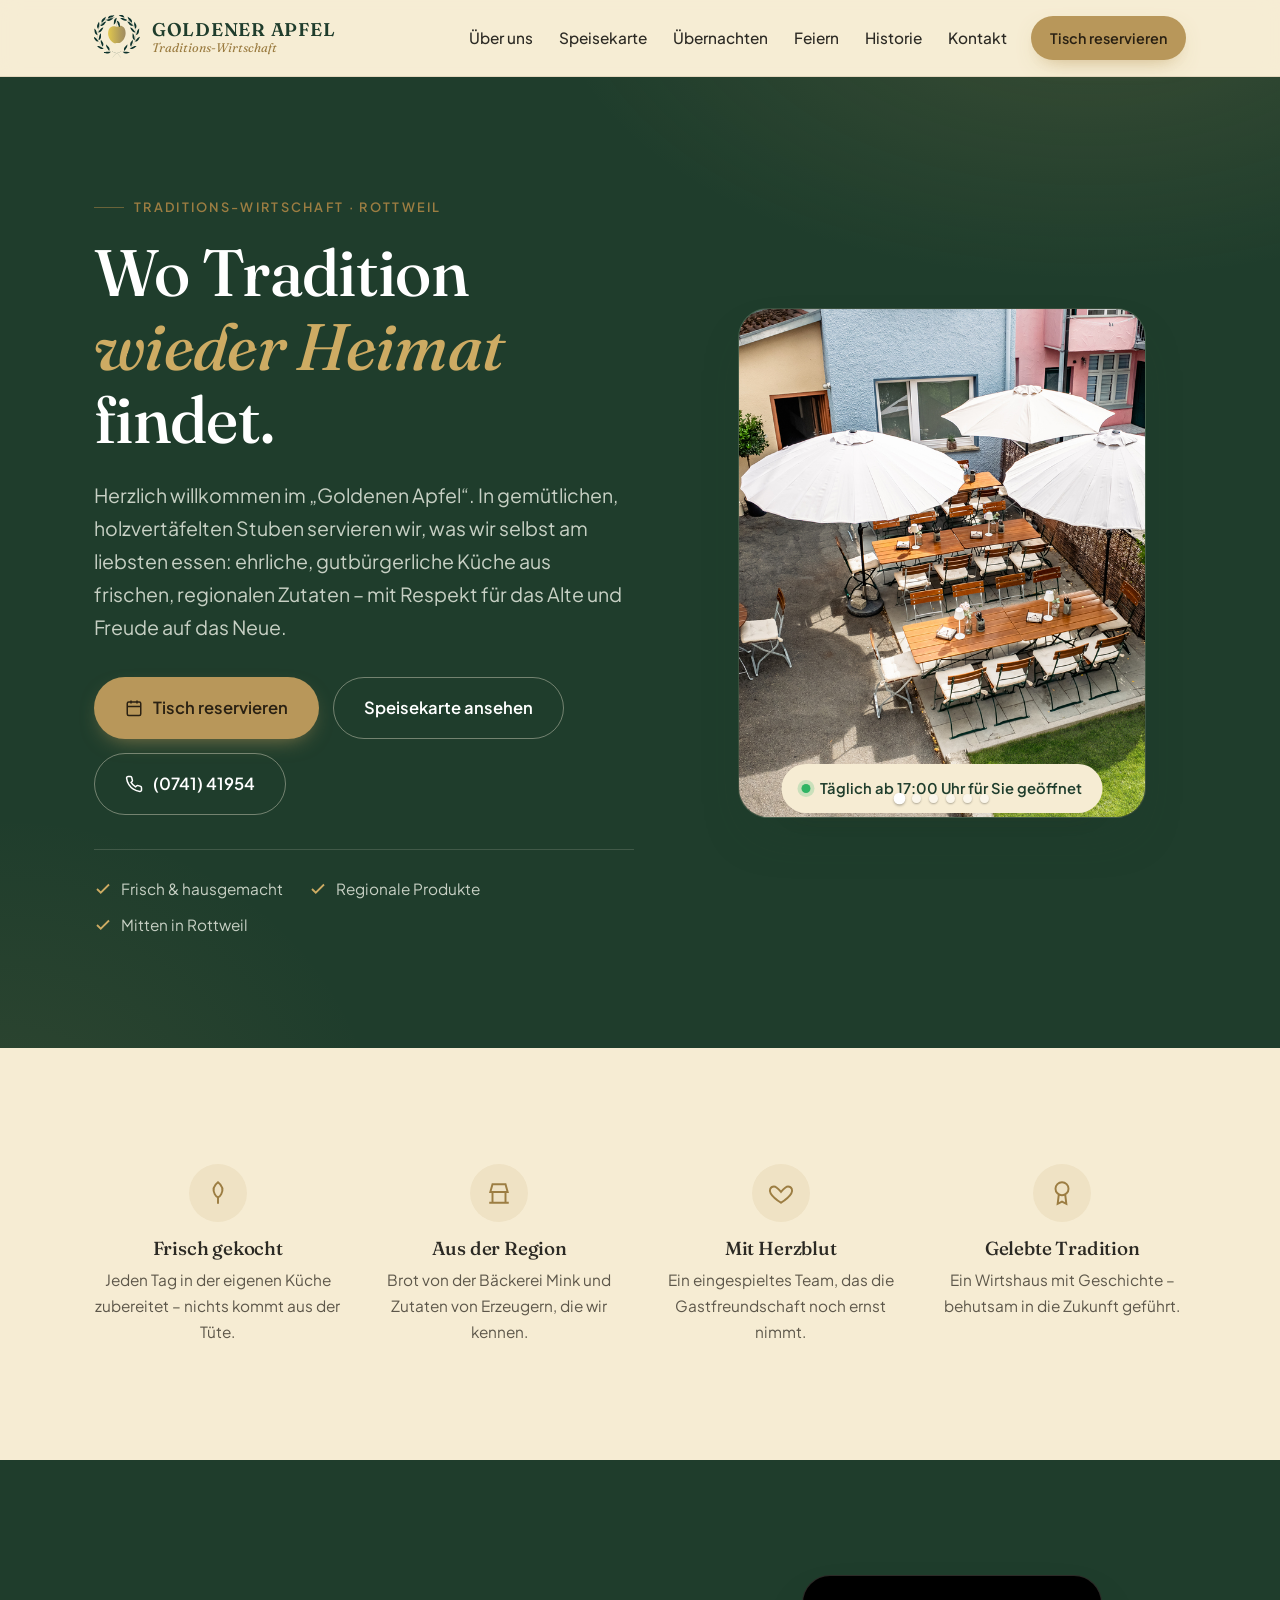
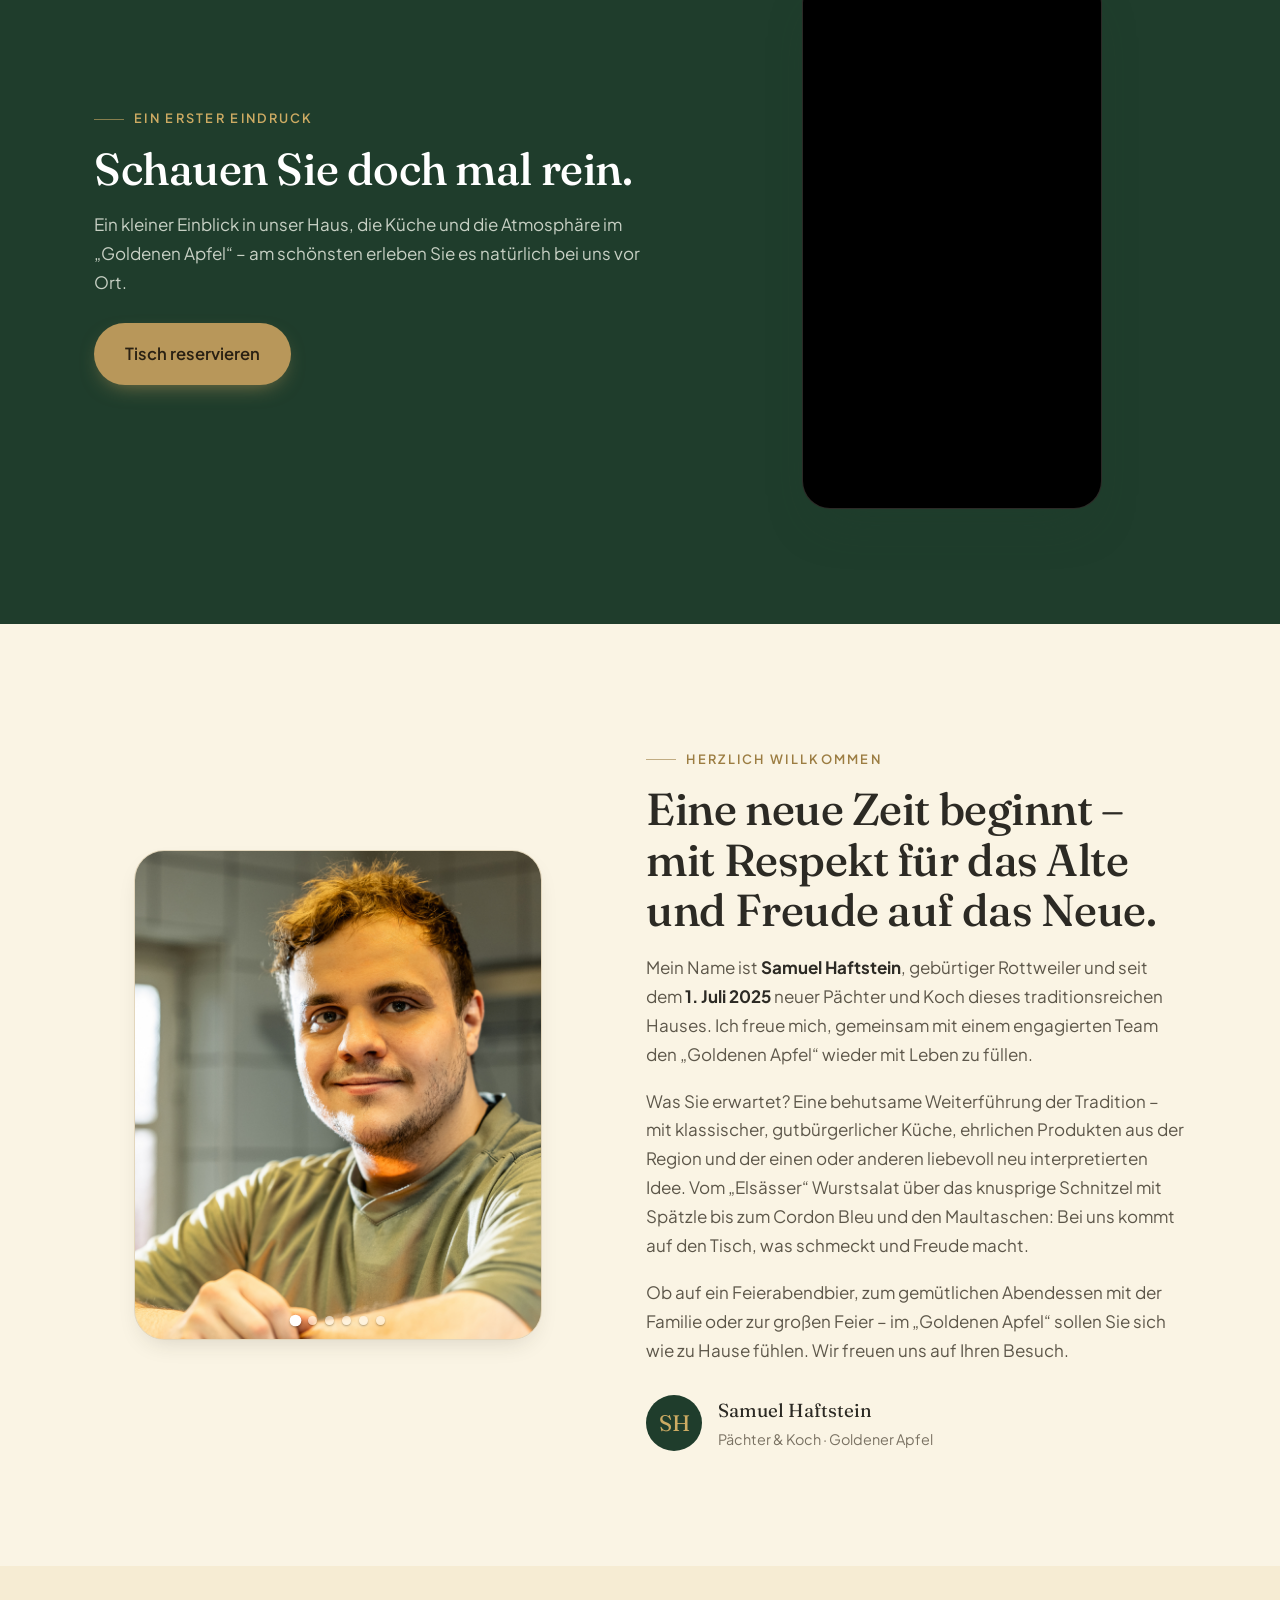
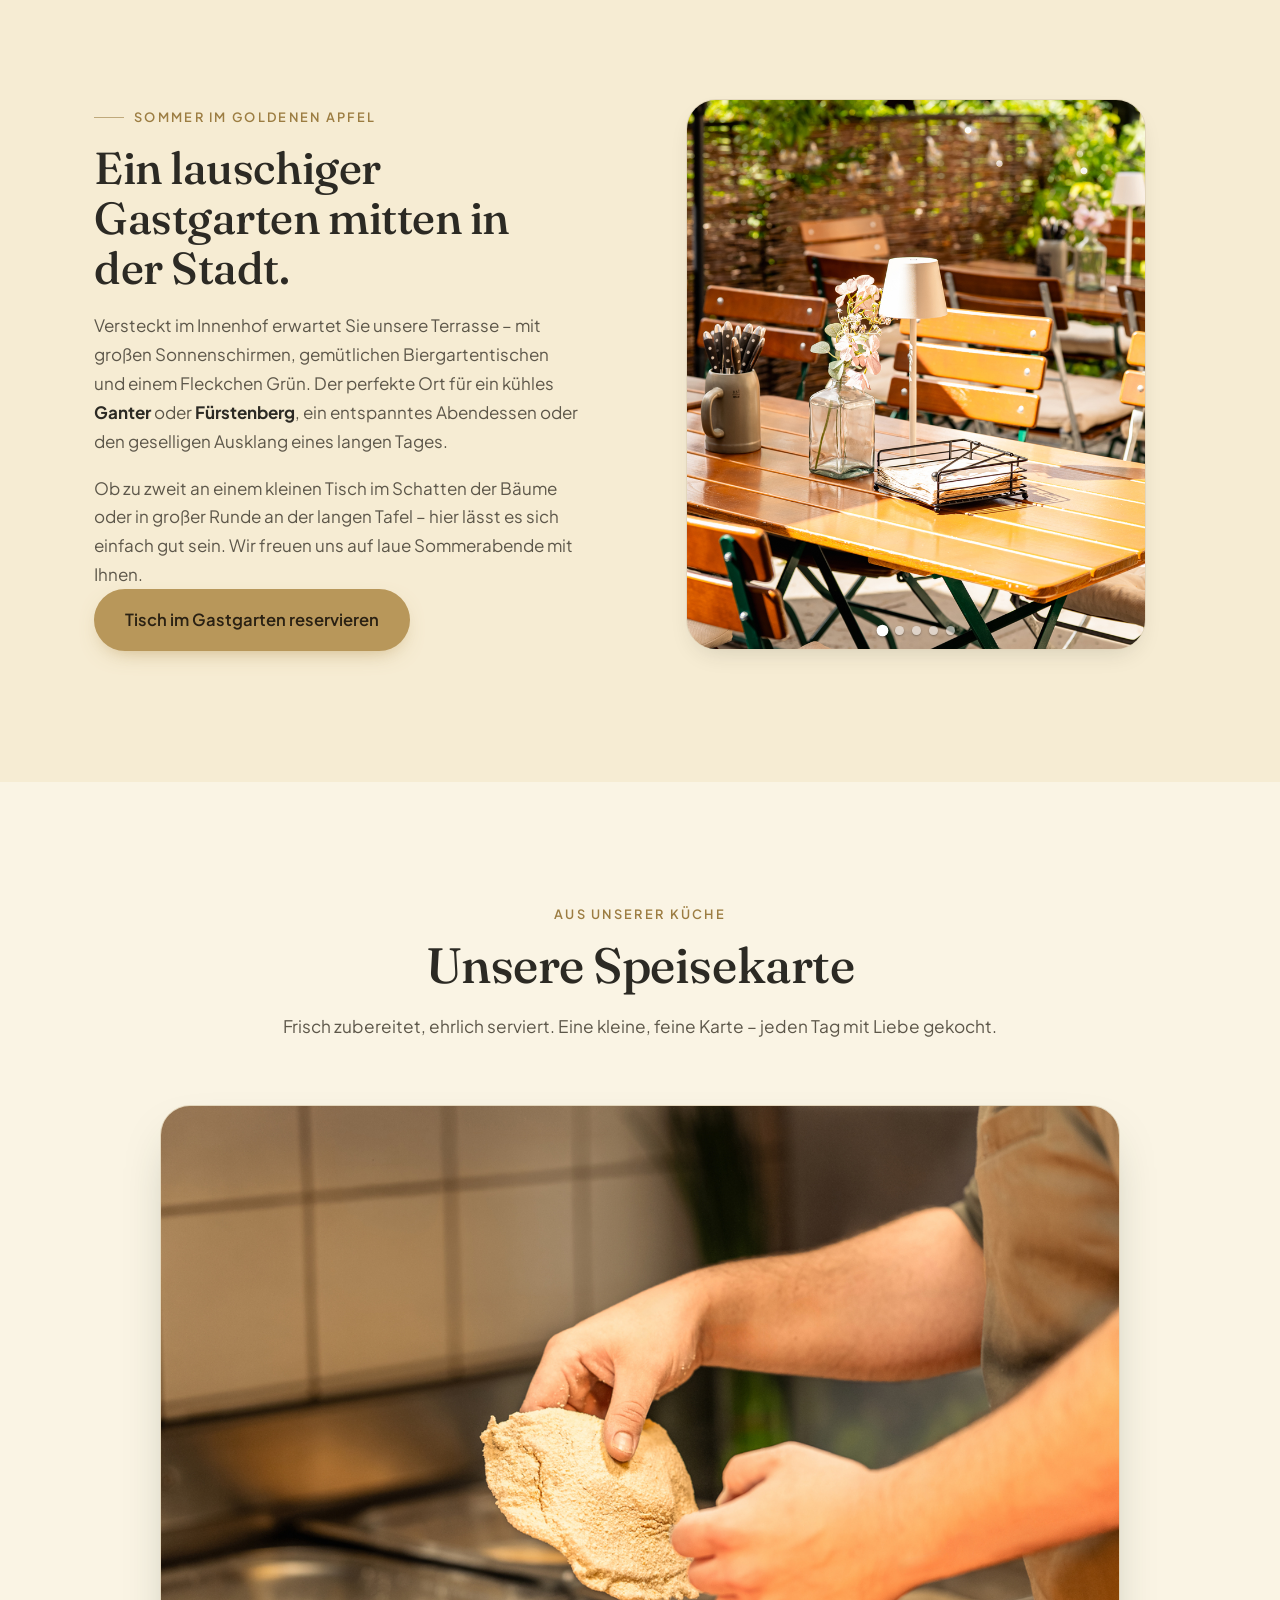
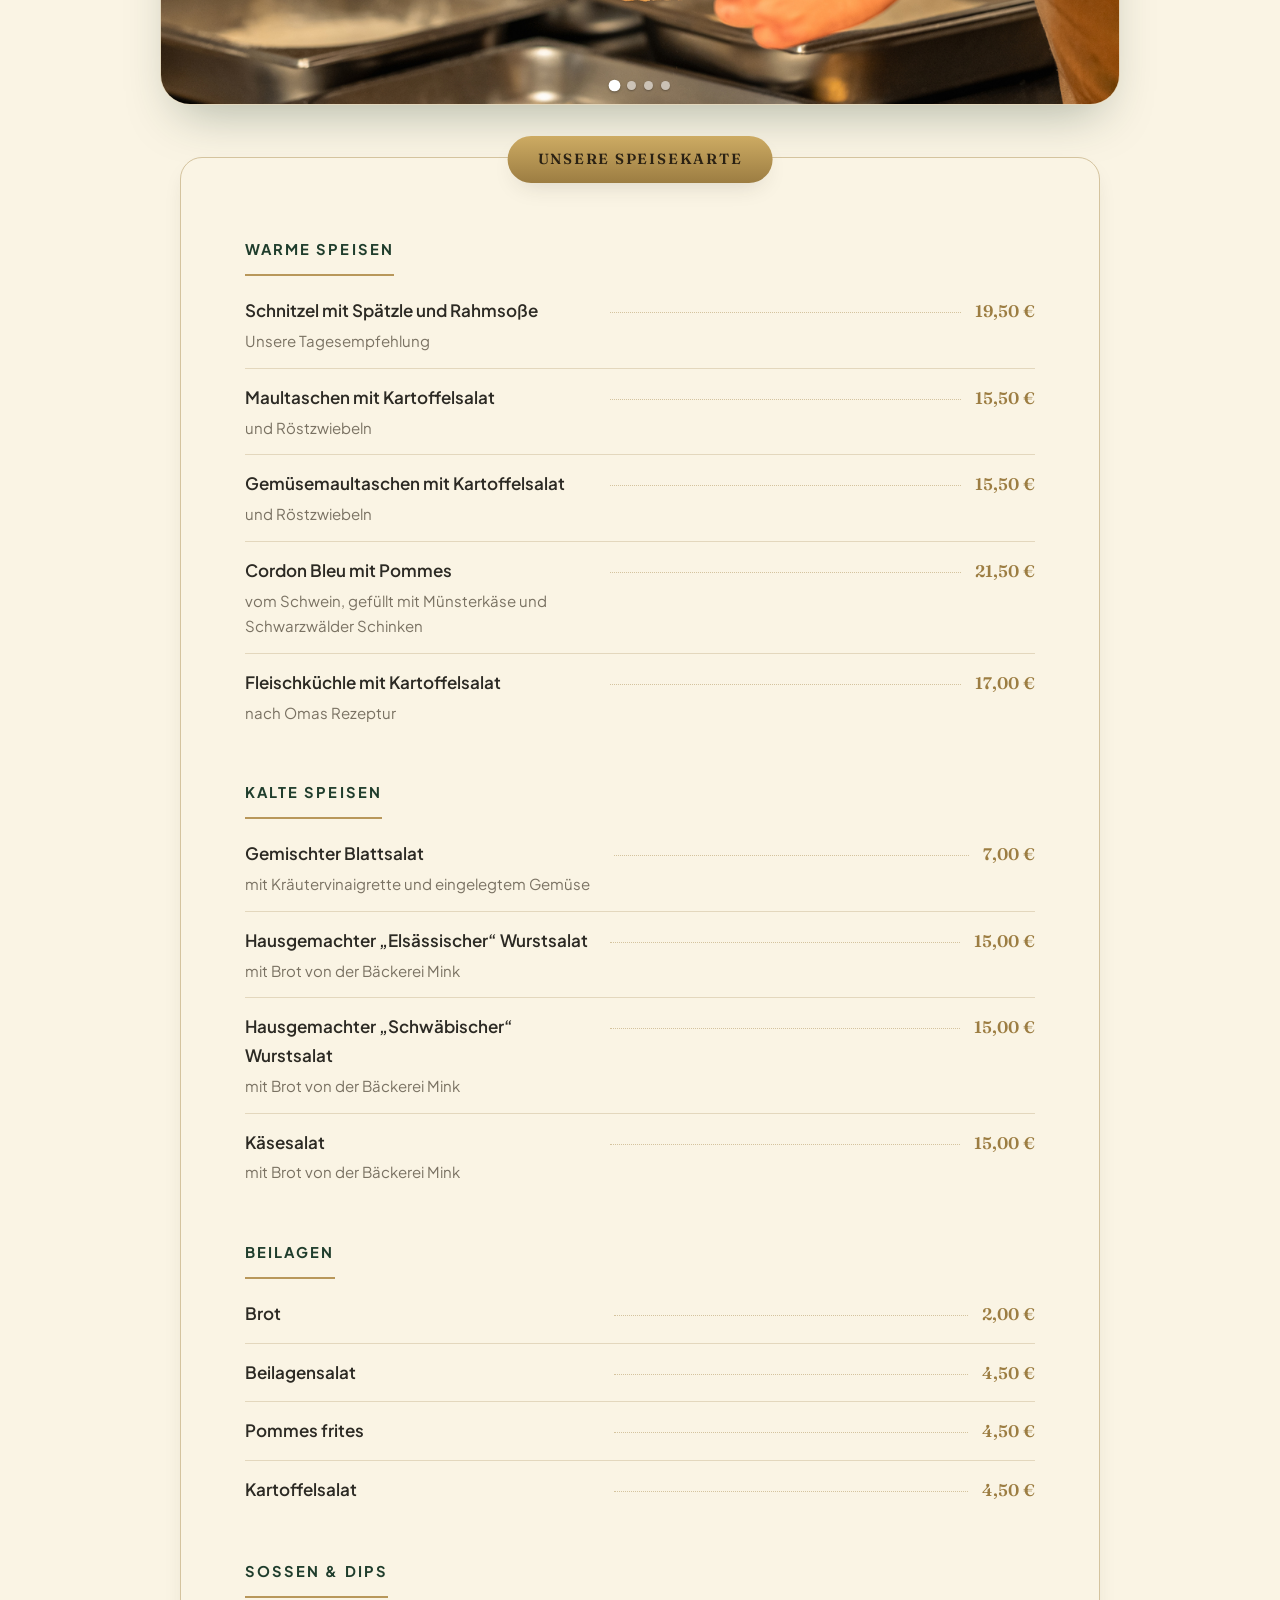
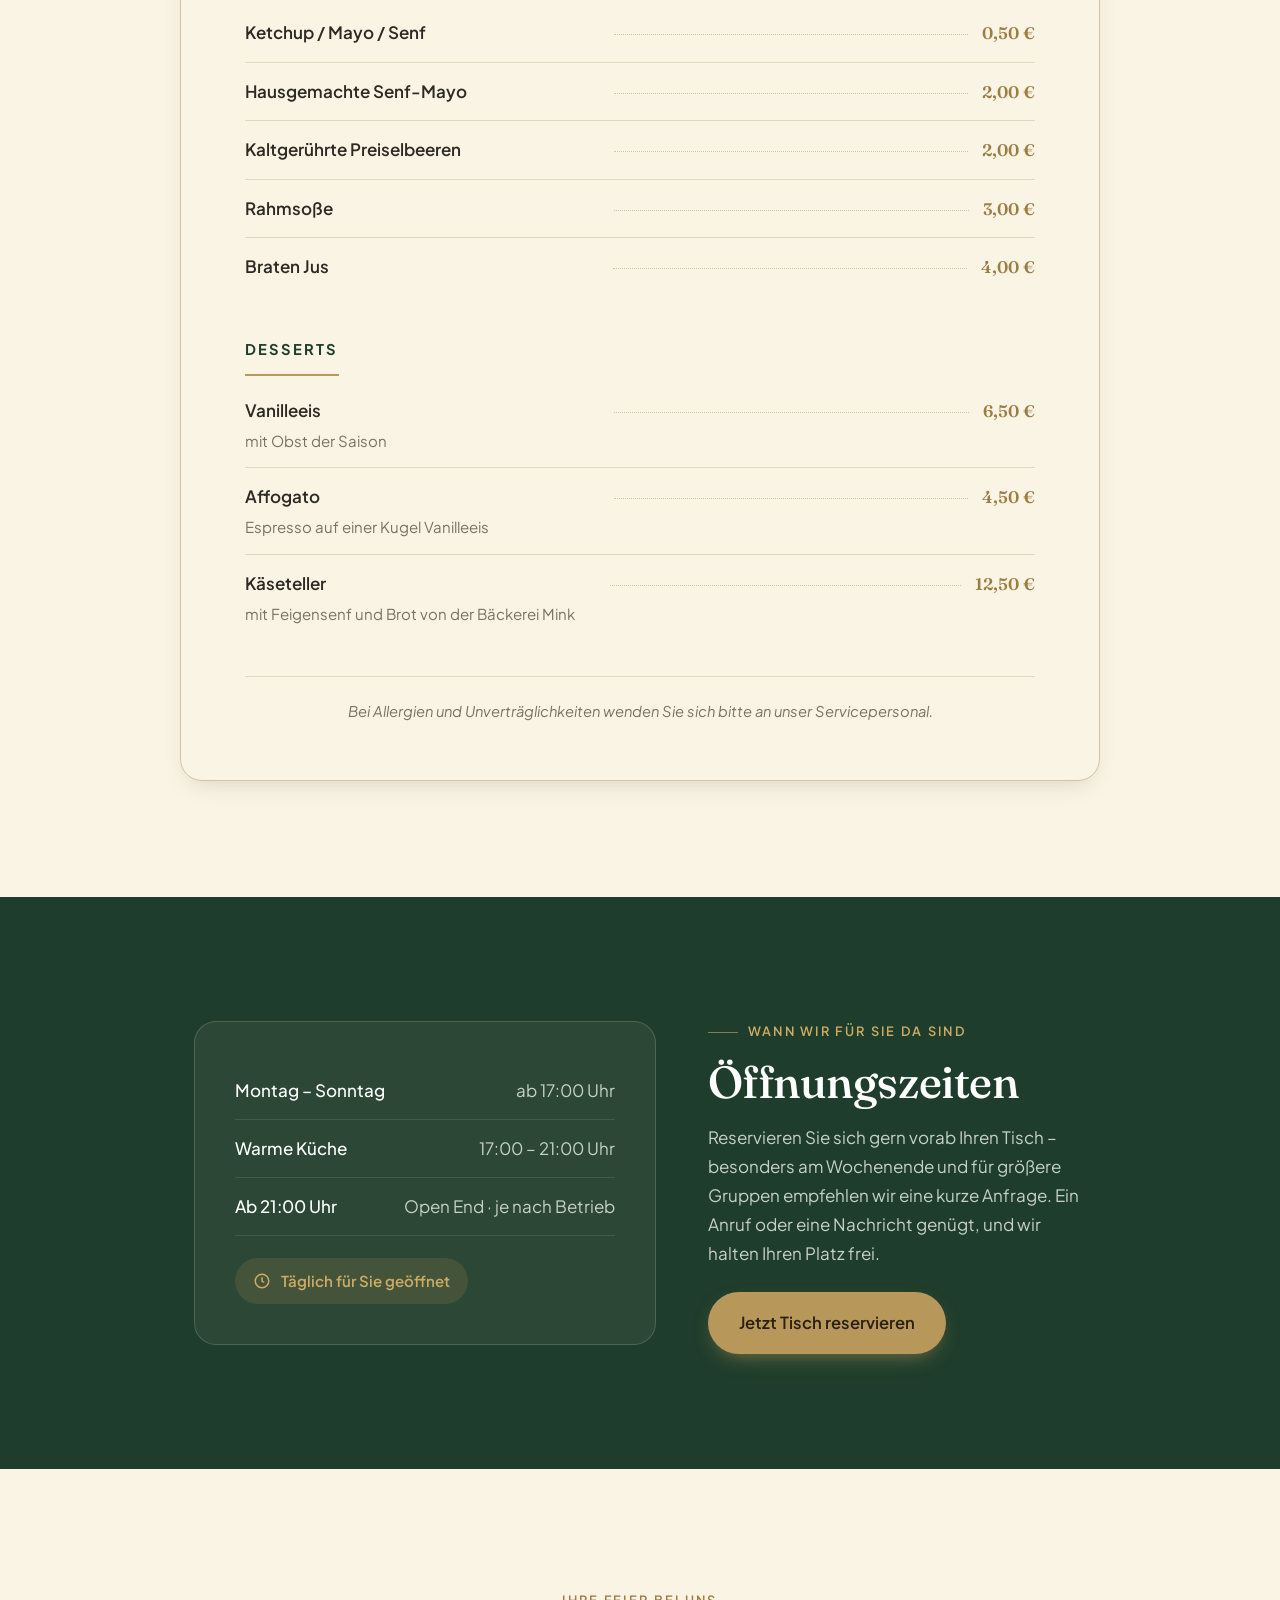
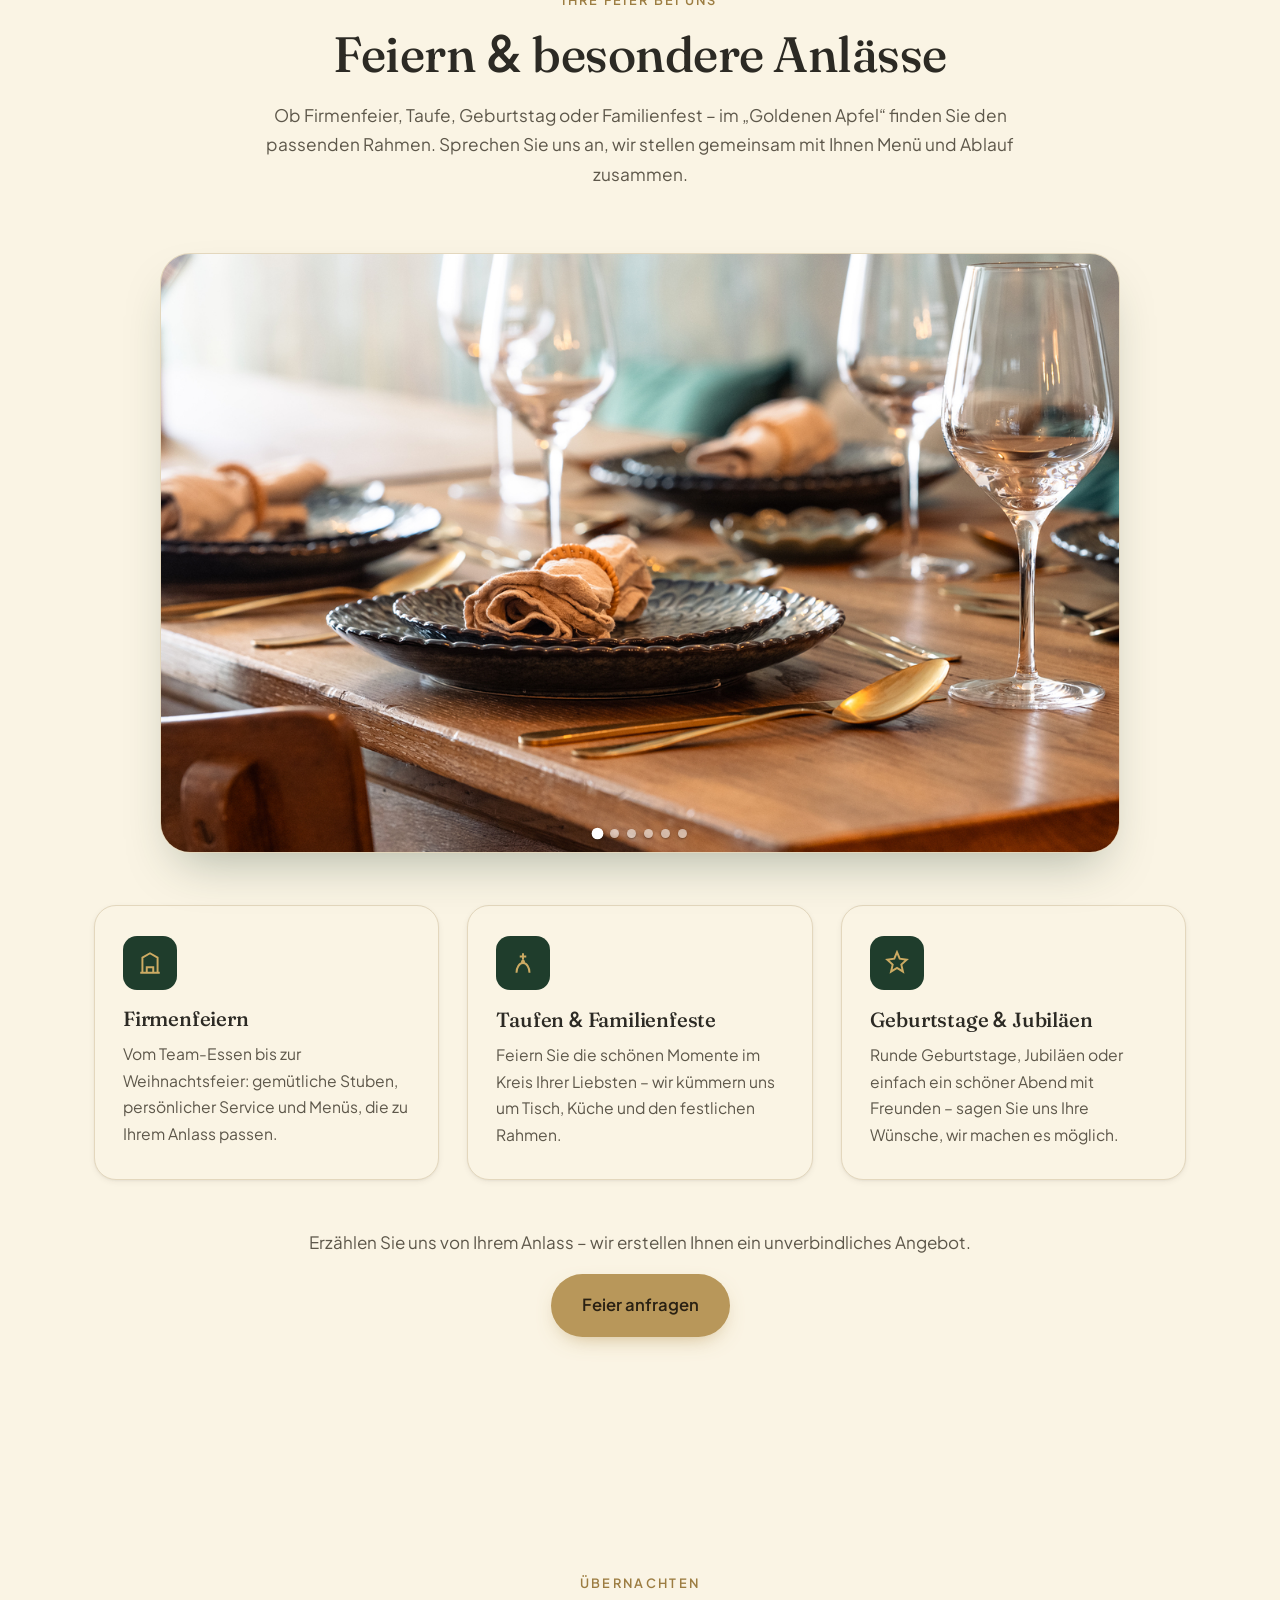
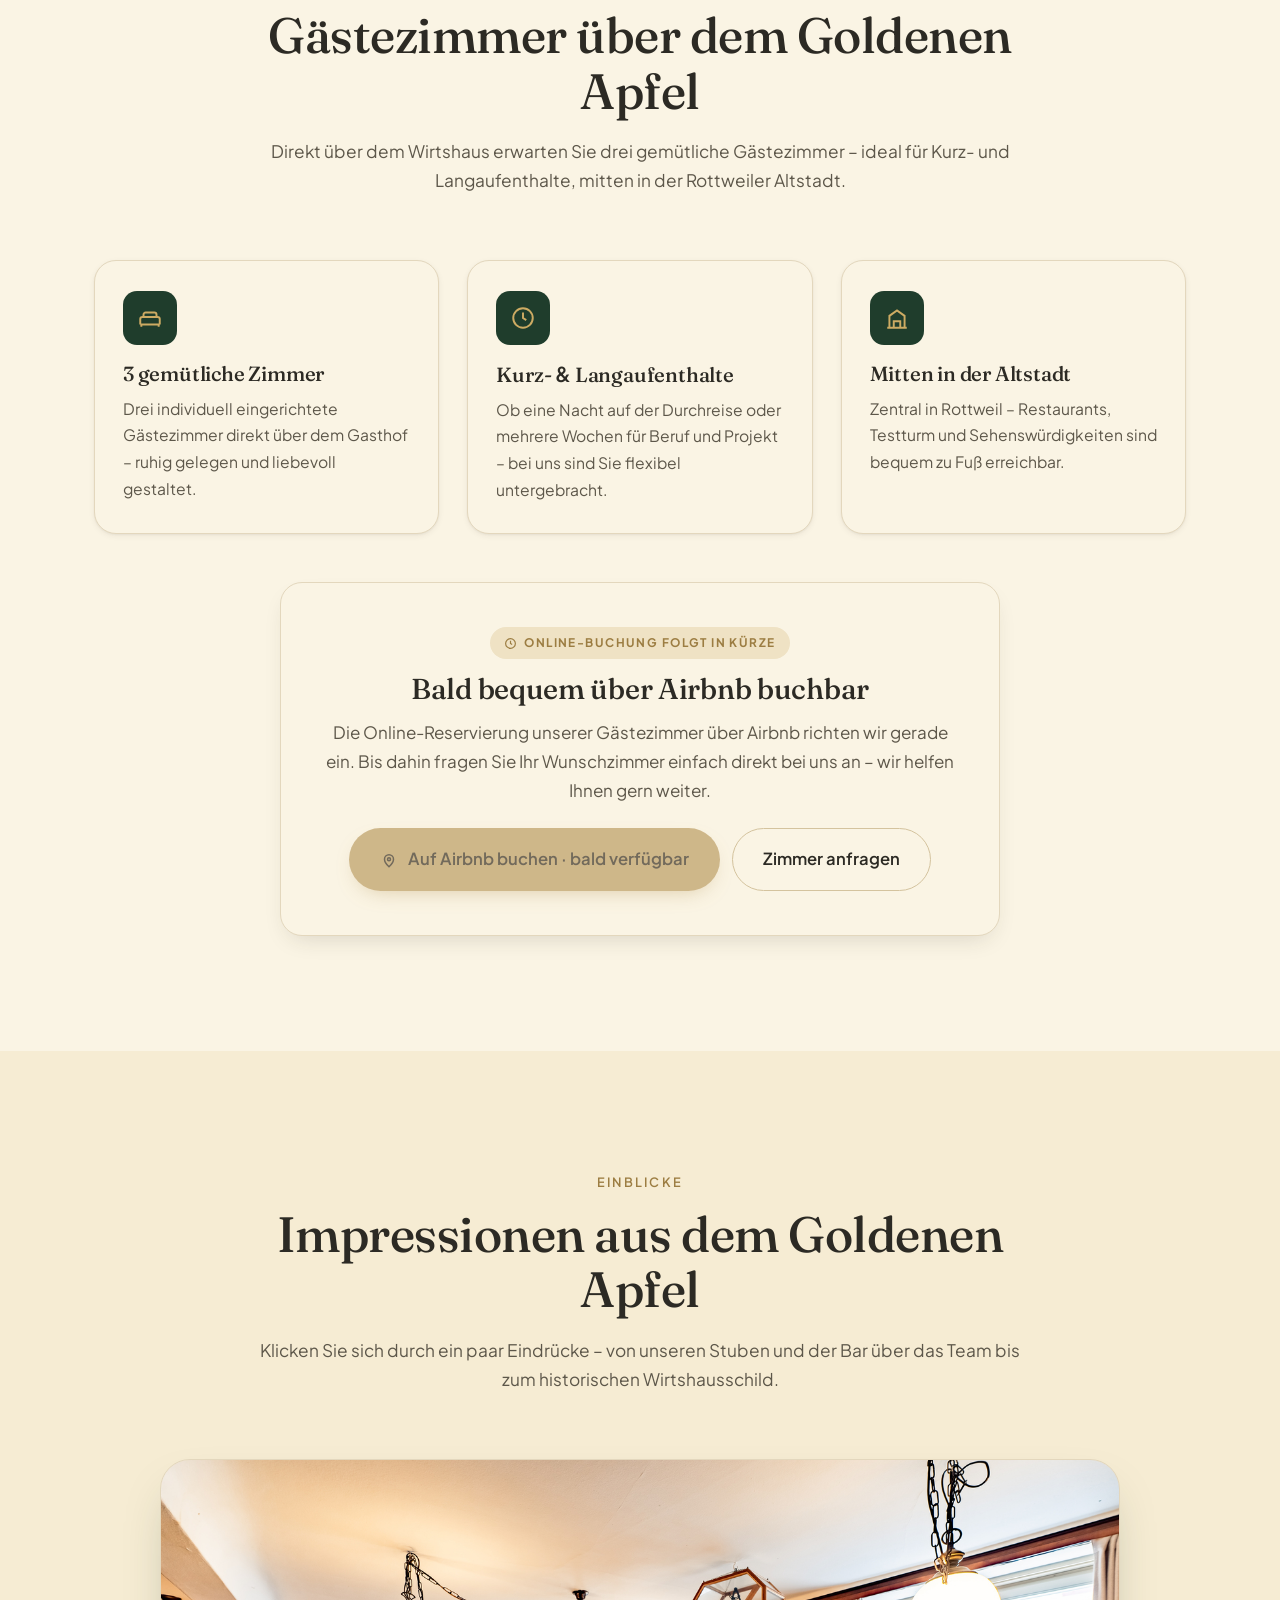
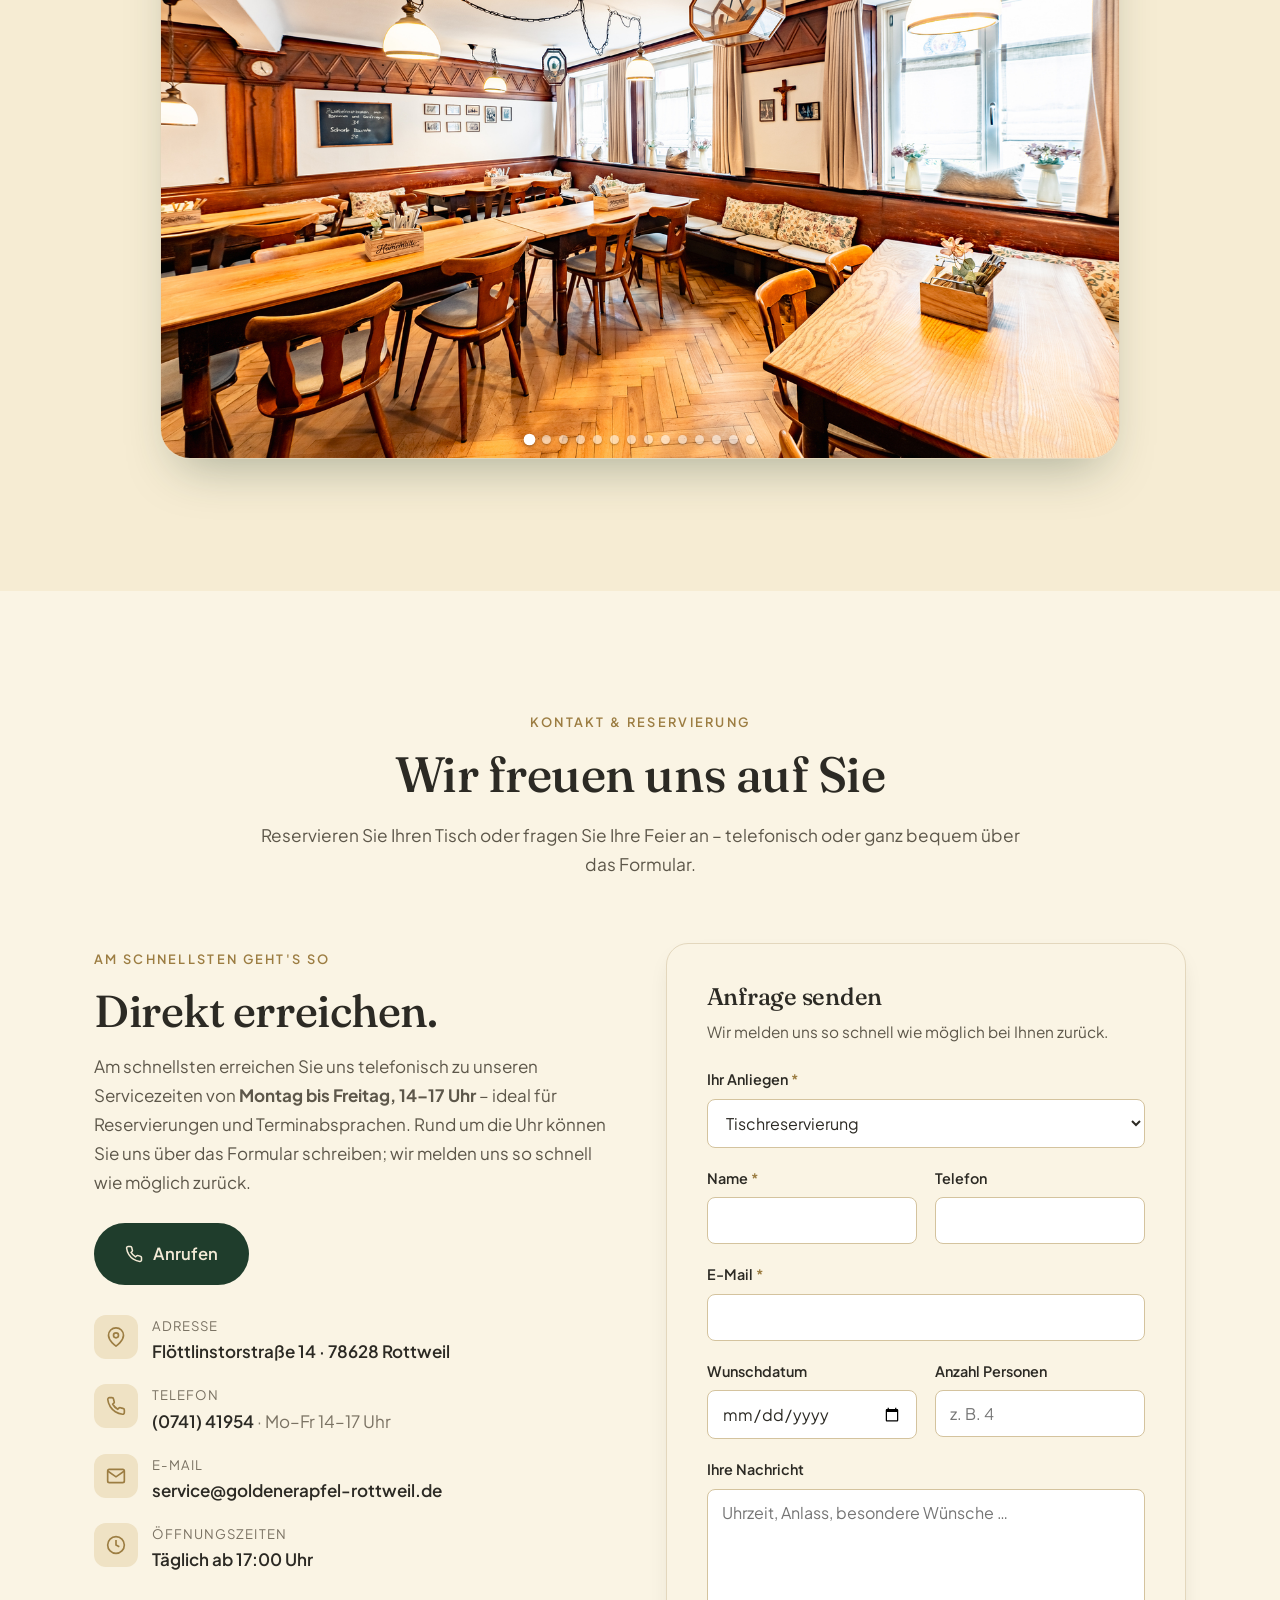
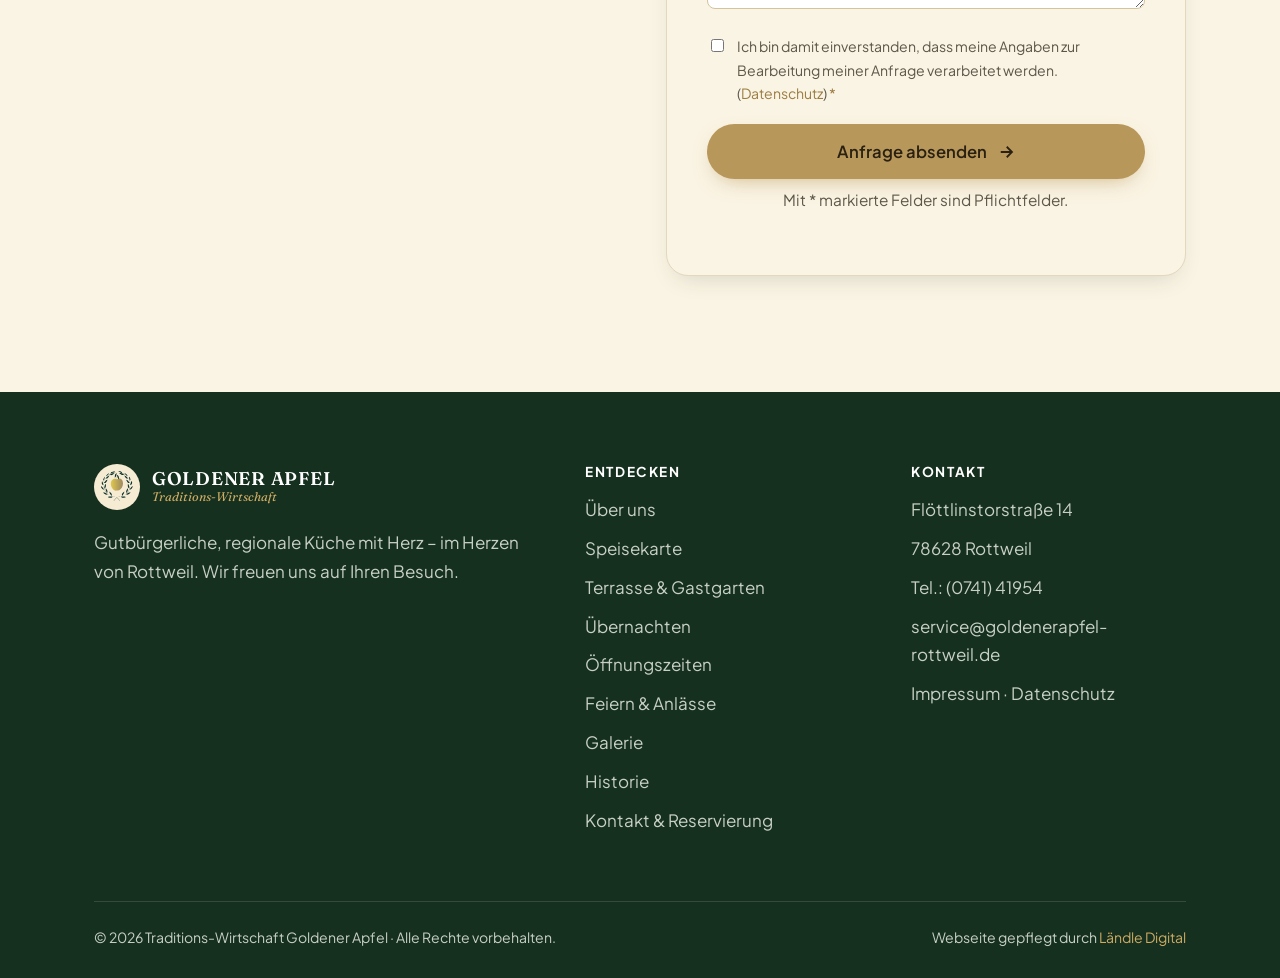
==== index.html @ 76809032 "Kontaktformular auf Web3Forms umgestellt + Video-Embed angepasst - Formular sendet jetzt über Web3Fo" ====
<!DOCTYPE html>
<html lang="de-DE">
<head>
<meta charset="UTF-8" />
<meta name="viewport" content="width=device-width, initial-scale=1.0" />
<meta http-equiv="X-UA-Compatible" content="IE=edge" />

<!-- ============================================================
     HINWEIS FÜR DIE PFLEGE
     Betreiberdaten sind eingetragen (Stand gemäß Impressum):
       • Gasthof zum Goldenen Apfel · Samuel Haftstein
       • Flöttlinstorstraße 14, 78628 Rottweil
       • Telefon (0741) 41954 (Mo–Fr 14–17 Uhr) · service@goldenerapfel-rottweil.de
     Hinweis: aktuell keine WhatsApp-Nummer hinterlegt.

     FOTOS: Die Seite bindet Bilder aus dem Ordner  assets/  ein.
     Solange eine Datei fehlt, wird automatisch ein dezenter Platzhalter
     gezeigt (nichts „bricht“). Einfach die Fotos mit exakt diesen
     Dateinamen nach  kunden/goldener-apfel/assets/  hochladen:
       terrasse-1.jpg          (Hero – Gastgarten von oben)
       terrasse-2.jpg          (Terrasse-Sektion – Garten mit Rasen)
       terrasse-schild.jpg     (Galerie – Gastgarten mit „Goldener Apfel“-Schild)
       samuel-portrait.jpg     (Über uns – Porträt Samuel Haftstein)
       samuel-kueche.jpg       (Galerie – Samuel in der Küche)
       kueche-panieren.jpg     (Speisekarte – Schnitzel panieren)
       kueche-braten.jpg       (Speisekarte – Schnitzel in der Pfanne)
       kueche-pass.jpg         (Speisekarte – fertige Schnitzel am Pass)
       feier-gedeck.jpg        (Feiern – festliches Gedeck, Goldbesteck)
       feier-planung.jpg       (Feiern – Team bei der Planung am Tisch)
       feier-tafel.jpg         (Feiern – gedeckte Tafel / Gedeck)
       bar.jpg                 (Galerie – Bar mit regionalen Bieren)
       stube-bar-detail.jpg    (Galerie – Lampe & alte Rottweil-Postkarten)
       stube-detail-glueck.jpg (Galerie – Glücksbringer-Deko unter der Decke)
       team.jpg                (Galerie – Team am Tisch)
       deko-fenster.jpg        (Galerie – Blumenvase am Fenster)
     Details siehe  BILDER-README.txt
============================================================= -->

<title>Goldener Apfel Rottweil · Traditions-Wirtschaft – gutbürgerliche Küche</title>
<meta name="description" content="Traditions-Wirtschaft „Goldener Apfel“ im Herzen von Rottweil. Gutbürgerliche, regionale Küche von Pächter & Koch Samuel Haftstein – frisch, hausgemacht, mit Herz. Tisch reservieren, Speisekarte ansehen & Feiern anfragen." />
<meta name="keywords" content="Goldener Apfel Rottweil, Restaurant Rottweil, gutbürgerliche Küche Rottweil, Gasthof Rottweil, Schnitzel Rottweil, Wurstsalat Rottweil, Feiern Rottweil, Firmenfeier Rottweil, Taufe feiern Rottweil, Tisch reservieren Rottweil" />
<meta name="author" content="Traditions-Wirtschaft Goldener Apfel" />
<meta name="robots" content="index, follow, max-image-preview:large, max-snippet:-1" />
<meta name="theme-color" content="#1f3d2c" />
<meta name="format-detection" content="telephone=yes" />
<meta name="geo.region" content="DE-BW" />
<meta name="geo.placename" content="Rottweil" />

<link rel="canonical" href="https://www.goldenerapfel-rottweil.de/" />
<link rel="alternate" hreflang="de-DE" href="https://www.goldenerapfel-rottweil.de/" />

<!-- Open Graph -->
<meta property="og:type" content="restaurant" />
<meta property="og:locale" content="de_DE" />
<meta property="og:site_name" content="Goldener Apfel Rottweil" />
<meta property="og:title" content="Goldener Apfel Rottweil · Traditions-Wirtschaft" />
<meta property="og:description" content="Gutbürgerliche, regionale Küche mit Herz – im Herzen von Rottweil. Tisch reservieren & Speisekarte ansehen." />
<meta property="og:url" content="https://www.goldenerapfel-rottweil.de/" />

<!-- Icons -->
<link rel="icon" type="image/svg+xml" href="logo.svg" />
<link rel="apple-touch-icon" href="logo.svg" />

<!-- Fonts & CSS -->
<link rel="preconnect" href="https://fonts.googleapis.com" />
<link rel="preconnect" href="https://fonts.gstatic.com" crossorigin />
<link rel="dns-prefetch" href="https://formsubmit.co" />
<link href="https://fonts.googleapis.com/css2?family=Fraunces:ital,opsz,wght@0,9..144,400;0,9..144,500;0,9..144,600;1,9..144,400;1,9..144,500&family=Plus+Jakarta+Sans:wght@400;500;600;700&display=swap" rel="stylesheet" />
<link rel="stylesheet" href="style.css" />

<!-- Structured Data: Restaurant / LocalBusiness -->
<script type="application/ld+json">
{
  "@context": "https://schema.org",
  "@type": "Restaurant",
  "@id": "https://www.goldenerapfel-rottweil.de/#restaurant",
  "name": "Traditions-Wirtschaft Goldener Apfel",
  "url": "https://www.goldenerapfel-rottweil.de/",
  "logo": "https://www.goldenerapfel-rottweil.de/logo.svg",
  "description": "Traditions-Wirtschaft Goldener Apfel in Rottweil – gutbürgerliche, regionale Küche von Pächter und Koch Samuel Haftstein. Frisch, hausgemacht und mit Herz.",
  "servesCuisine": ["Gutbürgerlich", "Regional", "Schwäbisch", "Deutsch"],
  "priceRange": "€€",
  "currenciesAccepted": "EUR",
  "paymentAccepted": "Bar, EC",
  "telephone": "+49 741 41954",
  "email": "service@goldenerapfel-rottweil.de",
  "founder": { "@type": "Person", "name": "Samuel Haftstein", "jobTitle": "Pächter & Koch" },
  "address": {
    "@type": "PostalAddress",
    "streetAddress": "Flöttlinstorstraße 14",
    "postalCode": "78628",
    "addressLocality": "Rottweil",
    "addressRegion": "BW",
    "addressCountry": "DE"
  },
  "areaServed": [
    { "@type": "City", "name": "Rottweil" },
    { "@type": "AdministrativeArea", "name": "Landkreis Rottweil" }
  ],
  "openingHoursSpecification": [
    { "@type": "OpeningHoursSpecification", "dayOfWeek": ["Monday","Tuesday","Wednesday","Thursday","Friday","Saturday","Sunday"], "opens": "17:00", "closes": "23:00" }
  ],
  "acceptsReservations": "True"
}
</script>

<!-- Structured Data: Speisekarte (Auszug) -->
<script type="application/ld+json">
{
  "@context": "https://schema.org",
  "@type": "Menu",
  "name": "Speisekarte Goldener Apfel",
  "inLanguage": "de-DE",
  "hasMenuSection": [
    { "@type": "MenuSection", "name": "Warme Speisen", "hasMenuItem": [
      { "@type": "MenuItem", "name": "Schnitzel mit Spätzle und Rahmsoße", "offers": { "@type": "Offer", "price": "19.50", "priceCurrency": "EUR" } },
      { "@type": "MenuItem", "name": "Maultaschen mit Kartoffelsalat und Röstzwiebeln", "offers": { "@type": "Offer", "price": "15.50", "priceCurrency": "EUR" } },
      { "@type": "MenuItem", "name": "Gemüsemaultaschen mit Kartoffelsalat und Röstzwiebeln", "offers": { "@type": "Offer", "price": "15.50", "priceCurrency": "EUR" } },
      { "@type": "MenuItem", "name": "Cordon Bleu mit Pommes", "offers": { "@type": "Offer", "price": "21.50", "priceCurrency": "EUR" } },
      { "@type": "MenuItem", "name": "Fleischküchle mit Kartoffelsalat", "offers": { "@type": "Offer", "price": "17.00", "priceCurrency": "EUR" } }
    ]},
    { "@type": "MenuSection", "name": "Kalte Speisen", "hasMenuItem": [
      { "@type": "MenuItem", "name": "Gemischter Blattsalat", "offers": { "@type": "Offer", "price": "7.00", "priceCurrency": "EUR" } },
      { "@type": "MenuItem", "name": "Hausgemachter \"Elsässischer\" Wurstsalat", "offers": { "@type": "Offer", "price": "15.00", "priceCurrency": "EUR" } },
      { "@type": "MenuItem", "name": "Hausgemachter \"Schwäbischer\" Wurstsalat", "offers": { "@type": "Offer", "price": "15.00", "priceCurrency": "EUR" } },
      { "@type": "MenuItem", "name": "Käsesalat", "offers": { "@type": "Offer", "price": "15.00", "priceCurrency": "EUR" } }
    ]},
    { "@type": "MenuSection", "name": "Desserts", "hasMenuItem": [
      { "@type": "MenuItem", "name": "Vanilleeis mit Obst der Saison", "offers": { "@type": "Offer", "price": "6.50", "priceCurrency": "EUR" } },
      { "@type": "MenuItem", "name": "Affogato", "offers": { "@type": "Offer", "price": "4.50", "priceCurrency": "EUR" } },
      { "@type": "MenuItem", "name": "Käseteller", "offers": { "@type": "Offer", "price": "12.50", "priceCurrency": "EUR" } }
    ]}
  ]
}
</script>
</head>
<body>

<!-- ============================================================
     TOPBAR
============================================================= -->
<header class="topbar">
  <div class="shell topbar__inner">
    <a href="index.html" class="topbar__logo" aria-label="Goldener Apfel – Startseite">
      <img src="logo.svg" alt="Goldener Apfel" />
      <span class="topbar__wordmark">
        <b>GOLDENER APFEL</b>
        <small>Traditions-Wirtschaft</small>
      </span>
    </a>
    <nav class="topbar__nav" aria-label="Hauptnavigation">
      <a href="#ueber-uns">Über uns</a>
      <a href="#speisekarte">Speisekarte</a>
      <a href="#zimmer">Übernachten</a>
      <a href="#feiern">Feiern</a>
      <a href="historie.html">Historie</a>
      <a href="#kontakt">Kontakt</a>
    </nav>
    <a href="#kontakt" class="btn btn--primary btn--sm topbar__cta">
      Tisch reservieren
    </a>
    <button class="burger" id="burger" aria-label="Menü öffnen" aria-expanded="false">
      <span></span><span></span><span></span>
    </button>
  </div>
  <div class="topbar__mobile" id="topbarMobile">
    <a href="#ueber-uns">Über uns</a>
    <a href="#speisekarte">Speisekarte</a>
    <a href="#terrasse">Terrasse</a>
    <a href="#zimmer">Übernachten</a>
    <a href="#oeffnungszeiten">Öffnungszeiten</a>
    <a href="#feiern">Feiern</a>
    <a href="#impressionen">Galerie</a>
    <a href="historie.html">Historie</a>
    <a href="#kontakt">Kontakt</a>
    <a href="#kontakt" class="btn btn--primary btn--block">Tisch reservieren</a>
  </div>
</header>

<main>

<!-- ============================================================
     HERO
============================================================= -->
<section class="hero">
  <div class="shell hero__inner">
    <div class="hero__content">
      <span class="eyebrow">Traditions-Wirtschaft · Rottweil</span>
      <h1>Wo Tradition<br/><em>wieder Heimat</em> findet.</h1>
      <p class="hero__sub">
        Herzlich willkommen im „Goldenen Apfel“. In gemütlichen, holzvertäfelten
        Stuben servieren wir, was wir selbst am liebsten essen: ehrliche,
        gutbürgerliche Küche aus frischen, regionalen Zutaten – mit Respekt für
        das Alte und Freude auf das Neue.
      </p>
      <div class="hero__cta">
        <a href="#kontakt" class="btn btn--primary btn--lg">
          <svg class="icon" viewBox="0 0 24 24" fill="none" stroke="currentColor" stroke-width="2"><rect x="3" y="4" width="18" height="18" rx="2"/><path d="M16 2v4M8 2v4M3 10h18"/></svg>
          Tisch reservieren
        </a>
        <a href="#speisekarte" class="btn btn--on-green btn--lg">
          Speisekarte ansehen
        </a>
        <!-- TODO: echte Telefonnummer eintragen -->
        <a href="tel:+4974141954" class="btn btn--on-green btn--lg">
          <svg class="icon" viewBox="0 0 24 24" fill="none" stroke="currentColor" stroke-width="2"><path d="M22 16.92v3a2 2 0 0 1-2.18 2 19.79 19.79 0 0 1-8.63-3.07 19.5 19.5 0 0 1-6-6 19.79 19.79 0 0 1-3.07-8.67A2 2 0 0 1 4.11 2h3a2 2 0 0 1 2 1.72 12.84 12.84 0 0 0 .7 2.81 2 2 0 0 1-.45 2.11L8.09 9.91a16 16 0 0 0 6 6l1.27-1.27a2 2 0 0 1 2.11-.45 12.84 12.84 0 0 0 2.81.7A2 2 0 0 1 22 16.92z"/></svg>
          (0741) 41954
        </a>
      </div>
      <ul class="hero__meta">
        <li><svg class="icon" viewBox="0 0 24 24" fill="none" stroke="currentColor" stroke-width="2.4"><path d="M20 6 9 17l-5-5"/></svg> Frisch & hausgemacht</li>
        <li><svg class="icon" viewBox="0 0 24 24" fill="none" stroke="currentColor" stroke-width="2.4"><path d="M20 6 9 17l-5-5"/></svg> Regionale Produkte</li>
        <li><svg class="icon" viewBox="0 0 24 24" fill="none" stroke="currentColor" stroke-width="2.4"><path d="M20 6 9 17l-5-5"/></svg> Mitten in Rottweil</li>
      </ul>
    </div>

    <div class="hero__visual">
<figure class="media slider" data-slider data-autoplay="5000">
      <div class="slider__slides">
        <img class="slider__slide is-active" src="DJI_20260708162626_0021_D.jpg" alt="Gastgarten des Goldenen Apfel von oben mit Sonnenschirmen" loading="eager" />
        <img class="slider__slide" src="DJI_20260708162741_0024_D.jpg" alt="Gastgarten mit Rasenfläche von oben" loading="lazy" />
        <img class="slider__slide" src="_RG67095-HDR.jpg" alt="Sonnige Terrasse mit Biergartentischen" loading="lazy" />
        <img class="slider__slide" src="_RG67096-HDR.jpg" alt="Terrasse im Innenhof" loading="lazy" />
        <img class="slider__slide" src="_RG67185.jpg" alt="Außenansicht mit Wirtshausschild und Rottweiler Testturm" loading="lazy" />
        <img class="slider__slide" src="DJI_20260708162816_0025_D.jpg" alt="Gastgarten mit Wirtshausschild von oben" loading="lazy" />
      </div>
      <button type="button" class="slider__nav slider__nav--prev" aria-label="Vorheriges Bild"><svg viewBox="0 0 24 24" width="22" height="22" fill="none" stroke="currentColor" stroke-width="2.5"><path d="M15 18l-6-6 6-6"/></svg></button>
      <button type="button" class="slider__nav slider__nav--next" aria-label="Nächstes Bild"><svg viewBox="0 0 24 24" width="22" height="22" fill="none" stroke="currentColor" stroke-width="2.5"><path d="M9 6l6 6-6 6"/></svg></button>
      <div class="slider__dots" aria-label="Bildauswahl"></div>
    </figure>
      <span class="hero__badge"><span class="dot"></span> Täglich ab 17:00 Uhr für Sie geöffnet</span>
    </div>
  </div>
</section>

<!-- ============================================================
     WERTE
============================================================= -->
<section class="section section--cream">
  <div class="shell">
    <div class="values">
      <div class="value">
        <div class="value__icon"><svg viewBox="0 0 24 24" fill="none" stroke="currentColor" stroke-width="1.8"><path d="M12 2C8 5 7 9 9 13c1 2 3 3 3 3s2-1 3-3c2-4 1-8-3-11z"/><path d="M12 16v6"/></svg></div>
        <h3>Frisch gekocht</h3>
        <p>Jeden Tag in der eigenen Küche zubereitet – nichts kommt aus der Tüte.</p>
      </div>
      <div class="value">
        <div class="value__icon"><svg viewBox="0 0 24 24" fill="none" stroke="currentColor" stroke-width="1.8"><path d="M3 21h18M6 21V11M18 21V11M4 11h16l-2-7H6z"/></svg></div>
        <h3>Aus der Region</h3>
        <p>Brot von der Bäckerei Mink und Zutaten von Erzeugern, die wir kennen.</p>
      </div>
      <div class="value">
        <div class="value__icon"><svg viewBox="0 0 24 24" fill="none" stroke="currentColor" stroke-width="1.8"><path d="M12 21s-7-4.35-9.5-8.5C.8 9.6 2 6 5.5 6 7.5 6 9 7.5 12 11c3-3.5 4.5-5 6.5-5 3.5 0 4.7 3.6 3 6.5C19 16.65 12 21 12 21z"/></svg></div>
        <h3>Mit Herzblut</h3>
        <p>Ein eingespieltes Team, das die Gastfreundschaft noch ernst nimmt.</p>
      </div>
      <div class="value">
        <div class="value__icon"><svg viewBox="0 0 24 24" fill="none" stroke="currentColor" stroke-width="1.8"><circle cx="12" cy="8" r="6"/><path d="M9 13.8 8 22l4-2 4 2-1-8.2"/></svg></div>
        <h3>Gelebte Tradition</h3>
        <p>Ein Wirtshaus mit Geschichte – behutsam in die Zukunft geführt.</p>
      </div>
    </div>
  </div>
</section>

<!-- ============================================================
     INTRO-VIDEO
============================================================= -->
<section class="section section--green" id="intro">
  <div class="shell intro-wrap">
    <div class="intro-text">
      <span class="eyebrow">Ein erster Eindruck</span>
      <h2>Schauen Sie doch mal rein.</h2>
      <p>Ein kleiner Einblick in unser Haus, die Küche und die Atmosphäre im „Goldenen Apfel“ – am schönsten erleben Sie es natürlich bei uns vor Ort.</p>
      <a href="#kontakt" class="btn btn--primary btn--lg">Tisch reservieren</a>
    </div>
    <div class="intro-video">
      <div class="phone-frame">
        <iframe
          src="https://www.youtube.com/embed/q_JDxN8BaOk?autoplay=1&mute=1&loop=1&playlist=q_JDxN8BaOk&controls=1&playsinline=1&rel=0"
          title="Intro-Video – Goldener Apfel Rottweil"
          loading="lazy"
          allow="autoplay; encrypted-media; picture-in-picture; fullscreen"
          referrerpolicy="strict-origin-when-cross-origin"
          allowfullscreen></iframe>
      </div>
    </div>
  </div>
</section>

<!-- ============================================================
     ÜBER UNS / STORY
============================================================= -->
<section class="section" id="ueber-uns">
  <div class="shell split">
    <div class="split__media">
<figure class="media slider" data-slider data-autoplay="6000">
      <div class="slider__slides">
        <img class="slider__slide is-active" src="_RG69570.jpg" alt="Samuel Haftstein, Pächter und Koch" loading="lazy" />
        <img class="slider__slide" src="_RG69302.jpg" alt="Samuel Haftstein an der Durchreiche" loading="lazy" />
        <img class="slider__slide" src="_RG69520.jpg" alt="Samuel Haftstein konzentriert in der Küche" loading="lazy" />
        <img class="slider__slide" src="_RG69297.jpg" alt="Samuel Haftstein am Küchenfenster" loading="lazy" />
        <img class="slider__slide" src="_RG69760.jpg" alt="Herzlicher Moment im Team" loading="lazy" />
        <img class="slider__slide" src="_RG69626.jpg" alt="Persönliche Planung im Team" loading="lazy" />
      </div>
      <button type="button" class="slider__nav slider__nav--prev" aria-label="Vorheriges Bild"><svg viewBox="0 0 24 24" width="22" height="22" fill="none" stroke="currentColor" stroke-width="2.5"><path d="M15 18l-6-6 6-6"/></svg></button>
      <button type="button" class="slider__nav slider__nav--next" aria-label="Nächstes Bild"><svg viewBox="0 0 24 24" width="22" height="22" fill="none" stroke="currentColor" stroke-width="2.5"><path d="M9 6l6 6-6 6"/></svg></button>
      <div class="slider__dots" aria-label="Bildauswahl"></div>
    </figure>
    </div>
    <div class="split__content">
      <span class="eyebrow">Herzlich willkommen</span>
      <h2>Eine neue Zeit beginnt – mit Respekt für das Alte und Freude auf das Neue.</h2>
      <p>
        Mein Name ist <strong>Samuel Haftstein</strong>, gebürtiger Rottweiler und seit dem
        <strong>1. Juli 2025</strong> neuer Pächter und Koch dieses traditionsreichen Hauses.
        Ich freue mich, gemeinsam mit einem engagierten Team den „Goldenen Apfel“
        wieder mit Leben zu füllen.
      </p>
      <p>
        Was Sie erwartet? Eine behutsame Weiterführung der Tradition – mit klassischer,
        gutbürgerlicher Küche, ehrlichen Produkten aus der Region und der einen oder
        anderen liebevoll neu interpretierten Idee. Vom „Elsässer“ Wurstsalat über das
        knusprige Schnitzel mit Spätzle bis zum Cordon Bleu und den Maultaschen: Bei uns
        kommt auf den Tisch, was schmeckt und Freude macht.
      </p>
      <p>
        Ob auf ein Feierabendbier, zum gemütlichen Abendessen mit der Familie oder zur
        großen Feier – im „Goldenen Apfel“ sollen Sie sich wie zu Hause fühlen.
        Wir freuen uns auf Ihren Besuch.
      </p>
      <div class="signature">
        <div class="signature__avatar">SH</div>
        <div>
          <div class="signature__name">Samuel Haftstein</div>
          <div class="signature__role">Pächter & Koch · Goldener Apfel</div>
        </div>
      </div>
    </div>
  </div>
</section>

<!-- ============================================================
     TERRASSE & BIERGARTEN
============================================================= -->
<section class="section section--cream" id="terrasse">
  <div class="shell split split--reverse">
    <div class="split__media">
<figure class="media slider" data-slider data-autoplay="6000">
      <div class="slider__slides">
        <img class="slider__slide is-active" src="_RG67119.jpg" alt="Biergartentische auf der Terrasse" loading="lazy" />
        <img class="slider__slide" src="_RG67148.jpg" alt="Biergartentische mit Lampen" loading="lazy" />
        <img class="slider__slide" src="_RG67115.jpg" alt="Lauschiges Plätzchen im Gastgarten" loading="lazy" />
        <img class="slider__slide" src="_RG67157.jpg" alt="Deko-Detail mit Bierkrug und Blumen" loading="lazy" />
        <img class="slider__slide" src="_RG67160.jpg" alt="Gemütliche Ecke im Gastgarten" loading="lazy" />
      </div>
      <button type="button" class="slider__nav slider__nav--prev" aria-label="Vorheriges Bild"><svg viewBox="0 0 24 24" width="22" height="22" fill="none" stroke="currentColor" stroke-width="2.5"><path d="M15 18l-6-6 6-6"/></svg></button>
      <button type="button" class="slider__nav slider__nav--next" aria-label="Nächstes Bild"><svg viewBox="0 0 24 24" width="22" height="22" fill="none" stroke="currentColor" stroke-width="2.5"><path d="M9 6l6 6-6 6"/></svg></button>
      <div class="slider__dots" aria-label="Bildauswahl"></div>
    </figure>
    </div>
    <div class="split__content">
      <span class="eyebrow">Sommer im Goldenen Apfel</span>
      <h2>Ein lauschiger Gastgarten mitten in der Stadt.</h2>
      <p>
        Versteckt im Innenhof erwartet Sie unsere Terrasse – mit großen Sonnen­schirmen,
        gemütlichen Biergarten­tischen und einem Fleckchen Grün. Der perfekte Ort für ein
        kühles <strong>Ganter</strong> oder <strong>Fürstenberg</strong>, ein entspanntes
        Abendessen oder den geselligen Ausklang eines langen Tages.
      </p>
      <p>
        Ob zu zweit an einem kleinen Tisch im Schatten der Bäume oder in großer Runde an der
        langen Tafel – hier lässt es sich einfach gut sein. Wir freuen uns auf laue Sommer­abende
        mit Ihnen.
      </p>
      <a href="#kontakt" class="btn btn--primary btn--lg">Tisch im Gastgarten reservieren</a>
    </div>
  </div>
</section>

<!-- ============================================================
     SPEISEKARTE
============================================================= -->
<section class="section" id="speisekarte">
  <div class="shell">
    <div class="section-head">
      <span class="eyebrow eyebrow--solo" style="justify-content:center;">Aus unserer Küche</span>
      <h2>Unsere Speisekarte</h2>
      <p>Frisch zubereitet, ehrlich serviert. Eine kleine, feine Karte – jeden Tag mit Liebe gekocht.</p>
    </div>

    <figure class="slider slider--wide slider--onmenu" data-slider data-autoplay="4500">
      <div class="slider__slides">
        <img class="slider__slide is-active" src="_RG69474.jpg" alt="Frisch paniertes Schnitzel" loading="lazy" />
        <img class="slider__slide" src="_RG69499.jpg" alt="Schnitzel wird goldbraun gebraten" loading="lazy" />
        <img class="slider__slide" src="_RG69503.jpg" alt="Goldbraunes Schnitzel aus der Pfanne" loading="lazy" />
        <img class="slider__slide" src="_RG69523.jpg" alt="Fertige Schnitzel am Pass, mit Salz" loading="lazy" />
      </div>
      <button type="button" class="slider__nav slider__nav--prev" aria-label="Vorheriges Bild"><svg viewBox="0 0 24 24" width="22" height="22" fill="none" stroke="currentColor" stroke-width="2.5"><path d="M15 18l-6-6 6-6"/></svg></button>
      <button type="button" class="slider__nav slider__nav--next" aria-label="Nächstes Bild"><svg viewBox="0 0 24 24" width="22" height="22" fill="none" stroke="currentColor" stroke-width="2.5"><path d="M9 6l6 6-6 6"/></svg></button>
      <div class="slider__dots" aria-label="Bildauswahl"></div>
    </figure>

    <div class="menu-card">
      <span class="menu-card__ribbon">Unsere Speisekarte</span>

      <div class="menu-group">
        <div class="menu-group__title">Warme Speisen</div>
        <div class="dish">
          <div class="dish__main"><div class="dish__name">Schnitzel mit Spätzle und Rahmsoße</div><div class="dish__desc">Unsere Tagesempfehlung</div></div>
          <span class="dish__dots"></span><span class="dish__price">19,50 €</span>
        </div>
        <div class="dish">
          <div class="dish__main"><div class="dish__name">Maultaschen mit Kartoffelsalat</div><div class="dish__desc">und Röstzwiebeln</div></div>
          <span class="dish__dots"></span><span class="dish__price">15,50 €</span>
        </div>
        <div class="dish">
          <div class="dish__main"><div class="dish__name">Gemüsemaultaschen mit Kartoffelsalat</div><div class="dish__desc">und Röstzwiebeln</div></div>
          <span class="dish__dots"></span><span class="dish__price">15,50 €</span>
        </div>
        <div class="dish">
          <div class="dish__main"><div class="dish__name">Cordon Bleu mit Pommes</div><div class="dish__desc">vom Schwein, gefüllt mit Münsterkäse und Schwarzwälder Schinken</div></div>
          <span class="dish__dots"></span><span class="dish__price">21,50 €</span>
        </div>
        <div class="dish">
          <div class="dish__main"><div class="dish__name">Fleischküchle mit Kartoffelsalat</div><div class="dish__desc">nach Omas Rezeptur</div></div>
          <span class="dish__dots"></span><span class="dish__price">17,00 €</span>
        </div>
      </div>

      <div class="menu-group">
        <div class="menu-group__title">Kalte Speisen</div>
        <div class="dish">
          <div class="dish__main"><div class="dish__name">Gemischter Blattsalat</div><div class="dish__desc">mit Kräutervinaigrette und eingelegtem Gemüse</div></div>
          <span class="dish__dots"></span><span class="dish__price">7,00 €</span>
        </div>
        <div class="dish">
          <div class="dish__main"><div class="dish__name">Hausgemachter „Elsässischer“ Wurstsalat</div><div class="dish__desc">mit Brot von der Bäckerei Mink</div></div>
          <span class="dish__dots"></span><span class="dish__price">15,00 €</span>
        </div>
        <div class="dish">
          <div class="dish__main"><div class="dish__name">Hausgemachter „Schwäbischer“ Wurstsalat</div><div class="dish__desc">mit Brot von der Bäckerei Mink</div></div>
          <span class="dish__dots"></span><span class="dish__price">15,00 €</span>
        </div>
        <div class="dish">
          <div class="dish__main"><div class="dish__name">Käsesalat</div><div class="dish__desc">mit Brot von der Bäckerei Mink</div></div>
          <span class="dish__dots"></span><span class="dish__price">15,00 €</span>
        </div>
      </div>

      <div class="menu-group">
        <div class="menu-group__title">Beilagen</div>
        <div class="dish"><div class="dish__main"><div class="dish__name">Brot</div></div><span class="dish__dots"></span><span class="dish__price">2,00 €</span></div>
        <div class="dish"><div class="dish__main"><div class="dish__name">Beilagensalat</div></div><span class="dish__dots"></span><span class="dish__price">4,50 €</span></div>
        <div class="dish"><div class="dish__main"><div class="dish__name">Pommes frites</div></div><span class="dish__dots"></span><span class="dish__price">4,50 €</span></div>
        <div class="dish"><div class="dish__main"><div class="dish__name">Kartoffelsalat</div></div><span class="dish__dots"></span><span class="dish__price">4,50 €</span></div>
      </div>

      <div class="menu-group">
        <div class="menu-group__title">Soßen & Dips</div>
        <div class="dish"><div class="dish__main"><div class="dish__name">Ketchup / Mayo / Senf</div></div><span class="dish__dots"></span><span class="dish__price">0,50 €</span></div>
        <div class="dish"><div class="dish__main"><div class="dish__name">Hausgemachte Senf-Mayo</div></div><span class="dish__dots"></span><span class="dish__price">2,00 €</span></div>
        <div class="dish"><div class="dish__main"><div class="dish__name">Kaltgerührte Preiselbeeren</div></div><span class="dish__dots"></span><span class="dish__price">2,00 €</span></div>
        <div class="dish"><div class="dish__main"><div class="dish__name">Rahmsoße</div></div><span class="dish__dots"></span><span class="dish__price">3,00 €</span></div>
        <div class="dish"><div class="dish__main"><div class="dish__name">Braten Jus</div></div><span class="dish__dots"></span><span class="dish__price">4,00 €</span></div>
      </div>

      <div class="menu-group">
        <div class="menu-group__title">Desserts</div>
        <div class="dish"><div class="dish__main"><div class="dish__name">Vanilleeis</div><div class="dish__desc">mit Obst der Saison</div></div><span class="dish__dots"></span><span class="dish__price">6,50 €</span></div>
        <div class="dish"><div class="dish__main"><div class="dish__name">Affogato</div><div class="dish__desc">Espresso auf einer Kugel Vanilleeis</div></div><span class="dish__dots"></span><span class="dish__price">4,50 €</span></div>
        <div class="dish"><div class="dish__main"><div class="dish__name">Käseteller</div><div class="dish__desc">mit Feigensenf und Brot von der Bäckerei Mink</div></div><span class="dish__dots"></span><span class="dish__price">12,50 €</span></div>
      </div>

      <p class="menu-note">Bei Allergien und Unverträglichkeiten wenden Sie sich bitte an unser Servicepersonal.</p>
    </div>
  </div>
</section>

<!-- ============================================================
     ÖFFNUNGSZEITEN
============================================================= -->
<section class="section section--green" id="oeffnungszeiten">
  <div class="shell hours-wrap">
    <div class="hours-card">
      <div class="hours-row"><span>Montag – Sonntag</span><span>ab 17:00 Uhr</span></div>
      <div class="hours-row"><span>Warme Küche</span><span>17:00 – 21:00 Uhr</span></div>
      <div class="hours-row"><span>Ab 21:00 Uhr</span><span>Open End · je nach Betrieb</span></div>
      <div class="hours-kitchen">
        <svg class="icon" viewBox="0 0 24 24" fill="none" stroke="currentColor" stroke-width="2"><circle cx="12" cy="12" r="9"/><path d="M12 7v5l3 2"/></svg>
        Täglich für Sie geöffnet
      </div>
    </div>
    <div class="hours-aside">
      <span class="eyebrow">Wann wir für Sie da sind</span>
      <h2>Öffnungszeiten</h2>
      <p>
        Reservieren Sie sich gern vorab Ihren Tisch – besonders am Wochenende und für
        größere Gruppen empfehlen wir eine kurze Anfrage. Ein Anruf oder eine Nachricht
        genügt, und wir halten Ihren Platz frei.
      </p>
      <a href="#kontakt" class="btn btn--primary btn--lg">Jetzt Tisch reservieren</a>
    </div>
  </div>
</section>

<!-- ============================================================
     FEIERN & ANLÄSSE
============================================================= -->
<section class="section" id="feiern">
  <div class="shell">
    <div class="section-head">
      <span class="eyebrow eyebrow--solo" style="justify-content:center;">Ihre Feier bei uns</span>
      <h2>Feiern <span class="amp">&amp;</span> besondere Anlässe</h2>
      <p>
        Ob Firmenfeier, Taufe, Geburtstag oder Familienfest – im „Goldenen Apfel“ finden
        Sie den passenden Rahmen. Sprechen Sie uns an, wir stellen gemeinsam mit Ihnen
        Menü und Ablauf zusammen.
      </p>
    </div>

    <figure class="slider slider--wide slider--onmenu" data-slider data-autoplay="5000">
      <div class="slider__slides">
        <img class="slider__slide is-active" src="_RG69273.jpg" alt="Festlich gedeckter Tisch mit Goldbesteck" loading="lazy" />
        <img class="slider__slide" src="_RG69207.jpg" alt="Gedeckte Tafel für eine Feier" loading="lazy" />
        <img class="slider__slide" src="_RG69325.jpg" alt="Festlich gedeckte Tafel" loading="lazy" />
        <img class="slider__slide" src="_RG69329.jpg" alt="Gedeckte Tafel mit Weingläsern" loading="lazy" />
        <img class="slider__slide" src="_RG69344.jpg" alt="Gedeck mit Goldbesteck" loading="lazy" />
        <img class="slider__slide" src="_RG69244.jpg" alt="Festlich eingedeckt mit Weißwein" loading="lazy" />
      </div>
      <button type="button" class="slider__nav slider__nav--prev" aria-label="Vorheriges Bild"><svg viewBox="0 0 24 24" width="22" height="22" fill="none" stroke="currentColor" stroke-width="2.5"><path d="M15 18l-6-6 6-6"/></svg></button>
      <button type="button" class="slider__nav slider__nav--next" aria-label="Nächstes Bild"><svg viewBox="0 0 24 24" width="22" height="22" fill="none" stroke="currentColor" stroke-width="2.5"><path d="M9 6l6 6-6 6"/></svg></button>
      <div class="slider__dots" aria-label="Bildauswahl"></div>
    </figure>

    <div class="events">
      <article class="event-card">
        <div class="event-card__icon"><svg viewBox="0 0 24 24" fill="none" stroke="currentColor" stroke-width="1.8"><path d="M3 21h18M5 21V7l7-4 7 4v14M9 21v-5h6v5M9 11h.01M15 11h.01"/></svg></div>
        <h3>Firmenfeiern</h3>
        <p>Vom Team-Essen bis zur Weihnachtsfeier: gemütliche Stuben, persönlicher Service und Menüs, die zu Ihrem Anlass passen.</p>
      </article>
      <article class="event-card">
        <div class="event-card__icon"><svg viewBox="0 0 24 24" fill="none" stroke="currentColor" stroke-width="1.8"><path d="M12 3v6M9 6h6M6 21c0-5 2.7-9 6-9s6 4 6 9"/><circle cx="12" cy="11" r="1"/></svg></div>
        <h3>Taufen <span class="amp">&amp;</span> Familienfeste</h3>
        <p>Feiern Sie die schönen Momente im Kreis Ihrer Liebsten – wir kümmern uns um Tisch, Küche und den festlichen Rahmen.</p>
      </article>
      <article class="event-card">
        <div class="event-card__icon"><svg viewBox="0 0 24 24" fill="none" stroke="currentColor" stroke-width="1.8"><path d="M12 2 9.5 8 3 9l5 4.5L6.5 20 12 16.5 17.5 20 16 13.5 21 9l-6.5-1z"/></svg></div>
        <h3>Geburtstage <span class="amp">&amp;</span> Jubiläen</h3>
        <p>Runde Geburtstage, Jubiläen oder einfach ein schöner Abend mit Freunden – sagen Sie uns Ihre Wünsche, wir machen es möglich.</p>
      </article>
    </div>

    <div class="event-cta">
      <p>Erzählen Sie uns von Ihrem Anlass – wir erstellen Ihnen ein unverbindliches Angebot.</p>
      <a href="#kontakt" class="btn btn--primary btn--lg">Feier anfragen</a>
    </div>
  </div>
</section>

<!-- ============================================================
     ÜBERNACHTEN / GÄSTEZIMMER
============================================================= -->
<section class="section" id="zimmer">
  <div class="shell">
    <div class="section-head">
      <span class="eyebrow eyebrow--solo" style="justify-content:center;">Übernachten</span>
      <h2>Gästezimmer über dem Goldenen Apfel</h2>
      <p>Direkt über dem Wirtshaus erwarten Sie drei gemütliche Gästezimmer – ideal für Kurz- und Langaufenthalte, mitten in der Rottweiler Altstadt.</p>
    </div>

    <div class="events">
      <article class="event-card">
        <div class="event-card__icon"><svg viewBox="0 0 24 24" fill="none" stroke="currentColor" stroke-width="1.8"><path d="M3 18v-5a2 2 0 0 1 2-2h14a2 2 0 0 1 2 2v5M3 18h18M4 18v2M20 18v2M6 11V9a2 2 0 0 1 2-2h8a2 2 0 0 1 2 2v2"/></svg></div>
        <h3>3 gem&uuml;tliche Zimmer</h3>
        <p>Drei individuell eingerichtete G&auml;stezimmer direkt &uuml;ber dem Gasthof &ndash; ruhig gelegen und liebevoll gestaltet.</p>
      </article>
      <article class="event-card">
        <div class="event-card__icon"><svg viewBox="0 0 24 24" fill="none" stroke="currentColor" stroke-width="1.8"><circle cx="12" cy="12" r="9"/><path d="M12 7v5l3 2"/></svg></div>
        <h3>Kurz- <span class="amp">&amp;</span> Langaufenthalte</h3>
        <p>Ob eine Nacht auf der Durchreise oder mehrere Wochen f&uuml;r Beruf und Projekt &ndash; bei uns sind Sie flexibel untergebracht.</p>
      </article>
      <article class="event-card">
        <div class="event-card__icon"><svg viewBox="0 0 24 24" fill="none" stroke="currentColor" stroke-width="1.8"><path d="M3 21h18M5 21V10l7-5 7 5v11M9 21v-6h6v6"/></svg></div>
        <h3>Mitten in der Altstadt</h3>
        <p>Zentral in Rottweil &ndash; Restaurants, Testturm und Sehensw&uuml;rdigkeiten sind bequem zu Fu&szlig; erreichbar.</p>
      </article>
    </div>

    <div class="stay-cta">
      <span class="badge-soon">
        <svg viewBox="0 0 24 24" width="13" height="13" fill="none" stroke="currentColor" stroke-width="2.2"><circle cx="12" cy="12" r="9"/><path d="M12 7v5l3 2"/></svg>
        Online-Buchung folgt in K&uuml;rze
      </span>
      <h3>Bald bequem &uuml;ber Airbnb buchbar</h3>
      <p>Die Online-Reservierung unserer G&auml;stezimmer &uuml;ber Airbnb richten wir gerade ein. Bis dahin fragen Sie Ihr Wunschzimmer einfach direkt bei uns an &ndash; wir helfen Ihnen gern weiter.</p>
      <div class="stay-cta__actions">
        <!-- TODO: sobald der Airbnb-Link vorliegt, dieses <span> ersetzen durch:
             <a href="AIRBNB-LINK" class="btn btn--primary btn--lg" target="_blank" rel="noopener"> ... Auf Airbnb buchen</a> -->
        <span class="btn btn--primary btn--lg is-soon">
          <svg class="icon" viewBox="0 0 24 24" fill="none" stroke="currentColor" stroke-width="2"><path d="M12 21s-6-5.2-6-10a6 6 0 0 1 12 0c0 4.8-6 10-6 10z"/><circle cx="12" cy="11" r="2"/></svg>
          Auf Airbnb buchen &middot; bald verf&uuml;gbar
        </span>
        <a href="#kontakt" class="btn btn--ghost btn--lg">Zimmer anfragen</a>
      </div>
    </div>
  </div>
</section>

<!-- ============================================================
     IMPRESSIONEN / GALERIE
============================================================= -->
<section class="section section--cream" id="impressionen">
  <div class="shell">
    <div class="section-head">
      <span class="eyebrow eyebrow--solo" style="justify-content:center;">Einblicke</span>
      <h2>Impressionen aus dem Goldenen Apfel</h2>
      <p>Klicken Sie sich durch ein paar Eindrücke – von unseren Stuben und der Bar über das Team bis zum historischen Wirtshausschild.</p>
    </div>

    <figure class="slider slider--wide" data-slider data-autoplay="5000">
      <div class="slider__slides">
        <img class="slider__slide is-active" src="_RG67203-HDR.jpg" alt="Historische Gaststube mit Holzvertäfelung" loading="lazy" />
        <img class="slider__slide" src="_RG67206-HDR.jpg" alt="Gemütliche Gaststube" loading="lazy" />
        <img class="slider__slide" src="_RG67224-HDR.jpg" alt="Modernes Nebenzimmer" loading="lazy" />
        <img class="slider__slide" src="_RG69277.jpg" alt="Festlich eingedecktes Nebenzimmer" loading="lazy" />
        <img class="slider__slide" src="_RG69281.jpg" alt="Detail: Kachelofen" loading="lazy" />
        <img class="slider__slide" src="_RG69426.jpg" alt="Wand mit historischen Rottweil-Aufnahmen" loading="lazy" />
        <img class="slider__slide" src="_RG69427.jpg" alt="Traditionelle Glücksbringer-Deko" loading="lazy" />
        <img class="slider__slide" src="_RG69268.jpg" alt="„Happiness is Homemade“" loading="lazy" />
        <img class="slider__slide" src="_RG69424.jpg" alt="Blumenvase am Fenster" loading="lazy" />
        <img class="slider__slide" src="_RG69804.jpg" alt="An der Bar mit regionalen Bieren" loading="lazy" />
        <img class="slider__slide" src="_RG69817.jpg" alt="Frisch gezapft an der Theke" loading="lazy" />
        <img class="slider__slide" src="_RG69730.jpg" alt="Persönliche Planung im Team" loading="lazy" />
        <img class="slider__slide" src="_RG69306.jpg" alt="Das historische Wirtshausschild" loading="lazy" />
        <img class="slider__slide" src="_RG69321.jpg" alt="Wirtshausschild in der Altstadt" loading="lazy" />
      </div>
      <button type="button" class="slider__nav slider__nav--prev" aria-label="Vorheriges Bild"><svg viewBox="0 0 24 24" width="22" height="22" fill="none" stroke="currentColor" stroke-width="2.5"><path d="M15 18l-6-6 6-6"/></svg></button>
      <button type="button" class="slider__nav slider__nav--next" aria-label="Nächstes Bild"><svg viewBox="0 0 24 24" width="22" height="22" fill="none" stroke="currentColor" stroke-width="2.5"><path d="M9 6l6 6-6 6"/></svg></button>
      <div class="slider__dots" aria-label="Bildauswahl"></div>
    </figure>
  </div>
</section>

<!-- ============================================================
     KONTAKT
============================================================= -->
<section class="section" id="kontakt">
  <div class="shell">
    <div class="section-head">
      <span class="eyebrow eyebrow--solo" style="justify-content:center;">Kontakt & Reservierung</span>
      <h2>Wir freuen uns auf Sie</h2>
      <p>Reservieren Sie Ihren Tisch oder fragen Sie Ihre Feier an – telefonisch oder ganz bequem über das Formular.</p>
    </div>

    <div class="contact-grid">
      <div class="contact-info">
        <span class="eyebrow eyebrow--solo">Am schnellsten geht's so</span>
        <h2>Direkt erreichen.</h2>
        <p>Am schnellsten erreichen Sie uns telefonisch zu unseren Servicezeiten von <strong>Montag bis Freitag, 14–17 Uhr</strong> – ideal für Reservierungen und Terminabsprachen. Rund um die Uhr können Sie uns über das Formular schreiben; wir melden uns so schnell wie möglich zurück.</p>

        <div class="contact-actions">
          <a href="tel:+4974141954" class="btn btn--green btn--lg">
            <svg class="icon" viewBox="0 0 24 24" fill="none" stroke="currentColor" stroke-width="2"><path d="M22 16.92v3a2 2 0 0 1-2.18 2 19.79 19.79 0 0 1-8.63-3.07 19.5 19.5 0 0 1-6-6 19.79 19.79 0 0 1-3.07-8.67A2 2 0 0 1 4.11 2h3a2 2 0 0 1 2 1.72 12.84 12.84 0 0 0 .7 2.81 2 2 0 0 1-.45 2.11L8.09 9.91a16 16 0 0 0 6 6l1.27-1.27a2 2 0 0 1 2.11-.45 12.84 12.84 0 0 0 2.81.7A2 2 0 0 1 22 16.92z"/></svg>
            Anrufen
          </a>
        </div>

        <div class="contact-list">
          <div class="contact-item">
            <span class="contact-item__icon"><svg viewBox="0 0 24 24" fill="none" stroke="currentColor" stroke-width="2"><path d="M21 10c0 7-9 13-9 13s-9-6-9-13a9 9 0 0 1 18 0z"/><circle cx="12" cy="10" r="3"/></svg></span>
            <div>
              <div class="contact-item__label">Adresse</div>
              <div class="contact-item__value">Flöttlinstorstraße 14 · 78628 Rottweil</div>
            </div>
          </div>
          <div class="contact-item">
            <span class="contact-item__icon"><svg viewBox="0 0 24 24" fill="none" stroke="currentColor" stroke-width="2"><path d="M22 16.92v3a2 2 0 0 1-2.18 2 19.79 19.79 0 0 1-8.63-3.07 19.5 19.5 0 0 1-6-6 19.79 19.79 0 0 1-3.07-8.67A2 2 0 0 1 4.11 2h3a2 2 0 0 1 2 1.72 12.84 12.84 0 0 0 .7 2.81 2 2 0 0 1-.45 2.11L8.09 9.91a16 16 0 0 0 6 6l1.27-1.27a2 2 0 0 1 2.11-.45 12.84 12.84 0 0 0 2.81.7A2 2 0 0 1 22 16.92z"/></svg></span>
            <div>
              <div class="contact-item__label">Telefon</div>
              <div class="contact-item__value"><a href="tel:+4974141954">(0741) 41954</a> <span style="color:var(--ink-soft);font-weight:400;">· Mo–Fr 14–17 Uhr</span></div>
            </div>
          </div>
          <div class="contact-item">
            <span class="contact-item__icon"><svg viewBox="0 0 24 24" fill="none" stroke="currentColor" stroke-width="2"><path d="M4 4h16c1.1 0 2 .9 2 2v12c0 1.1-.9 2-2 2H4c-1.1 0-2-.9-2-2V6c0-1.1.9-2 2-2z"/><polyline points="22,6 12,13 2,6"/></svg></span>
            <div>
              <div class="contact-item__label">E-Mail</div>
              <div class="contact-item__value"><a href="mailto:service@goldenerapfel-rottweil.de">service@goldenerapfel-rottweil.de</a></div>
            </div>
          </div>
          <div class="contact-item">
            <span class="contact-item__icon"><svg viewBox="0 0 24 24" fill="none" stroke="currentColor" stroke-width="2"><circle cx="12" cy="12" r="10"/><path d="M12 6v6l4 2"/></svg></span>
            <div>
              <div class="contact-item__label">Öffnungszeiten</div>
              <div class="contact-item__value">Täglich ab 17:00 Uhr</div>
            </div>
          </div>
        </div>
      </div>

      <!-- ===================================================================
           Kontakt-/Reservierungsformular
           Versand über FormSubmit (formsubmit.co) an die Restaurant-Mail.
           Beim ersten Absenden bestätigt FormSubmit die Adresse einmalig.
           Eigenes Backend? Einfach action= auf den eigenen Endpoint setzen.
      ==================================================================== -->
      <form class="contact-form" id="contactForm"
            action="https://api.web3forms.com/submit"
            method="POST" novalidate>
        <input type="hidden" name="access_key" value="9dcb1f3d-d1bd-4048-874e-727486fde3ff" />
        <input type="hidden" name="subject" value="Neue Anfrage – Goldener Apfel" />
        <input type="hidden" name="from_name" value="Goldener Apfel · Website" />
        <input type="hidden" name="redirect" value="https://SavioLD.github.io/Goldener-Apfel/?anfrage=ok" />
        <!-- Honeypot gegen Spam (Web3Forms) -->
        <input type="checkbox" name="botcheck" style="display:none !important" tabindex="-1" autocomplete="off" aria-hidden="true" />

        <h3>Anfrage senden</h3>
        <p>Wir melden uns so schnell wie möglich bei Ihnen zurück.</p>

        <div class="field">
          <label for="cf-anliegen">Ihr Anliegen <span class="req">*</span></label>
          <select id="cf-anliegen" name="Anliegen" required>
            <option value="Tischreservierung">Tischreservierung</option>
            <option value="Firmenfeier">Firmenfeier</option>
            <option value="Taufe / Familienfest">Taufe / Familienfest</option>
            <option value="Geburtstag / Jubiläum">Geburtstag / Jubiläum</option>
            <option value="Zimmeranfrage / Übernachtung">Zimmeranfrage / Übernachtung</option>
            <option value="Weihnachtsmenü (25./26. Dezember)">Weihnachtsmenü (25./26. Dezember)</option>
            <option value="Allgemeine Frage">Allgemeine Frage</option>
          </select>
        </div>

        <div class="field field--row">
          <div>
            <label for="cf-name">Name <span class="req">*</span></label>
            <input type="text" id="cf-name" name="name" required autocomplete="name" />
          </div>
          <div>
            <label for="cf-tel">Telefon</label>
            <input type="tel" id="cf-tel" name="Telefon" autocomplete="tel" />
          </div>
        </div>

        <div class="field">
          <label for="cf-mail">E-Mail <span class="req">*</span></label>
          <input type="email" id="cf-mail" name="email" required autocomplete="email" />
        </div>

        <div class="field field--row">
          <div>
            <label for="cf-datum">Wunschdatum</label>
            <input type="date" id="cf-datum" name="Wunschdatum" />
          </div>
          <div>
            <label for="cf-personen">Anzahl Personen</label>
            <input type="number" id="cf-personen" name="Personen" min="1" inputmode="numeric" placeholder="z. B. 4" />
          </div>
        </div>

        <div class="field">
          <label for="cf-nachricht">Ihre Nachricht</label>
          <textarea id="cf-nachricht" name="Nachricht" placeholder="Uhrzeit, Anlass, besondere Wünsche …"></textarea>
        </div>

        <div class="field field--check">
          <input type="checkbox" id="cf-dsgvo" name="Datenschutz akzeptiert" value="Ja" required />
          <label for="cf-dsgvo">Ich bin damit einverstanden, dass meine Angaben zur Bearbeitung meiner Anfrage verarbeitet werden. (<a href="datenschutz.html">Datenschutz</a>) <span class="req">*</span></label>
        </div>

        <button type="submit" class="btn btn--primary btn--lg btn--block">
          Anfrage absenden
          <svg class="icon" viewBox="0 0 24 24" fill="none" stroke="currentColor" stroke-width="2.4"><path d="M5 12h14M13 5l7 7-7 7"/></svg>
        </button>
        <p class="form-note">Mit * markierte Felder sind Pflichtfelder.</p>
      </form>
    </div>
  </div>
</section>

</main>

<!-- ============================================================
     FOOTER
============================================================= -->
<footer class="footer">
  <div class="shell">
    <div class="footer__grid">
      <div class="footer__brand">
        <a href="index.html" class="topbar__logo" aria-label="Goldener Apfel – Startseite">
          <img src="logo.svg" alt="" />
          <span class="topbar__wordmark">
            <b>GOLDENER APFEL</b>
            <small>Traditions-Wirtschaft</small>
          </span>
        </a>
        <p>Gutbürgerliche, regionale Küche mit Herz – im Herzen von Rottweil. Wir freuen uns auf Ihren Besuch.</p>
      </div>
      <div>
        <h4>Entdecken</h4>
        <ul>
          <li><a href="#ueber-uns">Über uns</a></li>
          <li><a href="#speisekarte">Speisekarte</a></li>
          <li><a href="#terrasse">Terrasse & Gastgarten</a></li>
          <li><a href="#zimmer">Übernachten</a></li>
          <li><a href="#oeffnungszeiten">Öffnungszeiten</a></li>
          <li><a href="#feiern">Feiern & Anlässe</a></li>
          <li><a href="#impressionen">Galerie</a></li>
          <li><a href="historie.html">Historie</a></li>
          <li><a href="#kontakt">Kontakt & Reservierung</a></li>
        </ul>
      </div>
      <div>
        <h4>Kontakt</h4>
        <ul>
          <li>Flöttlinstorstraße 14</li>
          <li>78628 Rottweil</li>
          <li>Tel.: <a href="tel:+4974141954">(0741) 41954</a></li>
          <li><a href="mailto:service@goldenerapfel-rottweil.de">service@goldenerapfel-rottweil.de</a></li>
          <li><a href="impressum.html">Impressum</a> · <a href="datenschutz.html">Datenschutz</a></li>
        </ul>
      </div>
    </div>
    <div class="footer__bottom">
      <span>© <span id="year">2026</span> Traditions-Wirtschaft Goldener Apfel · Alle Rechte vorbehalten.</span>
      <span>Webseite gepflegt durch <a href="https://www.laendle-digital.com/" target="_blank" rel="noopener">Ländle Digital</a></span>
    </div>
  </div>
</footer>

<!-- ============================================================
     WEIHNACHTS-POPUP
============================================================= -->
<aside class="xmas-pop" id="xmasPop" role="dialog" aria-label="Weihnachten im Goldenen Apfel" aria-hidden="true">
  <div class="xmas-pop__top"></div>
  <button type="button" class="xmas-pop__close" id="xmasClose" aria-label="Schließen"><svg viewBox="0 0 24 24" width="15" height="15" fill="none" stroke="currentColor" stroke-width="2.4"><path d="M18 6 6 18M6 6l12 12"/></svg></button>
  <div class="xmas-pop__body">
    <span class="xmas-pop__eyebrow"><svg viewBox="0 0 24 24" width="14" height="14" fill="none" stroke="currentColor" stroke-width="1.8"><path d="M12 2 9 8l-6 1 5 4-1 7 5-3 5 3-1-7 5-4-6-1z"/></svg> Festtage im Goldenen Apfel</span>
    <h4>Weihnachtsmenü auf Vorbestellung</h4>
    <p>An den Feiertagen – <strong>25. &amp; 26. Dezember</strong> – verwöhnen wir Sie mit einem festlichen Weihnachtsmenü auf Reservierung. Sichern Sie sich rechtzeitig Ihren Tisch.</p>
    <div class="xmas-pop__actions">
      <a href="#kontakt" class="btn btn--primary btn--sm" id="xmasCta">Menü reservieren</a>
      <button type="button" class="btn btn--on-green btn--sm" id="xmasLater">Später</button>
    </div>
  </div>
</aside>

<script>
  // Mobile-Navigation
  const burger = document.getElementById('burger');
  const mobile = document.getElementById('topbarMobile');
  burger?.addEventListener('click', () => {
    const open = mobile.classList.toggle('is-open');
    burger.classList.toggle('is-open', open);
    burger.setAttribute('aria-expanded', open ? 'true' : 'false');
  });
  mobile?.querySelectorAll('a').forEach(a => a.addEventListener('click', () => {
    mobile.classList.remove('is-open');
    burger.classList.remove('is-open');
    burger.setAttribute('aria-expanded', 'false');
  }));

  // Jahr im Footer
  document.getElementById('year').textContent = new Date().getFullYear();

  // Anliegen im Formular je nach geklicktem Button vorbelegen
  function presetAnliegen(v){ var s = document.getElementById('cf-anliegen'); if (s) s.value = v; }
  document.querySelectorAll('a[href="#kontakt"]').forEach(function (link) {
    var t = (link.textContent || '').toLowerCase();
    var v = /feier anfragen/.test(t) ? 'Firmenfeier'
          : /zimmer/.test(t)        ? 'Zimmeranfrage / Übernachtung'
          : null;
    if (v) link.addEventListener('click', function () { presetAnliegen(v); });
  });

  // Slideshows / Slider
  document.querySelectorAll('[data-slider]').forEach(function (sl) {
    var slides = Array.prototype.slice.call(sl.querySelectorAll('.slider__slide'));
    var dotsWrap = sl.querySelector('.slider__dots');
    var prev = sl.querySelector('.slider__nav--prev');
    var next = sl.querySelector('.slider__nav--next');
    if (slides.length <= 1) {
      if (dotsWrap) dotsWrap.remove();
      if (prev) prev.remove();
      if (next) next.remove();
      return;
    }
    var i = slides.findIndex(function (x) { return x.classList.contains('is-active'); });
    if (i < 0) { i = 0; slides[0].classList.add('is-active'); }
    var dots = [];
    if (dotsWrap) {
      slides.forEach(function (_, k) {
        var d = document.createElement('button');
        d.type = 'button'; d.className = 'slider__dot' + (k === i ? ' is-active' : '');
        d.setAttribute('aria-label', 'Bild ' + (k + 1));
        d.addEventListener('click', function () { go(k); restart(); });
        dotsWrap.appendChild(d); dots.push(d);
      });
    }
    function go(k) {
      slides[i].classList.remove('is-active'); if (dots[i]) dots[i].classList.remove('is-active');
      i = (k + slides.length) % slides.length;
      slides[i].classList.add('is-active'); if (dots[i]) dots[i].classList.add('is-active');
      slides[i].loading = 'eager';
    }
    if (prev) prev.addEventListener('click', function () { go(i - 1); restart(); });
    if (next) next.addEventListener('click', function () { go(i + 1); restart(); });
    var delay = parseInt(sl.getAttribute('data-autoplay') || '0', 10), timer = null;
    function start() { if (delay > 0) timer = setInterval(function () { go(i + 1); }, delay); }
    function stop() { if (timer) { clearInterval(timer); timer = null; } }
    function restart() { stop(); start(); }
    sl.addEventListener('mouseenter', stop); sl.addEventListener('mouseleave', start);
    var x0 = null;
    sl.addEventListener('touchstart', function (e) { x0 = e.touches[0].clientX; stop(); }, { passive: true });
    sl.addEventListener('touchend', function (e) {
      if (x0 === null) return;
      var dx = e.changedTouches[0].clientX - x0;
      if (Math.abs(dx) > 40) { go(dx < 0 ? i + 1 : i - 1); }
      x0 = null; start();
    }, { passive: true });
    start();
  });

  // Weihnachts-Popup (einmal pro Browser-Sitzung)
  (function () {
    var pop = document.getElementById('xmasPop'); if (!pop) return;
    try { if (sessionStorage.getItem('ga_xmas_dismissed') === '1') return; } catch (e) {}
    function dismiss() {
      pop.classList.remove('is-open'); pop.setAttribute('aria-hidden', 'true');
      try { sessionStorage.setItem('ga_xmas_dismissed', '1'); } catch (e) {}
    }
    var c = document.getElementById('xmasClose'); if (c) c.addEventListener('click', dismiss);
    var l = document.getElementById('xmasLater'); if (l) l.addEventListener('click', dismiss);
    var cta = document.getElementById('xmasCta');
    if (cta) cta.addEventListener('click', function () { presetAnliegen('Weihnachtsmenü (25./26. Dezember)'); dismiss(); });
    setTimeout(function () { pop.classList.add('is-open'); pop.setAttribute('aria-hidden', 'false'); }, 6000);
  })();
</script>

</body>
</html>
---- style.css ----
/* ==========================================================================
   Traditions-Wirtschaft "Goldener Apfel" · Rottweil
   Warmes, traditionsreiches Stylesheet — Creme · Tannengrün · Gold
   ========================================================================== */

:root {
  /* Markenfarben (aus dem bestehenden Auftritt übernommen) */
  --cream:        #f6ecd3;   /* heller Creme-Hintergrund (Header) */
  --cream-soft:   #faf4e4;   /* sehr helles Creme */
  --cream-deep:   #efe2c4;   /* abgesetzte Creme-Fläche */
  --green:        #1f3d2c;   /* Tannengrün (Hero / dunkle Flächen) */
  --green-deep:   #16301f;   /* tiefes Grün */
  --green-soft:   #2a4d39;   /* aufgehelltes Grün */
  --gold:         #b8975a;   /* Gold (Logo, Akzente) */
  --gold-light:   #cdab63;
  --gold-deep:    #9c7d42;

  --ink:          #2c2a24;   /* Haupttext auf Creme */
  --ink-muted:    #5d574a;
  --ink-soft:     #7a7263;
  --line:         #e3d7bd;   /* Linien auf Creme */
  --line-strong:  #d4c39e;
  --on-green:     #f3ead6;   /* Text auf Grün */
  --on-green-mut: #c7d0c4;

  /* Typografie */
  --font-display: "Fraunces", "Playfair Display", Georgia, serif;
  --font-body: "Plus Jakarta Sans", -apple-system, BlinkMacSystemFont, "Segoe UI", sans-serif;

  /* Form */
  --radius-sm: 8px;
  --radius: 14px;
  --radius-lg: 22px;
  --radius-xl: 30px;
  --radius-pill: 999px;

  /* Schatten */
  --shadow-sm: 0 1px 2px rgba(44, 42, 36, .05), 0 2px 6px rgba(44, 42, 36, .06);
  --shadow-md: 0 10px 24px -10px rgba(44, 42, 36, .18);
  --shadow-lg: 0 24px 50px -18px rgba(31, 61, 44, .35);

  /* Layout */
  --maxw: 1180px;
  --gutter: clamp(20px, 4vw, 44px);
}

/* Reset ---------------------------------------------------------------- */
*, *::before, *::after { box-sizing: border-box; }
html { scroll-behavior: smooth; -webkit-text-size-adjust: 100%; scroll-padding-top: 92px; }
body {
  margin: 0;
  font-family: var(--font-body);
  font-size: 17px;
  line-height: 1.7;
  color: var(--ink);
  background: var(--cream-soft);
  -webkit-font-smoothing: antialiased;
  -moz-osx-font-smoothing: grayscale;
}
img, svg, video { display: block; max-width: 100%; height: auto; }
a { color: var(--gold-deep); text-decoration: none; transition: color .15s ease; }
a:hover { color: var(--gold); }
button { font-family: inherit; cursor: pointer; }
h1, h2, h3, h4 {
  font-family: var(--font-display);
  font-weight: 500;
  letter-spacing: -0.01em;
  line-height: 1.12;
  color: var(--ink);
  margin: 0;
}
p { margin: 0; }
ul, ol { margin: 0; padding: 0; list-style: none; }

/* Normales &-Zeichen statt der verschnörkelten Fraunces-Ligatur in Überschriften */
.amp { font-family: var(--font-body); font-weight: 600; font-style: normal; letter-spacing: 0; }

/* Layout-Helfer -------------------------------------------------------- */
.shell { width: 100%; max-width: var(--maxw); margin-inline: auto; padding-inline: var(--gutter); }
.section { padding-block: clamp(64px, 9vw, 120px); }
.section--cream { background: var(--cream); }
.section--green { background: var(--green); color: var(--on-green); }
.section--green h1, .section--green h2, .section--green h3, .section--green h4 { color: #fff; }

.section-head { max-width: 760px; margin: 0 auto clamp(40px, 6vw, 64px); text-align: center; }
.section-head h2 { font-size: clamp(2rem, 4.4vw, 3.1rem); margin-top: 12px; }
.section-head p { margin-top: 18px; color: var(--ink-muted); font-size: 1.08rem; }
.section--green .section-head p { color: var(--on-green-mut); }

/* Eyebrow -------------------------------------------------------------- */
.eyebrow {
  display: inline-flex; align-items: center; gap: 10px;
  font-family: var(--font-body);
  font-size: .8rem; font-weight: 600; letter-spacing: .18em; text-transform: uppercase;
  color: var(--gold-deep);
}
.section--green .eyebrow { color: var(--gold-light); }
.eyebrow::before, .eyebrow--line::after {
  content: ""; width: 30px; height: 1px; background: currentColor; opacity: .6;
}
.eyebrow--solo::before { display: none; }

/* Buttons -------------------------------------------------------------- */
.btn {
  display: inline-flex; align-items: center; justify-content: center; gap: 10px;
  font-family: var(--font-body); font-weight: 600; font-size: .98rem;
  padding: 13px 24px; border-radius: var(--radius-pill);
  border: 1.5px solid transparent; cursor: pointer; white-space: nowrap;
  transition: transform .12s ease, background .2s ease, color .2s ease, border-color .2s ease, box-shadow .2s ease;
}
.btn:active { transform: translateY(1px); }
.btn--lg { padding: 16px 30px; font-size: 1.04rem; }
.btn--sm { padding: 9px 18px; font-size: .9rem; }
.btn--block { width: 100%; }

.btn--primary { background: var(--gold); color: #2a2113; box-shadow: 0 8px 22px -10px rgba(184,151,90,.8); }
.btn--primary:hover { background: var(--gold-light); color: #2a2113; transform: translateY(-2px); }

.btn--green { background: var(--green); color: var(--on-green); }
.btn--green:hover { background: var(--green-soft); color: #fff; transform: translateY(-2px); }

.btn--whatsapp { background: #25d366; color: #08331b; }
.btn--whatsapp:hover { background: #2ee676; color: #08331b; transform: translateY(-2px); }

.btn--ghost { background: transparent; border-color: var(--line-strong); color: var(--ink); }
.btn--ghost:hover { border-color: var(--gold); color: var(--gold-deep); }

.btn--on-green { background: transparent; border-color: rgba(243,234,214,.4); color: #fff; }
.btn--on-green:hover { border-color: var(--gold-light); color: var(--gold-light); }

.icon { width: 18px; height: 18px; flex: none; }

/* ======================================================================
   TOPBAR
====================================================================== */
.topbar {
  position: sticky; top: 0; z-index: 60;
  background: rgba(246,236,211,.92);
  backdrop-filter: saturate(140%) blur(10px);
  border-bottom: 1px solid var(--line);
}
.topbar__inner { display: flex; align-items: center; gap: 20px; min-height: 76px; }
.topbar__logo { display: flex; align-items: center; gap: 12px; color: var(--green); }
.topbar__logo:hover { color: var(--green); }
.topbar__logo img { width: 46px; height: 46px; }
.topbar__wordmark { display: flex; flex-direction: column; line-height: 1; }
.topbar__wordmark b { font-family: var(--font-display); font-weight: 600; font-size: 1.15rem; letter-spacing: .04em; color: var(--green); }
.topbar__wordmark small { font-family: var(--font-display); font-style: italic; font-size: .78rem; color: var(--gold-deep); margin-top: 3px; }
.topbar__nav { display: flex; align-items: center; gap: 26px; margin-left: auto; }
.topbar__nav a { color: var(--ink); font-weight: 500; font-size: .96rem; position: relative; }
.topbar__nav a::after { content: ""; position: absolute; left: 0; bottom: -6px; width: 0; height: 2px; background: var(--gold); transition: width .2s ease; }
.topbar__nav a:hover { color: var(--green); }
.topbar__nav a:hover::after { width: 100%; }
.topbar__cta { margin-left: 4px; }

.burger { display: none; width: 44px; height: 44px; border: 1px solid var(--line-strong); border-radius: 10px; background: transparent; margin-left: auto; flex-direction: column; gap: 5px; align-items: center; justify-content: center; }
.burger span { width: 20px; height: 2px; background: var(--green); border-radius: 2px; transition: transform .2s ease, opacity .2s ease; }
.burger.is-open span:nth-child(1) { transform: translateY(7px) rotate(45deg); }
.burger.is-open span:nth-child(2) { opacity: 0; }
.burger.is-open span:nth-child(3) { transform: translateY(-7px) rotate(-45deg); }

.topbar__mobile { display: none; flex-direction: column; gap: 4px; padding: 12px var(--gutter) 22px; background: var(--cream); border-bottom: 1px solid var(--line); }
.topbar__mobile.is-open { display: flex; }
.topbar__mobile a { padding: 12px 6px; border-radius: 10px; color: var(--ink); font-weight: 500; }
.topbar__mobile a:hover { background: var(--cream-deep); }
.topbar__mobile .btn { margin-top: 8px; }

/* ======================================================================
   HERO
====================================================================== */
.hero { position: relative; background: var(--green); color: var(--on-green); overflow: hidden; }
.hero::before {
  content: ""; position: absolute; inset: 0;
  background:
    radial-gradient(900px 500px at 85% -10%, rgba(184,151,90,.18), transparent 60%),
    radial-gradient(700px 600px at 0% 110%, rgba(184,151,90,.10), transparent 55%);
  pointer-events: none;
}
.hero__inner { position: relative; display: grid; grid-template-columns: 1.05fr .95fr; gap: clamp(36px, 5vw, 72px); align-items: center; padding-block: clamp(64px, 9vw, 110px); }
.hero h1 { font-size: clamp(2.5rem, 5.6vw, 4.1rem); color: #fff; margin-top: 18px; }
.hero h1 em { font-style: italic; color: var(--gold-light); }
.hero__sub { margin-top: 22px; font-size: clamp(1.05rem, 1.6vw, 1.22rem); color: var(--on-green-mut); max-width: 56ch; }
.hero__cta { display: flex; flex-wrap: wrap; gap: 14px; margin-top: 32px; }
.hero__meta { display: flex; flex-wrap: wrap; gap: 10px 26px; margin-top: 34px; padding-top: 26px; border-top: 1px solid rgba(243,234,214,.16); }
.hero__meta li { display: flex; align-items: center; gap: 9px; color: var(--on-green-mut); font-size: .96rem; }
.hero__meta svg { color: var(--gold-light); }

/* Hero-Bildkachel (Platzhalter, durch Foto ersetzbar) */
.hero__visual { position: relative; }
.media {
  position: relative; border-radius: var(--radius-xl); overflow: hidden;
  background: linear-gradient(150deg, #2a4d39, #16301f);
  border: 1px solid rgba(243,234,214,.14);
  box-shadow: var(--shadow-lg);
  aspect-ratio: 4 / 5;
  display: grid; place-items: center; text-align: center;
}
.media__inner { color: rgba(243,234,214,.7); padding: 30px; }
.media__inner svg { width: 64px; height: 64px; margin: 0 auto 16px; color: var(--gold-light); }
.media__inner span { font-family: var(--font-display); font-style: italic; font-size: 1.1rem; }
/* Wenn ein Foto hinterlegt ist: style="background-image:url(...)" am .media setzen */
.media[style*="background-image"] { background-size: cover; background-position: center; }
.media[style*="background-image"] .media__inner { display: none; }

.hero__badge {
  position: absolute; bottom: 22px; left: 50%; transform: translateX(-50%);
  display: inline-flex; align-items: center; gap: 10px;
  background: var(--cream); color: var(--green); font-weight: 600; font-size: .92rem;
  padding: 12px 20px; border-radius: var(--radius-pill); box-shadow: var(--shadow-md); white-space: nowrap;
}
.hero__badge .dot { width: 9px; height: 9px; border-radius: 50%; background: #2fb463; box-shadow: 0 0 0 4px rgba(47,180,99,.22); }

/* ======================================================================
   WERTE-STREIFEN
====================================================================== */
.values { display: grid; grid-template-columns: repeat(4, 1fr); gap: clamp(18px, 3vw, 34px); }
.value { text-align: center; }
.value__icon { width: 58px; height: 58px; margin: 0 auto 16px; display: grid; place-items: center; border-radius: 50%; background: var(--cream-deep); color: var(--gold-deep); }
.value__icon svg { width: 26px; height: 26px; }
.value h3 { font-size: 1.18rem; }
.value p { margin-top: 8px; color: var(--ink-muted); font-size: .96rem; }

/* ======================================================================
   ÜBER UNS / STORY (Split)
====================================================================== */
.split { display: grid; grid-template-columns: .95fr 1.05fr; gap: clamp(36px, 5vw, 72px); align-items: center; }
.split--reverse .split__media { order: 2; }
.split__media .media { aspect-ratio: 5 / 6; background: linear-gradient(150deg, #efe2c4, #e3d7bd); border-color: var(--line); box-shadow: var(--shadow-md); }
.split__media .media__inner { color: var(--gold-deep); }
.split__media .media__inner svg { color: var(--gold); }
.split__content h2 { font-size: clamp(1.9rem, 4vw, 2.8rem); margin-top: 14px; }
.split__content p { margin-top: 18px; color: var(--ink-muted); }
.split__content p strong { color: var(--ink); }
.signature { display: flex; align-items: center; gap: 16px; margin-top: 30px; }
.signature__avatar { width: 56px; height: 56px; border-radius: 50%; background: var(--green); color: var(--gold-light); display: grid; place-items: center; font-family: var(--font-display); font-size: 1.4rem; }
.signature__name { font-family: var(--font-display); font-size: 1.18rem; color: var(--ink); }
.signature__role { font-size: .9rem; color: var(--ink-soft); }

/* ======================================================================
   SPEISEKARTE
====================================================================== */
.menu-card {
  max-width: 920px; margin: 0 auto;
  background: var(--cream-soft);
  border: 1px solid var(--line-strong);
  border-radius: var(--radius-lg);
  box-shadow: var(--shadow-md);
  padding: clamp(28px, 5vw, 56px) clamp(22px, 5vw, 64px) clamp(34px, 5vw, 56px);
  position: relative;
}
.menu-card__ribbon {
  position: absolute; top: -22px; left: 50%; transform: translateX(-50%);
  background: linear-gradient(180deg, var(--gold-light), var(--gold-deep));
  color: #2a2113; font-family: var(--font-display); font-weight: 600; letter-spacing: .12em;
  font-size: .92rem; text-transform: uppercase;
  padding: 11px 30px; border-radius: var(--radius-pill); box-shadow: var(--shadow-md); white-space: nowrap;
}
.menu-group { margin-top: 38px; }
.menu-group:first-of-type { margin-top: 20px; }
.menu-group__title {
  font-family: var(--font-body); font-weight: 700; letter-spacing: .14em; text-transform: uppercase;
  font-size: .92rem; color: var(--green); padding-bottom: 12px; margin-bottom: 6px;
  border-bottom: 2px solid var(--gold); display: inline-block;
}
.dish { display: flex; align-items: baseline; gap: 14px; padding: 14px 0; border-bottom: 1px solid var(--line); }
.dish:last-child { border-bottom: none; }
.dish__main { flex: 1; min-width: 0; }
.dish__name { font-weight: 600; color: var(--ink); }
.dish__desc { color: var(--ink-soft); font-size: .94rem; margin-top: 3px; }
.dish__dots { flex: 1; border-bottom: 1px dotted var(--line-strong); transform: translateY(-4px); min-width: 18px; }
.dish__price { font-family: var(--font-display); font-weight: 600; color: var(--gold-deep); white-space: nowrap; font-size: 1.05rem; }
.menu-note { margin-top: 36px; padding-top: 22px; border-top: 1px solid var(--line); text-align: center; color: var(--ink-soft); font-size: .92rem; font-style: italic; }

/* ======================================================================
   ÖFFNUNGSZEITEN
====================================================================== */
.hours-wrap { display: grid; grid-template-columns: 1.1fr .9fr; gap: clamp(28px, 4vw, 56px); align-items: center; max-width: 980px; margin: 0 auto; }
.hours-card { background: rgba(243,234,214,.06); border: 1px solid rgba(243,234,214,.18); border-radius: var(--radius-lg); padding: clamp(24px, 4vw, 40px); }
.hours-row { display: flex; justify-content: space-between; gap: 16px; padding: 14px 0; border-bottom: 1px solid rgba(243,234,214,.12); }
.hours-row:last-child { border-bottom: none; }
.hours-row span:first-child { color: #fff; font-weight: 500; }
.hours-row span:last-child { color: var(--on-green-mut); }
.hours-row.is-closed span:last-child { color: var(--gold-light); }
.hours-kitchen { margin-top: 22px; display: inline-flex; align-items: center; gap: 10px; padding: 10px 18px; border-radius: var(--radius-pill); background: rgba(184,151,90,.16); color: var(--gold-light); font-size: .94rem; font-weight: 600; }
.hours-aside h2 { color: #fff; font-size: clamp(1.9rem, 4vw, 2.8rem); margin-top: 14px; }
.hours-aside p { margin-top: 16px; color: var(--on-green-mut); }
.hours-aside .btn { margin-top: 24px; }

/* ======================================================================
   FEIERN & ANLÄSSE
====================================================================== */
.events { display: grid; grid-template-columns: repeat(3, 1fr); gap: clamp(18px, 3vw, 28px); }
.event-card {
  background: var(--cream-soft); border: 1px solid var(--line); border-radius: var(--radius-lg);
  padding: 30px 28px; box-shadow: var(--shadow-sm); transition: transform .18s ease, box-shadow .18s ease, border-color .18s ease;
}
.event-card:hover { transform: translateY(-4px); box-shadow: var(--shadow-md); border-color: var(--line-strong); }
.event-card__icon { width: 54px; height: 54px; border-radius: 14px; background: var(--green); color: var(--gold-light); display: grid; place-items: center; margin-bottom: 18px; }
.event-card__icon svg { width: 26px; height: 26px; }
.event-card h3 { font-size: 1.28rem; }
.event-card p { margin-top: 10px; color: var(--ink-muted); font-size: .98rem; }
.event-cta { margin-top: clamp(34px, 5vw, 48px); text-align: center; }
.event-cta p { color: var(--ink-muted); margin-bottom: 18px; }

/* ======================================================================
   KONTAKT
====================================================================== */
.contact-grid { display: grid; grid-template-columns: 1fr 1fr; gap: clamp(28px, 4vw, 56px); align-items: start; }
.contact-info h2 { font-size: clamp(1.9rem, 4vw, 2.8rem); margin-top: 14px; }
.contact-info > p { margin-top: 16px; color: var(--ink-muted); }
.contact-actions { display: flex; flex-wrap: wrap; gap: 12px; margin-top: 26px; }
.contact-list { margin-top: 30px; display: grid; gap: 18px; }
.contact-item { display: flex; gap: 14px; align-items: flex-start; }
.contact-item__icon { width: 44px; height: 44px; flex: none; border-radius: 12px; background: var(--cream-deep); color: var(--gold-deep); display: grid; place-items: center; }
.contact-item__icon svg { width: 20px; height: 20px; }
.contact-item__label { font-size: .82rem; letter-spacing: .08em; text-transform: uppercase; color: var(--ink-soft); }
.contact-item__value { font-weight: 600; color: var(--ink); }
.contact-item__value a { color: var(--ink); }
.contact-item__value a:hover { color: var(--gold-deep); }

/* Formular */
.contact-form {
  background: var(--cream-soft); border: 1px solid var(--line); border-radius: var(--radius-lg);
  padding: clamp(24px, 4vw, 40px); box-shadow: var(--shadow-md);
}
.contact-form h3 { font-size: 1.5rem; }
.contact-form > p { margin-top: 8px; margin-bottom: 22px; color: var(--ink-muted); font-size: .96rem; }
.field { margin-bottom: 18px; }
.field--row { display: grid; grid-template-columns: 1fr 1fr; gap: 18px; }
.field label { display: block; font-size: .9rem; font-weight: 600; color: var(--ink); margin-bottom: 7px; }
.field label .req { color: var(--gold-deep); }
.field input, .field select, .field textarea {
  width: 100%; font-family: inherit; font-size: 1rem; color: var(--ink);
  background: #fff; border: 1.5px solid var(--line-strong); border-radius: var(--radius-sm);
  padding: 12px 14px; transition: border-color .15s ease, box-shadow .15s ease;
}
.field textarea { resize: vertical; min-height: 120px; }
.field input:focus, .field select:focus, .field textarea:focus {
  outline: none; border-color: var(--gold); box-shadow: 0 0 0 3px rgba(184,151,90,.18);
}
.field--check { display: flex; gap: 10px; align-items: flex-start; }
.field--check input { width: auto; margin-top: 4px; }
.field--check label { font-weight: 400; font-size: .88rem; color: var(--ink-muted); margin-bottom: 0; }
.form-note { font-size: .82rem; color: var(--ink-soft); margin-top: 14px; text-align: center; }

/* ======================================================================
   FOOTER
====================================================================== */
.footer { background: var(--green-deep); color: var(--on-green-mut); padding-block: clamp(48px, 6vw, 72px) 28px; }
.footer__grid { display: grid; grid-template-columns: 1.6fr 1fr 1fr; gap: clamp(28px, 4vw, 56px); }
.footer__brand .topbar__logo { color: #fff; }
.footer__brand .topbar__wordmark b { color: #fff; }
.footer__brand .topbar__wordmark small { color: var(--gold-light); }
.footer__brand p { margin-top: 18px; max-width: 38ch; color: var(--on-green-mut); }
.footer h4 { color: #fff; font-family: var(--font-body); font-weight: 700; font-size: .85rem; letter-spacing: .12em; text-transform: uppercase; margin-bottom: 16px; }
.footer li { margin-bottom: 10px; }
.footer li a, .footer li { color: var(--on-green-mut); }
.footer li a:hover { color: var(--gold-light); }
.footer__bottom { display: flex; flex-wrap: wrap; justify-content: space-between; gap: 12px; margin-top: clamp(36px, 5vw, 56px); padding-top: 24px; border-top: 1px solid rgba(243,234,214,.14); font-size: .88rem; }
.footer__bottom a { color: var(--gold-light); }

/* ======================================================================
   RESPONSIVE
====================================================================== */
@media (max-width: 960px) {
  .topbar__nav, .topbar__cta { display: none; }
  .burger { display: flex; }
  .hero__inner { grid-template-columns: 1fr; }
  .hero__visual { max-width: 460px; margin-inline: auto; width: 100%; }
  .split { grid-template-columns: 1fr; }
  .split--reverse .split__media { order: 0; }
  .split__media { max-width: 460px; margin-inline: auto; width: 100%; }
  .hours-wrap { grid-template-columns: 1fr; }
  .contact-grid { grid-template-columns: 1fr; }
  .values { grid-template-columns: repeat(2, 1fr); }
  .events { grid-template-columns: 1fr; }
}
@media (max-width: 560px) {
  body { font-size: 16px; }
  .values { grid-template-columns: 1fr; }
  .field--row { grid-template-columns: 1fr; }
  .footer__grid { grid-template-columns: 1fr; }
  .hero__cta .btn, .contact-actions .btn { width: 100%; }
}

/* ======================================================================
   FOTOS – echte Bilder mit weichem Fallback
====================================================================== */
/* Foto füllt die .media-Kachel; fällt es aus (onerror entfernt das <img>),
   erscheint automatisch der Platzhalter (figcaption) darunter. */
.media__photo {
  position: absolute; inset: 0; z-index: 1;
  width: 100%; height: 100%; object-fit: cover; display: block;
}

/* Einzelne Foto-Kachel (Trio & Galerie) mit Creme-Fallback dahinter */
.photo {
  position: relative; overflow: hidden; border-radius: var(--radius-lg);
  background: linear-gradient(150deg, #efe2c4, #e3d7bd);
  box-shadow: var(--shadow-sm);
}
.photo img { width: 100%; height: 100%; object-fit: cover; display: block; }

/* Küchen-/Feier-Fotoband: 3 Bilder nebeneinander */
.photo-trio { display: grid; grid-template-columns: repeat(3, 1fr); gap: clamp(14px, 2vw, 22px); margin-bottom: clamp(34px, 5vw, 52px); }
.photo-trio .photo { aspect-ratio: 4 / 3; }
.photo-trio--feier { margin-top: clamp(8px, 2vw, 20px); margin-bottom: clamp(34px, 5vw, 48px); }

/* Impressionen-Galerie */
.gallery { display: grid; grid-template-columns: repeat(4, 1fr); grid-auto-rows: 1fr; gap: clamp(12px, 1.6vw, 18px); }
.gallery .photo { aspect-ratio: 1 / 1; }
.gallery .photo--wide { grid-column: span 2; aspect-ratio: 2 / 1; }

@media (max-width: 860px) {
  .photo-trio { grid-template-columns: 1fr 1fr; }
  .photo-trio .photo:nth-child(3) { grid-column: span 2; aspect-ratio: 16 / 9; }
  .gallery { grid-template-columns: repeat(2, 1fr); }
  .gallery .photo--wide { grid-column: span 2; aspect-ratio: 2 / 1; }
}
@media (max-width: 540px) {
  .photo-trio { grid-template-columns: 1fr; }
  .photo-trio .photo, .photo-trio .photo:nth-child(3) { grid-column: auto; aspect-ratio: 3 / 2; }
  .gallery { grid-template-columns: 1fr; }
  .gallery .photo, .gallery .photo--wide { grid-column: auto; aspect-ratio: 3 / 2; }
}

/* Reduced motion */
@media (prefers-reduced-motion: reduce) {
  * { scroll-behavior: auto !important; transition: none !important; }
}

/* ======================================================================
   SLIDESHOW / SLIDER  (durchklickbare Bilder, mehrere Instanzen)
====================================================================== */
.slider { position: relative; overflow: hidden; }
.slider .slider__slides { position: absolute; inset: 0; z-index: 0; }
.slider__slide {
  position: absolute; inset: 0; width: 100%; height: 100%;
  object-fit: cover; display: block; opacity: 0; transition: opacity .7s ease; z-index: 1;
}
.slider__slide.is-active { opacity: 1; z-index: 2; }
.slider__nav {
  position: absolute; top: 50%; transform: translateY(-50%); z-index: 4;
  width: 44px; height: 44px; border-radius: 50%; border: none; cursor: pointer;
  background: rgba(246,236,211,.9); color: var(--green);
  display: grid; place-items: center; box-shadow: var(--shadow-sm);
  opacity: 0; transition: opacity .2s ease, background .2s ease;
}
.slider:hover .slider__nav, .slider:focus-within .slider__nav { opacity: 1; }
.slider__nav:hover { background: #fff; }
.slider__nav--prev { left: 12px; } .slider__nav--next { right: 12px; }
.slider__dots { position: absolute; left: 0; right: 0; bottom: 14px; z-index: 4; display: flex; gap: 8px; justify-content: center; }
.slider__dot { width: 9px; height: 9px; padding: 0; border: none; border-radius: 50%; cursor: pointer; background: rgba(255,255,255,.55); box-shadow: 0 1px 2px rgba(0,0,0,.3); transition: background .2s ease, transform .2s ease; }
.slider__dot.is-active { background: #fff; transform: scale(1.3); }
@media (max-width: 640px) { .slider__nav { opacity: 1; width: 40px; height: 40px; } }

/* Breiter Slider (Querformat – Speisekarte, Feiern, Galerie) */
.slider--wide {
  aspect-ratio: 16 / 10; max-width: 960px; margin-inline: auto;
  border-radius: var(--radius-xl); overflow: hidden; border: 1px solid var(--line);
  box-shadow: var(--shadow-lg); background: linear-gradient(150deg, #efe2c4, #e3d7bd);
}
.slider--onmenu { margin-bottom: clamp(34px, 5vw, 52px); }
@media (max-width: 640px) { .slider--wide { aspect-ratio: 3 / 2; } }

/* ======================================================================
   ÜBERNACHTEN / GÄSTEZIMMER
====================================================================== */
.badge-soon {
  display: inline-flex; align-items: center; gap: 7px;
  font-family: var(--font-body); font-size: .74rem; font-weight: 700; letter-spacing: .12em; text-transform: uppercase;
  color: var(--gold-deep); background: var(--cream-deep); padding: 6px 14px; border-radius: var(--radius-pill);
}
.stay-cta {
  max-width: 720px; margin: clamp(34px, 5vw, 48px) auto 0; text-align: center;
  background: var(--cream-soft); border: 1px solid var(--line); border-radius: var(--radius-lg);
  padding: clamp(28px, 4vw, 44px); box-shadow: var(--shadow-md);
}
.stay-cta h3 { font-size: clamp(1.4rem, 2.4vw, 1.8rem); margin-top: 14px; }
.stay-cta p { color: var(--ink-muted); margin-top: 12px; max-width: 54ch; margin-inline: auto; }
.stay-cta__actions { display: flex; flex-wrap: wrap; gap: 12px; justify-content: center; margin-top: 24px; }
.btn.is-soon { opacity: .65; pointer-events: none; cursor: default; }
@media (max-width: 560px) { .stay-cta__actions .btn { width: 100%; } }

/* ======================================================================
   WEIHNACHTS-POPUP
====================================================================== */
.xmas-pop {
  position: fixed; right: 20px; bottom: 20px; z-index: 200;
  width: min(360px, calc(100vw - 40px));
  background: var(--green); color: var(--on-green);
  border-radius: var(--radius-lg); border: 1px solid rgba(243,234,214,.18);
  box-shadow: var(--shadow-lg); overflow: hidden;
  transform: translateY(24px); opacity: 0; pointer-events: none;
  transition: transform .4s ease, opacity .4s ease;
}
.xmas-pop.is-open { transform: none; opacity: 1; pointer-events: auto; }
.xmas-pop__top { height: 4px; background: linear-gradient(90deg, var(--gold-light), var(--gold-deep)); }
.xmas-pop__body { padding: 20px 22px 22px; position: relative; }
.xmas-pop__eyebrow { display: inline-flex; align-items: center; gap: 8px; font-size: .72rem; font-weight: 700; letter-spacing: .14em; text-transform: uppercase; color: var(--gold-light); }
.xmas-pop h4 { color: #fff; font-size: 1.3rem; margin-top: 10px; }
.xmas-pop p { color: var(--on-green-mut); font-size: .95rem; margin-top: 10px; }
.xmas-pop p strong { color: #fff; }
.xmas-pop__actions { margin-top: 18px; display: flex; gap: 10px; flex-wrap: wrap; }
.xmas-pop__close { position: absolute; top: 12px; right: 12px; width: 30px; height: 30px; border: none; border-radius: 50%; background: rgba(243,234,214,.14); color: var(--on-green); display: grid; place-items: center; cursor: pointer; transition: background .2s ease; }
.xmas-pop__close:hover { background: rgba(243,234,214,.3); }

/* ======================================================================
   INTRO-VIDEO (YouTube Short, hochkant)
====================================================================== */
.intro-wrap { display: grid; grid-template-columns: 1fr .82fr; gap: clamp(28px, 4vw, 60px); align-items: center; }
.intro-text h2 { color: #fff; font-size: clamp(1.9rem, 4vw, 2.8rem); margin-top: 14px; }
.intro-text p { color: var(--on-green-mut); margin-top: 16px; max-width: 48ch; }
.intro-text .btn { margin-top: 26px; }
.intro-video { display: flex; justify-content: center; }
.phone-frame {
  position: relative; width: min(300px, 78vw); aspect-ratio: 9 / 16;
  border-radius: 28px; overflow: hidden; background: #000;
  box-shadow: var(--shadow-lg); border: 1px solid rgba(243,234,214,.18);
}
.phone-frame iframe { position: absolute; inset: 0; width: 100%; height: 100%; border: 0; }
@media (max-width: 860px) {
  .intro-wrap { grid-template-columns: 1fr; }
  .intro-text { text-align: center; }
  .intro-text p { margin-inline: auto; }
}

/* Original-Logo-Emblem: im Footer (dunkelgrün) auf cremefarbenem Medaillon sichtbar machen */
.footer__brand .topbar__logo img { background: var(--cream); border-radius: 50%; padding: 7px; }
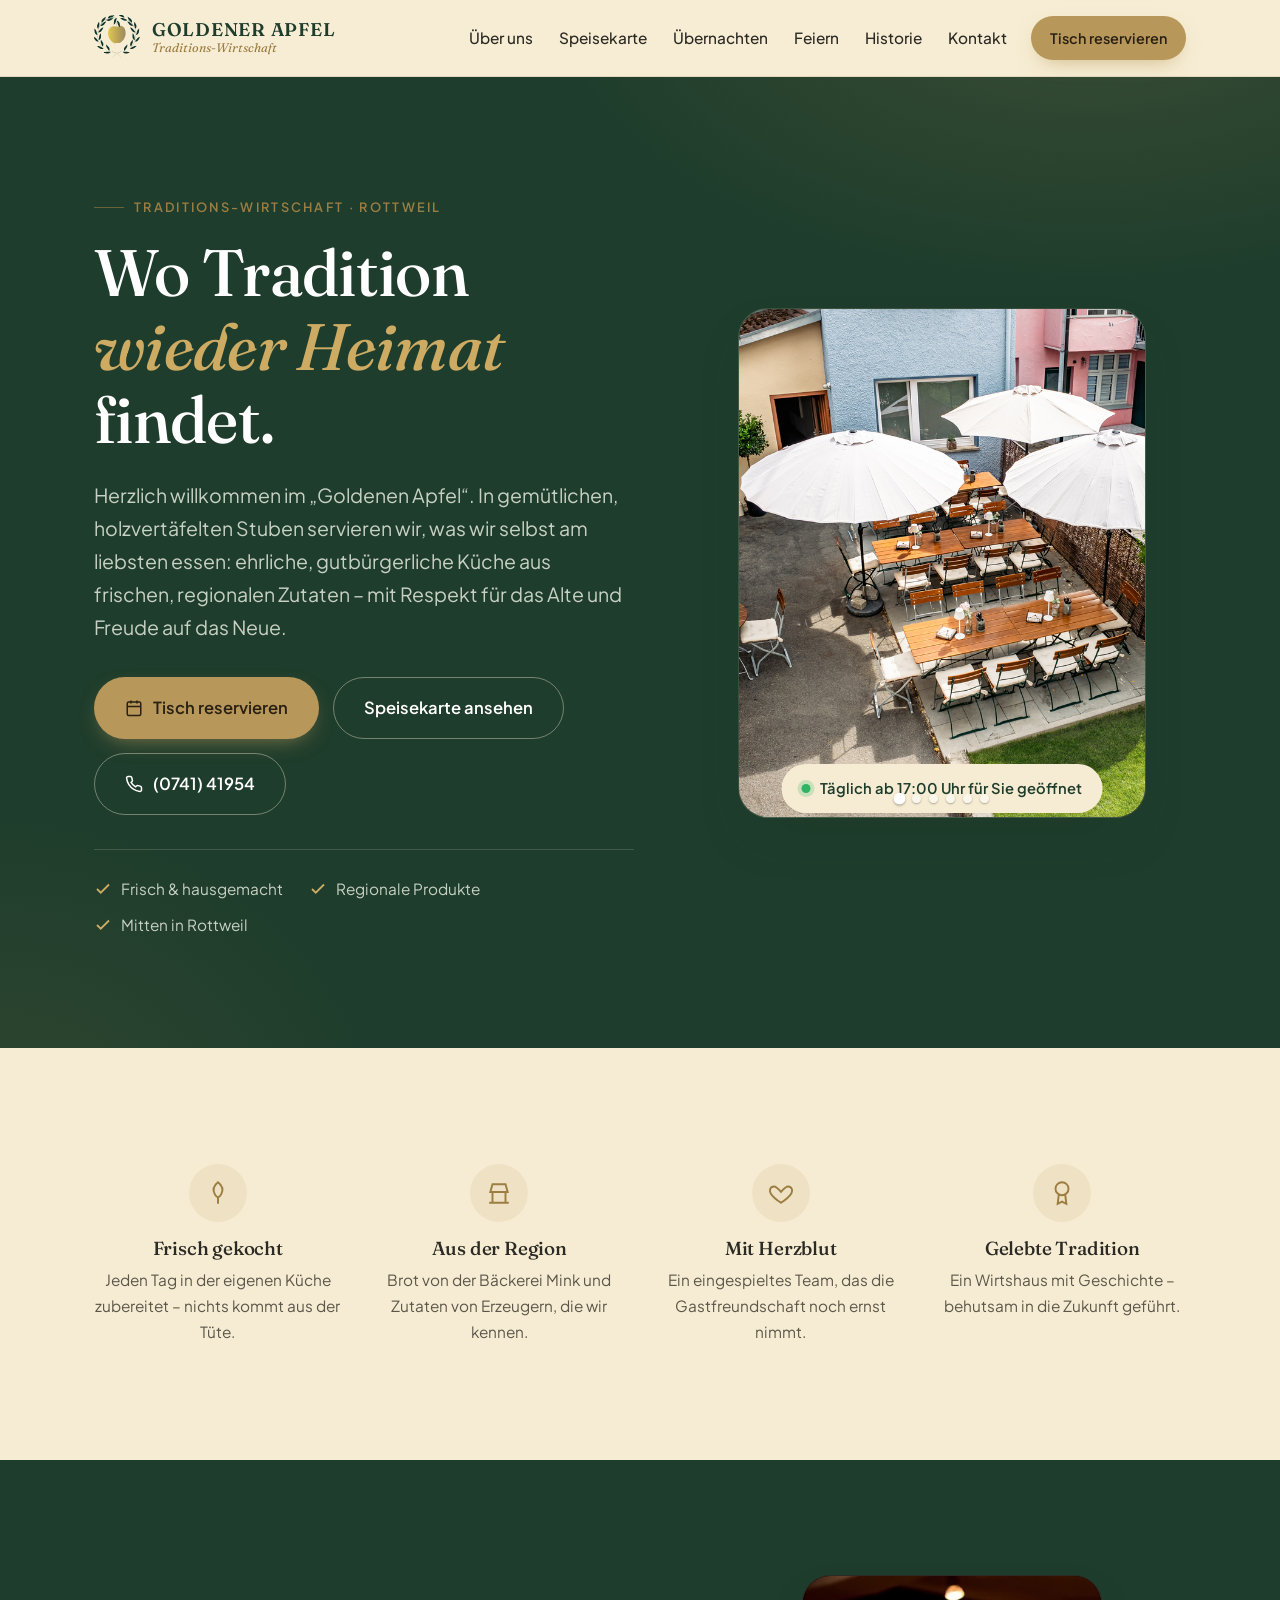
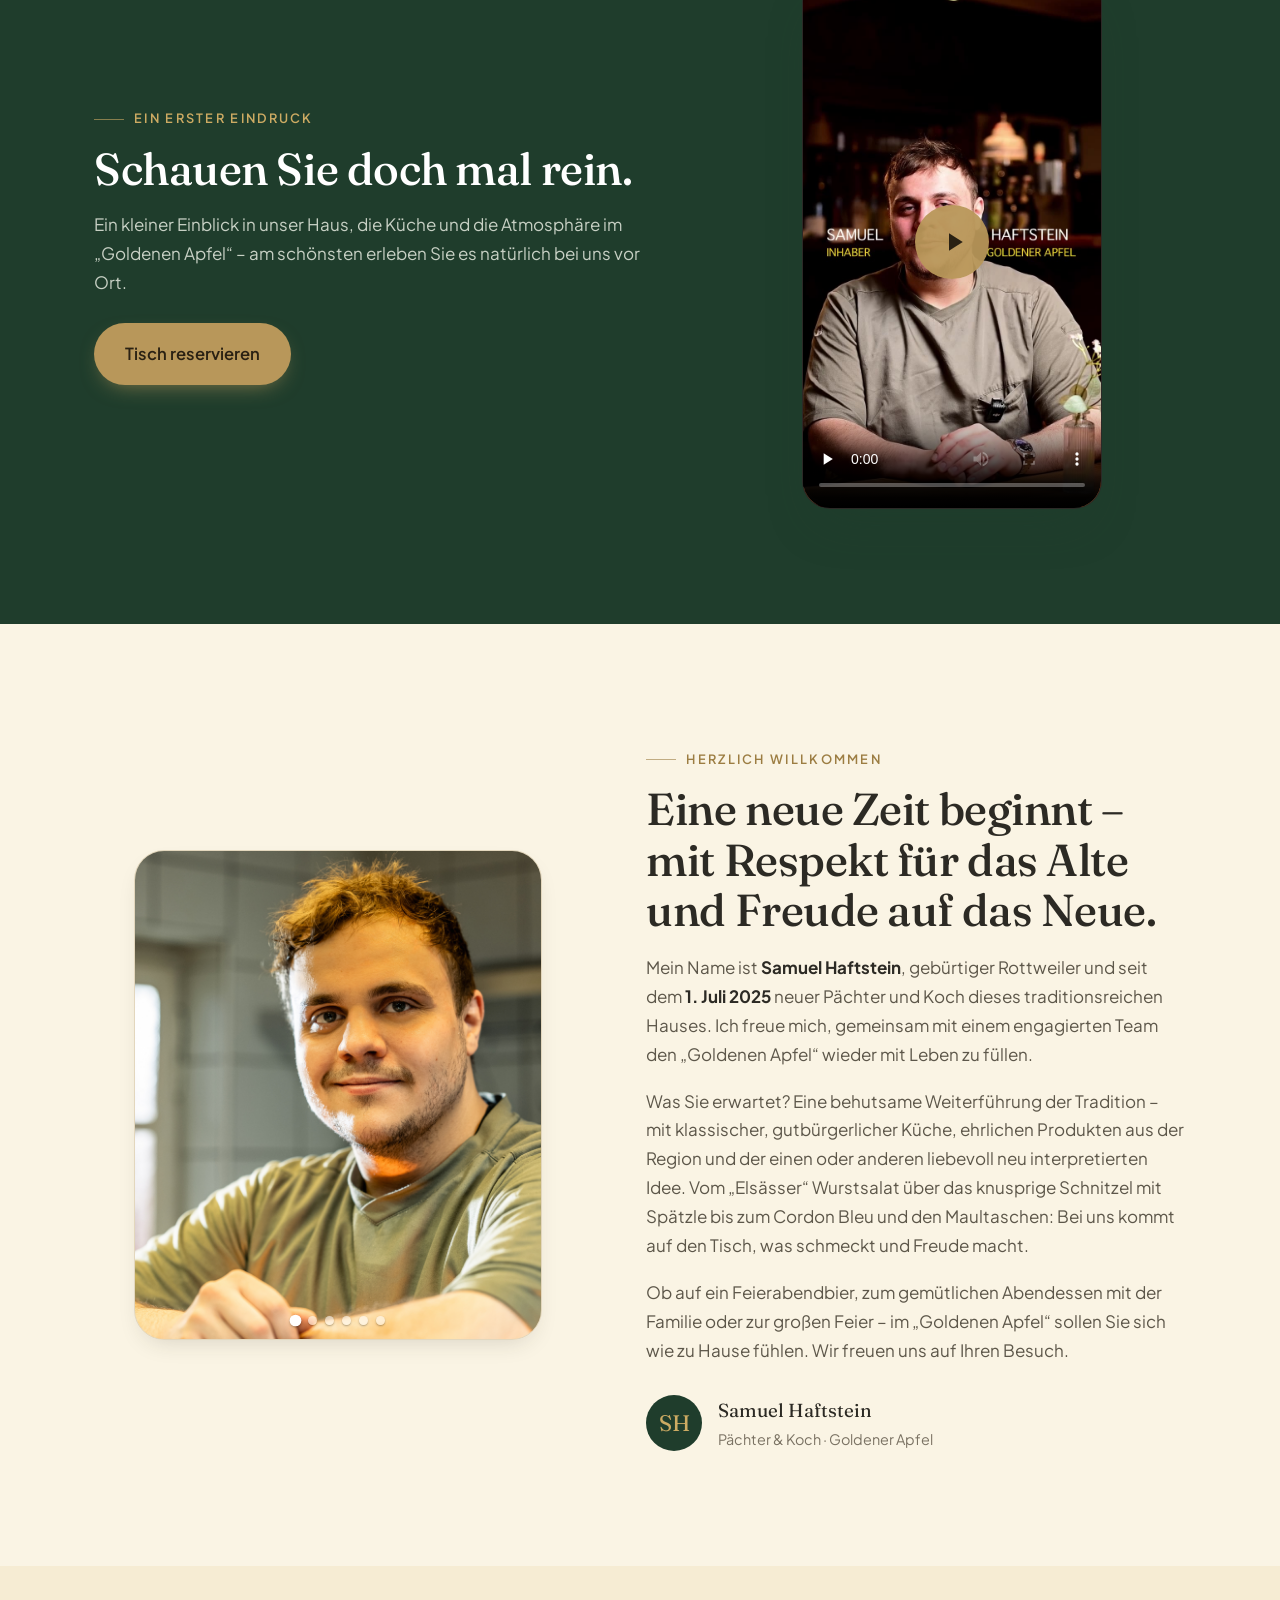
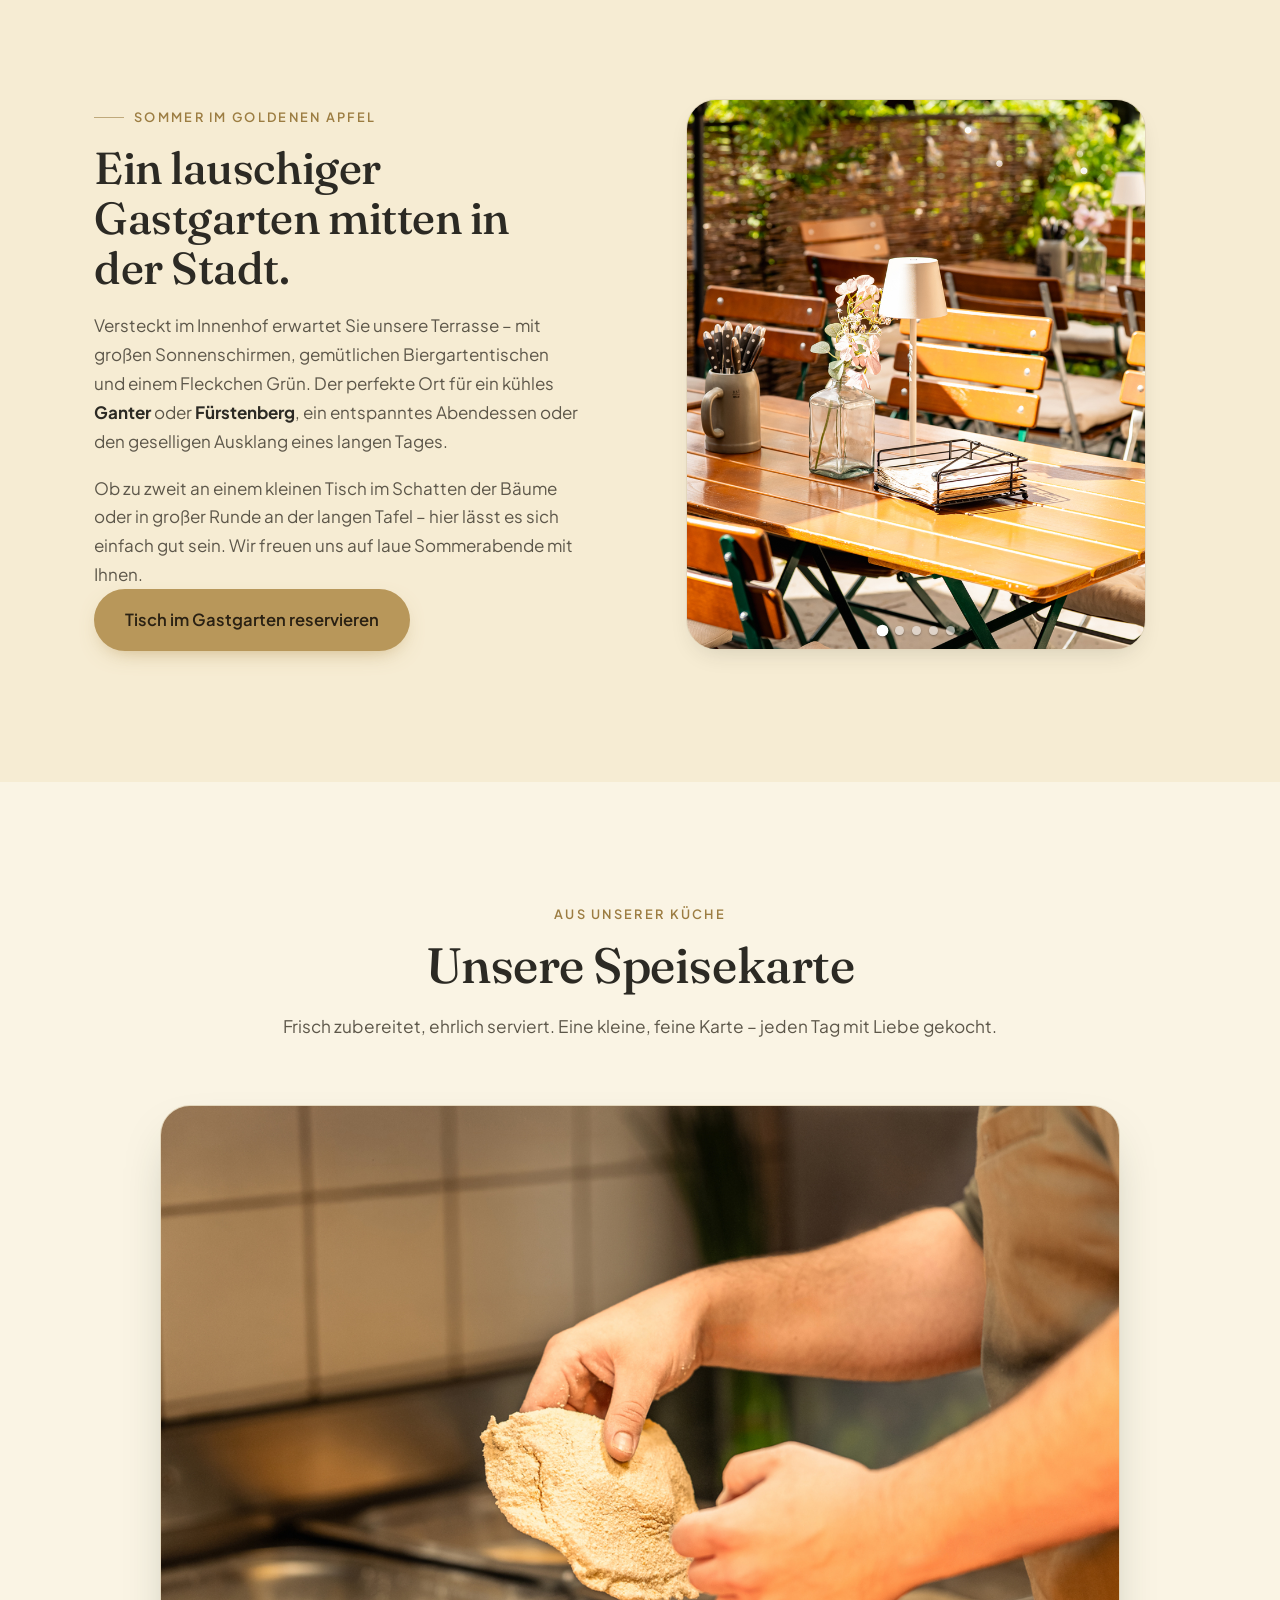
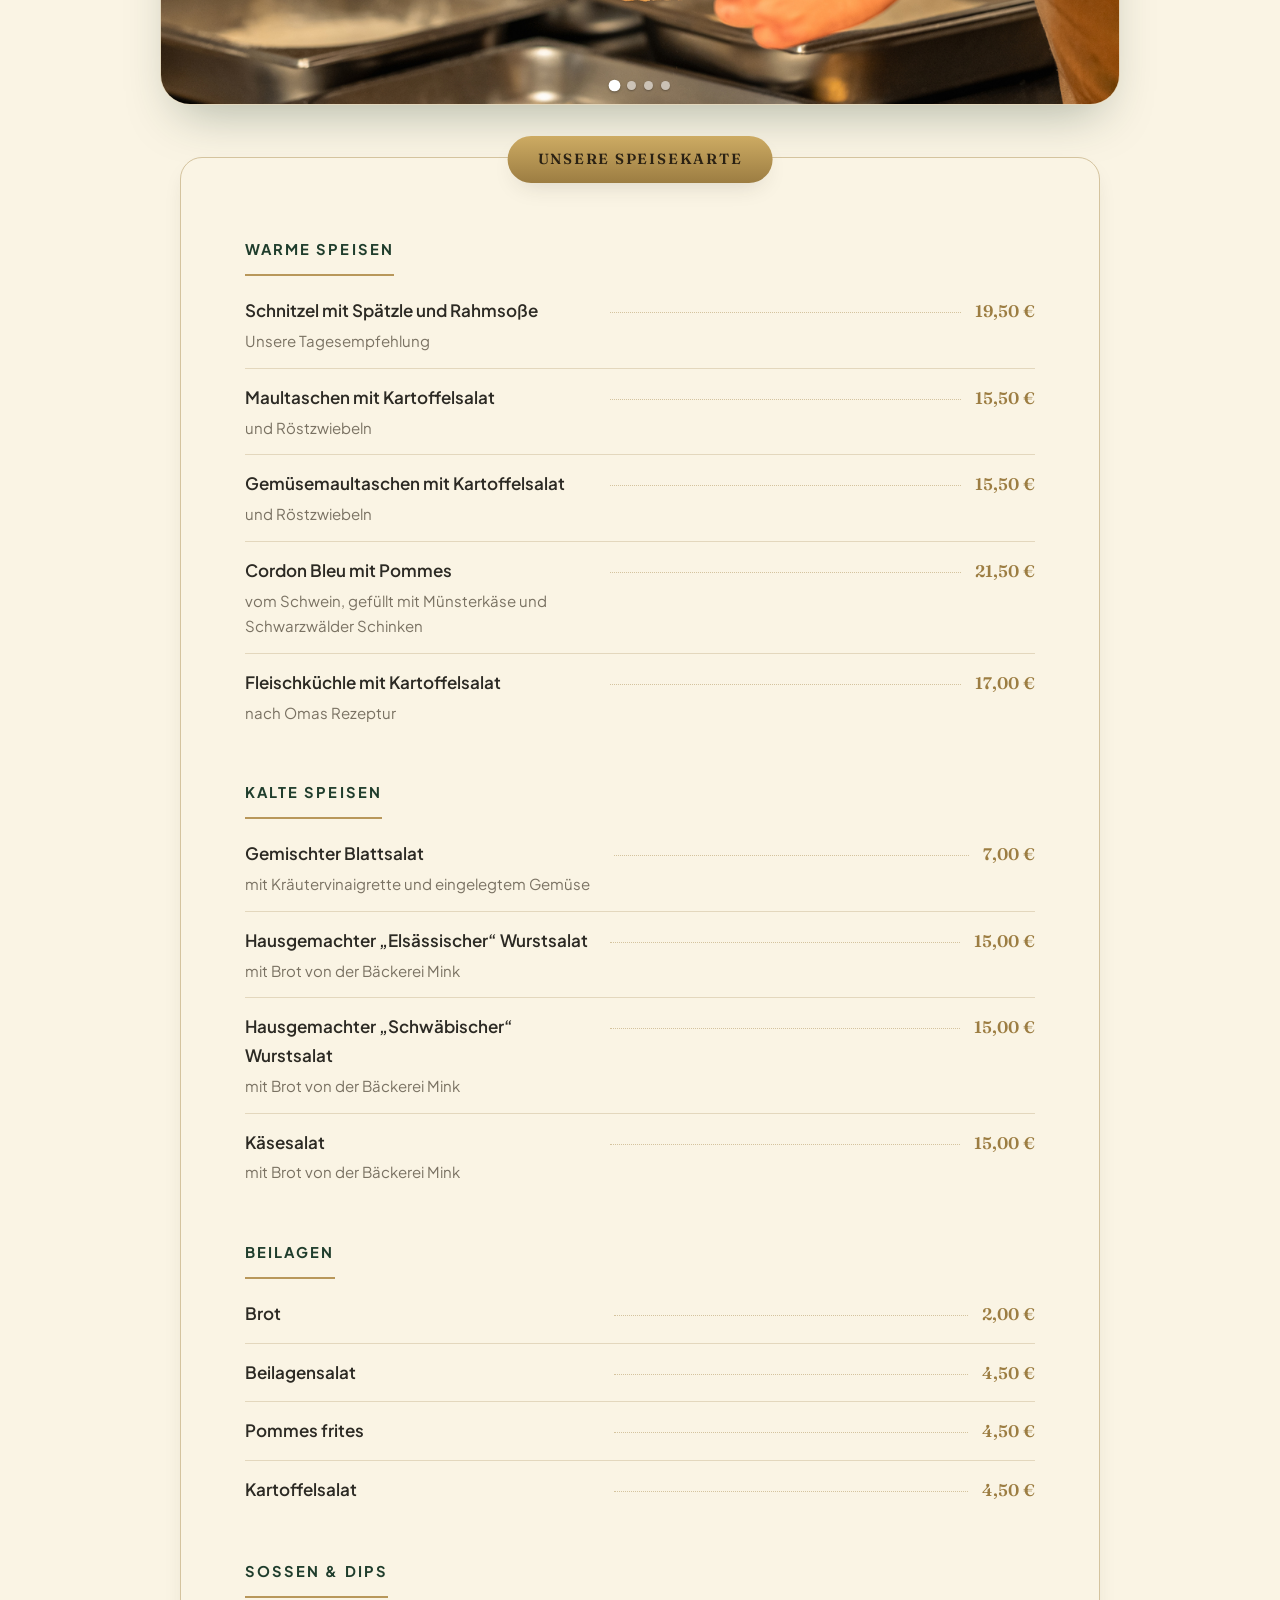
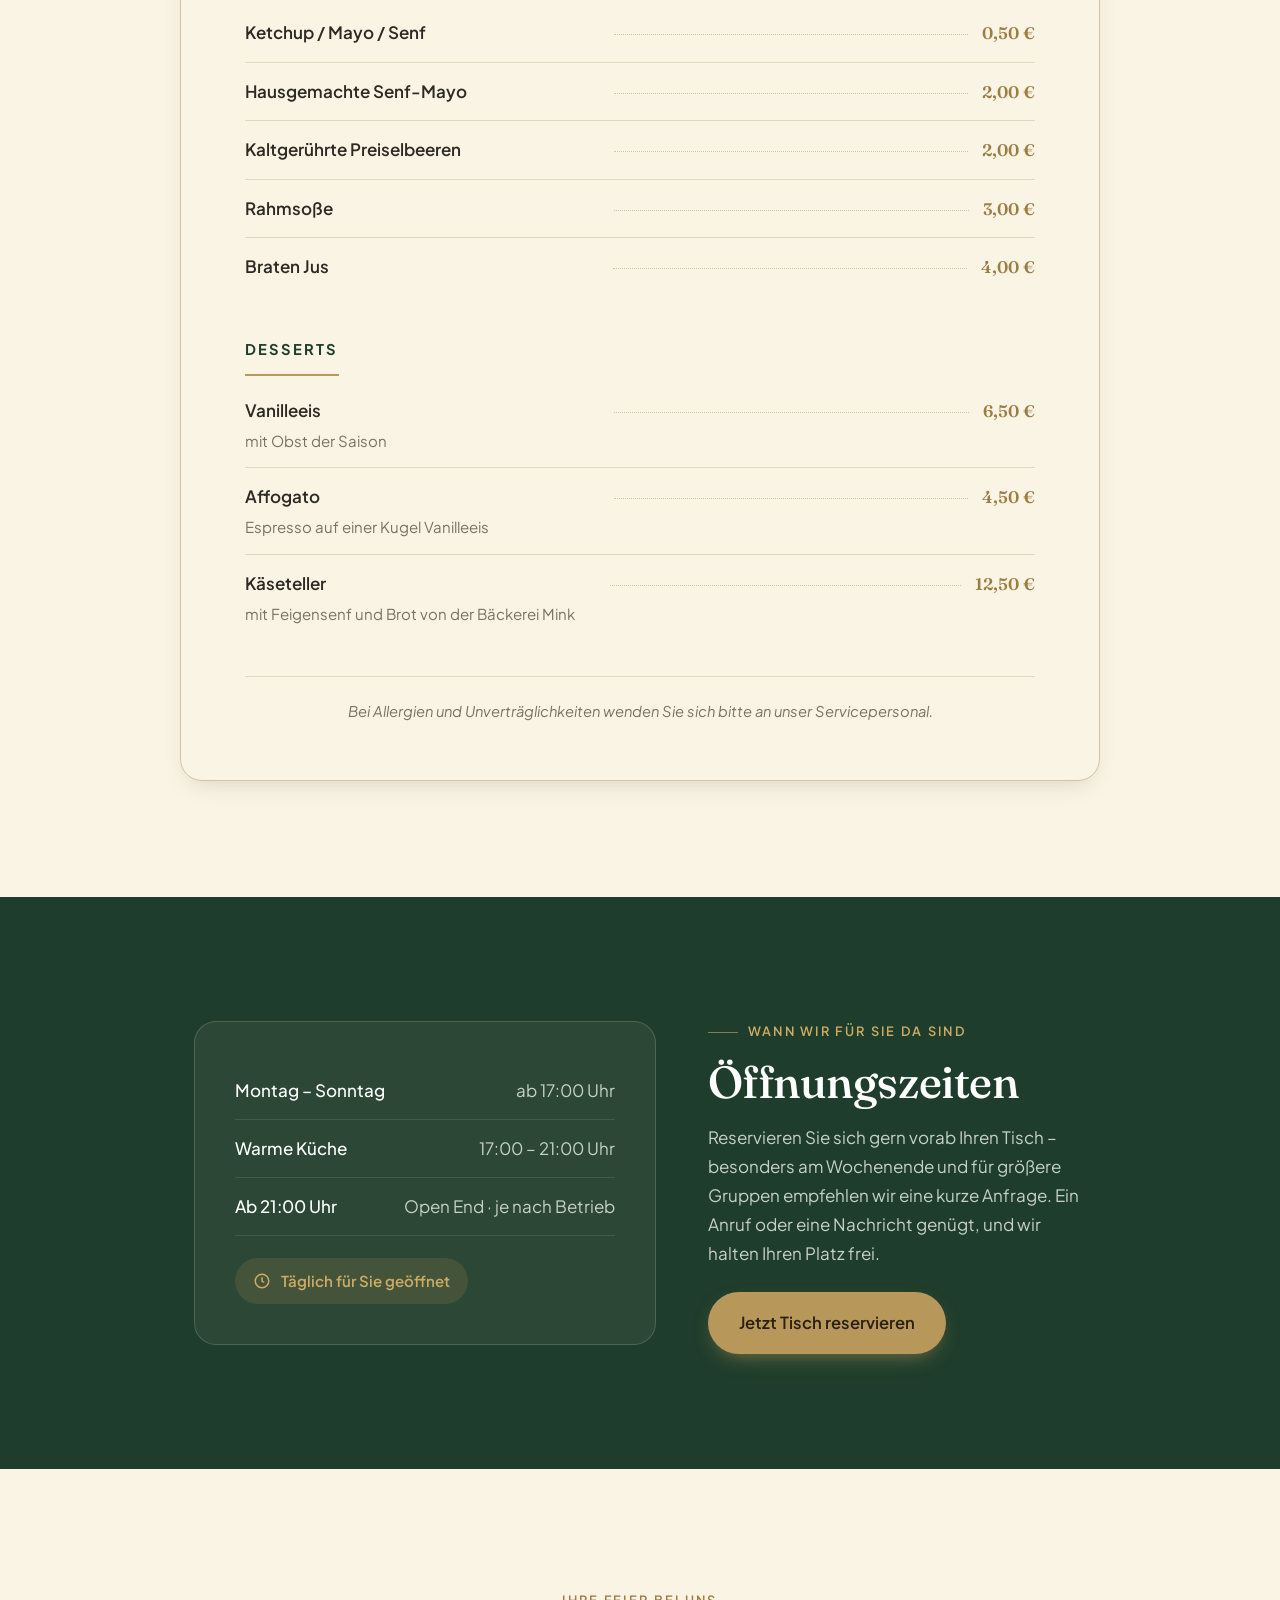
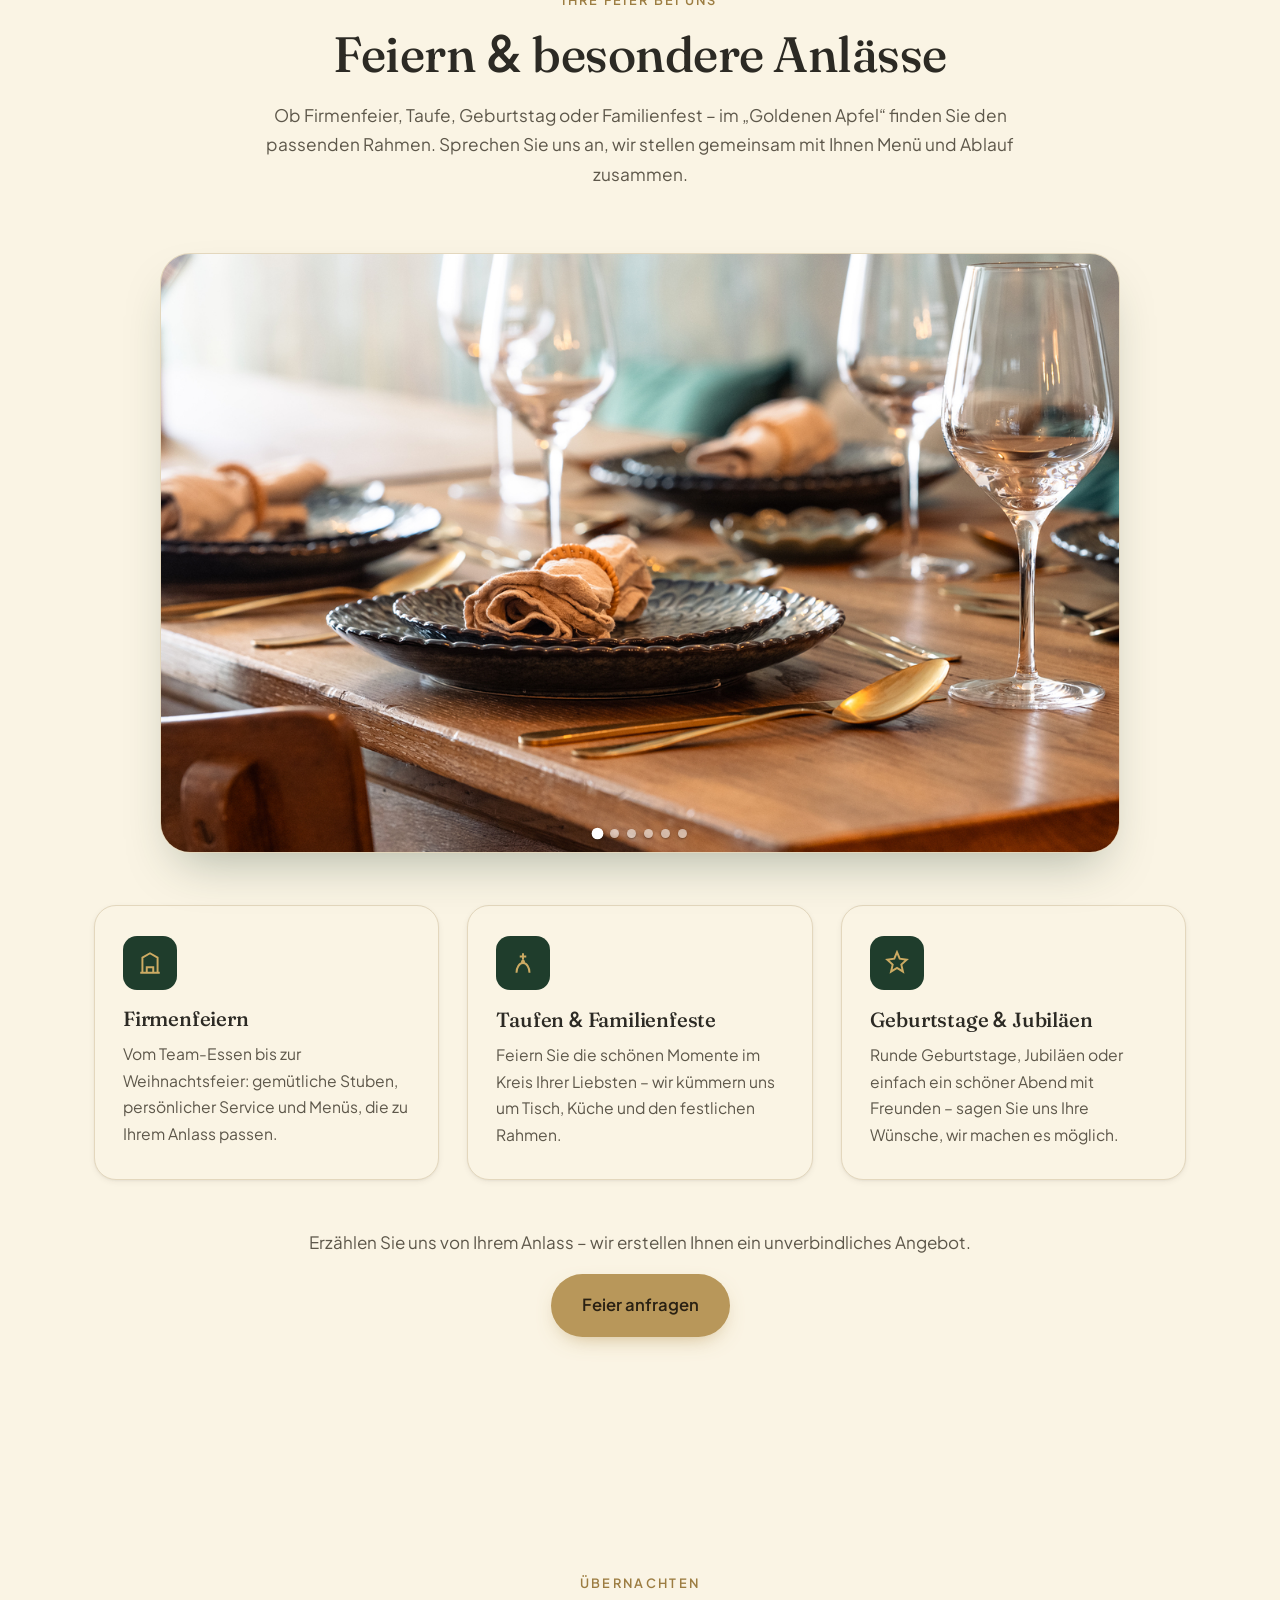
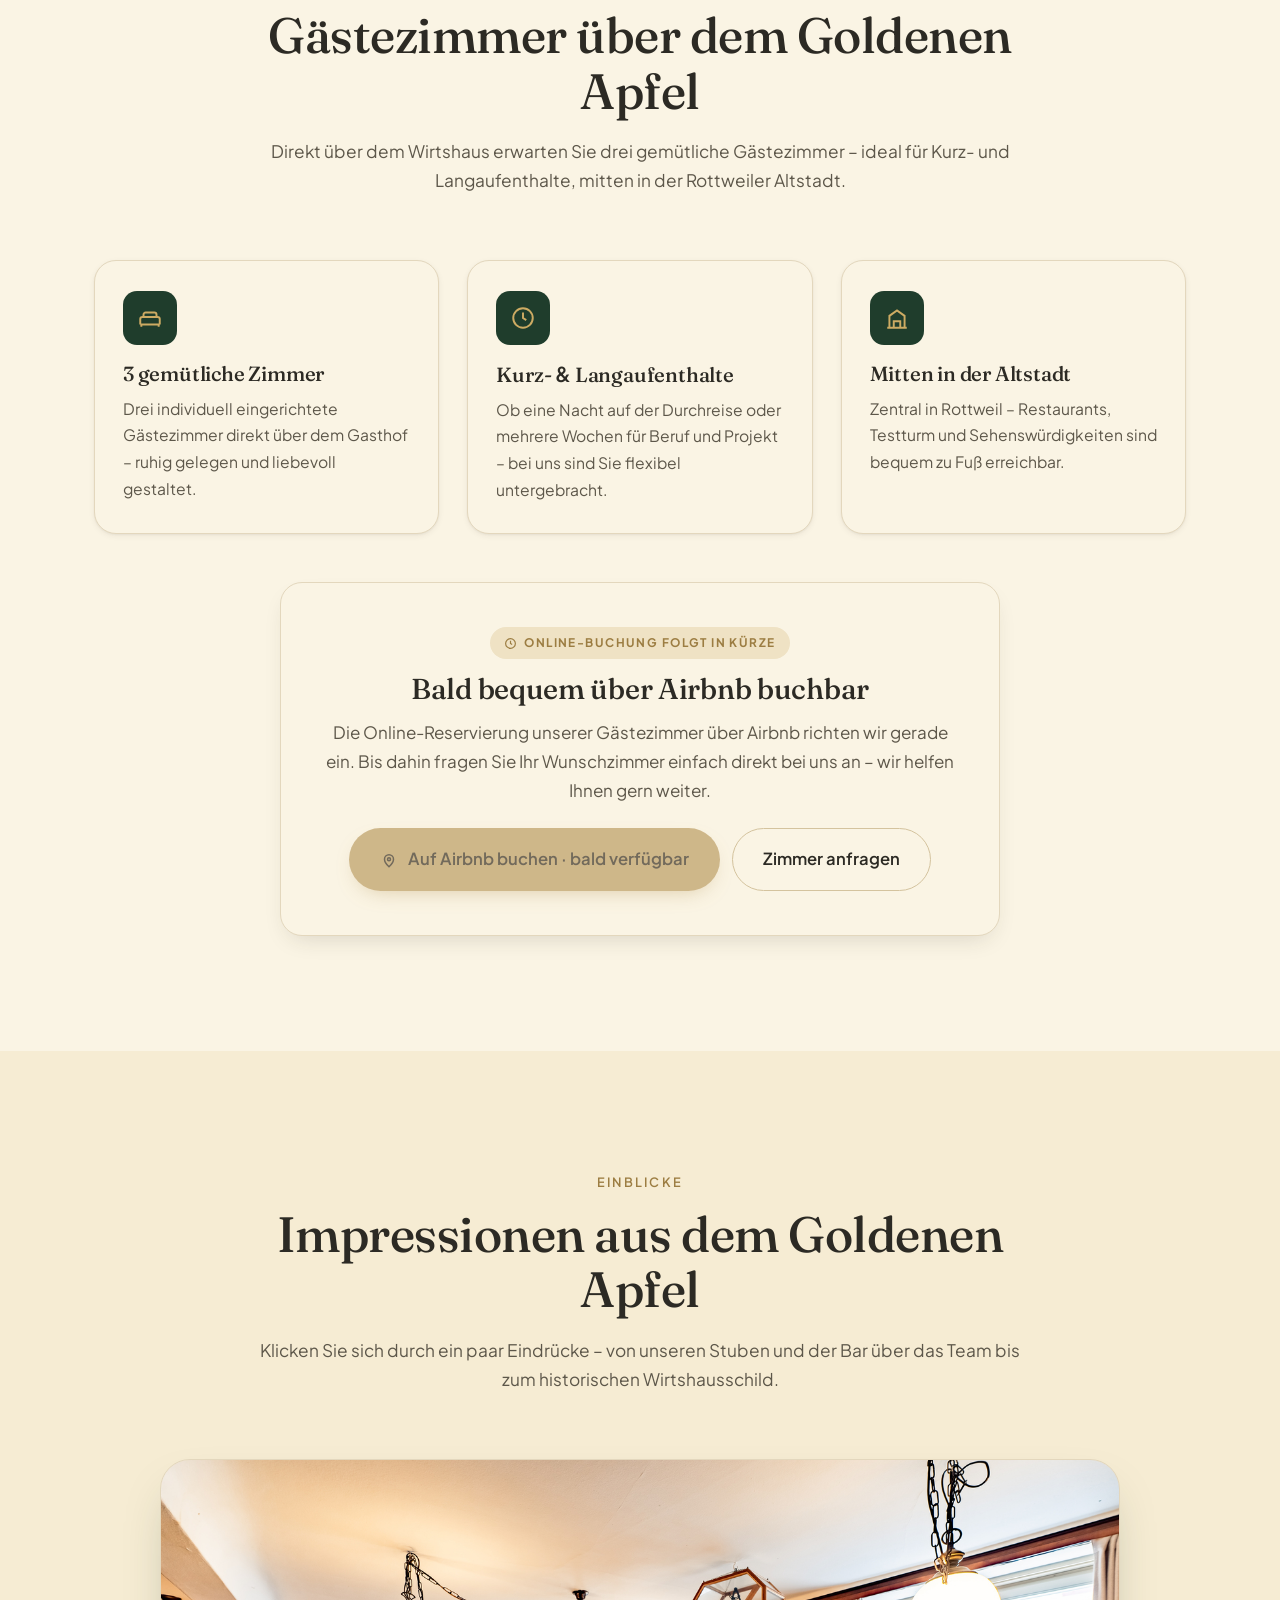
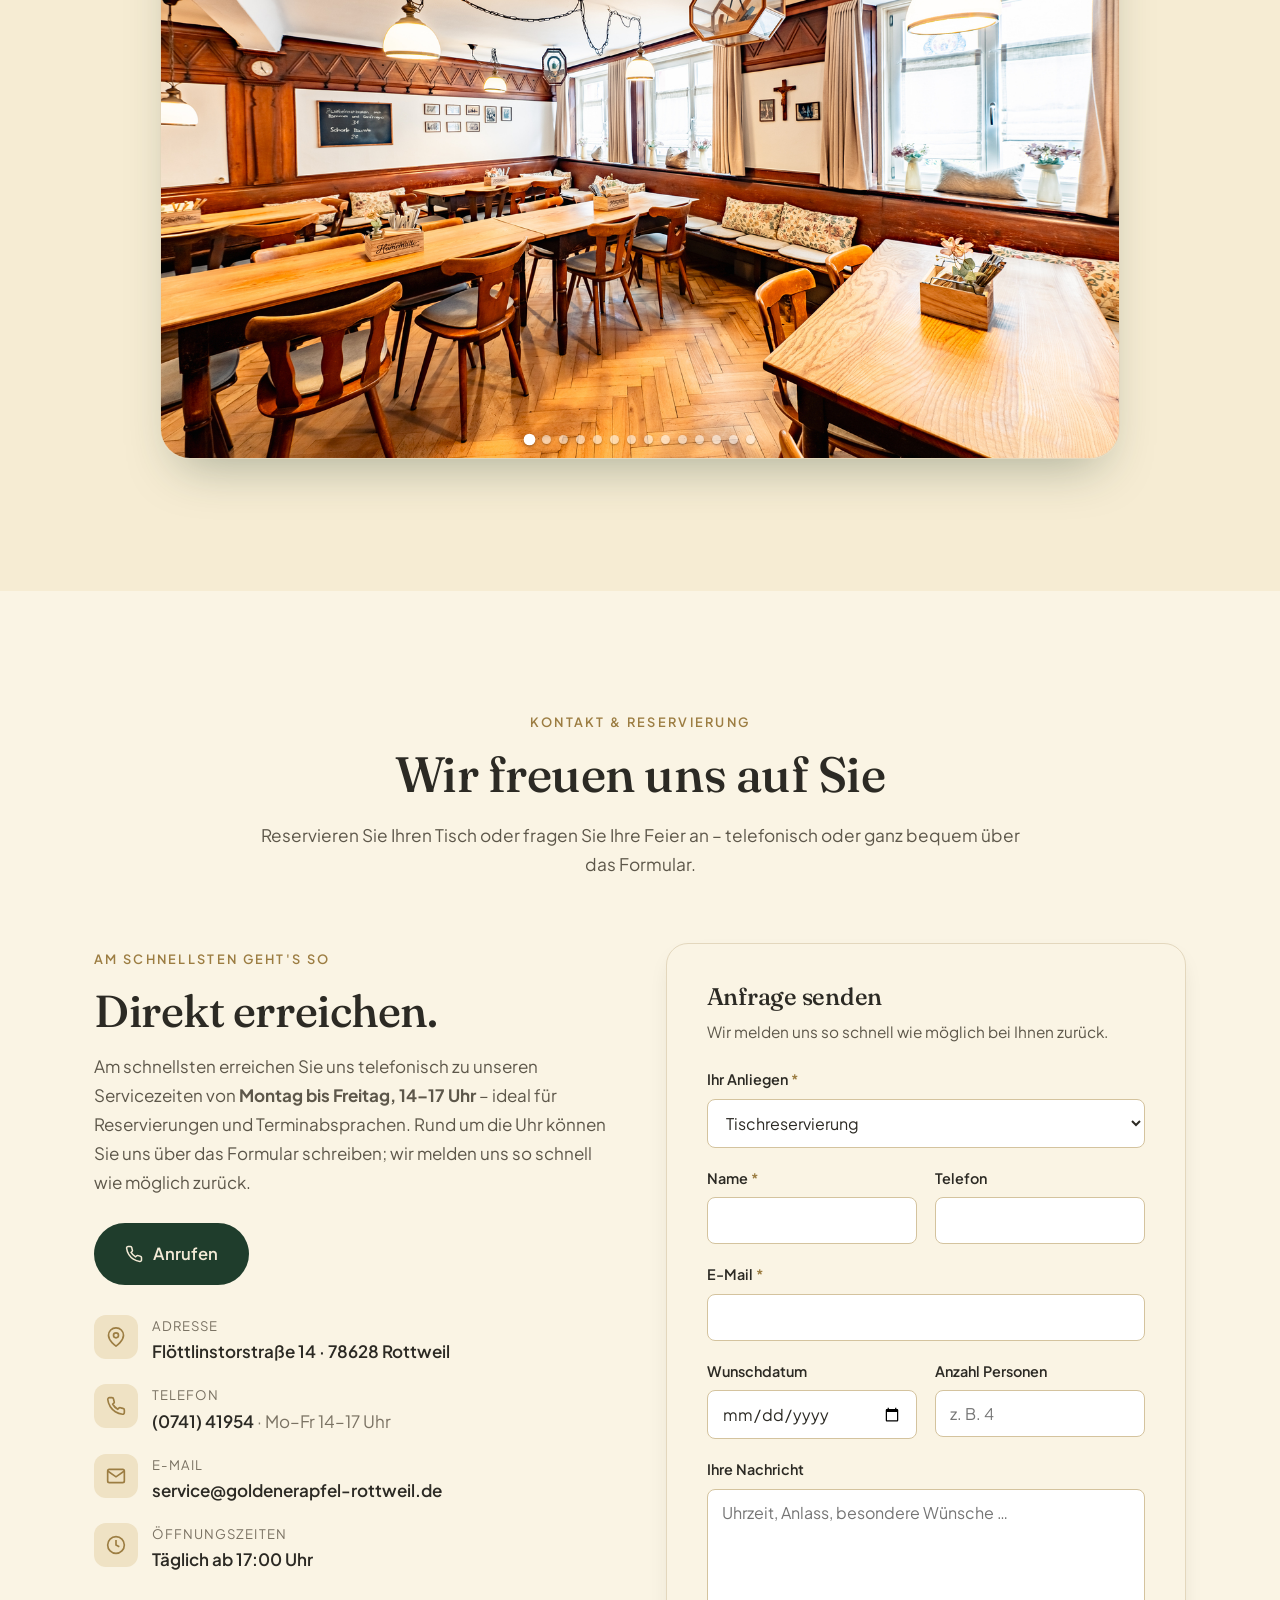
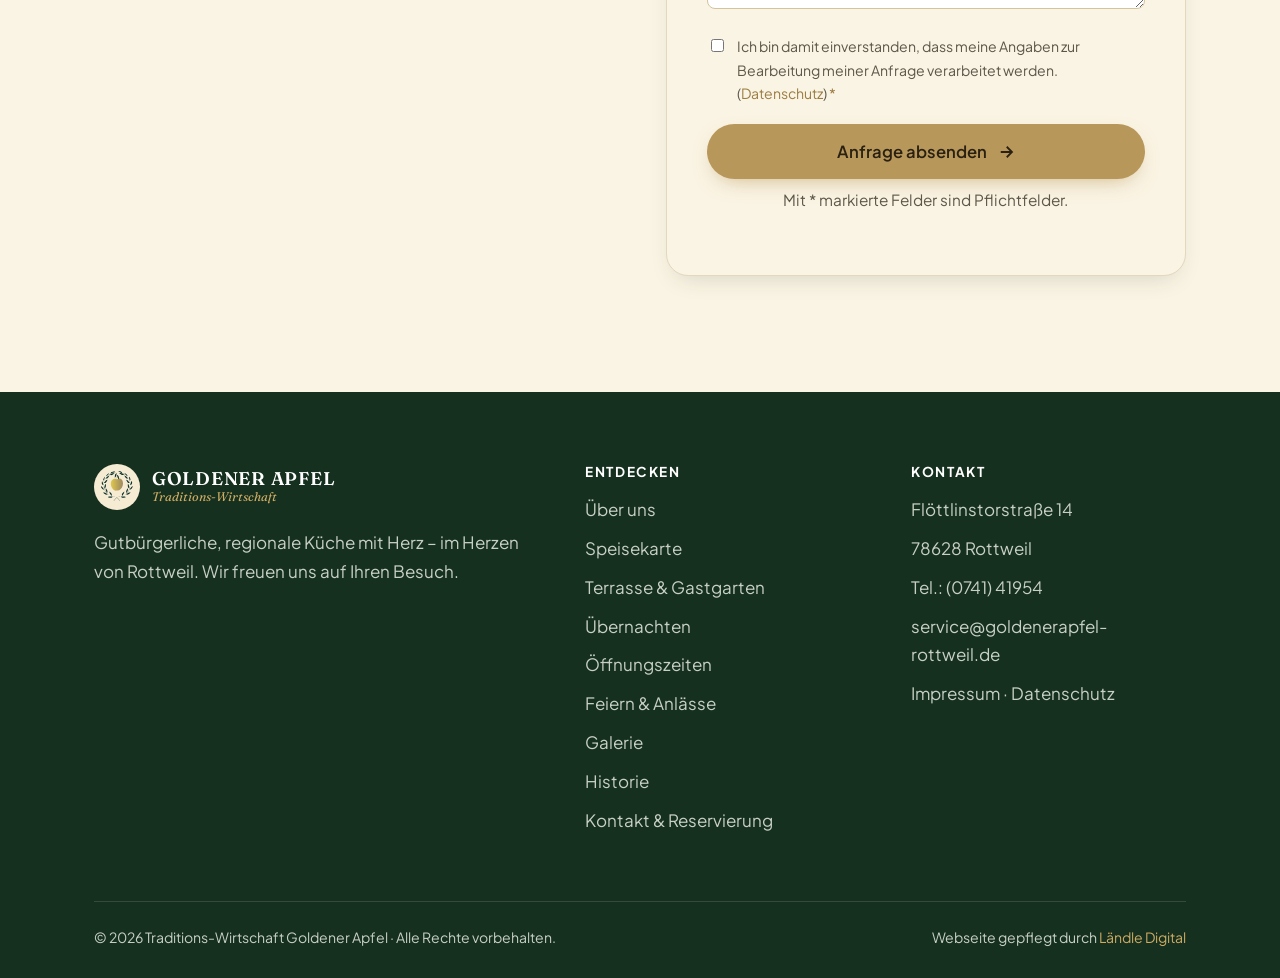
==== commit 8ada8a98: "Intro-Film selbst hosten statt YouTube - intro.mp4 (H.264, 720x1280, faststart) + Poster direkt im R" ====
--- a/index.html
+++ b/index.html
@@ -276,13 +276,13 @@
     </div>
     <div class="intro-video">
       <div class="phone-frame">
-        <iframe
-          src="https://www.youtube.com/embed/q_JDxN8BaOk?autoplay=1&mute=1&loop=1&playlist=q_JDxN8BaOk&controls=1&playsinline=1&rel=0"
-          title="Intro-Video – Goldener Apfel Rottweil"
-          loading="lazy"
-          allow="autoplay; encrypted-media; picture-in-picture; fullscreen"
-          referrerpolicy="strict-origin-when-cross-origin"
-          allowfullscreen></iframe>
+        <video id="introVideo" class="intro-player" controls playsinline preload="none" poster="poster-intro.jpg">
+          <source src="intro.mp4" type="video/mp4" />
+          Ihr Browser kann dieses Video leider nicht abspielen. <a href="intro.mp4">Video herunterladen</a>.
+        </video>
+        <button type="button" class="intro-play" id="introPlay" aria-label="Imagefilm abspielen">
+          <svg viewBox="0 0 24 24" width="30" height="30" fill="currentColor"><path d="M8 5v14l11-7z"/></svg>
+        </button>
       </div>
     </div>
   </div>
@@ -920,6 +920,15 @@
     start();
   });
 
+  // Intro-Video: Play-Button
+  (function () {
+    var v = document.getElementById('introVideo'), b = document.getElementById('introPlay');
+    if (!v || !b) return;
+    b.addEventListener('click', function () { v.play(); });
+    v.addEventListener('play', function () { b.classList.add('is-hidden'); });
+    v.addEventListener('ended', function () { b.classList.remove('is-hidden'); });
+  })();
+
   // Weihnachts-Popup (einmal pro Browser-Sitzung)
   (function () {
     var pop = document.getElementById('xmasPop'); if (!pop) return;
--- a/style.css
+++ b/style.css
@@ -527,3 +527,15 @@
 
 /* Original-Logo-Emblem: im Footer (dunkelgrün) auf cremefarbenem Medaillon sichtbar machen */
 .footer__brand .topbar__logo img { background: var(--cream); border-radius: 50%; padding: 7px; }
+
+/* Intro-Video-Player (selbst gehostet) */
+.phone-frame video { position: absolute; inset: 0; width: 100%; height: 100%; object-fit: cover; border: 0; background: #000; z-index: 1; }
+.intro-play {
+  position: absolute; inset: 0; margin: auto; z-index: 3;
+  width: 74px; height: 74px; border: none; border-radius: 50%; cursor: pointer;
+  background: rgba(184,151,90,.94); color: #2a2113; display: grid; place-items: center;
+  box-shadow: var(--shadow-lg); transition: transform .15s ease, background .2s ease;
+}
+.intro-play svg { margin-left: 4px; }
+.intro-play:hover { transform: scale(1.06); background: var(--gold-light); }
+.intro-play.is-hidden { display: none; }
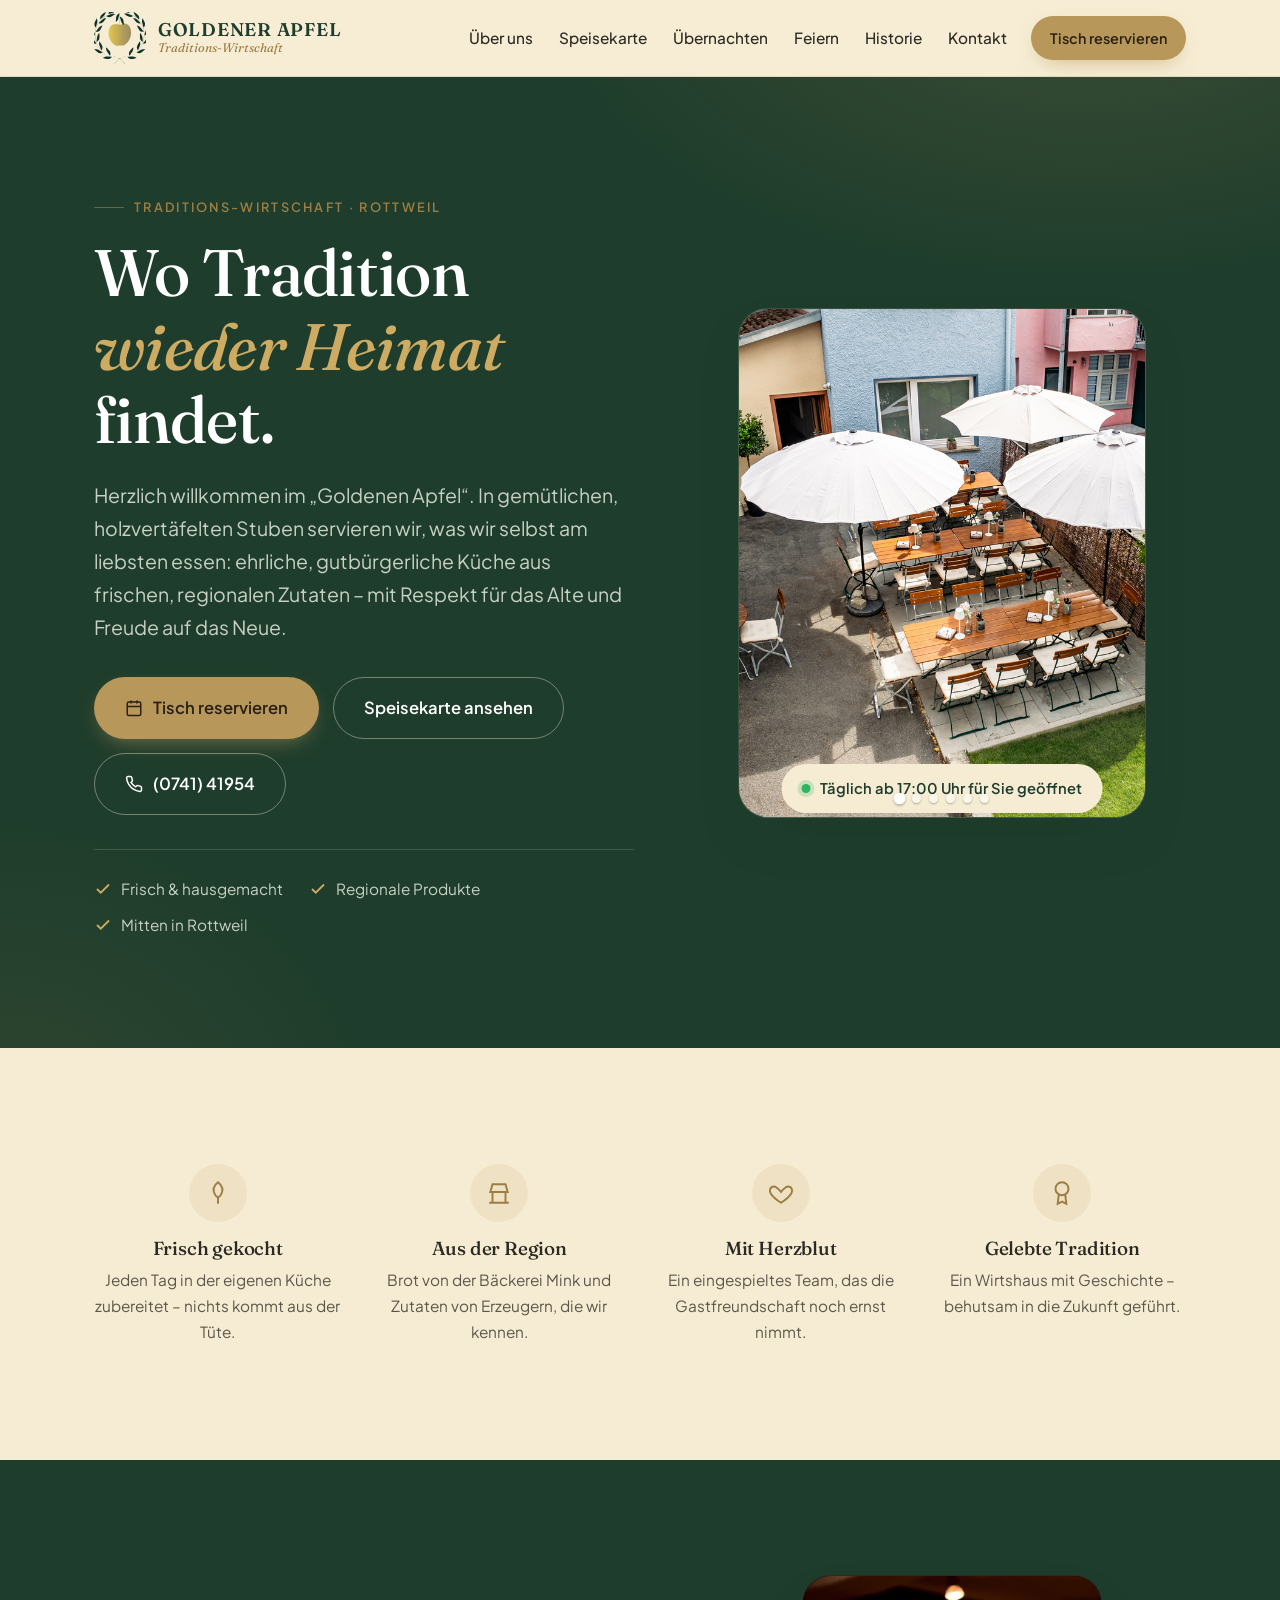
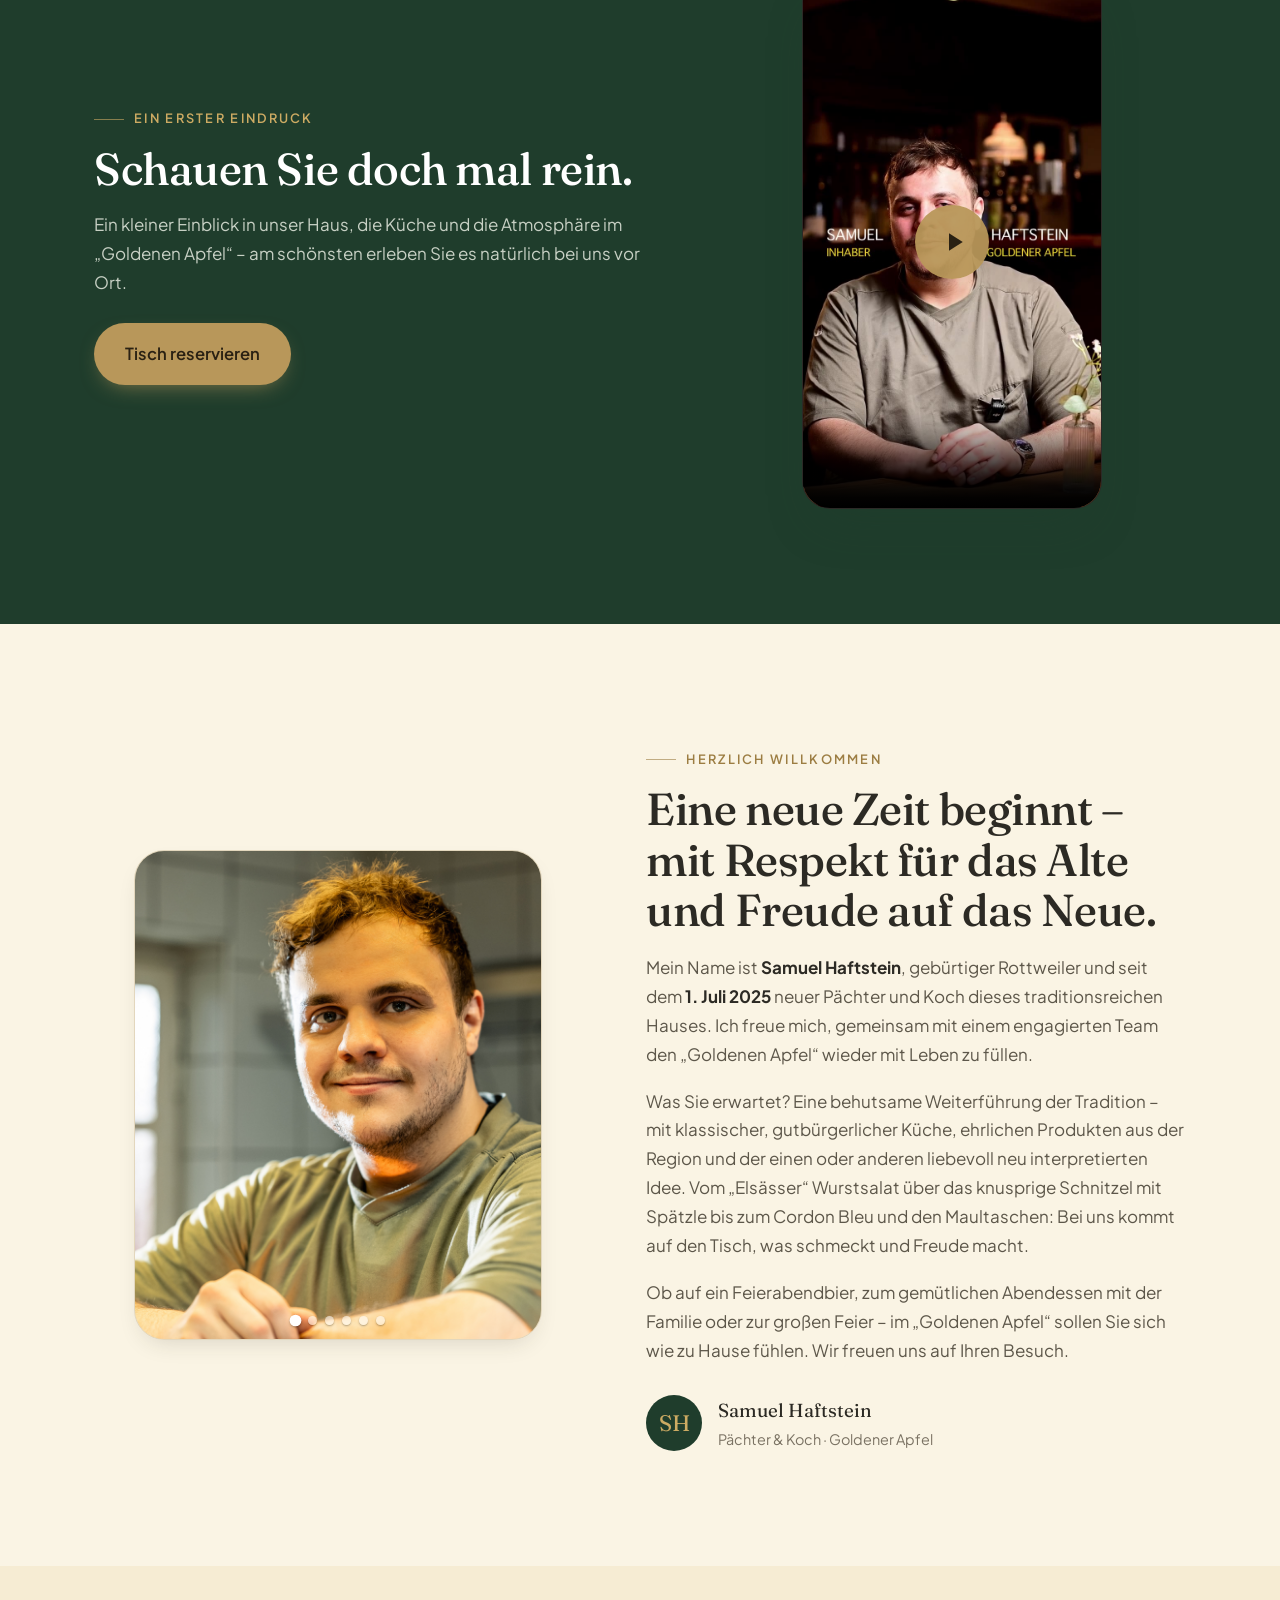
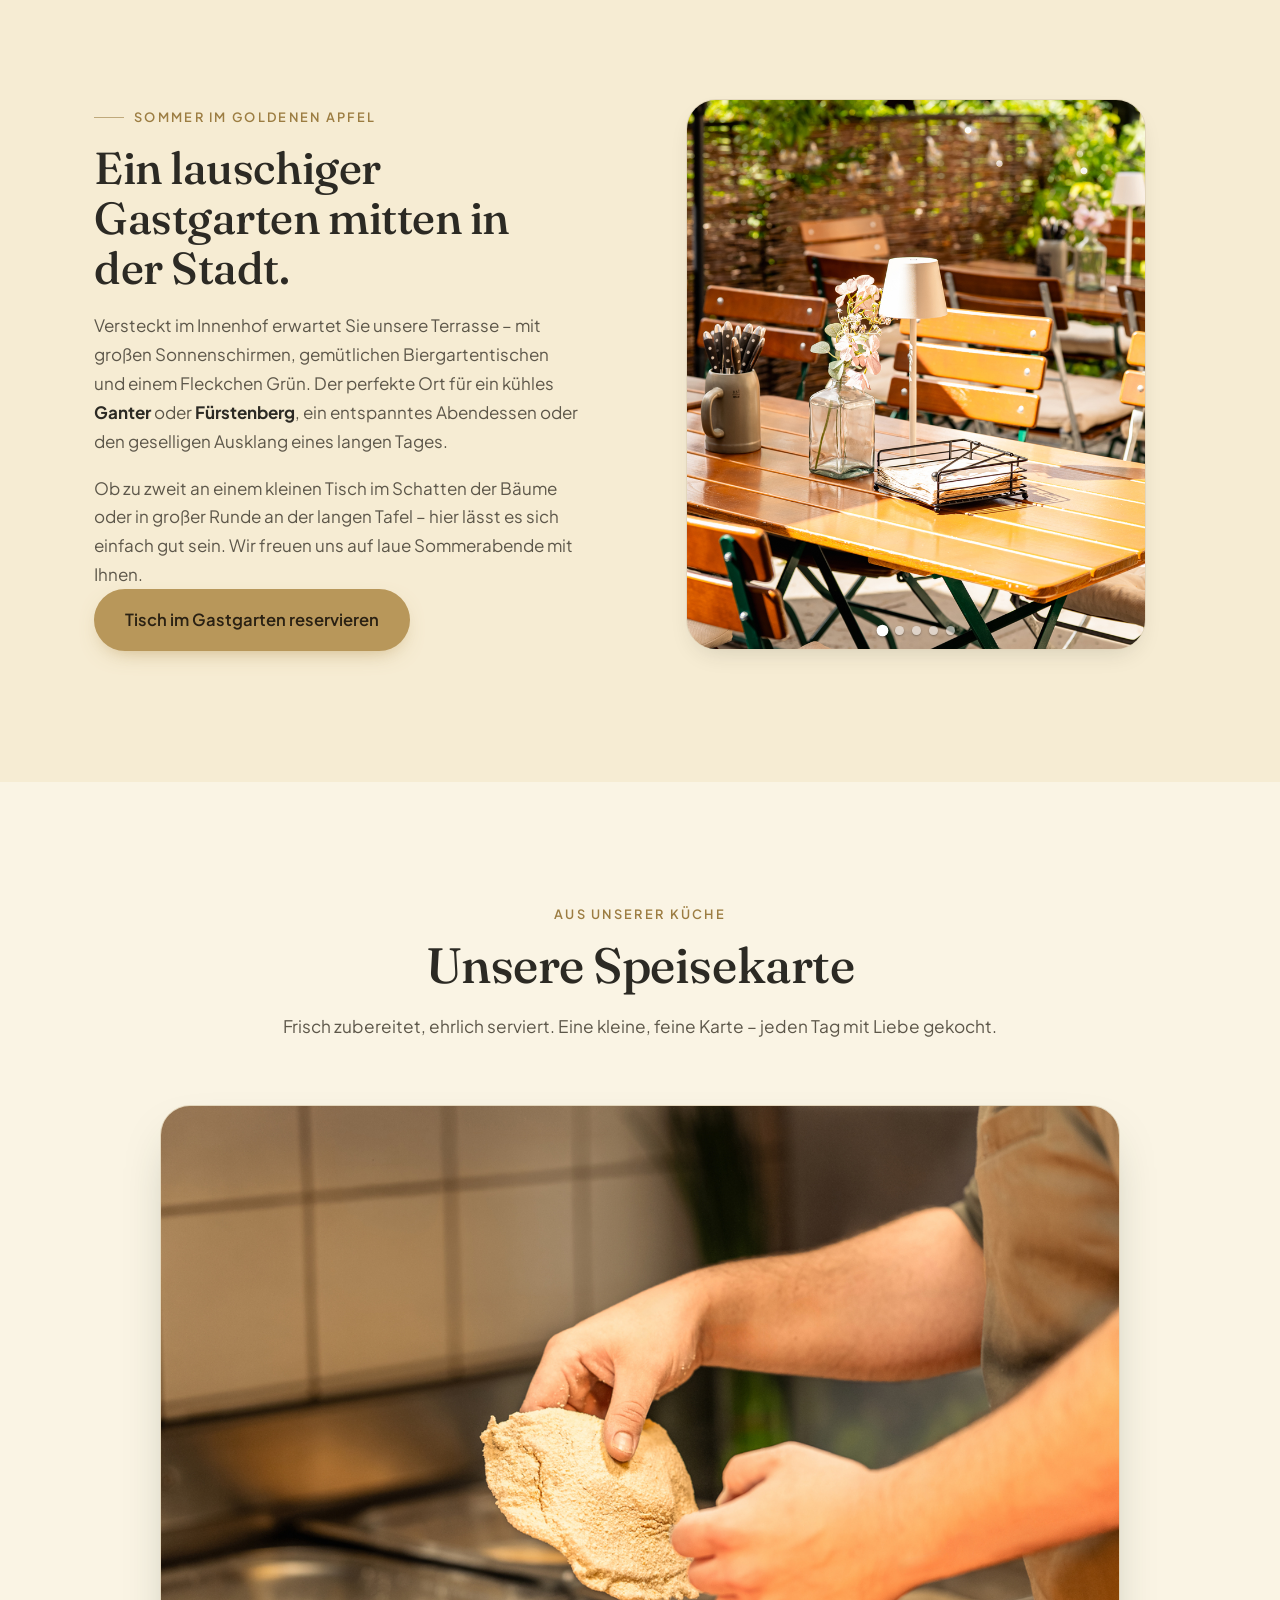
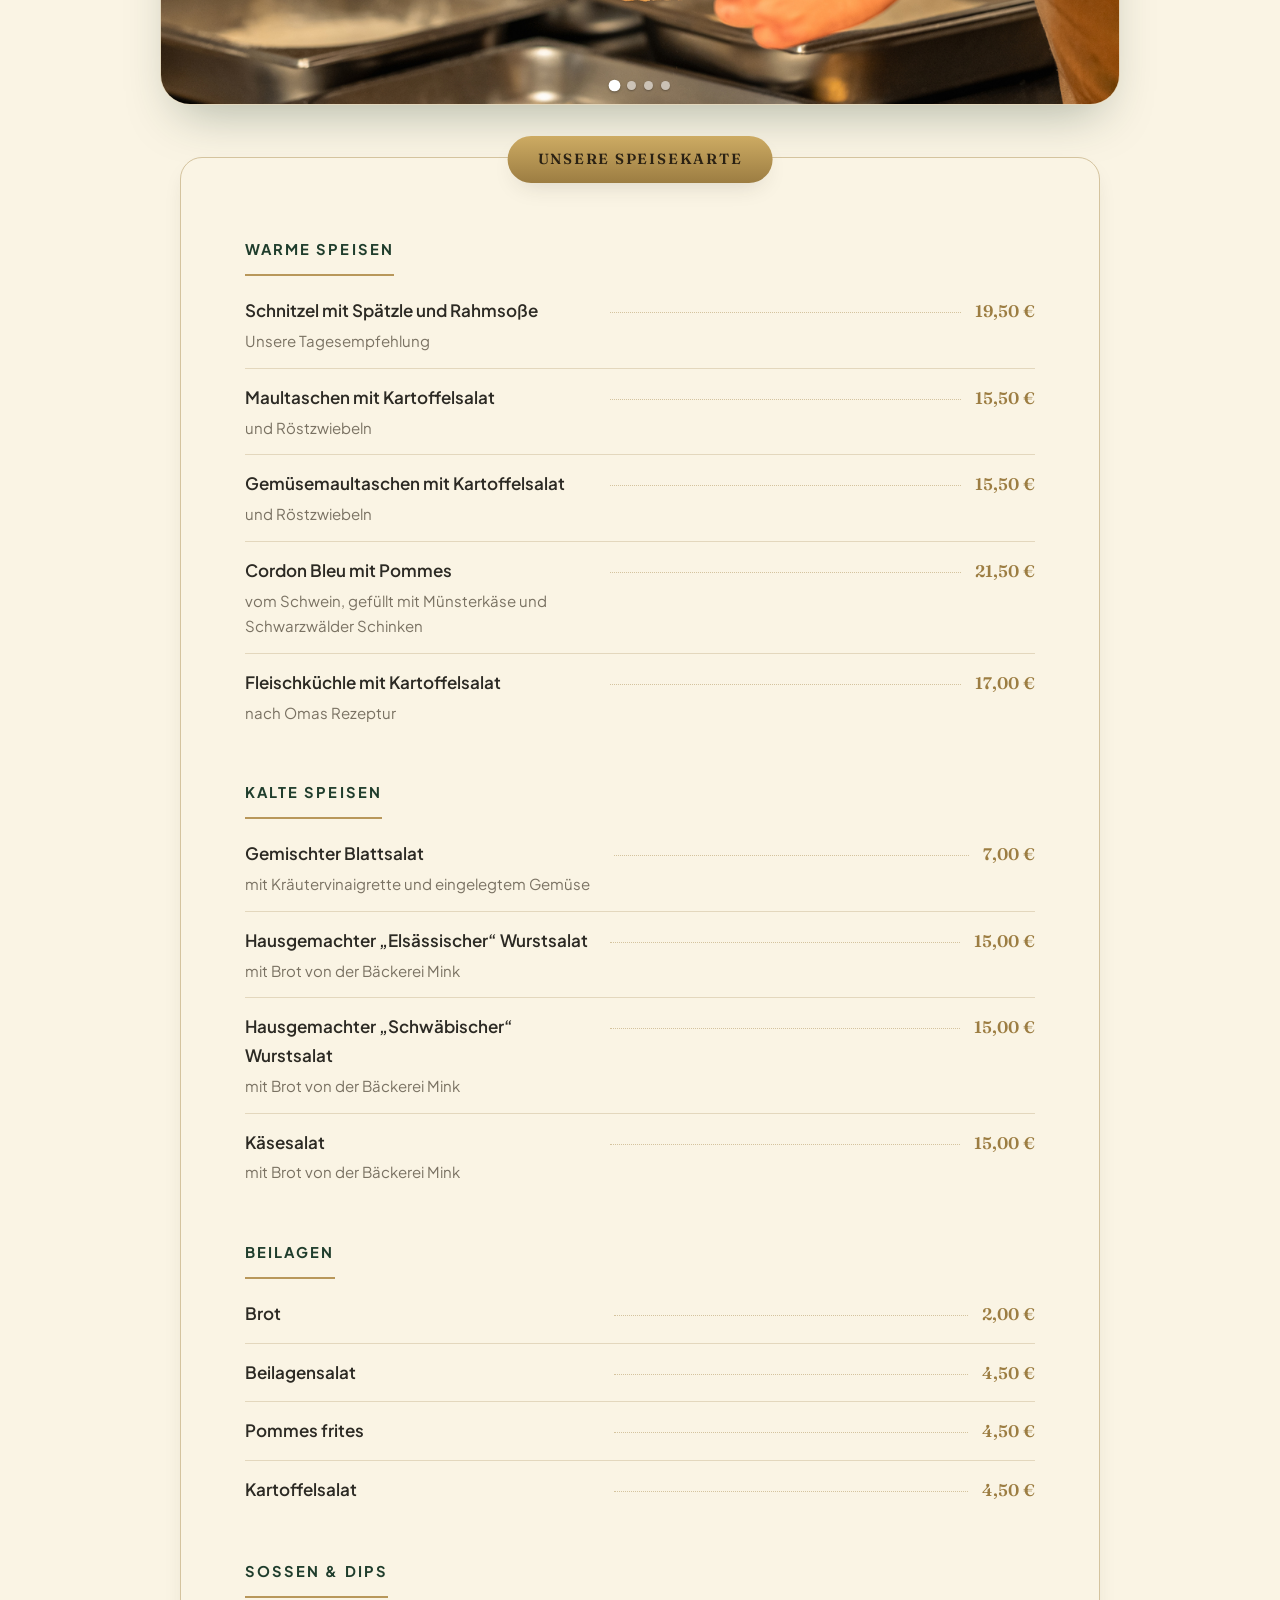
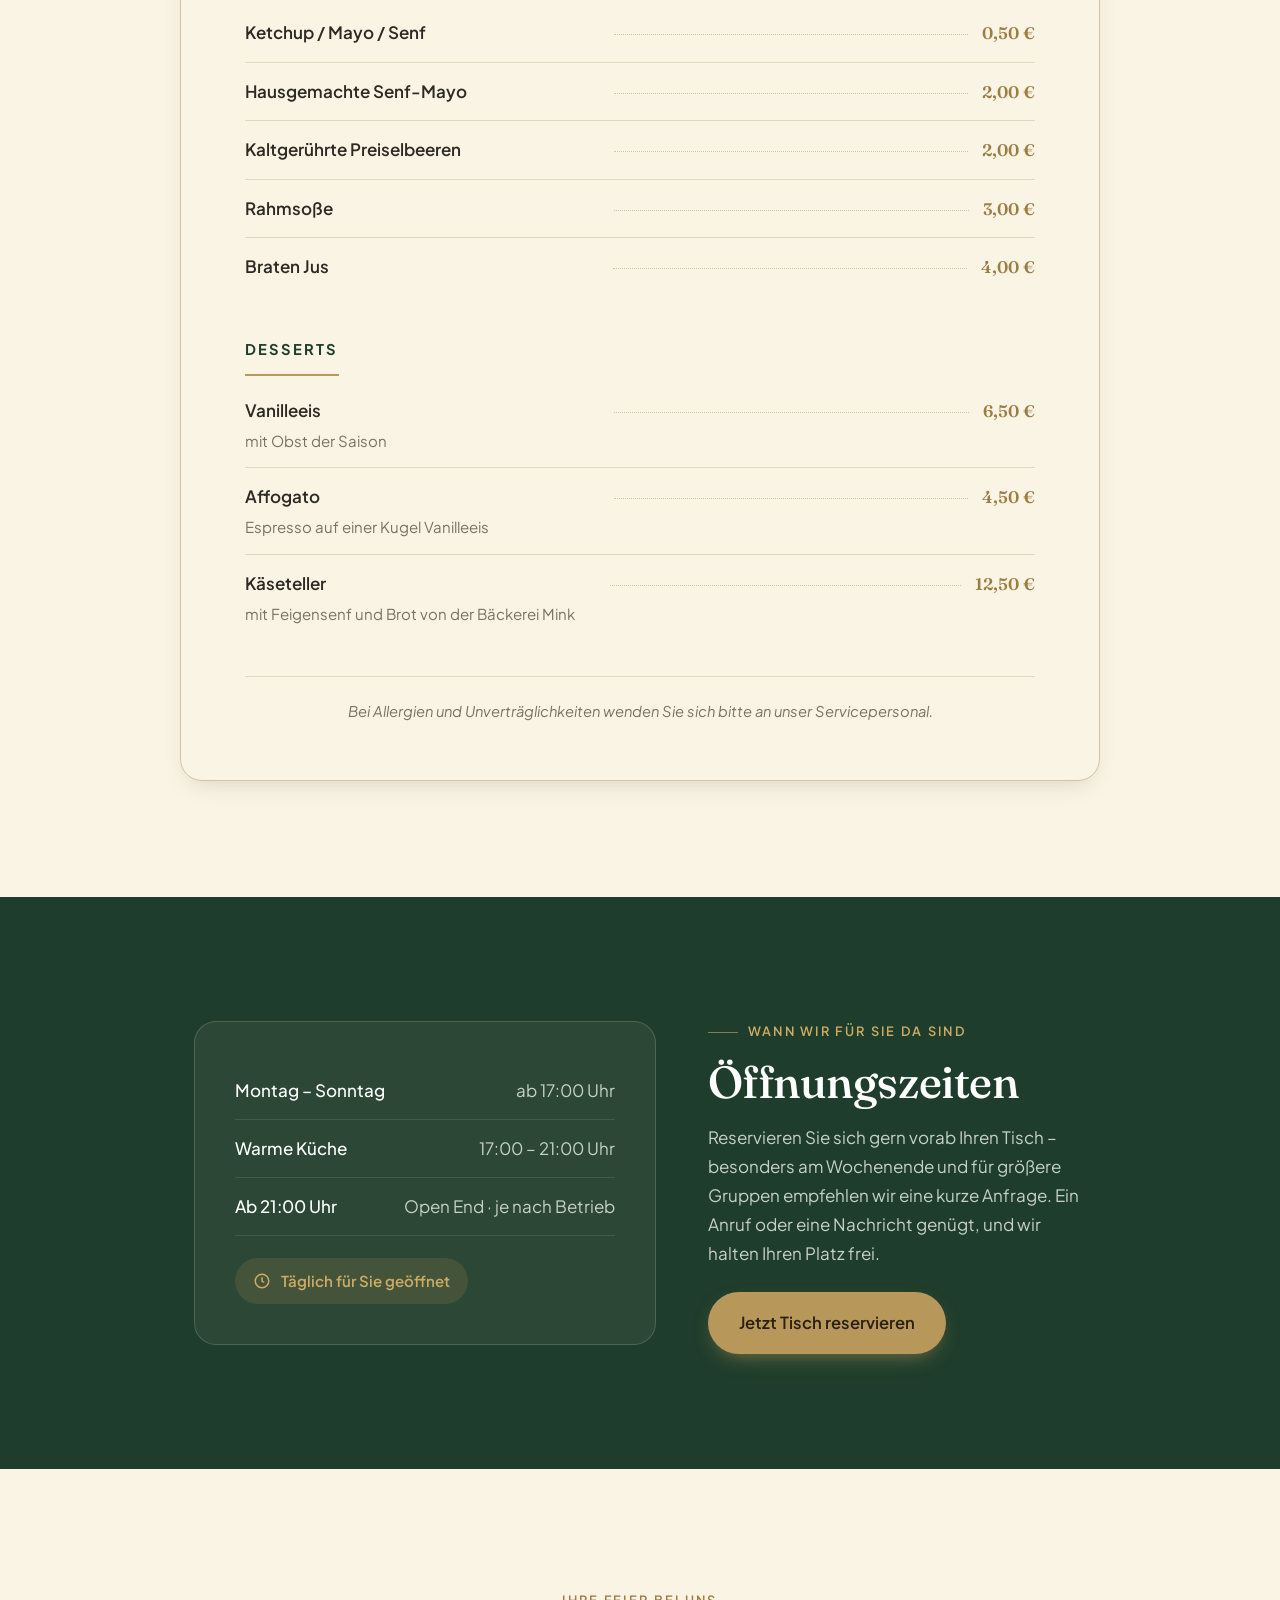
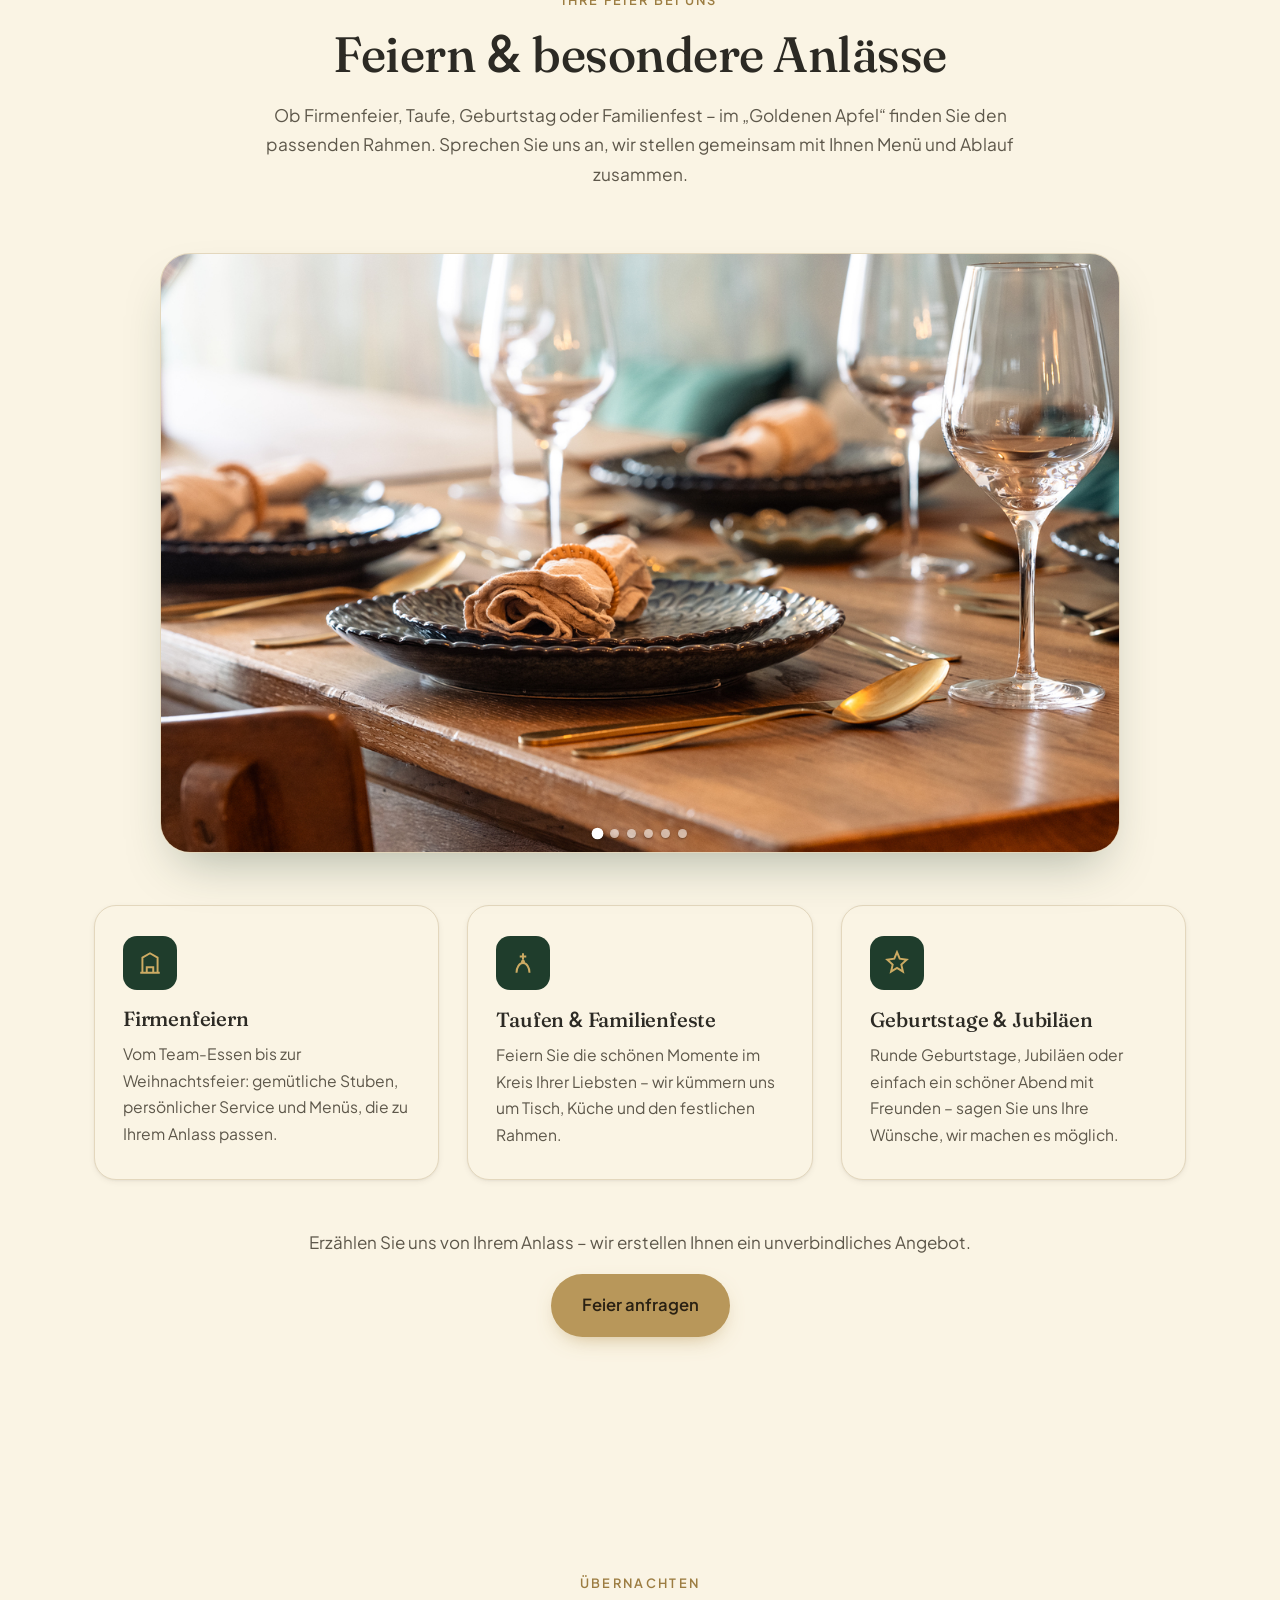
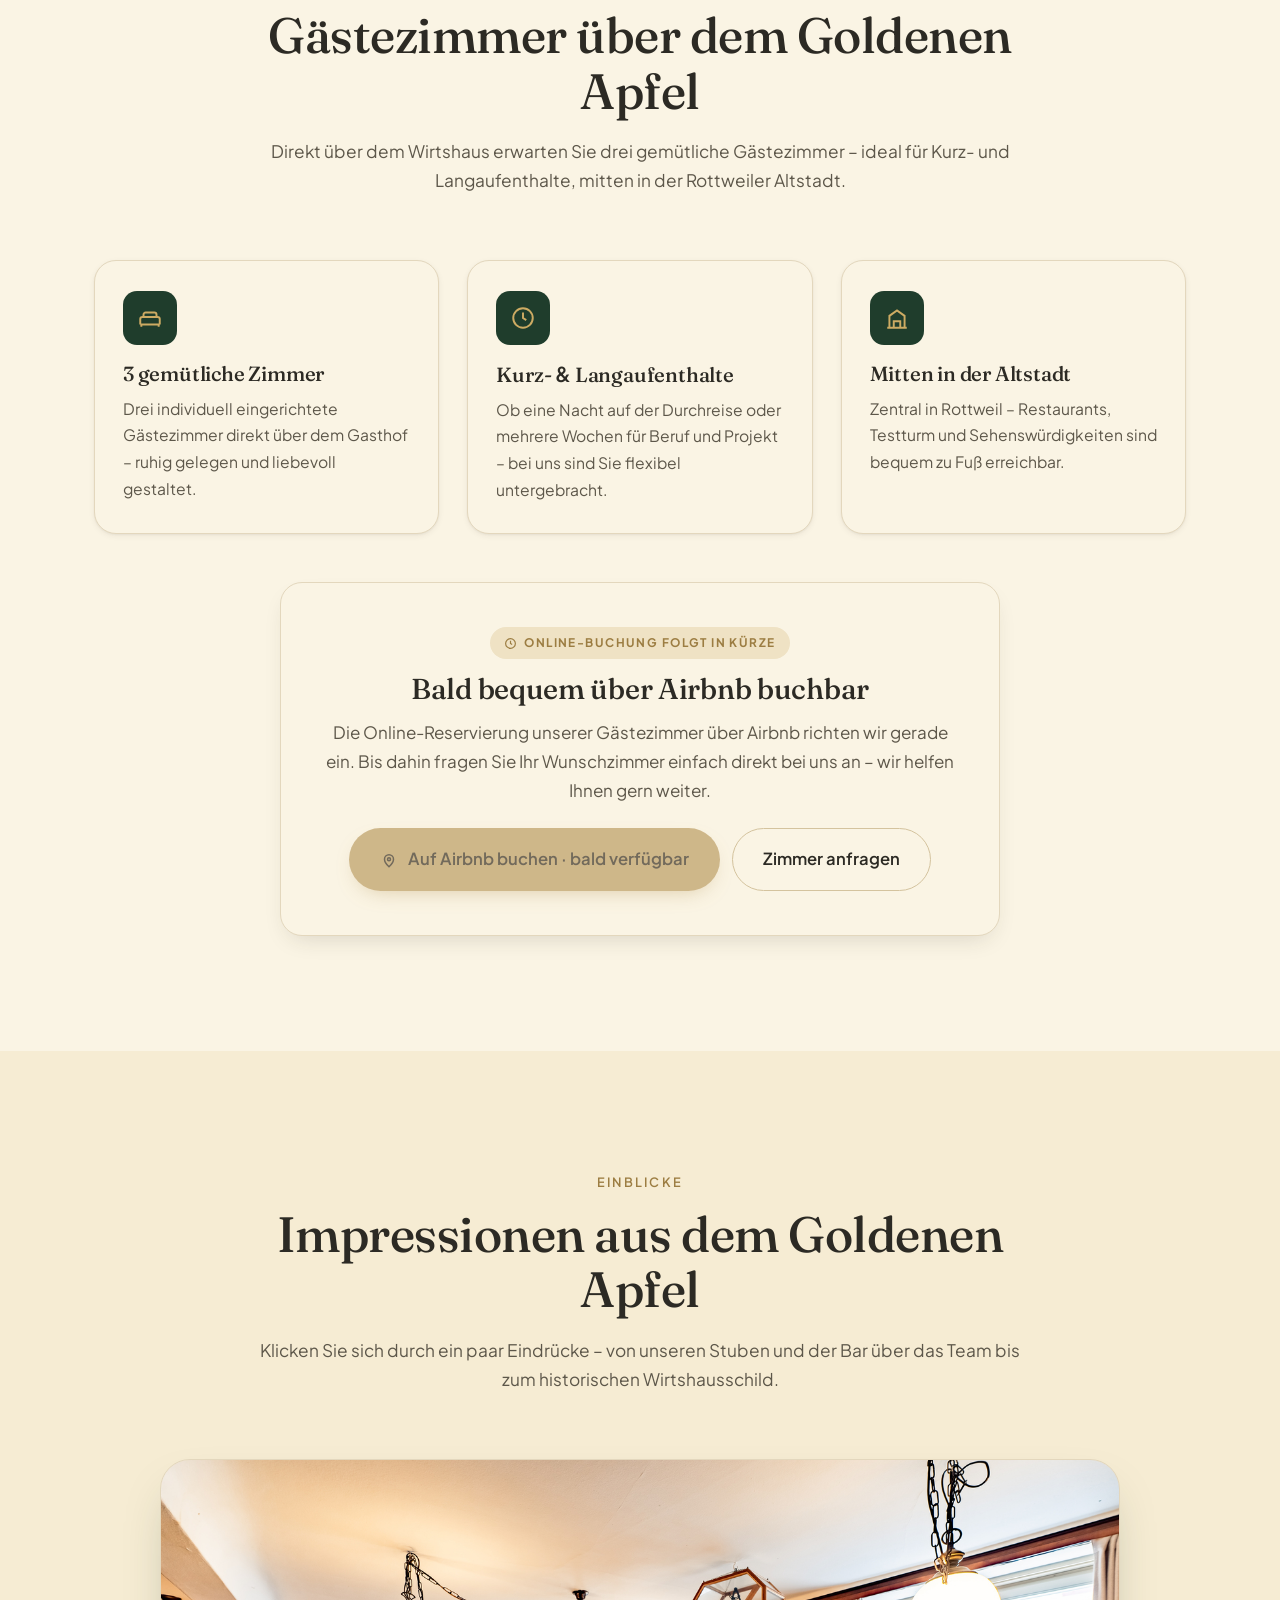
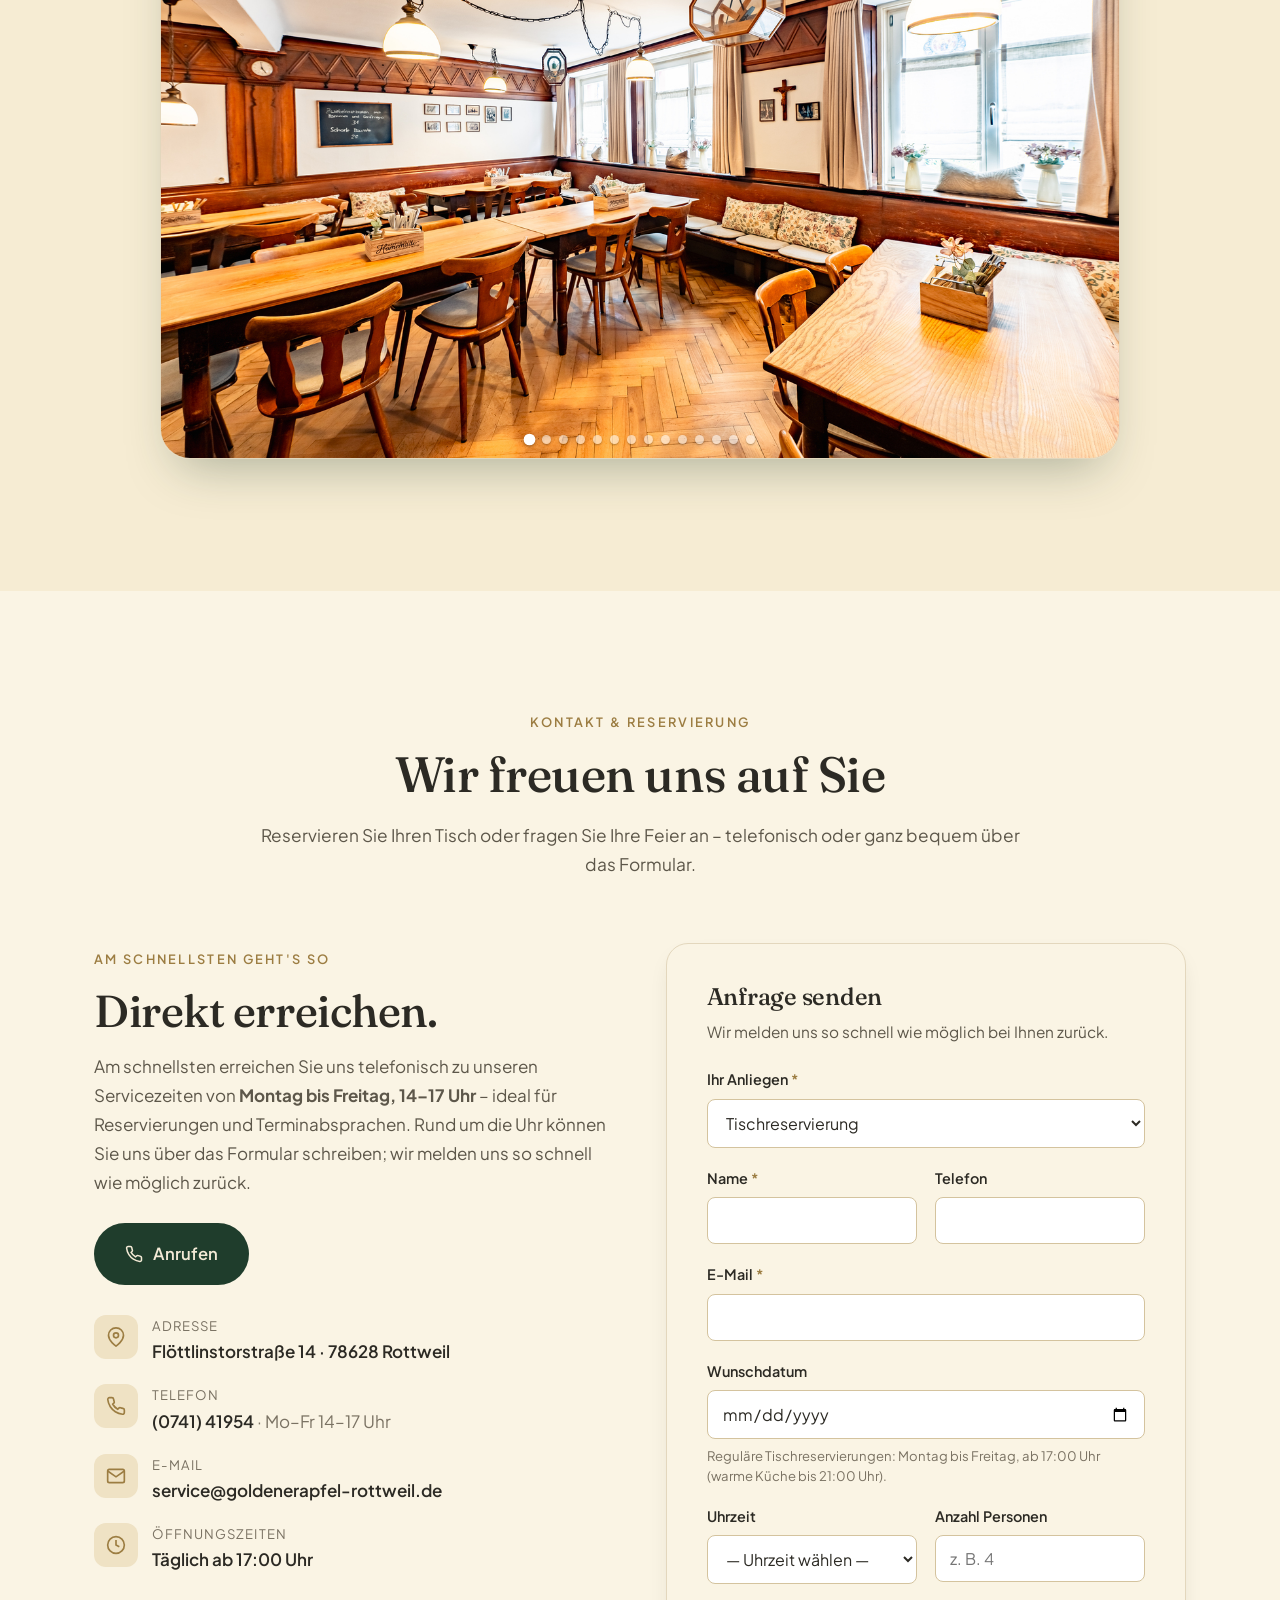
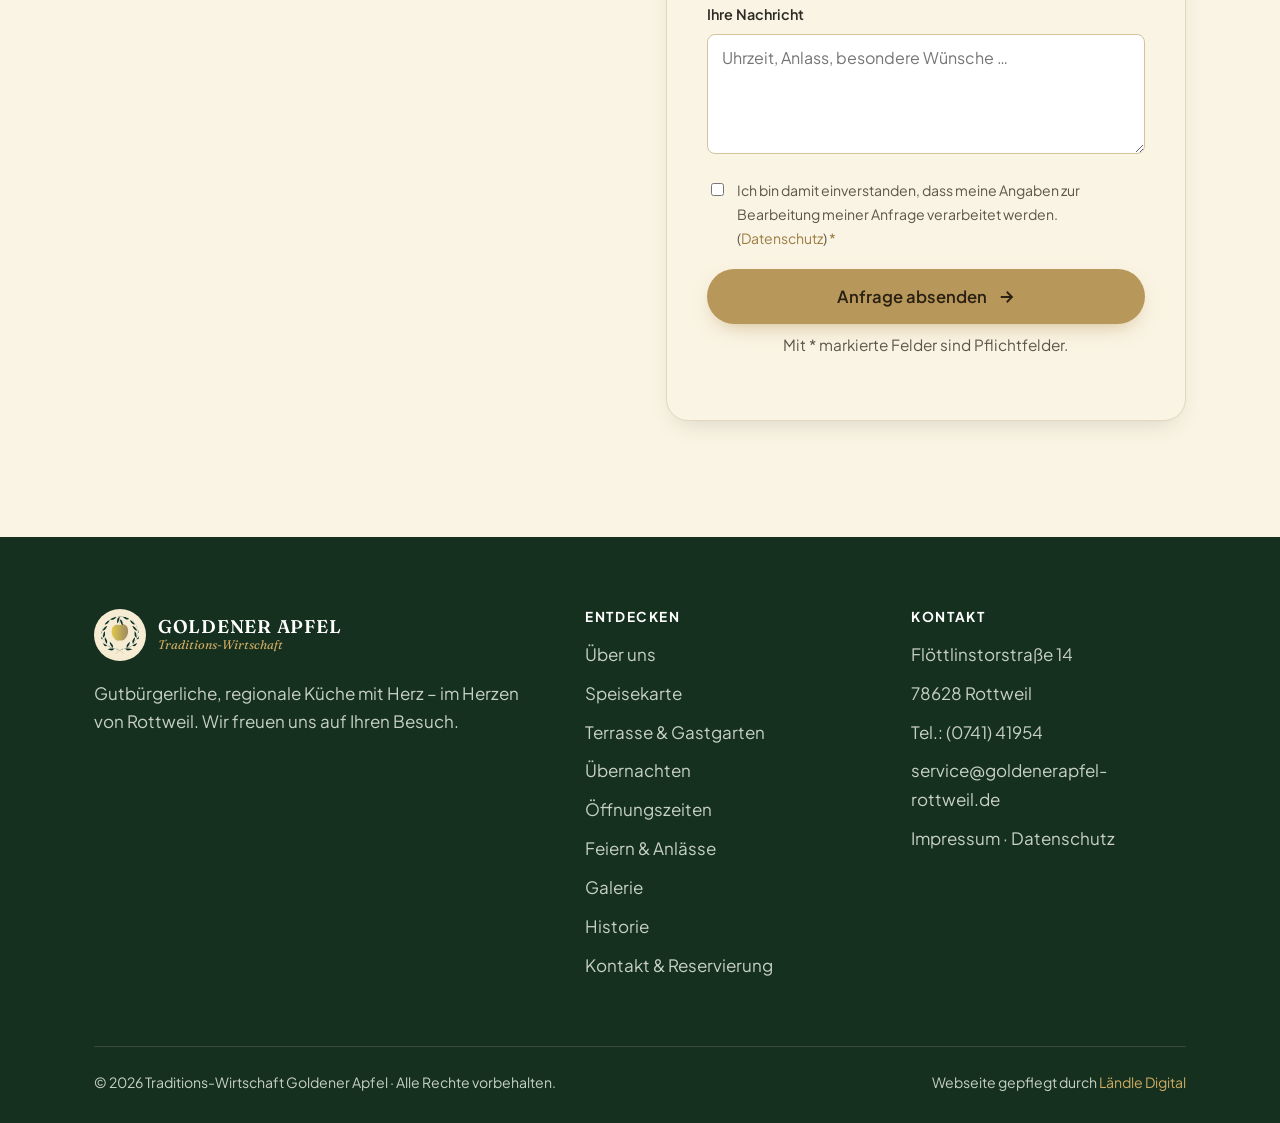
==== commit 91307ffb: "Reservierungsformular: Uhrzeit-Auswahl + Mo–Fr-Regel - Neues Feld 'Uhrzeit' mit Slots innerhalb der " ====
--- a/index.html
+++ b/index.html
@@ -746,10 +746,28 @@
           <input type="email" id="cf-mail" name="email" required autocomplete="email" />
         </div>
 
+        <div class="field">
+          <label for="cf-datum">Wunschdatum</label>
+          <input type="date" id="cf-datum" name="Wunschdatum" />
+          <small class="field-hint" id="datumHint"></small>
+        </div>
+
         <div class="field field--row">
           <div>
-            <label for="cf-datum">Wunschdatum</label>
-            <input type="date" id="cf-datum" name="Wunschdatum" />
+            <label for="cf-zeit">Uhrzeit</label>
+            <select id="cf-zeit" name="Uhrzeit">
+              <option value="">— Uhrzeit wählen —</option>
+              <option>17:00</option>
+              <option>17:30</option>
+              <option>18:00</option>
+              <option>18:30</option>
+              <option>19:00</option>
+              <option>19:30</option>
+              <option>20:00</option>
+              <option>20:30</option>
+              <option>21:00</option>
+              <option value="Nach Absprache">Andere Uhrzeit (nach Absprache)</option>
+            </select>
           </div>
           <div>
             <label for="cf-personen">Anzahl Personen</label>
@@ -871,6 +889,37 @@
           : null;
     if (v) link.addEventListener('click', function () { presetAnliegen(v); });
   });
+
+  // Reservierungs-Regeln: reguläre Tischreservierung nur Mo–Fr; Hinweis zu Öffnungszeiten.
+  // (Feiern/Taufen usw. bleiben an Wochenenden & zu freien Zeiten möglich.)
+  (function () {
+    var anliegen = document.getElementById('cf-anliegen');
+    var datum = document.getElementById('cf-datum');
+    var hint = document.getElementById('datumHint');
+    if (!datum) return;
+    try { datum.min = new Date().toISOString().slice(0, 10); } catch (e) {}
+    function normal() { return !anliegen || anliegen.value === 'Tischreservierung'; }
+    function setHint(msg, warn) { if (!hint) return; hint.textContent = msg; hint.classList.toggle('is-warn', !!warn); }
+    function baseHint() {
+      if (normal()) setHint('Reguläre Tischreservierungen: Montag bis Freitag, ab 17:00 Uhr (warme Küche bis 21:00 Uhr).', false);
+      else setHint('Für Feiern & besondere Anlässe sind auch Wochenenden und individuelle Zeiten möglich – geben Sie Ihren Wunsch einfach an.', false);
+    }
+    function check() {
+      if (normal() && datum.value) {
+        var day = new Date(datum.value + 'T00:00:00').getDay(); // 0 = So, 6 = Sa
+        if (day === 0 || day === 6) {
+          datum.value = '';
+          setHint('An Wochenenden nehmen wir keine regulären Tischreservierungen an – bitte ein Datum von Montag bis Freitag wählen. Für eine Feier am Wochenende oben bei „Ihr Anliegen" z. B. „Firmenfeier" oder „Taufe / Familienfest" auswählen.', true);
+          return;
+        }
+      }
+      baseHint();
+    }
+    if (anliegen) anliegen.addEventListener('change', check);
+    datum.addEventListener('change', check);
+    datum.addEventListener('input', check);
+    baseHint();
+  })();
 
   // Slideshows / Slider
   document.querySelectorAll('[data-slider]').forEach(function (sl) {
--- a/style.css
+++ b/style.css
@@ -142,7 +142,7 @@
 .topbar__inner { display: flex; align-items: center; gap: 20px; min-height: 76px; }
 .topbar__logo { display: flex; align-items: center; gap: 12px; color: var(--green); }
 .topbar__logo:hover { color: var(--green); }
-.topbar__logo img { width: 46px; height: 46px; }
+.topbar__logo img { width: 52px; height: 52px; }
 .topbar__wordmark { display: flex; flex-direction: column; line-height: 1; }
 .topbar__wordmark b { font-family: var(--font-display); font-weight: 600; font-size: 1.15rem; letter-spacing: .04em; color: var(--green); }
 .topbar__wordmark small { font-family: var(--font-display); font-style: italic; font-size: .78rem; color: var(--gold-deep); margin-top: 3px; }
@@ -539,3 +539,16 @@
 .intro-play svg { margin-left: 4px; }
 .intro-play:hover { transform: scale(1.06); background: var(--gold-light); }
 .intro-play.is-hidden { display: none; }
+
+
+/* Logo-Feinschliff mobil: Emblem gut erkennbar, Schriftzug kompakt */
+@media (max-width: 560px) {
+  .topbar__logo img { width: 50px; height: 50px; }
+  .topbar__logo { gap: 10px; }
+  .topbar__wordmark b { font-size: 1.02rem; }
+  .topbar__wordmark small { font-size: .66rem; }
+}
+
+/* Hinweis unter Formularfeldern (z. B. Reservierungs-Regeln) */
+.field-hint { display: block; margin-top: 7px; font-size: .82rem; line-height: 1.5; color: var(--ink-soft); }
+.field-hint.is-warn { color: #b23b2e; font-weight: 500; }
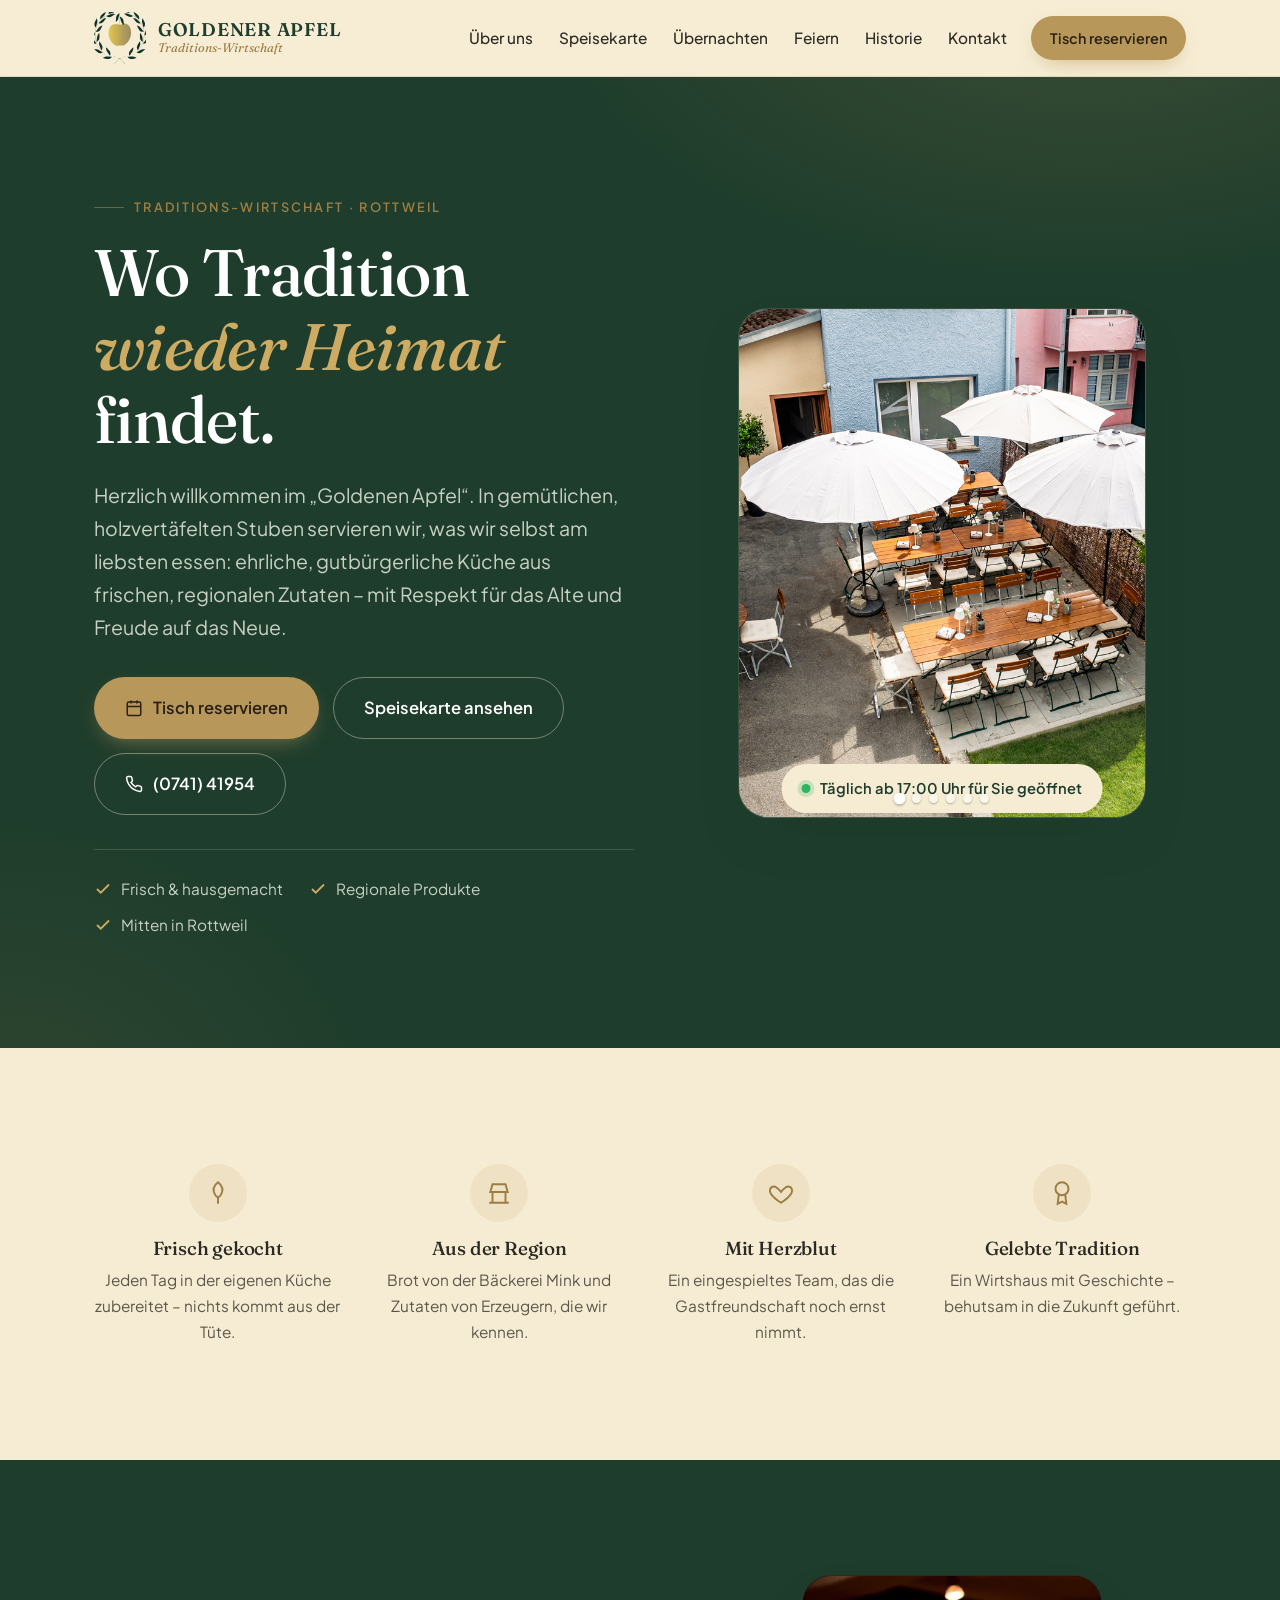
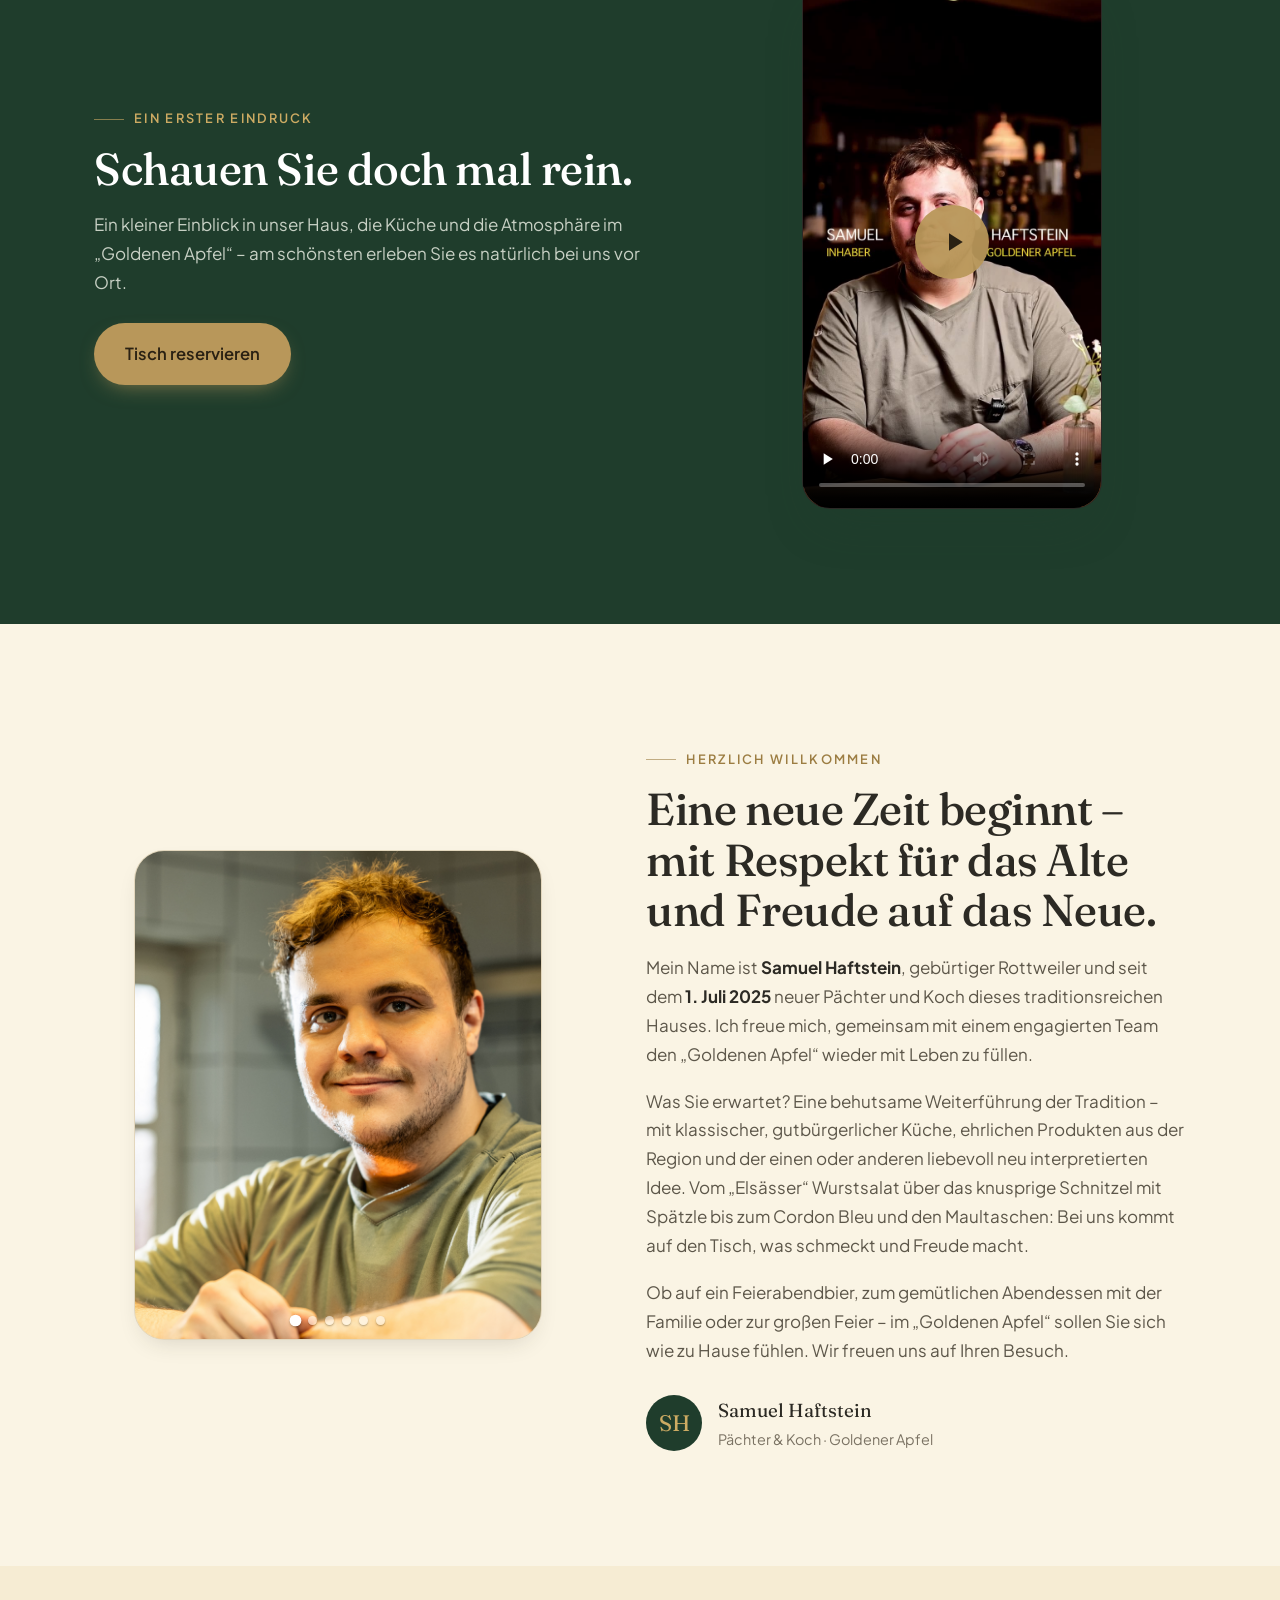
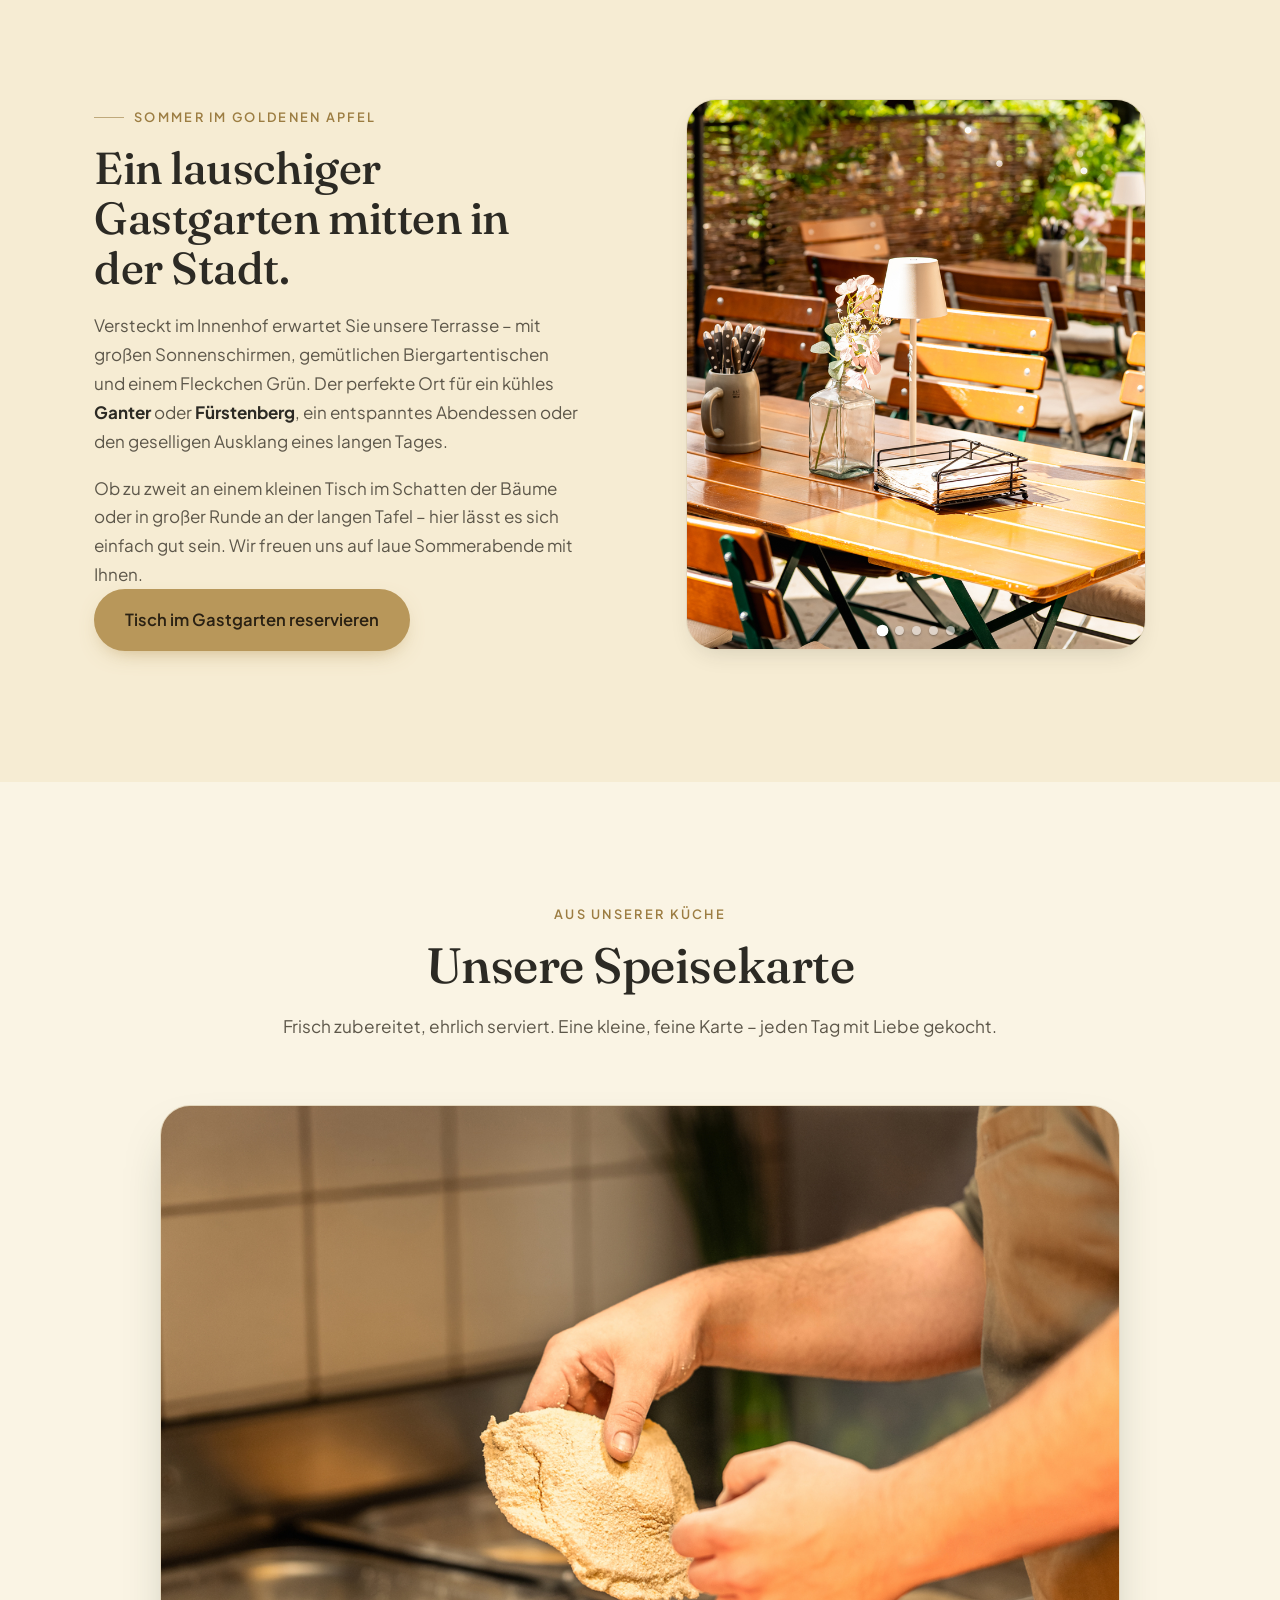
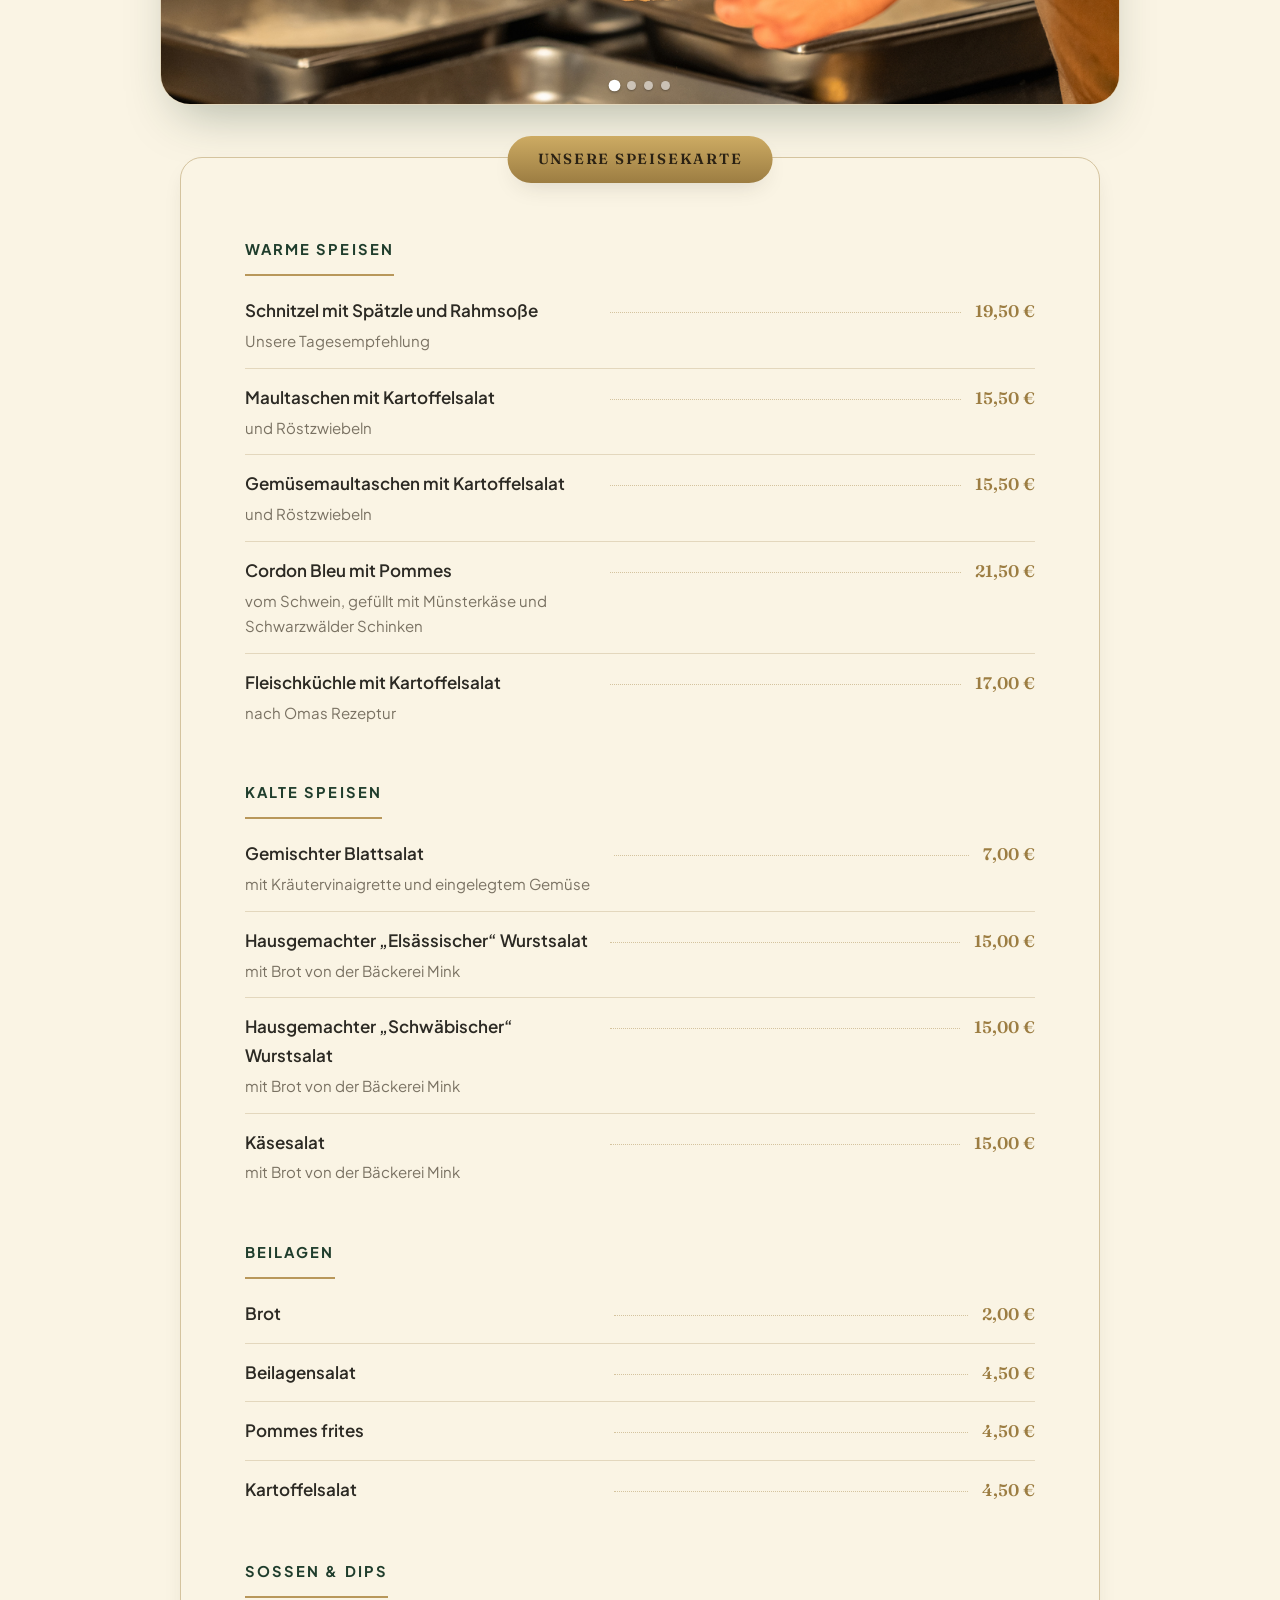
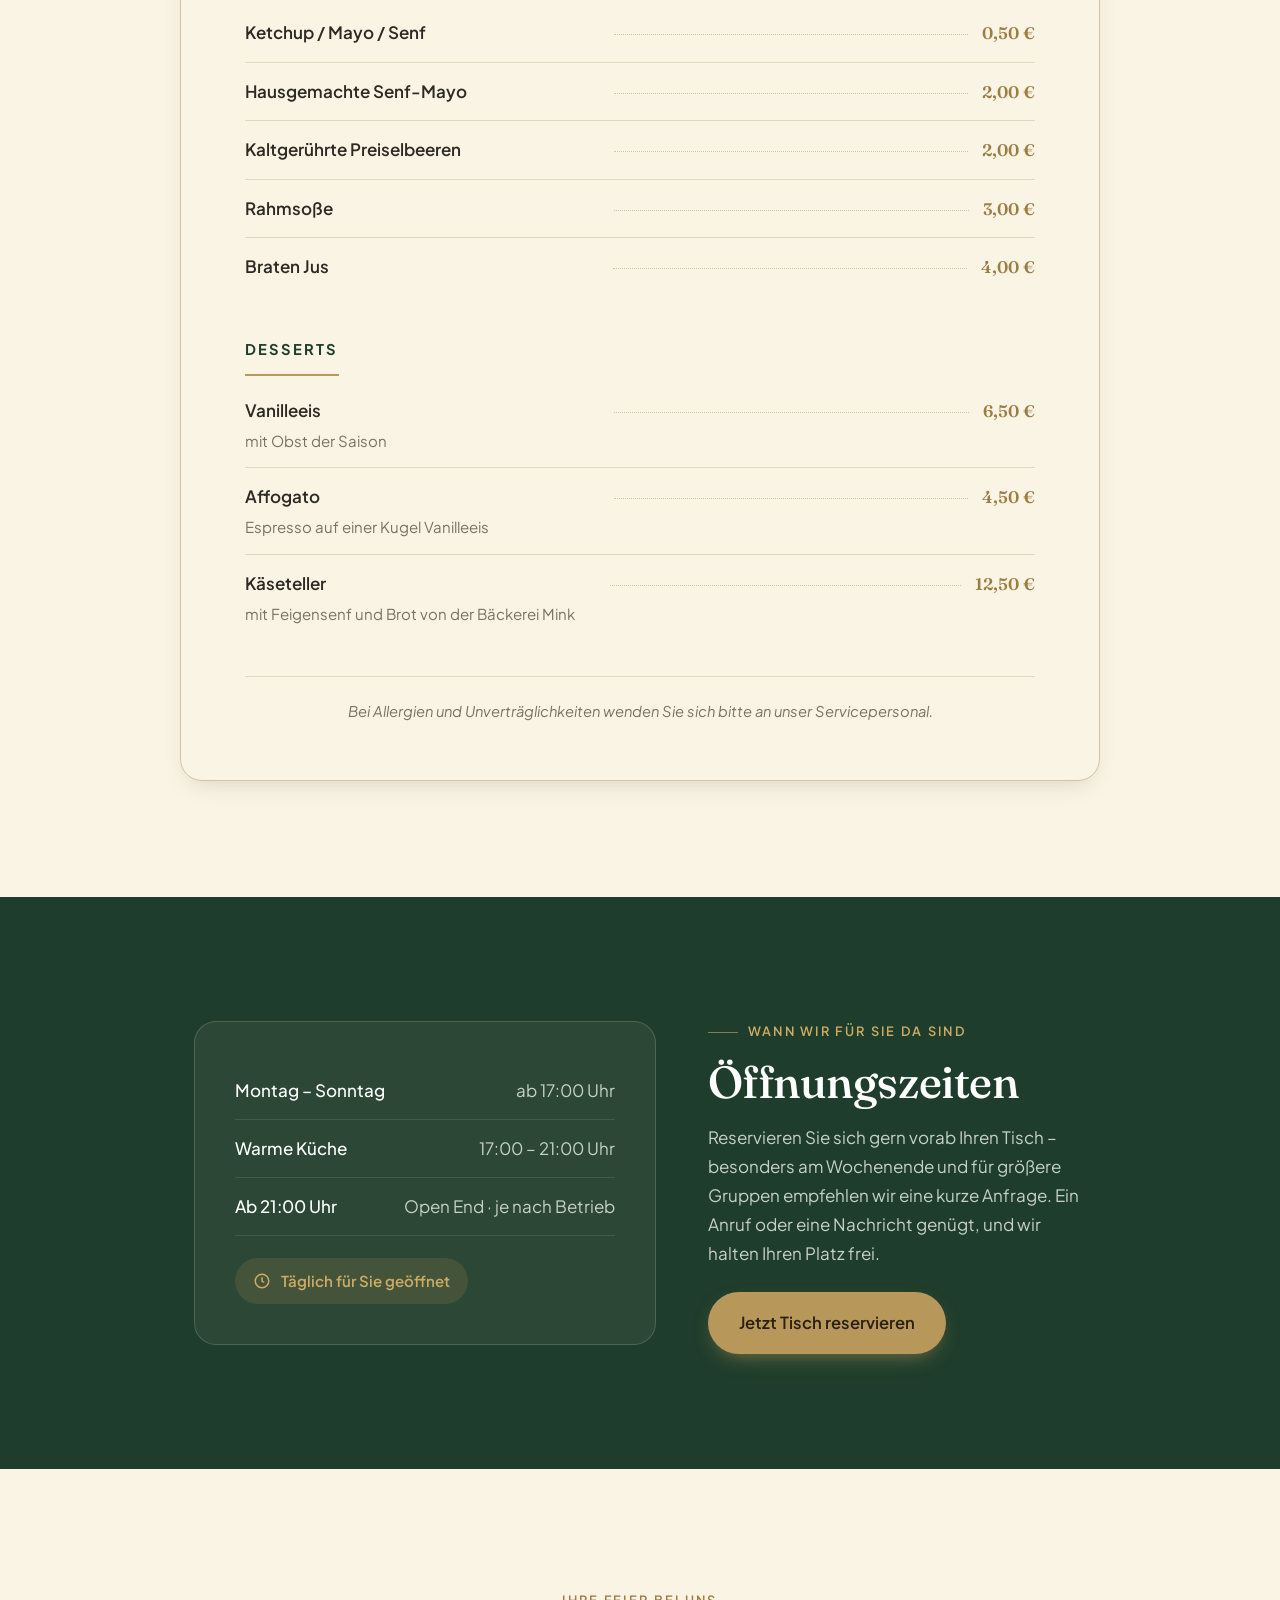
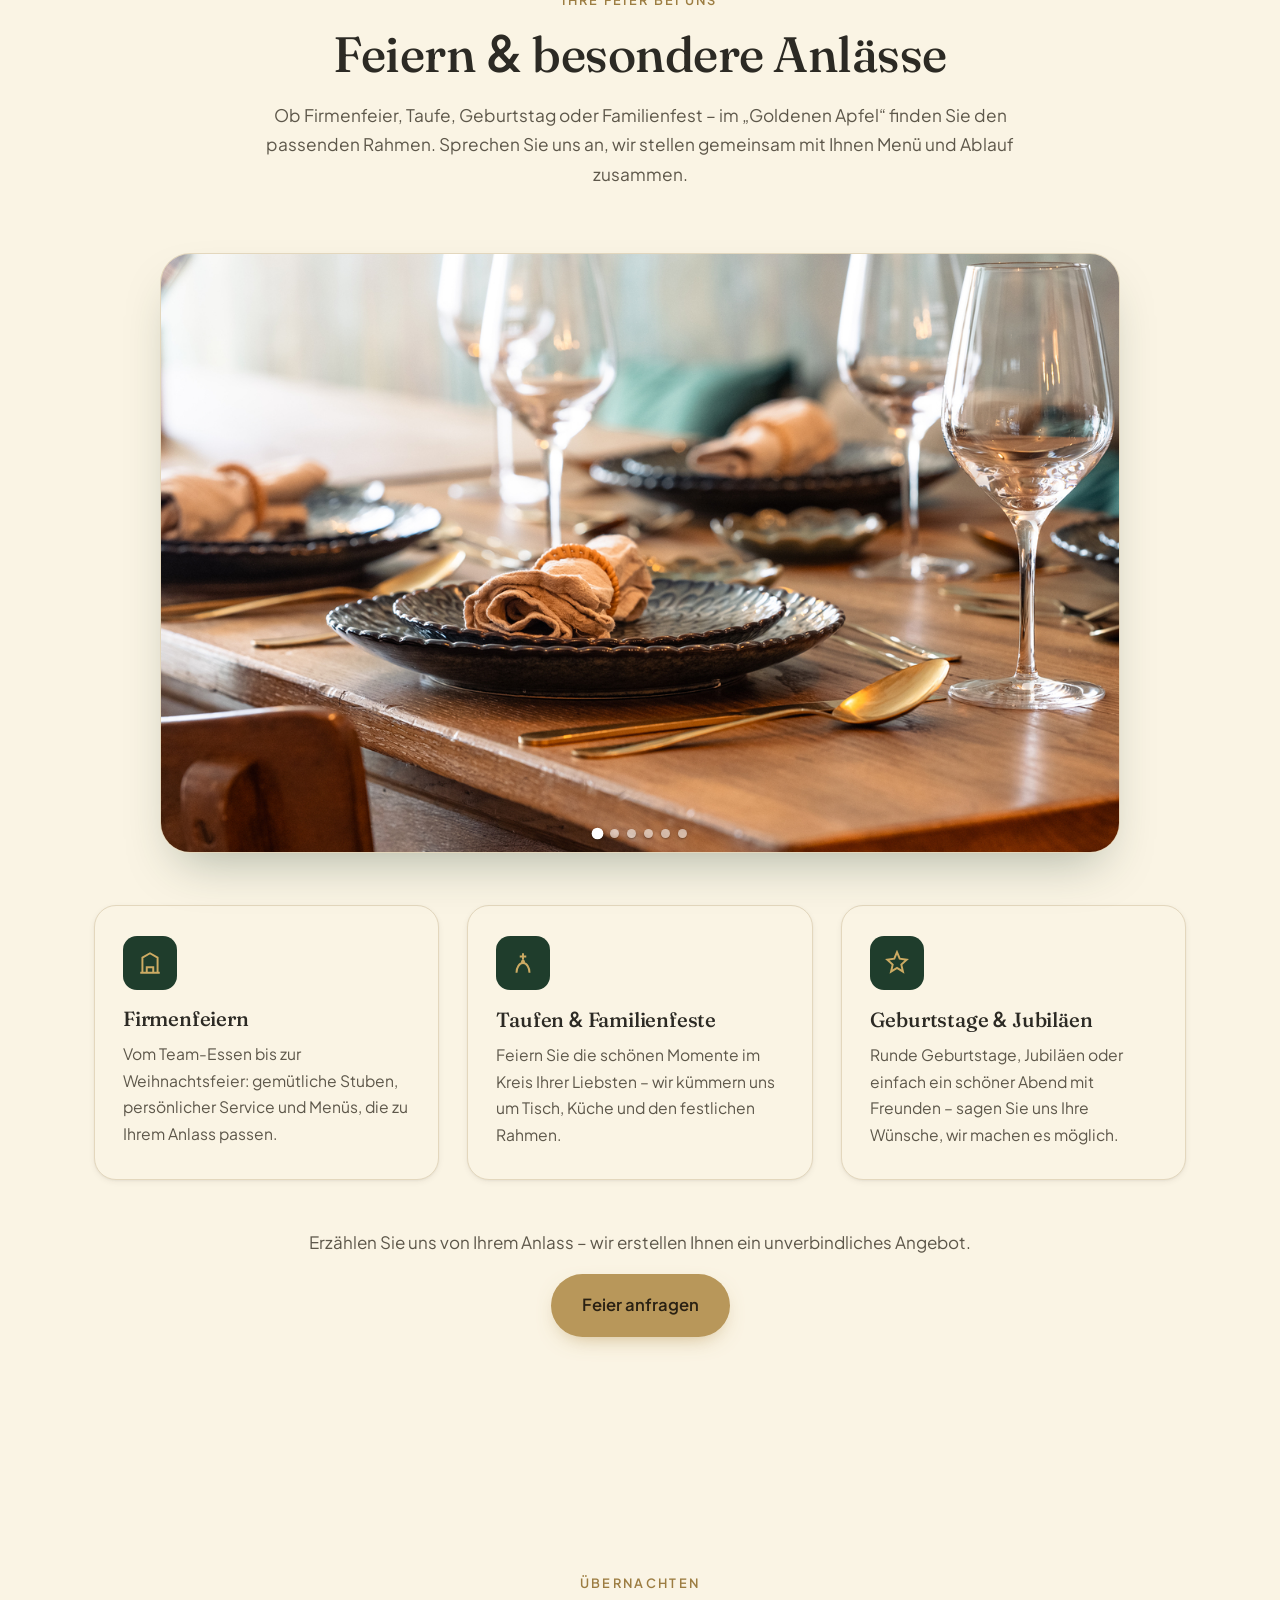
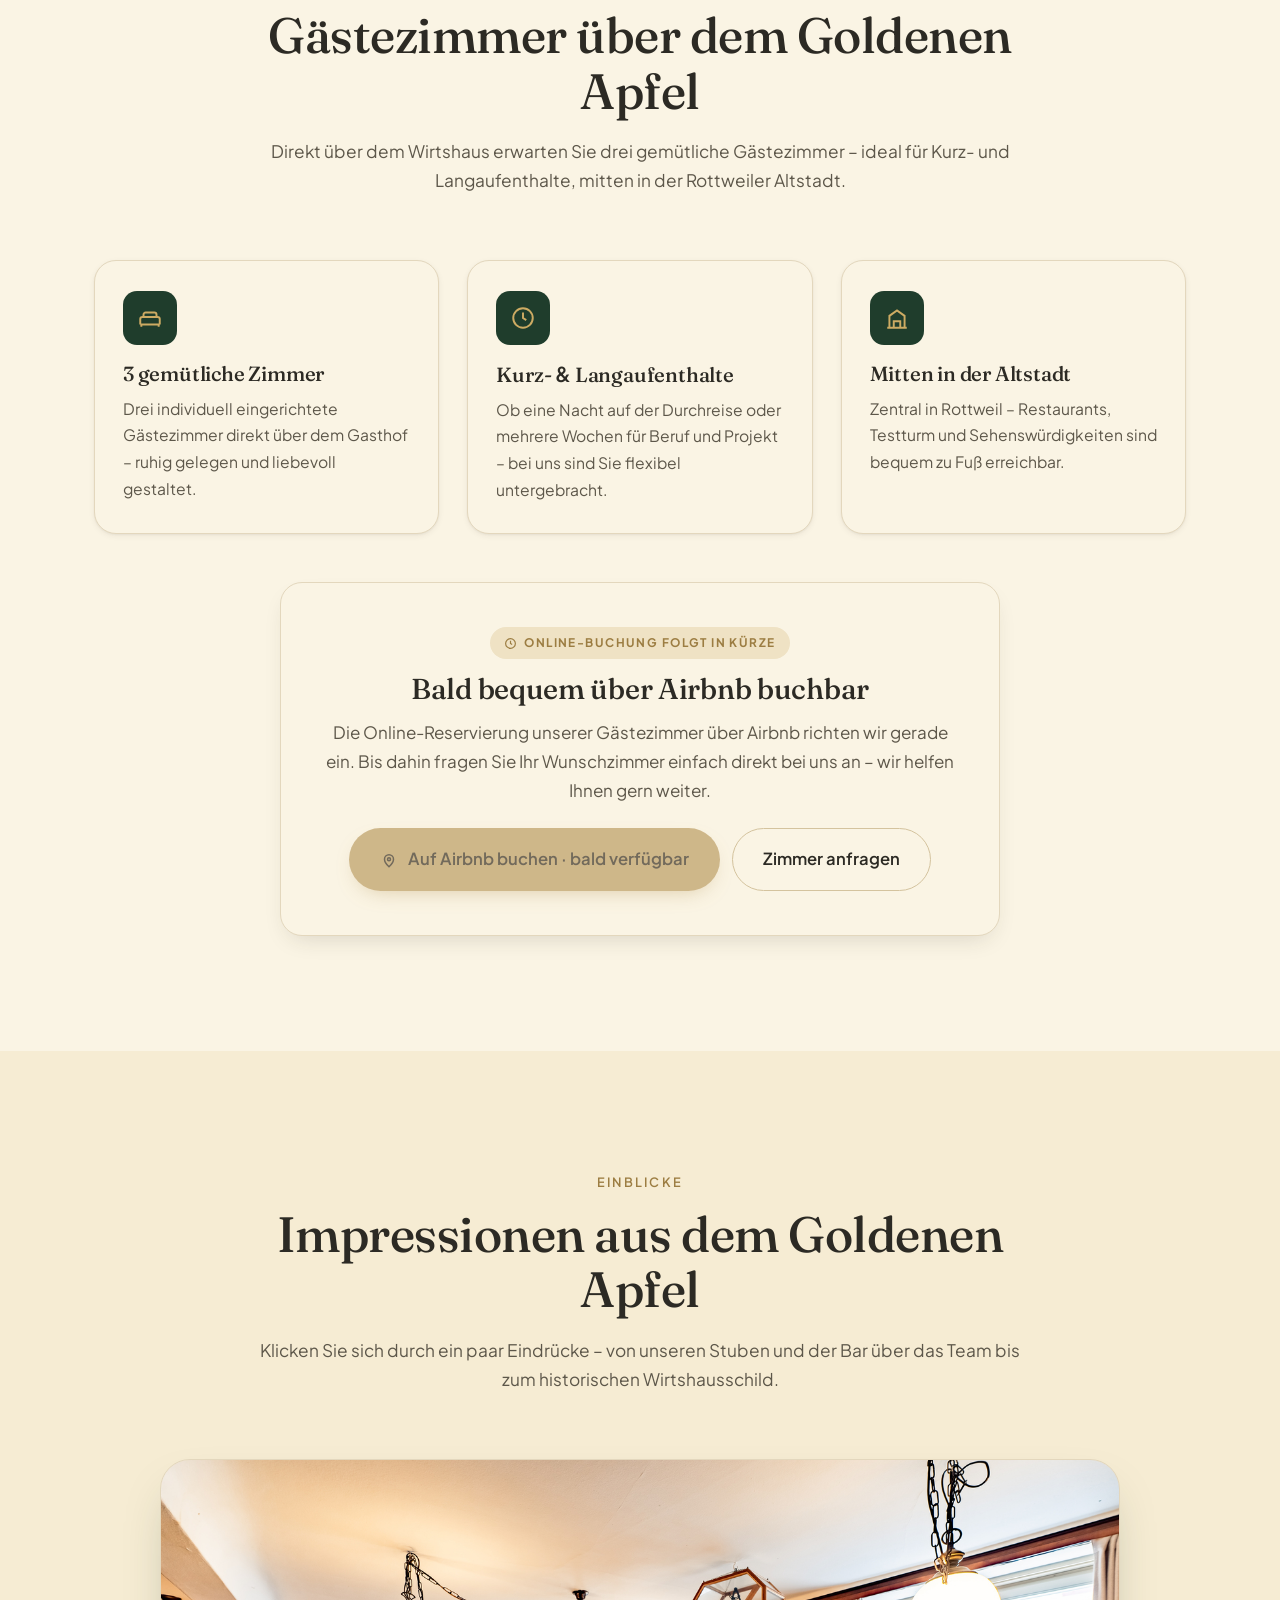
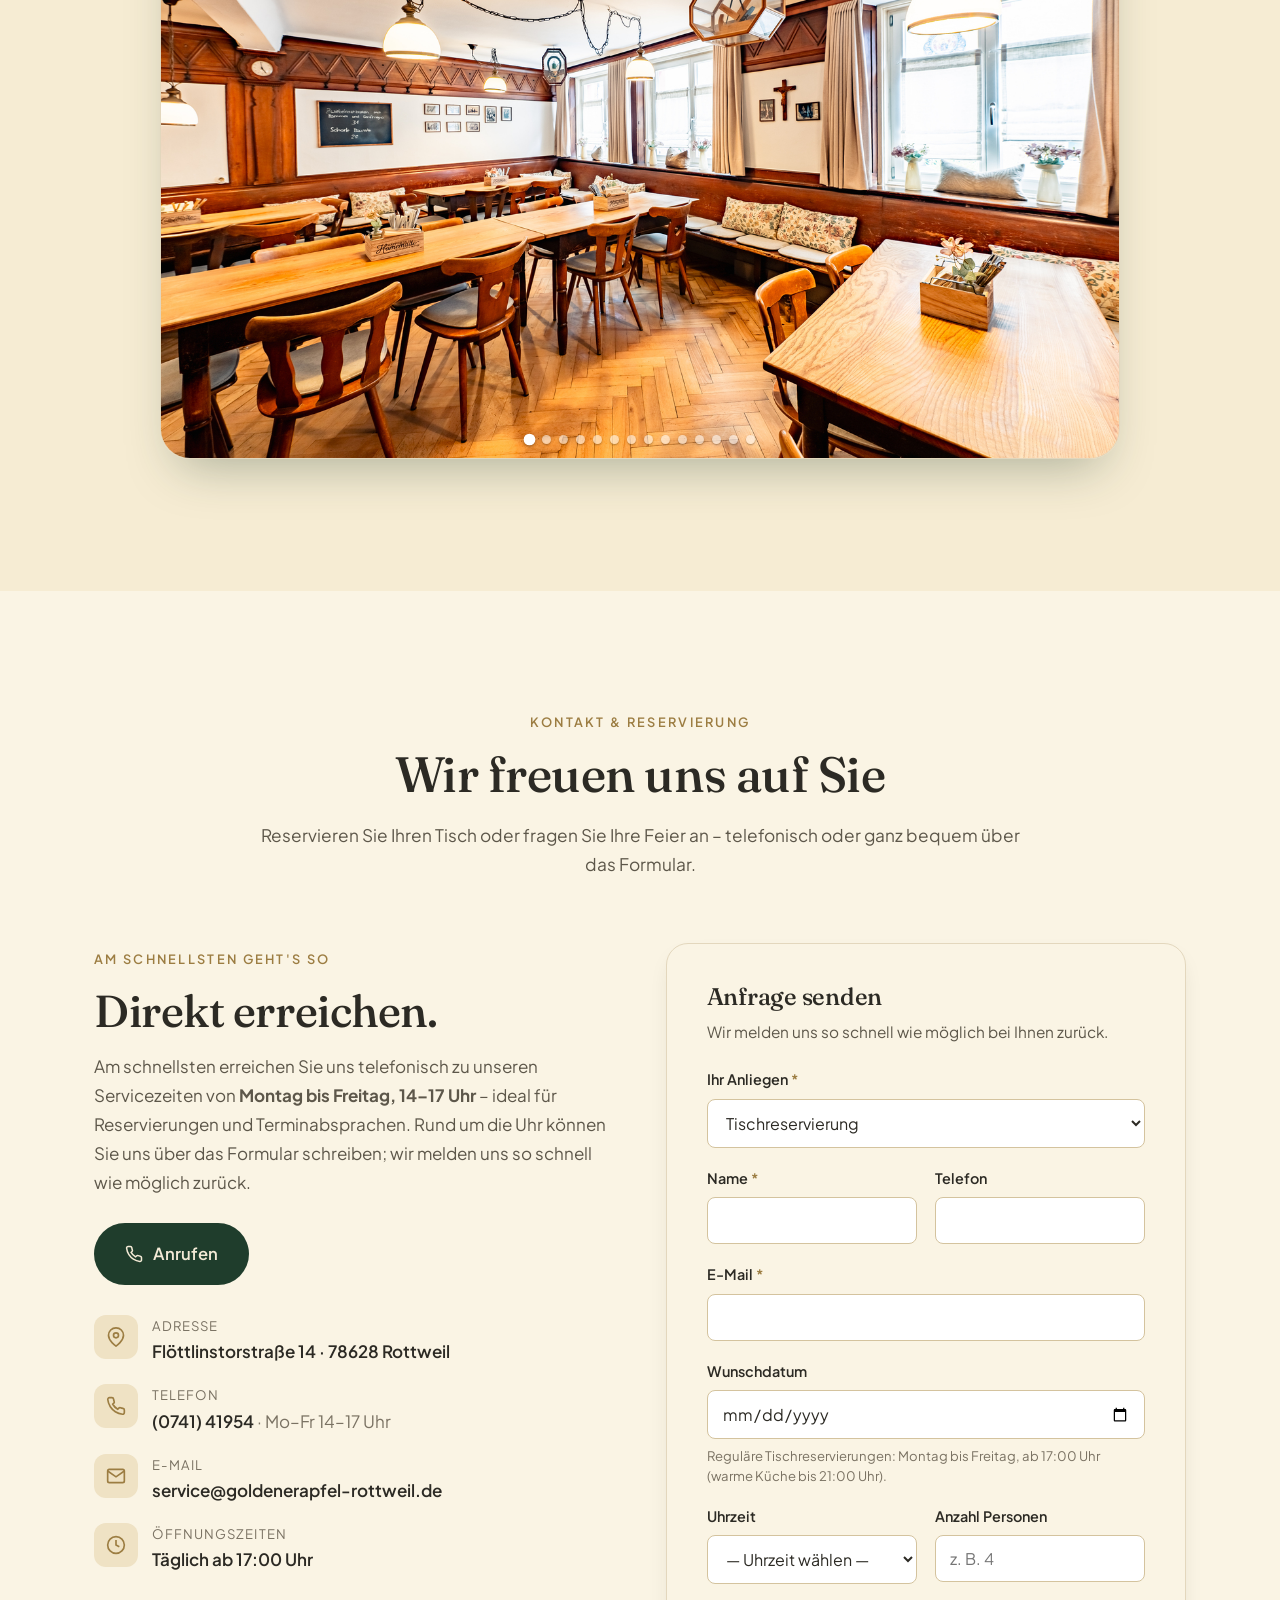
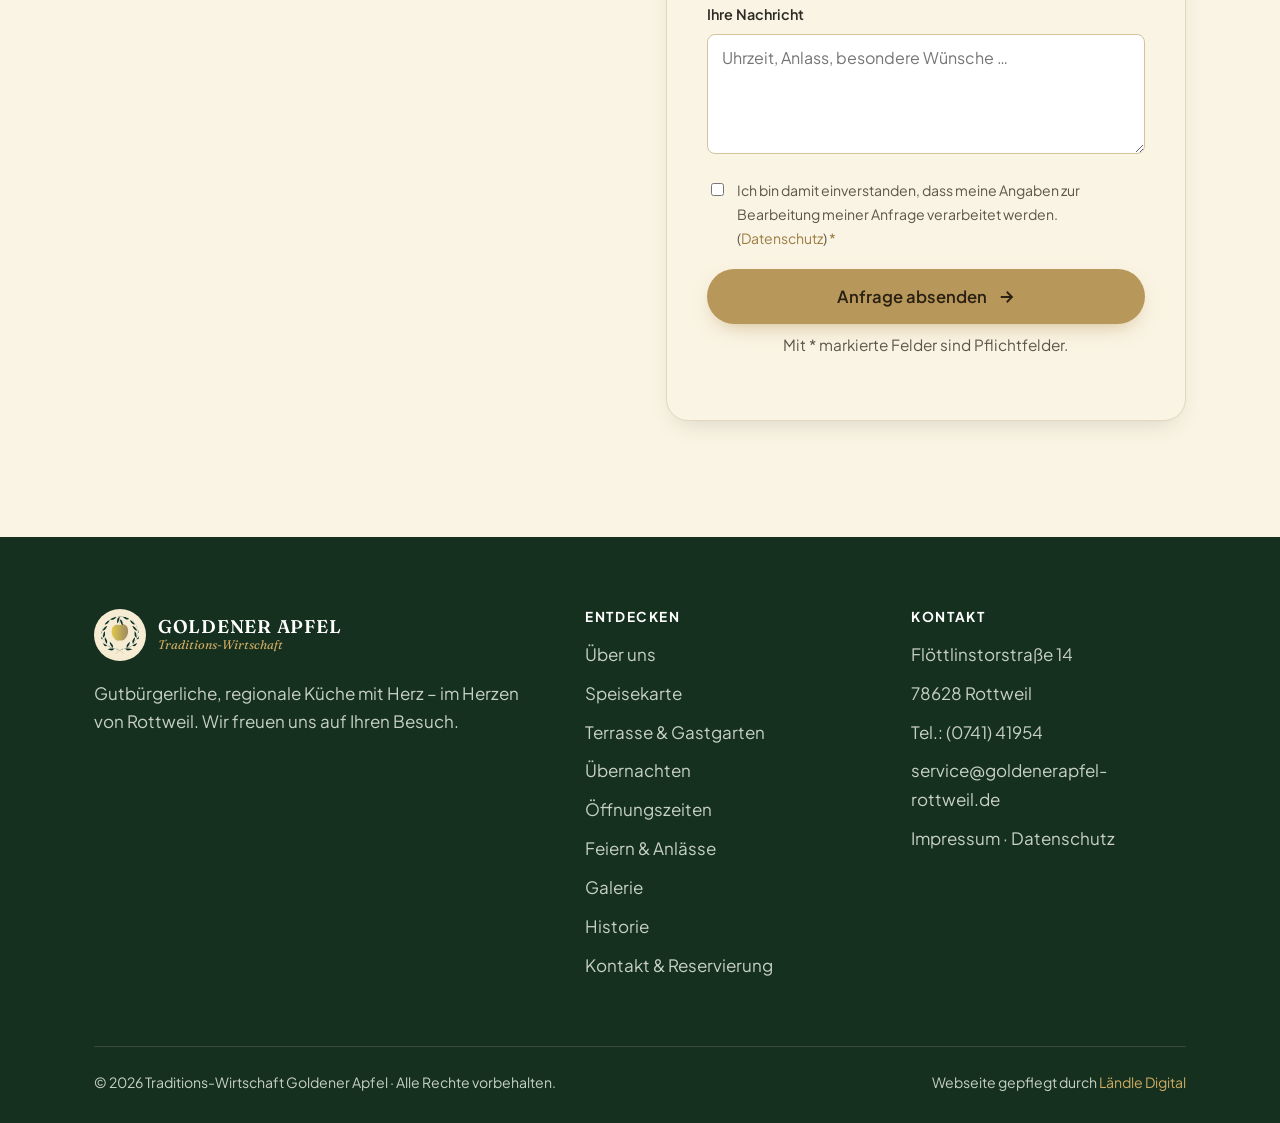
==== commit b86f7744: "Weihnachtsmenü komplett entfernt (Popup, JS, Formular-Option, CSS) Co-Authored-By: Claude Opus 4.8 <" ====
--- a/index.html
+++ b/index.html
@@ -725,7 +725,6 @@
             <option value="Taufe / Familienfest">Taufe / Familienfest</option>
             <option value="Geburtstag / Jubiläum">Geburtstag / Jubiläum</option>
             <option value="Zimmeranfrage / Übernachtung">Zimmeranfrage / Übernachtung</option>
-            <option value="Weihnachtsmenü (25./26. Dezember)">Weihnachtsmenü (25./26. Dezember)</option>
             <option value="Allgemeine Frage">Allgemeine Frage</option>
           </select>
         </div>
@@ -844,23 +843,6 @@
     </div>
   </div>
 </footer>
-
-<!-- ============================================================
-     WEIHNACHTS-POPUP
-============================================================= -->
-<aside class="xmas-pop" id="xmasPop" role="dialog" aria-label="Weihnachten im Goldenen Apfel" aria-hidden="true">
-  <div class="xmas-pop__top"></div>
-  <button type="button" class="xmas-pop__close" id="xmasClose" aria-label="Schließen"><svg viewBox="0 0 24 24" width="15" height="15" fill="none" stroke="currentColor" stroke-width="2.4"><path d="M18 6 6 18M6 6l12 12"/></svg></button>
-  <div class="xmas-pop__body">
-    <span class="xmas-pop__eyebrow"><svg viewBox="0 0 24 24" width="14" height="14" fill="none" stroke="currentColor" stroke-width="1.8"><path d="M12 2 9 8l-6 1 5 4-1 7 5-3 5 3-1-7 5-4-6-1z"/></svg> Festtage im Goldenen Apfel</span>
-    <h4>Weihnachtsmenü auf Vorbestellung</h4>
-    <p>An den Feiertagen – <strong>25. &amp; 26. Dezember</strong> – verwöhnen wir Sie mit einem festlichen Weihnachtsmenü auf Reservierung. Sichern Sie sich rechtzeitig Ihren Tisch.</p>
-    <div class="xmas-pop__actions">
-      <a href="#kontakt" class="btn btn--primary btn--sm" id="xmasCta">Menü reservieren</a>
-      <button type="button" class="btn btn--on-green btn--sm" id="xmasLater">Später</button>
-    </div>
-  </div>
-</aside>
 
 <script>
   // Mobile-Navigation
@@ -977,21 +959,6 @@
     v.addEventListener('play', function () { b.classList.add('is-hidden'); });
     v.addEventListener('ended', function () { b.classList.remove('is-hidden'); });
   })();
-
-  // Weihnachts-Popup (einmal pro Browser-Sitzung)
-  (function () {
-    var pop = document.getElementById('xmasPop'); if (!pop) return;
-    try { if (sessionStorage.getItem('ga_xmas_dismissed') === '1') return; } catch (e) {}
-    function dismiss() {
-      pop.classList.remove('is-open'); pop.setAttribute('aria-hidden', 'true');
-      try { sessionStorage.setItem('ga_xmas_dismissed', '1'); } catch (e) {}
-    }
-    var c = document.getElementById('xmasClose'); if (c) c.addEventListener('click', dismiss);
-    var l = document.getElementById('xmasLater'); if (l) l.addEventListener('click', dismiss);
-    var cta = document.getElementById('xmasCta');
-    if (cta) cta.addEventListener('click', function () { presetAnliegen('Weihnachtsmenü (25./26. Dezember)'); dismiss(); });
-    setTimeout(function () { pop.classList.add('is-open'); pop.setAttribute('aria-hidden', 'false'); }, 6000);
-  })();
 </script>
 
 </body>
--- a/style.css
+++ b/style.css
@@ -482,28 +482,6 @@
 .btn.is-soon { opacity: .65; pointer-events: none; cursor: default; }
 @media (max-width: 560px) { .stay-cta__actions .btn { width: 100%; } }
 
-/* ======================================================================
-   WEIHNACHTS-POPUP
-====================================================================== */
-.xmas-pop {
-  position: fixed; right: 20px; bottom: 20px; z-index: 200;
-  width: min(360px, calc(100vw - 40px));
-  background: var(--green); color: var(--on-green);
-  border-radius: var(--radius-lg); border: 1px solid rgba(243,234,214,.18);
-  box-shadow: var(--shadow-lg); overflow: hidden;
-  transform: translateY(24px); opacity: 0; pointer-events: none;
-  transition: transform .4s ease, opacity .4s ease;
-}
-.xmas-pop.is-open { transform: none; opacity: 1; pointer-events: auto; }
-.xmas-pop__top { height: 4px; background: linear-gradient(90deg, var(--gold-light), var(--gold-deep)); }
-.xmas-pop__body { padding: 20px 22px 22px; position: relative; }
-.xmas-pop__eyebrow { display: inline-flex; align-items: center; gap: 8px; font-size: .72rem; font-weight: 700; letter-spacing: .14em; text-transform: uppercase; color: var(--gold-light); }
-.xmas-pop h4 { color: #fff; font-size: 1.3rem; margin-top: 10px; }
-.xmas-pop p { color: var(--on-green-mut); font-size: .95rem; margin-top: 10px; }
-.xmas-pop p strong { color: #fff; }
-.xmas-pop__actions { margin-top: 18px; display: flex; gap: 10px; flex-wrap: wrap; }
-.xmas-pop__close { position: absolute; top: 12px; right: 12px; width: 30px; height: 30px; border: none; border-radius: 50%; background: rgba(243,234,214,.14); color: var(--on-green); display: grid; place-items: center; cursor: pointer; transition: background .2s ease; }
-.xmas-pop__close:hover { background: rgba(243,234,214,.3); }
 
 /* ======================================================================
    INTRO-VIDEO (YouTube Short, hochkant)
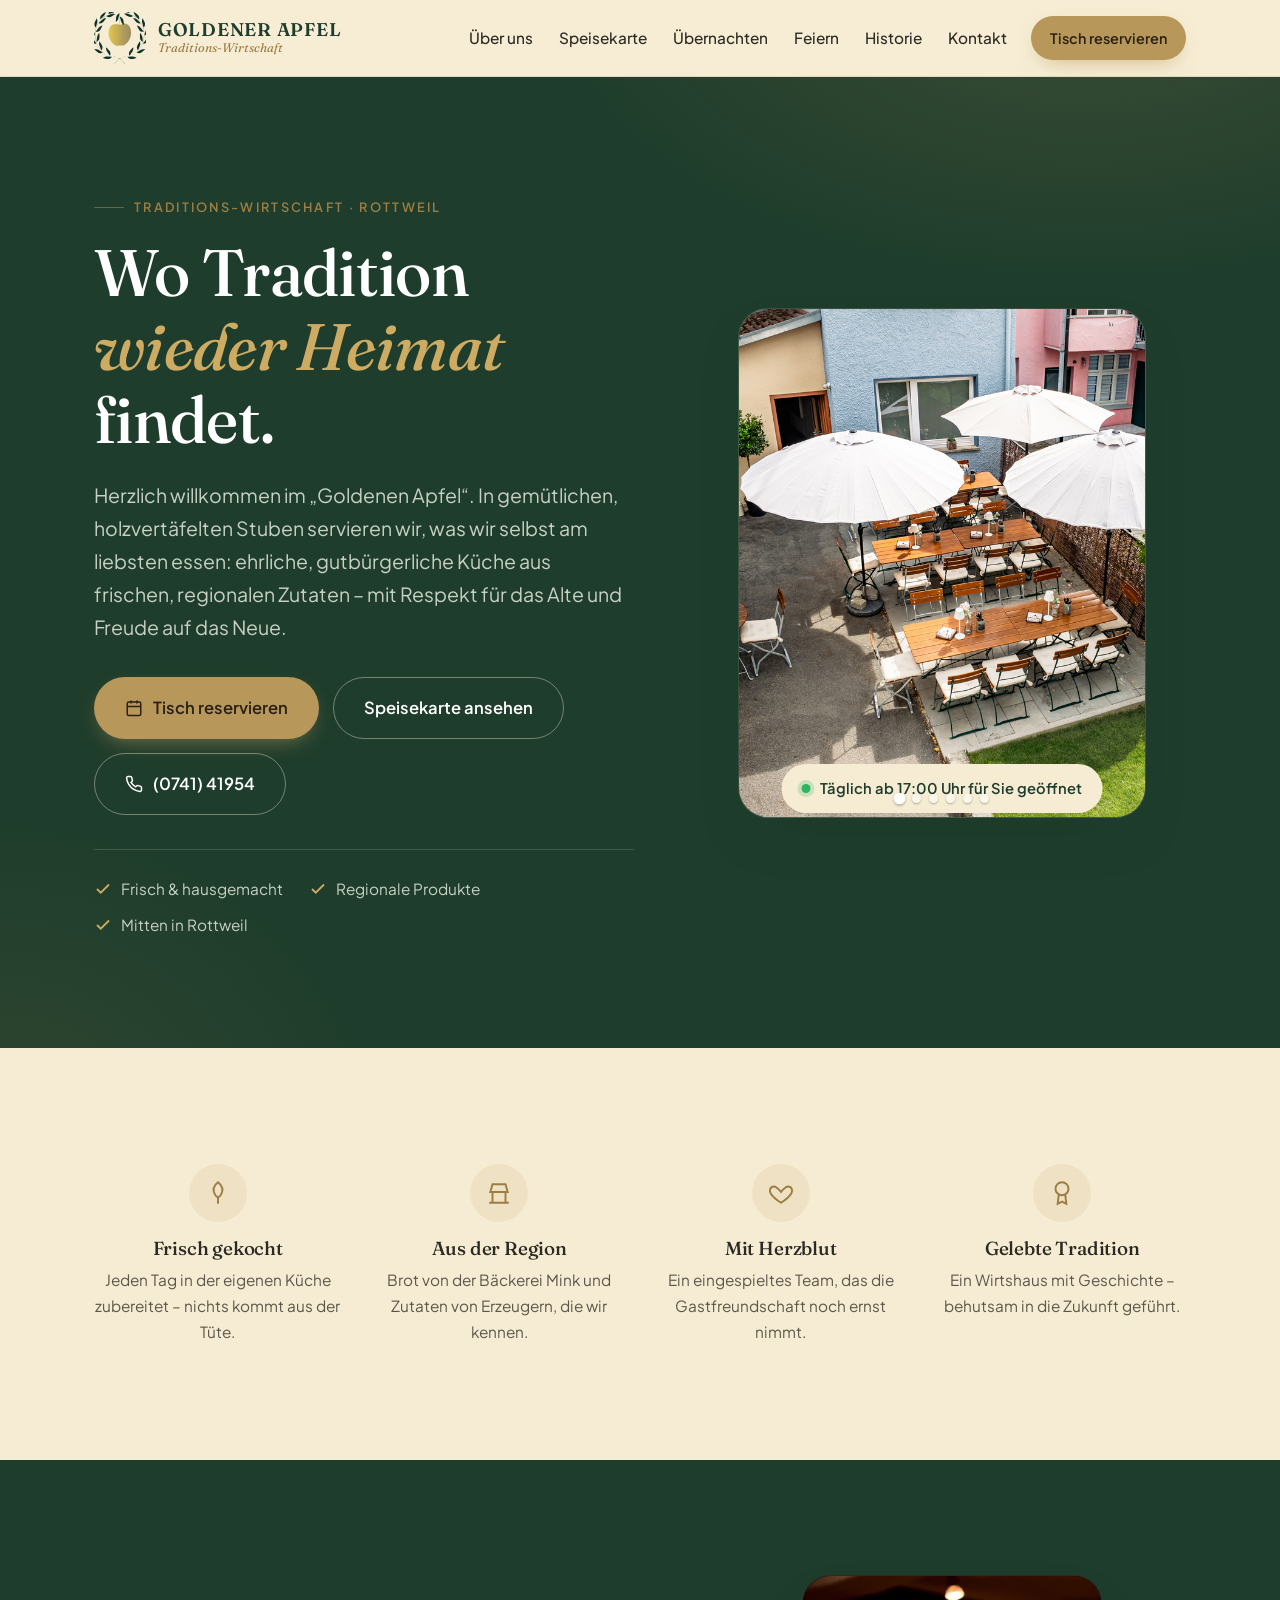
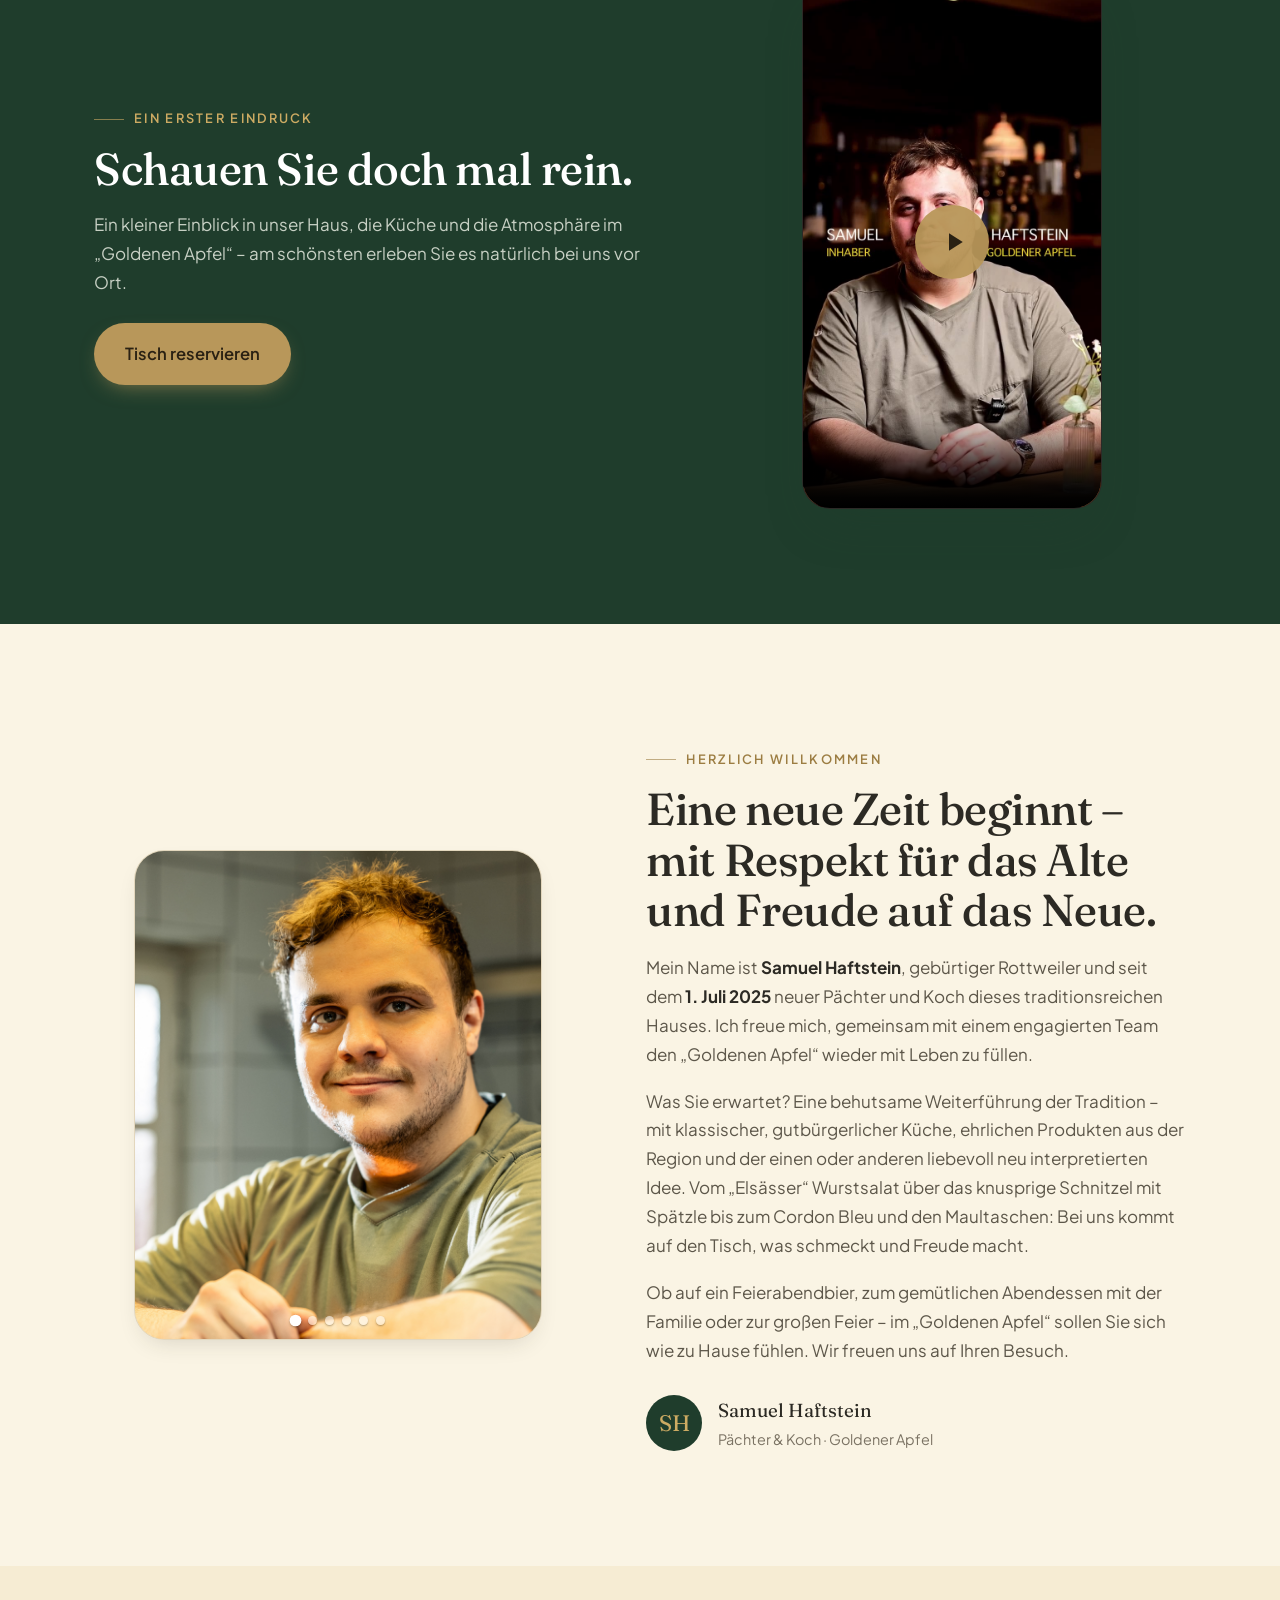
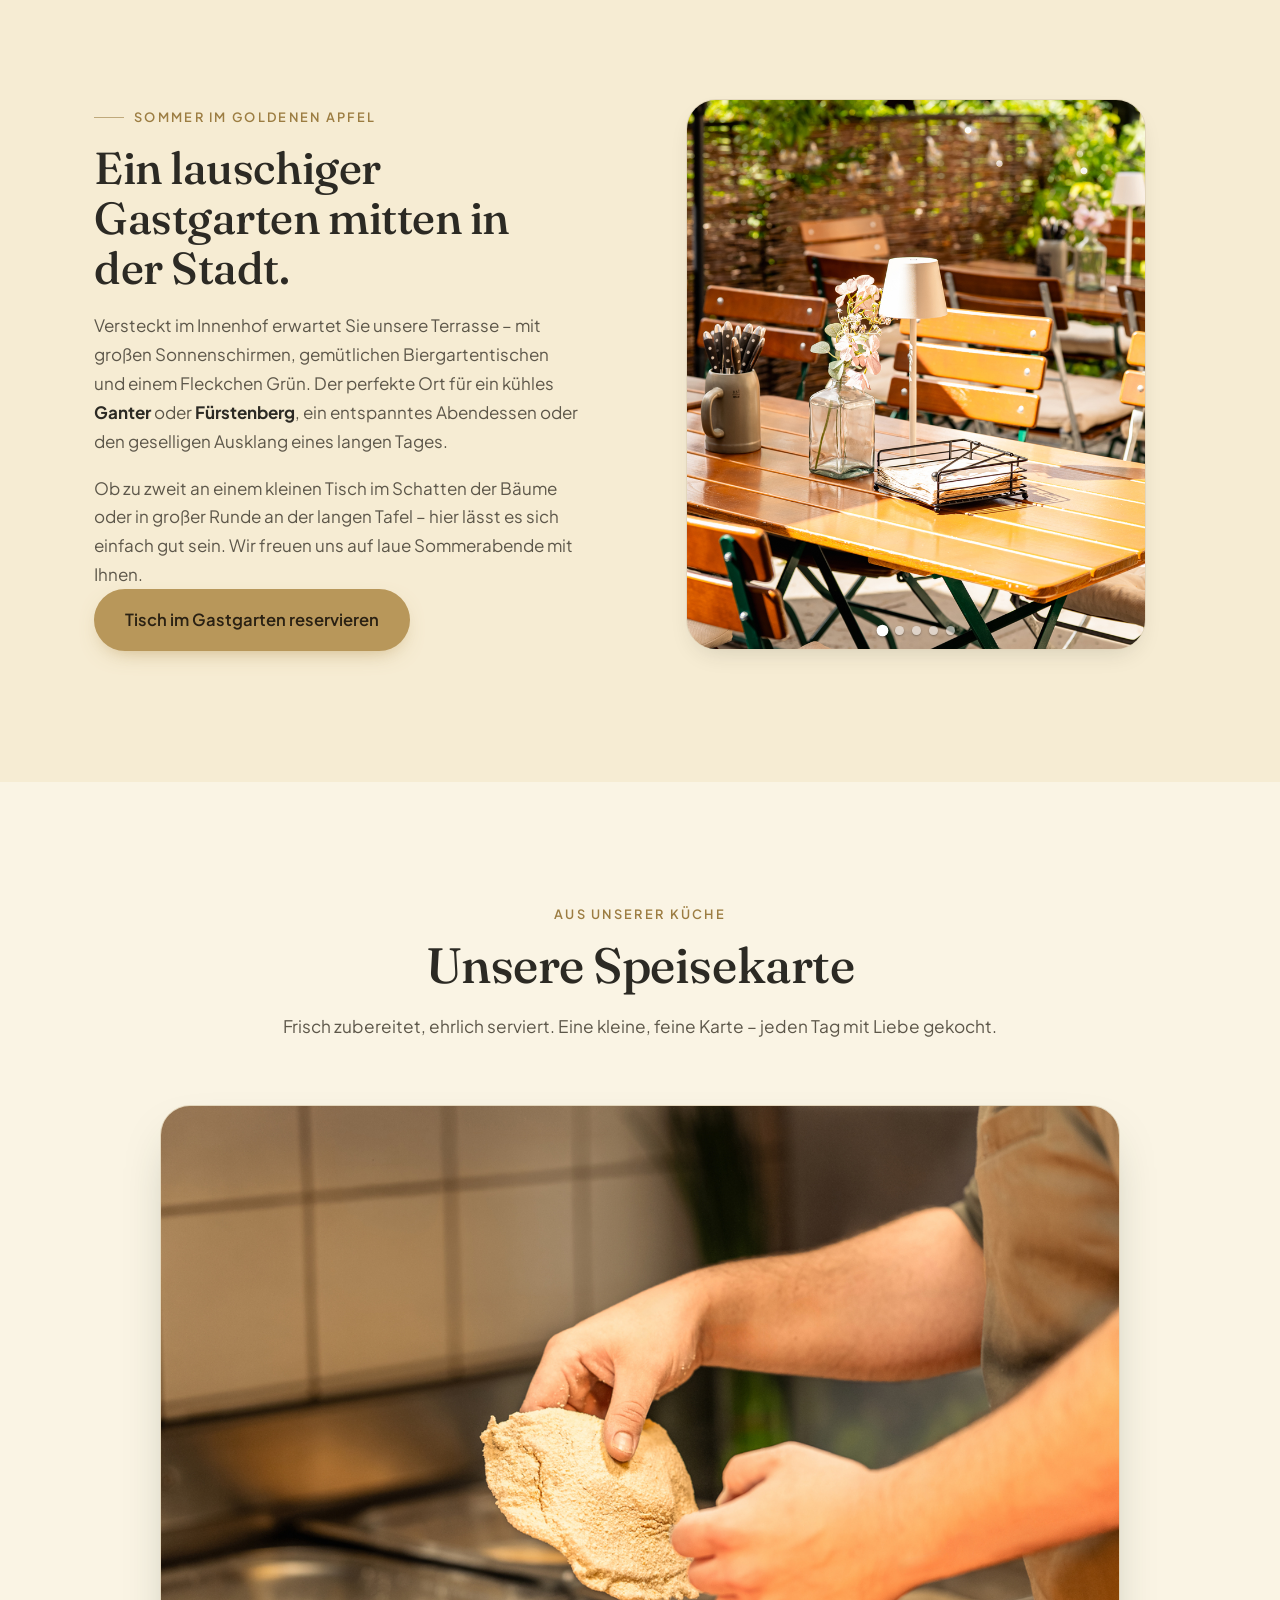
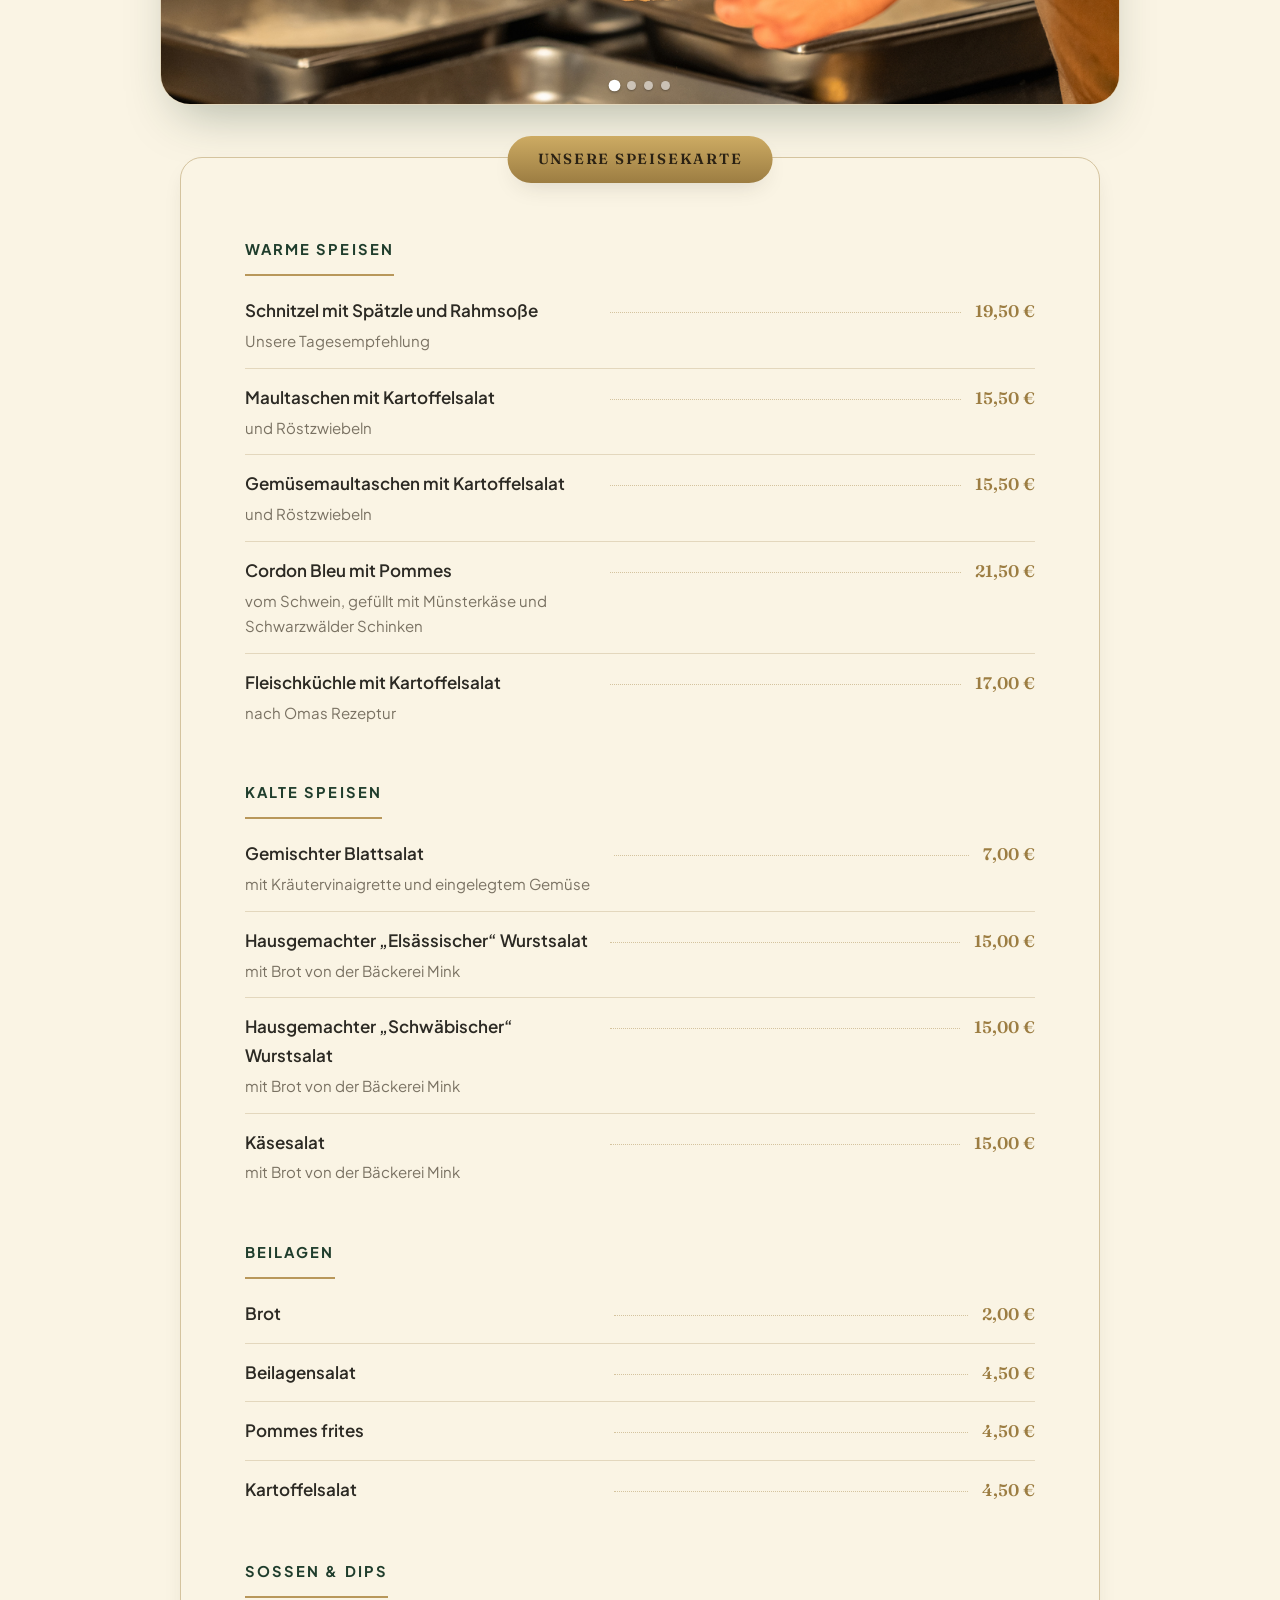
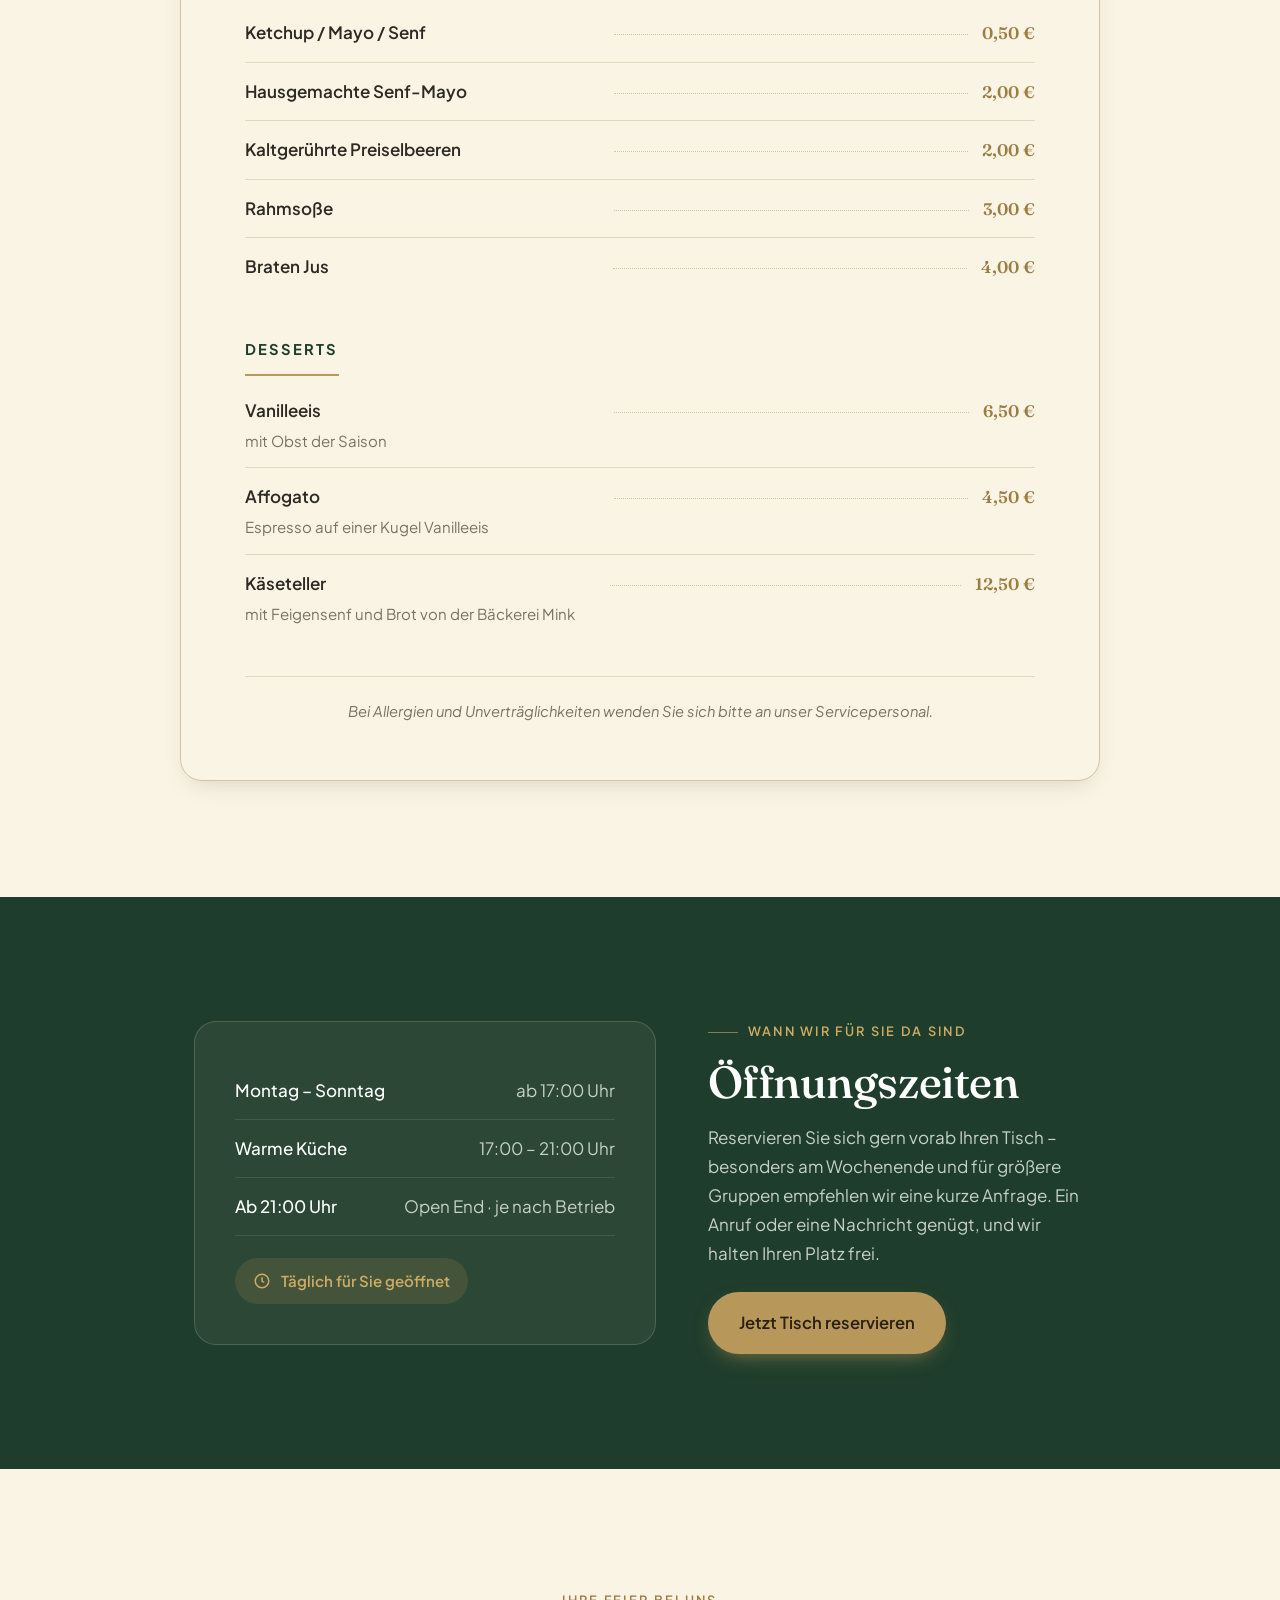
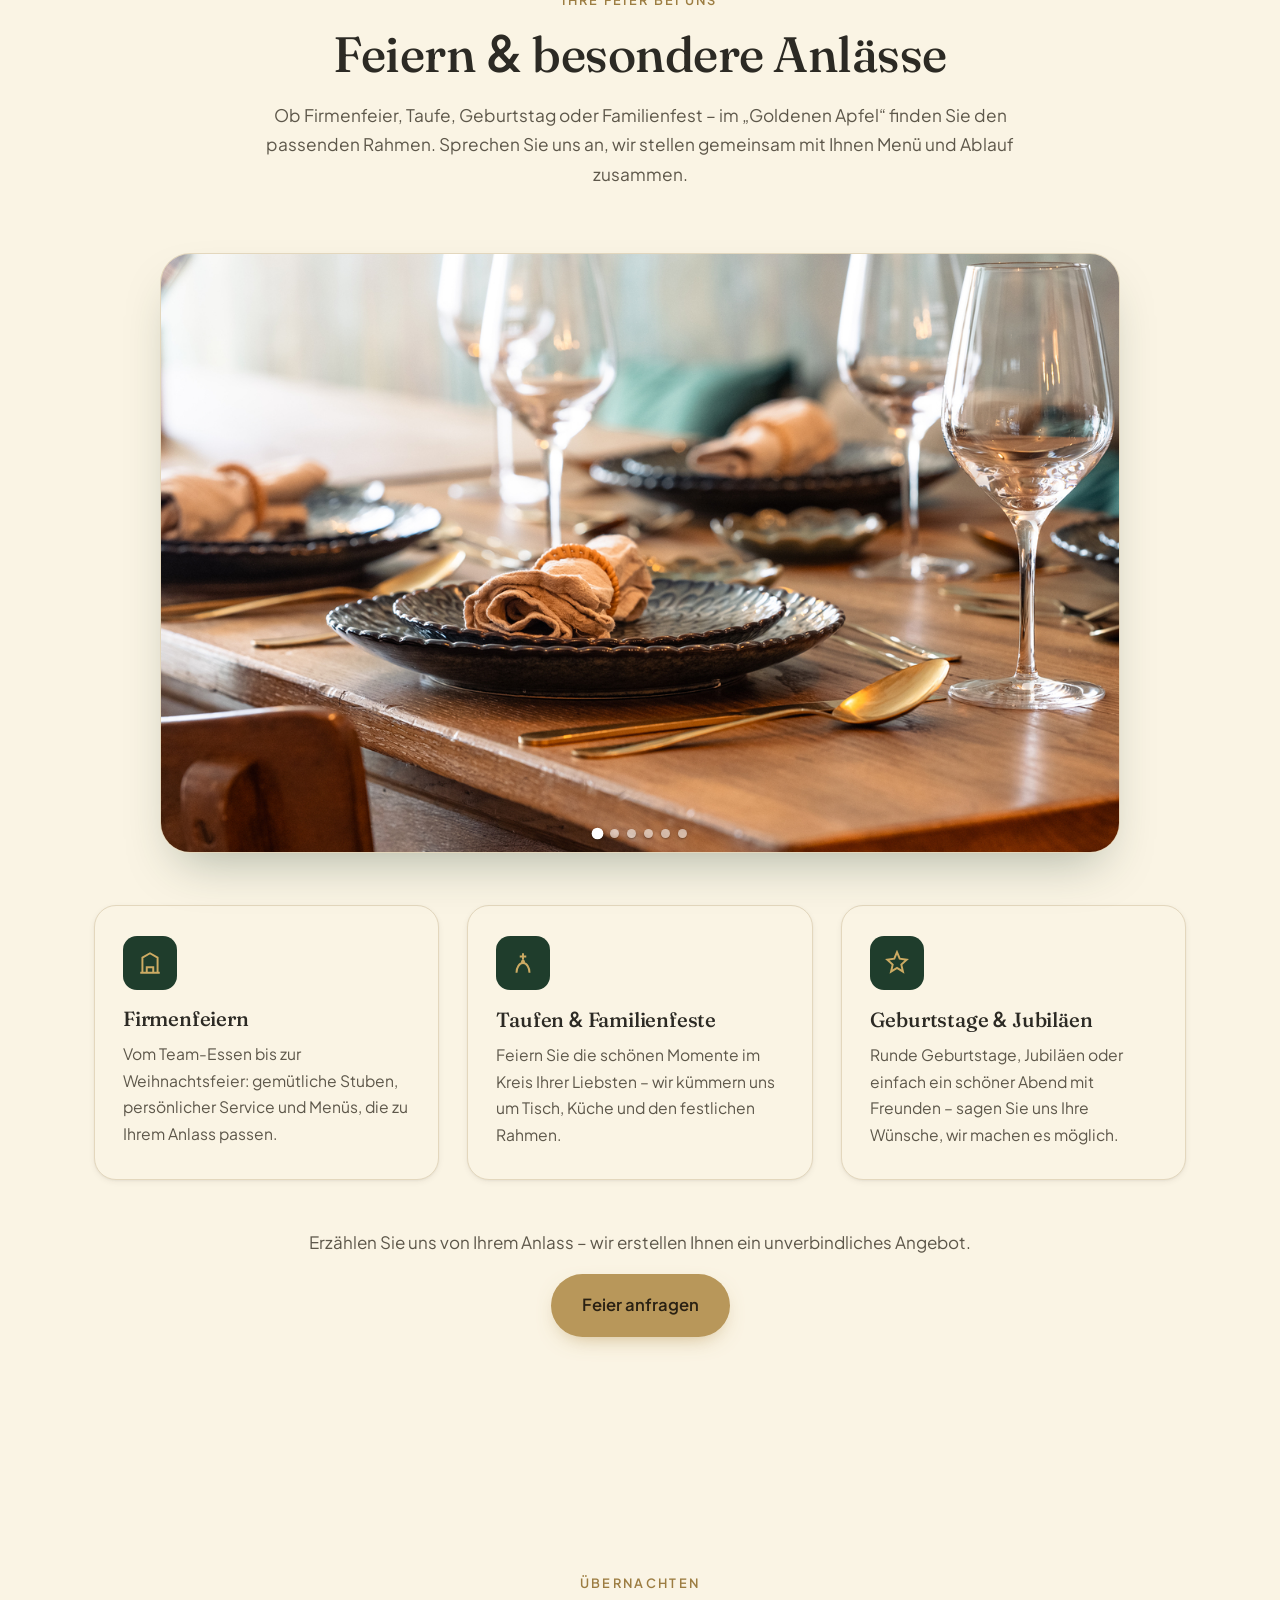
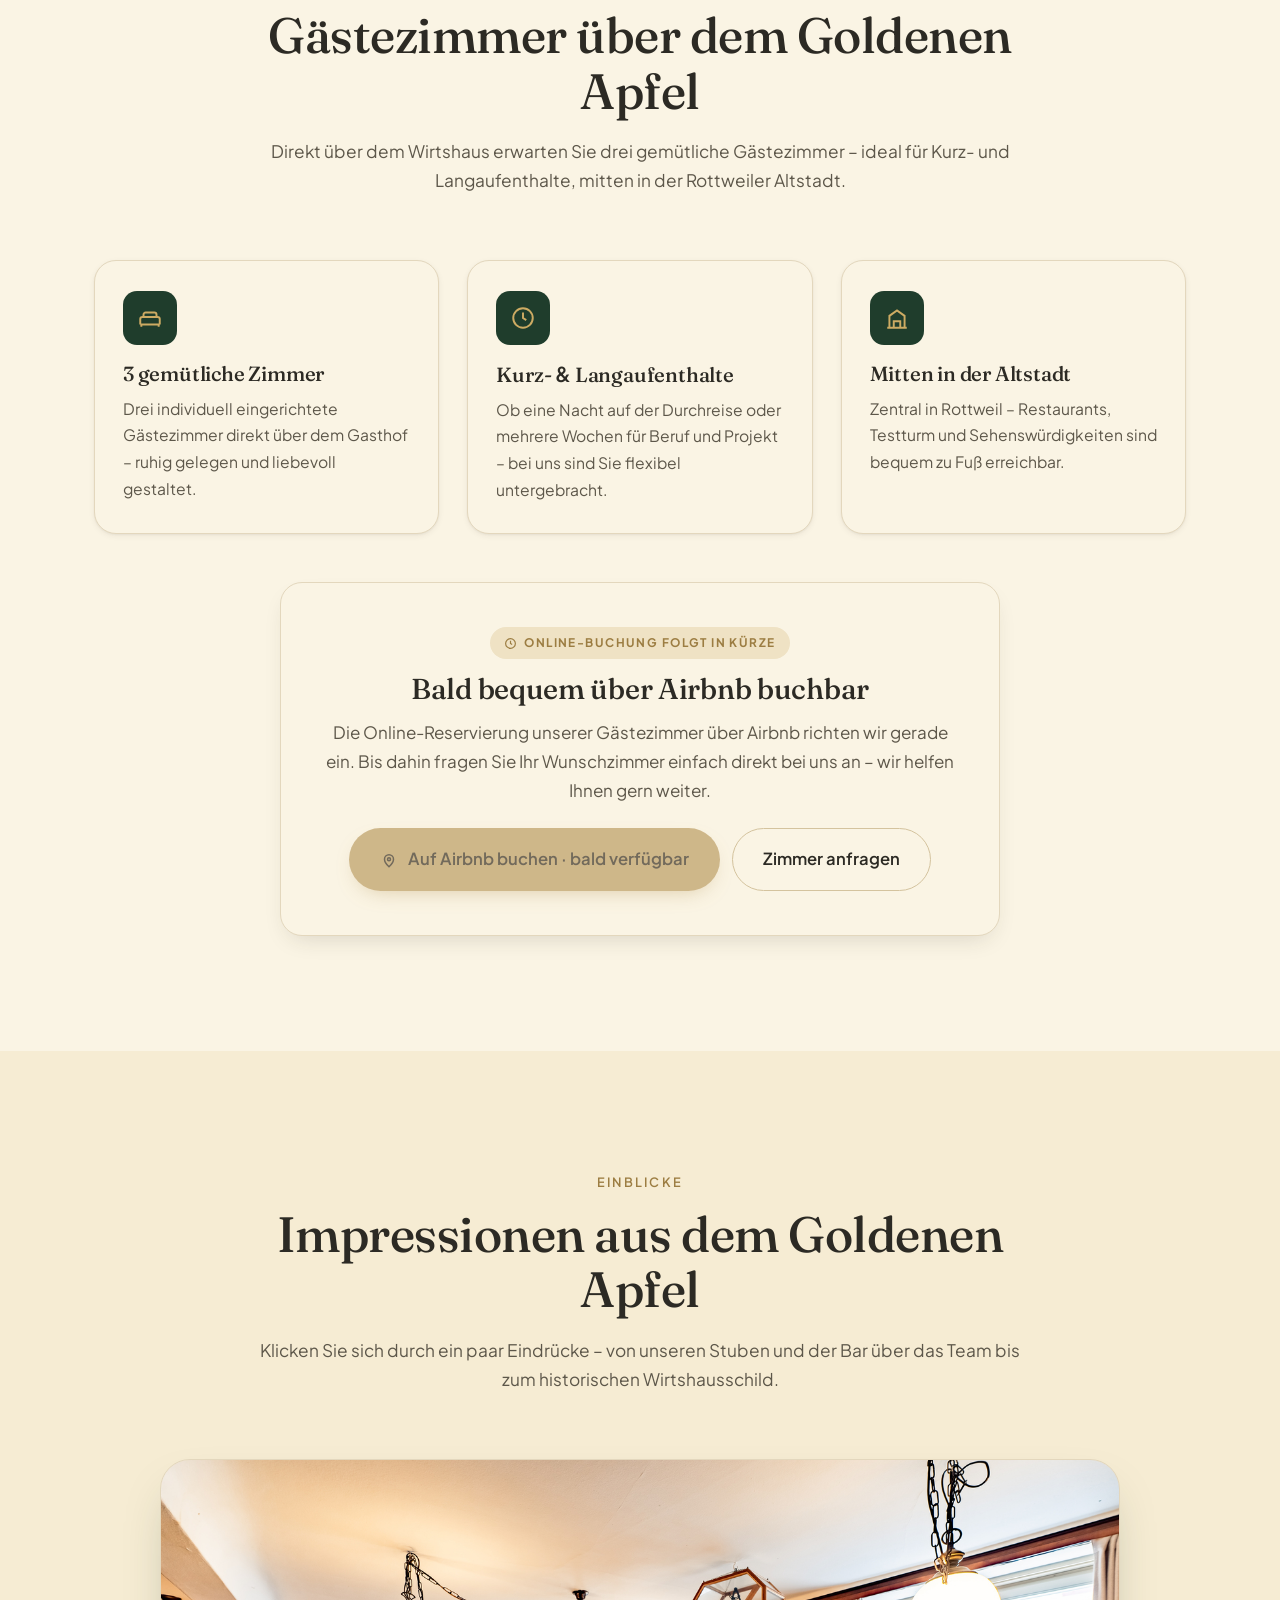
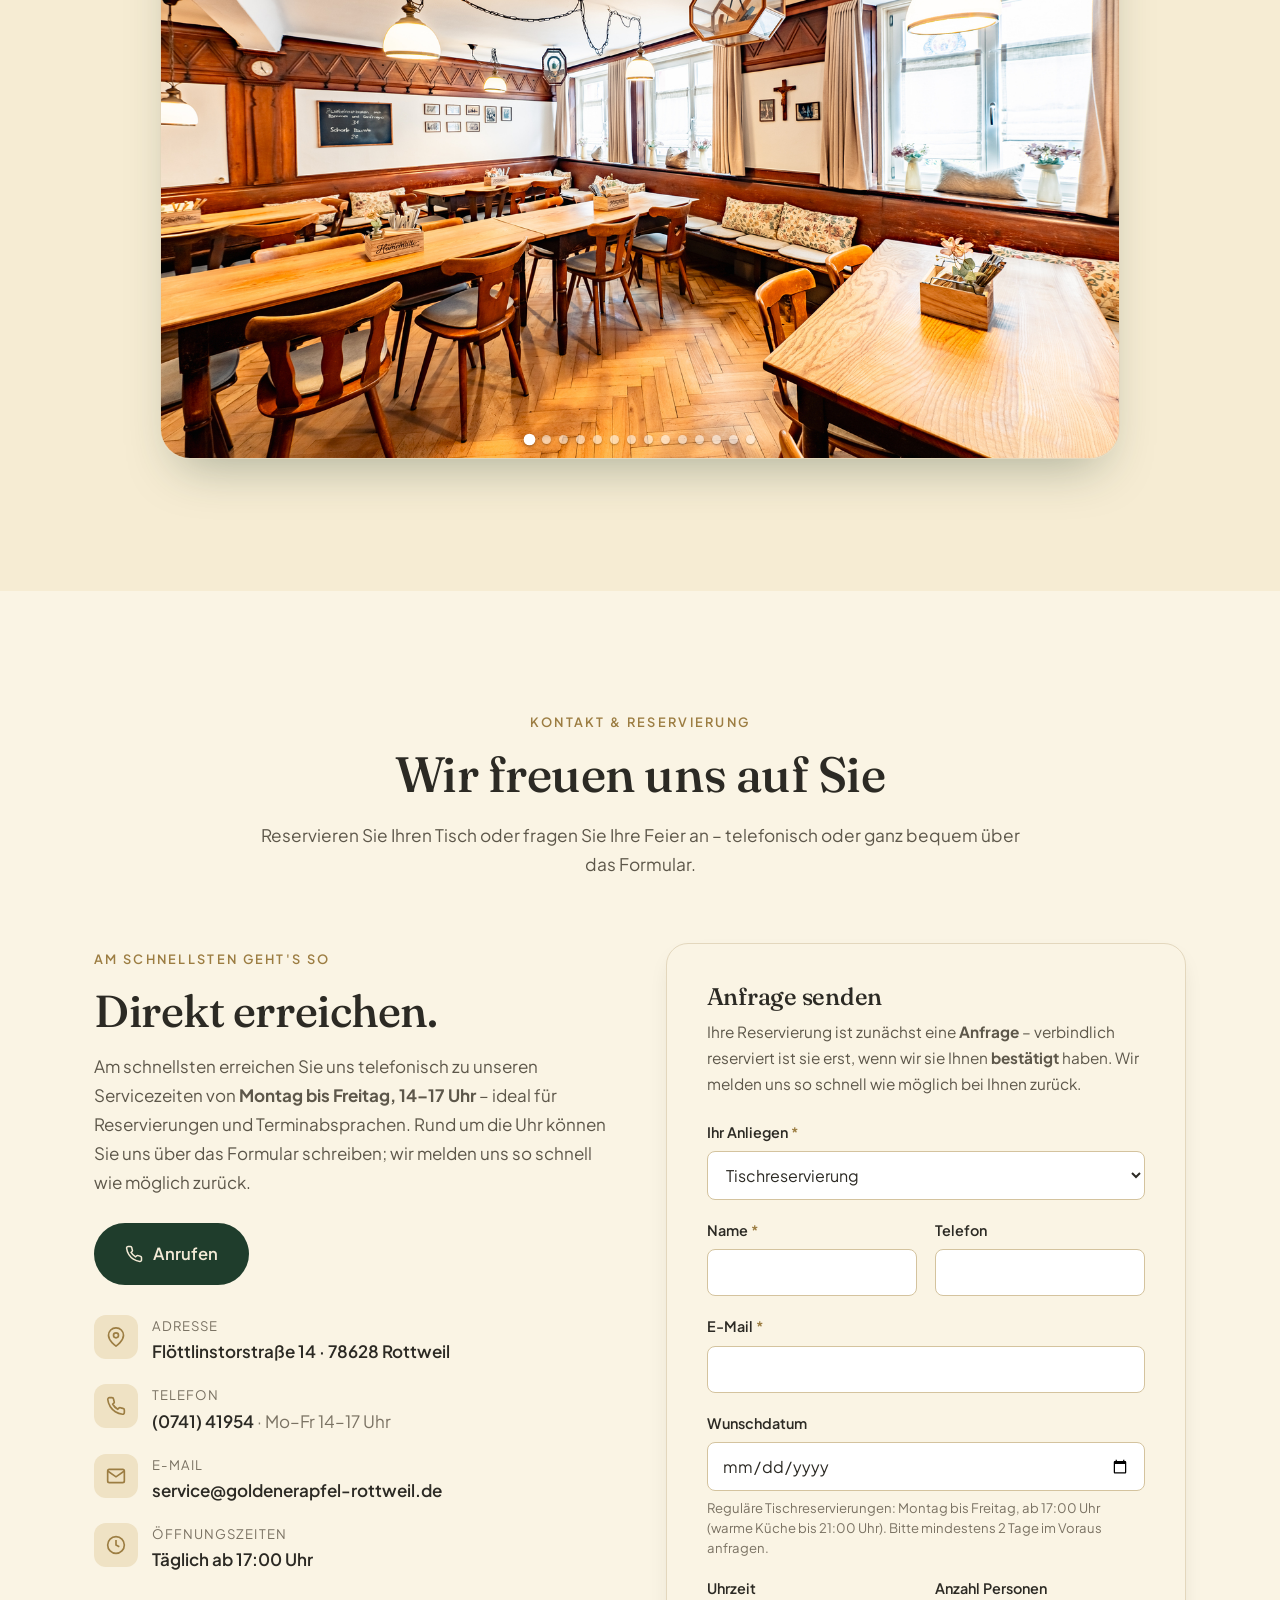
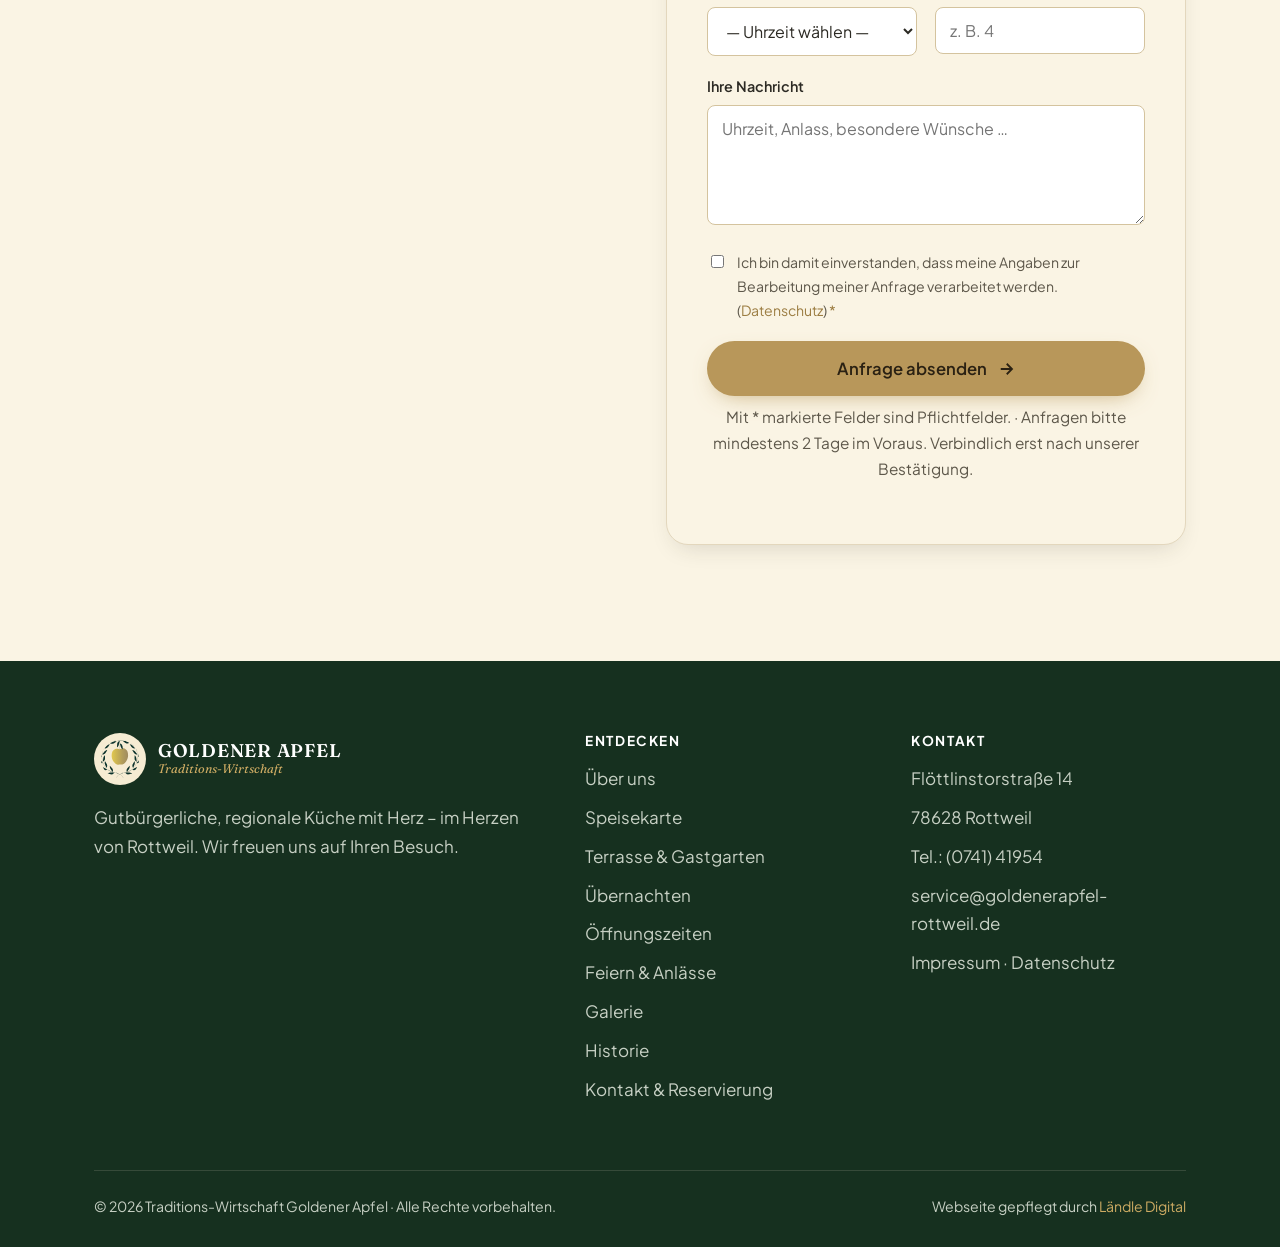
==== commit abd1e36e: "Reservierung: frühestens 2 Tage im Voraus + Anfrage-/Bestätigungshinweis - Datumsfeld: Mindestdatum " ====
--- a/index.html
+++ b/index.html
@@ -715,7 +715,7 @@
         <input type="checkbox" name="botcheck" style="display:none !important" tabindex="-1" autocomplete="off" aria-hidden="true" />
 
         <h3>Anfrage senden</h3>
-        <p>Wir melden uns so schnell wie möglich bei Ihnen zurück.</p>
+        <p>Ihre Reservierung ist zunächst eine <strong>Anfrage</strong> – verbindlich reserviert ist sie erst, wenn wir sie Ihnen <strong>bestätigt</strong> haben. Wir melden uns so schnell wie möglich bei Ihnen zurück.</p>
 
         <div class="field">
           <label for="cf-anliegen">Ihr Anliegen <span class="req">*</span></label>
@@ -788,7 +788,7 @@
           Anfrage absenden
           <svg class="icon" viewBox="0 0 24 24" fill="none" stroke="currentColor" stroke-width="2.4"><path d="M5 12h14M13 5l7 7-7 7"/></svg>
         </button>
-        <p class="form-note">Mit * markierte Felder sind Pflichtfelder.</p>
+        <p class="form-note">Mit * markierte Felder sind Pflichtfelder. · Anfragen bitte mindestens 2 Tage im Voraus. Verbindlich erst nach unserer Bestätigung.</p>
       </form>
     </div>
   </div>
@@ -879,14 +879,24 @@
     var datum = document.getElementById('cf-datum');
     var hint = document.getElementById('datumHint');
     if (!datum) return;
-    try { datum.min = new Date().toISOString().slice(0, 10); } catch (e) {}
+    var minDate = '';
+    try {
+      var _d = new Date(); _d.setHours(0, 0, 0, 0); _d.setDate(_d.getDate() + 2);
+      minDate = _d.toISOString().slice(0, 10);
+      datum.min = minDate;
+    } catch (e) {}
     function normal() { return !anliegen || anliegen.value === 'Tischreservierung'; }
     function setHint(msg, warn) { if (!hint) return; hint.textContent = msg; hint.classList.toggle('is-warn', !!warn); }
     function baseHint() {
-      if (normal()) setHint('Reguläre Tischreservierungen: Montag bis Freitag, ab 17:00 Uhr (warme Küche bis 21:00 Uhr).', false);
-      else setHint('Für Feiern & besondere Anlässe sind auch Wochenenden und individuelle Zeiten möglich – geben Sie Ihren Wunsch einfach an.', false);
+      if (normal()) setHint('Reguläre Tischreservierungen: Montag bis Freitag, ab 17:00 Uhr (warme Küche bis 21:00 Uhr). Bitte mindestens 2 Tage im Voraus anfragen.', false);
+      else setHint('Für Feiern & besondere Anlässe sind auch Wochenenden und individuelle Zeiten möglich – bitte mindestens 2 Tage im Voraus anfragen.', false);
     }
     function check() {
+      if (datum.value && minDate && datum.value < minDate) {
+        datum.value = '';
+        setHint('Reservierungsanfragen sind frühestens 2 Tage im Voraus möglich – bitte ein etwas späteres Datum wählen.', true);
+        return;
+      }
       if (normal() && datum.value) {
         var day = new Date(datum.value + 'T00:00:00').getDay(); // 0 = So, 6 = Sa
         if (day === 0 || day === 6) {
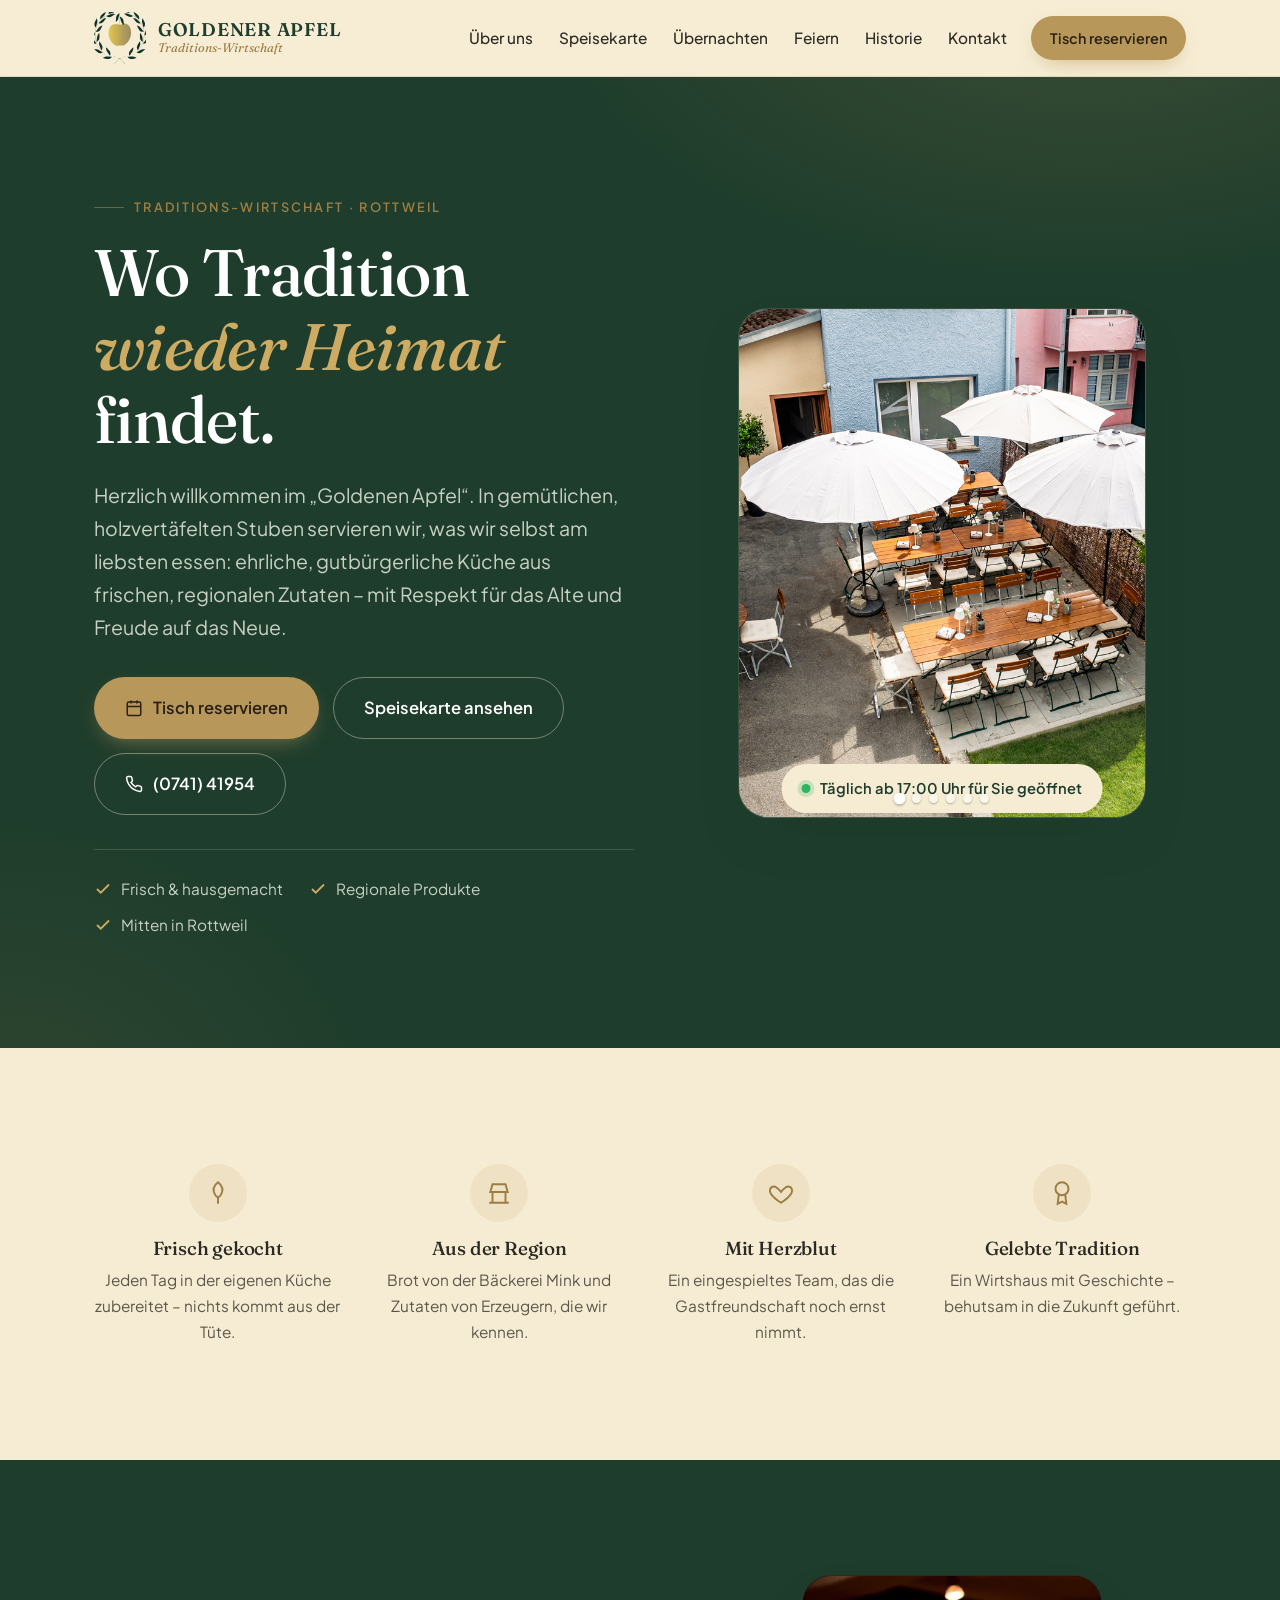
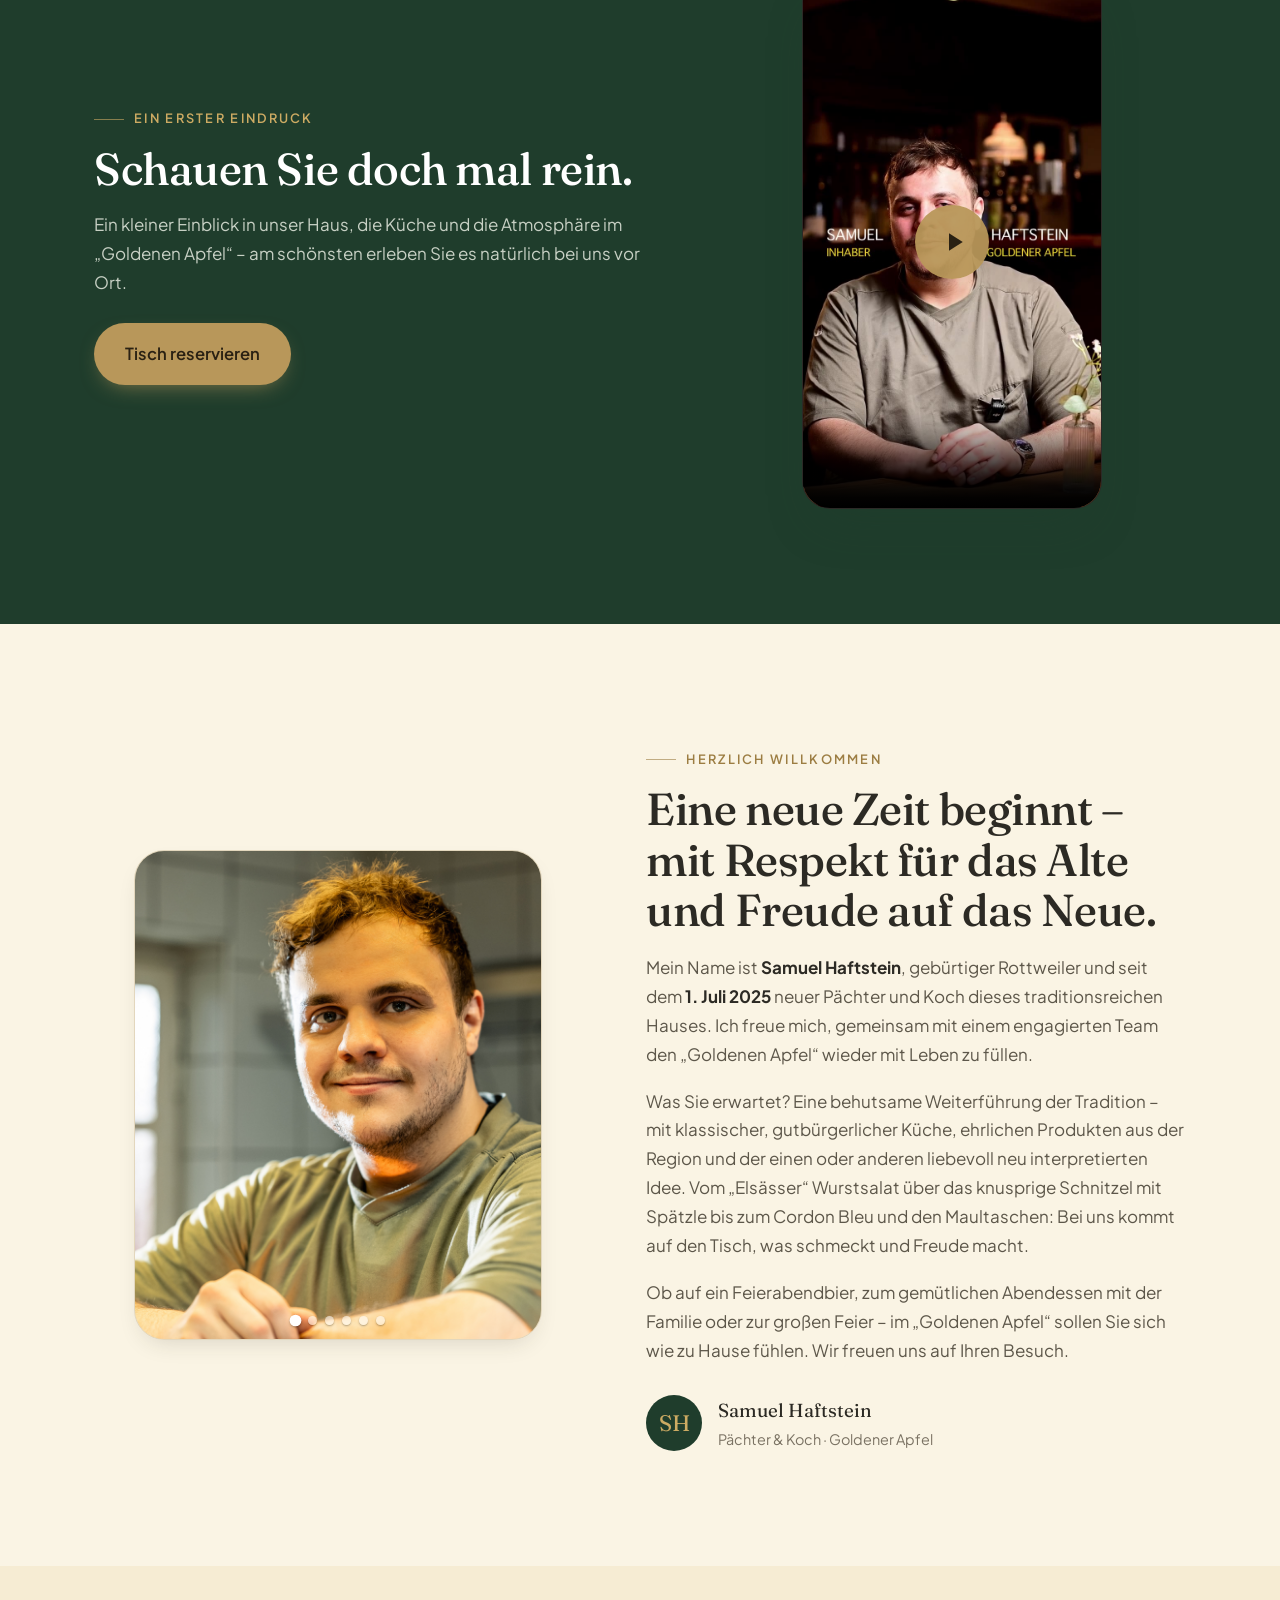
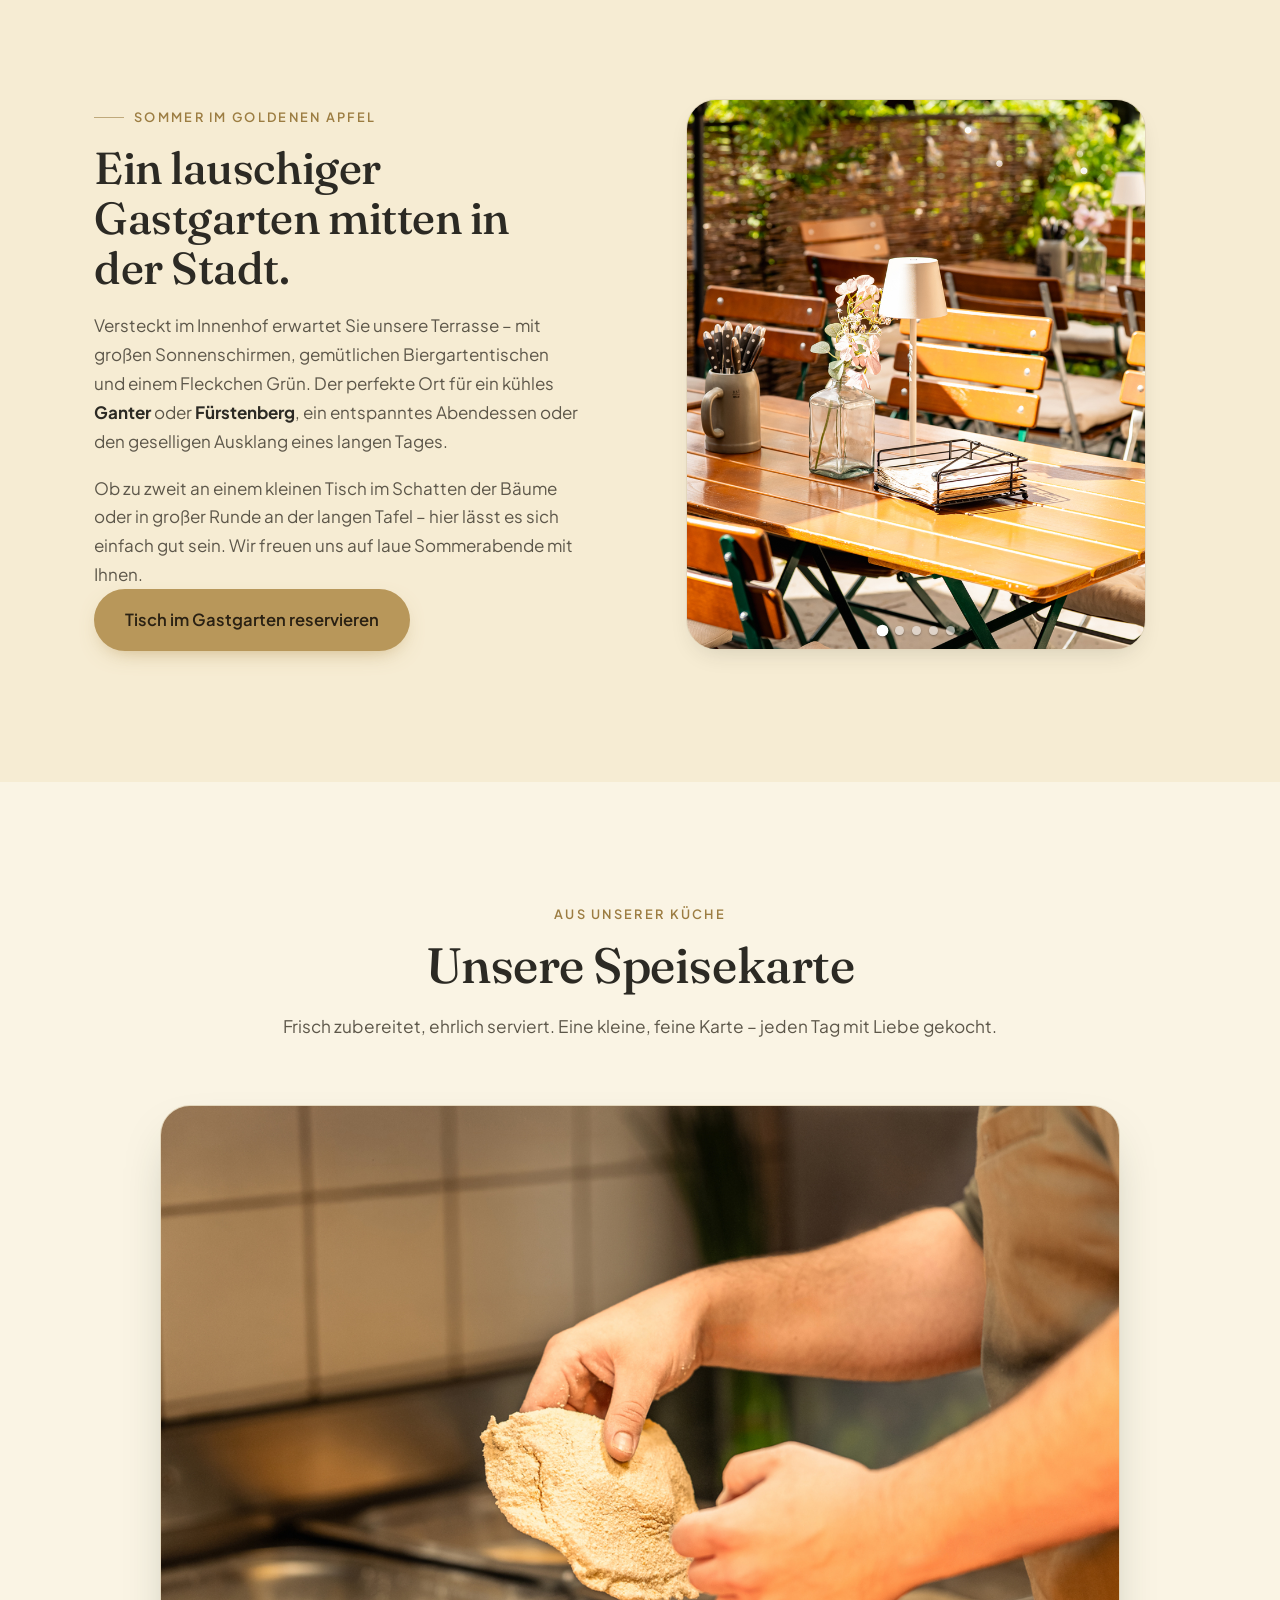
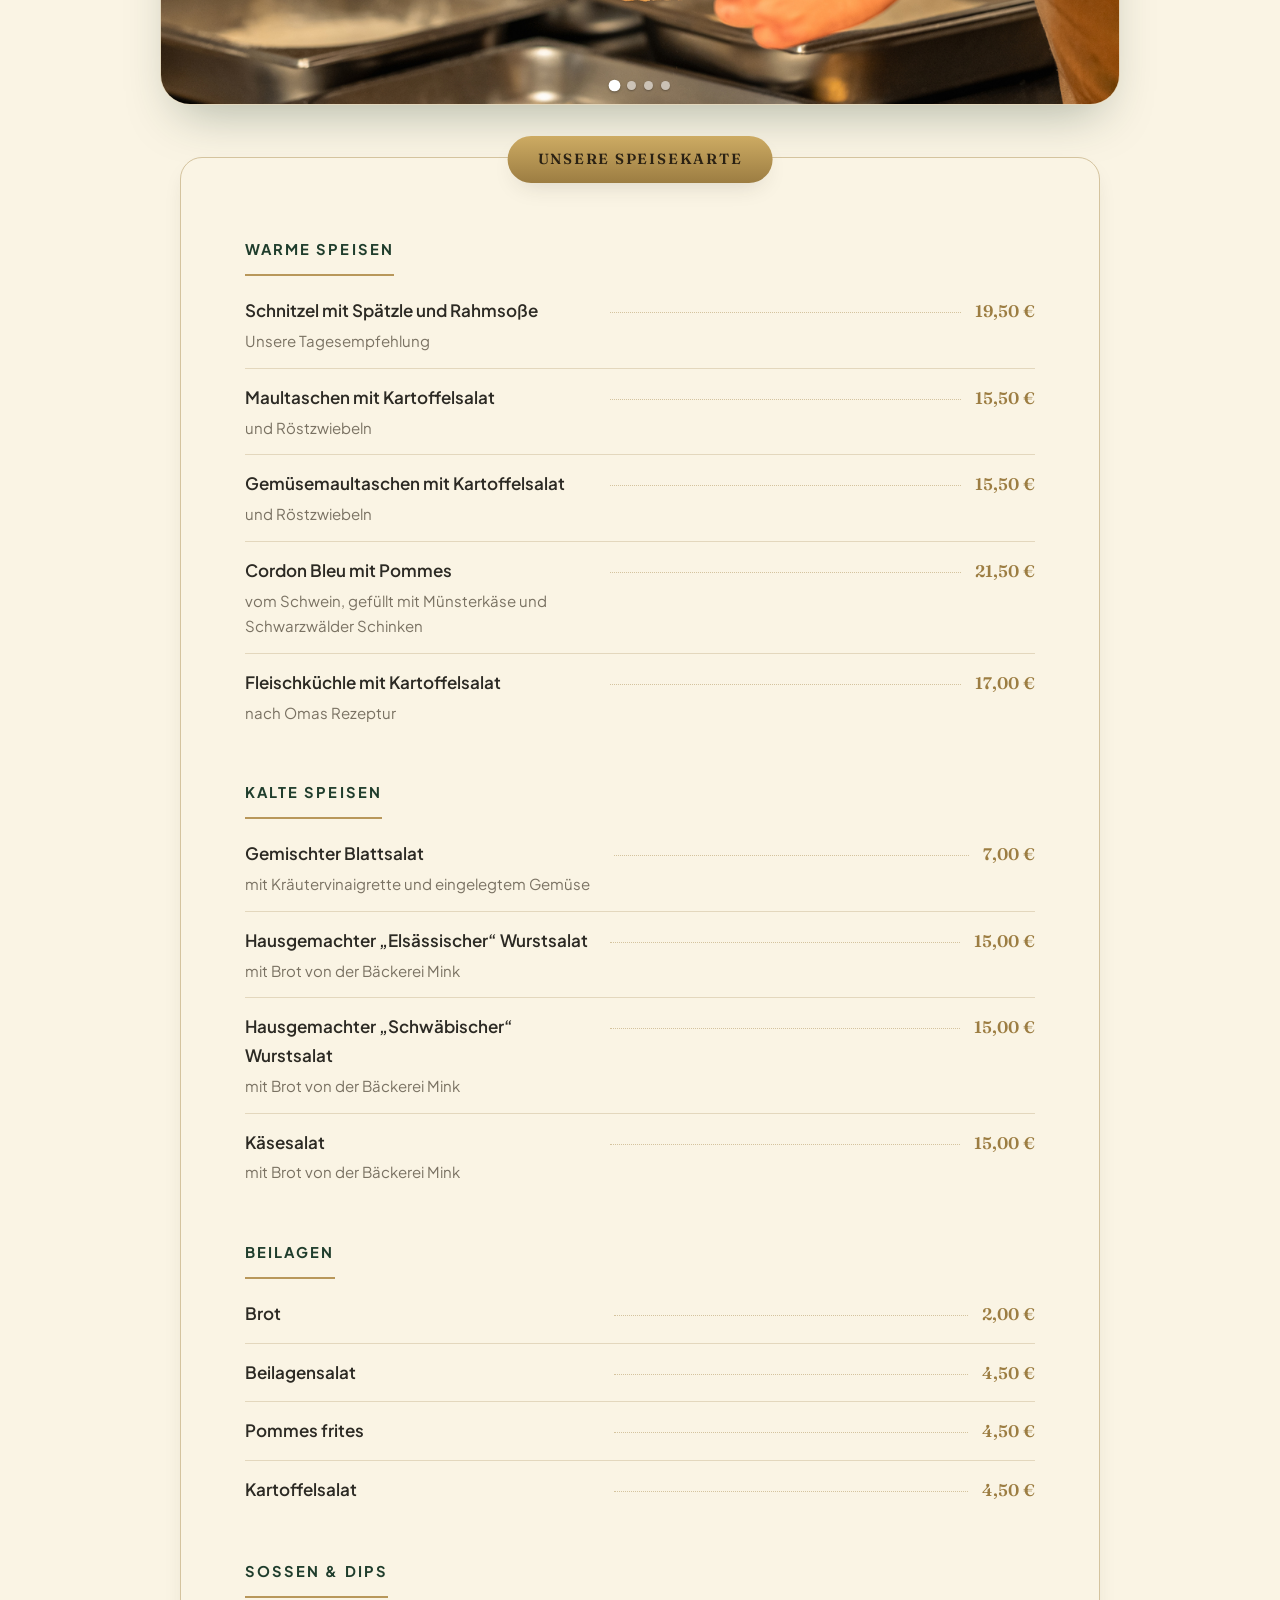
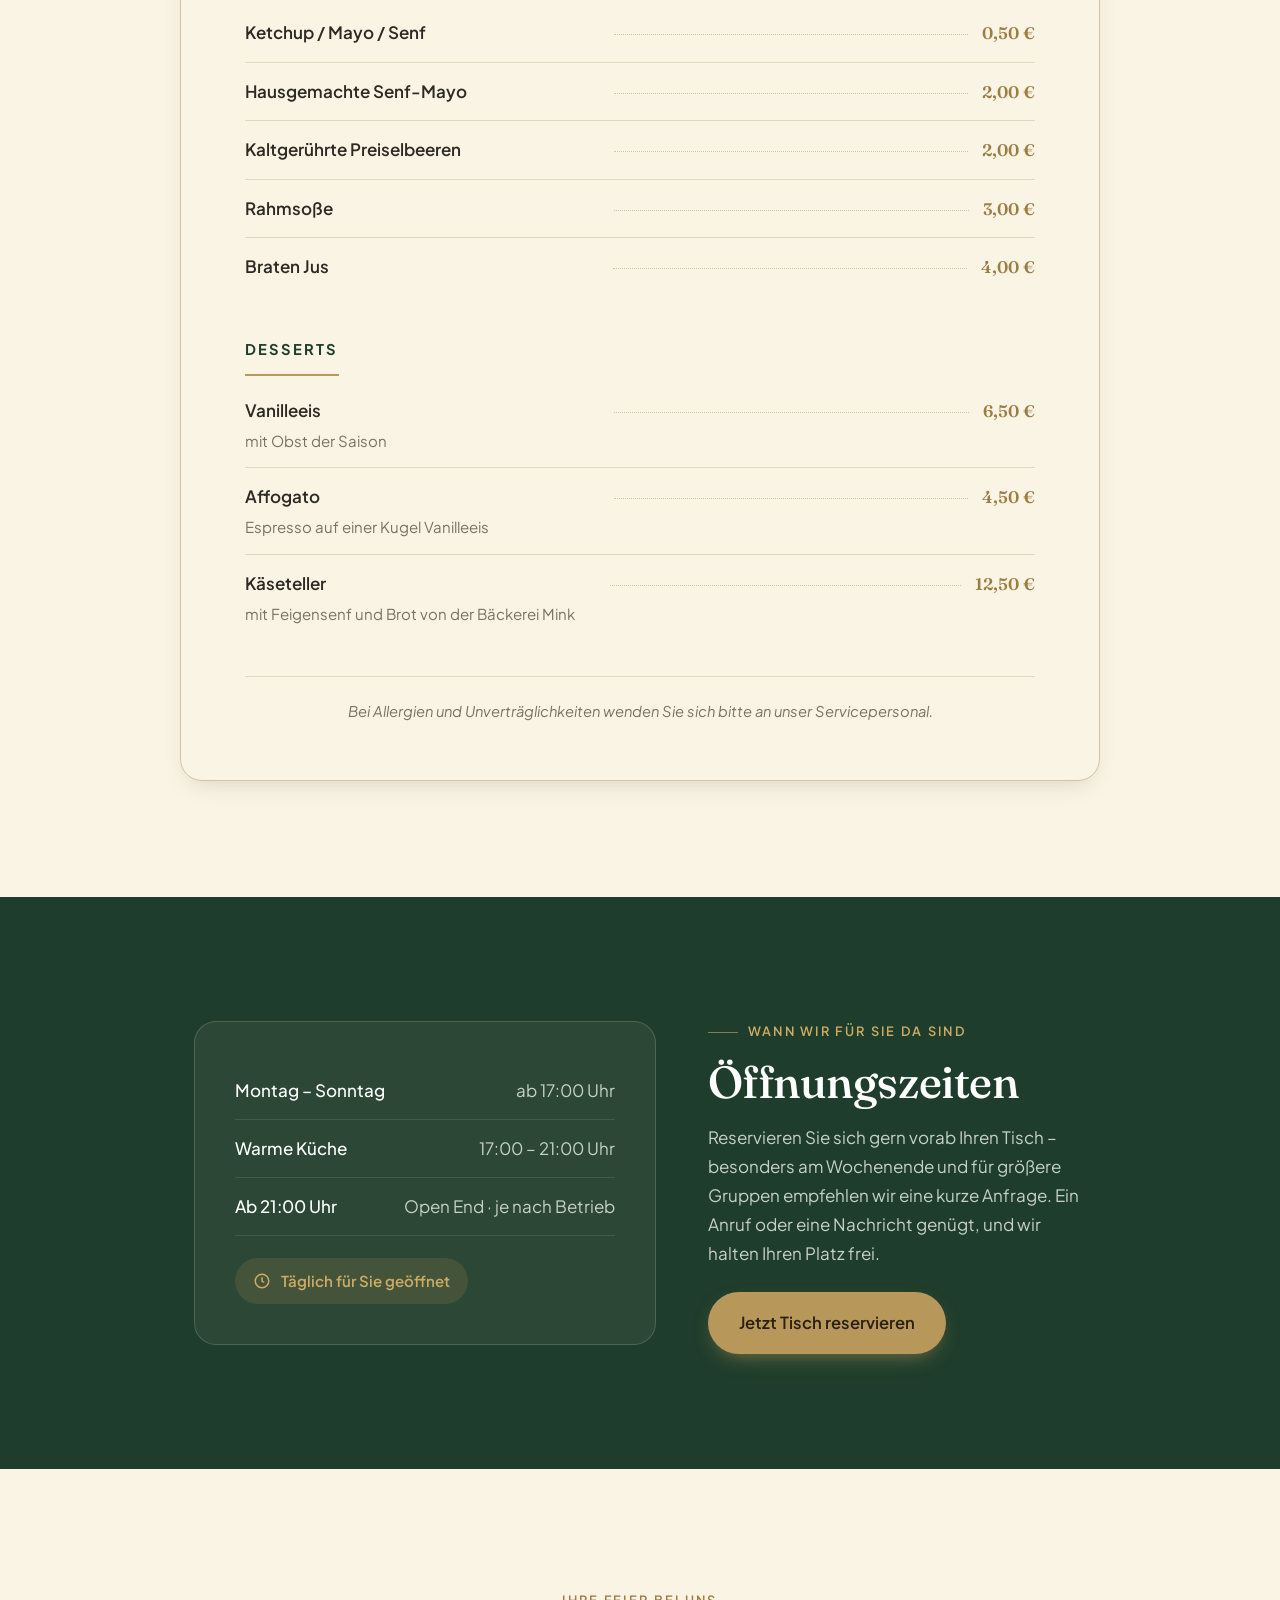
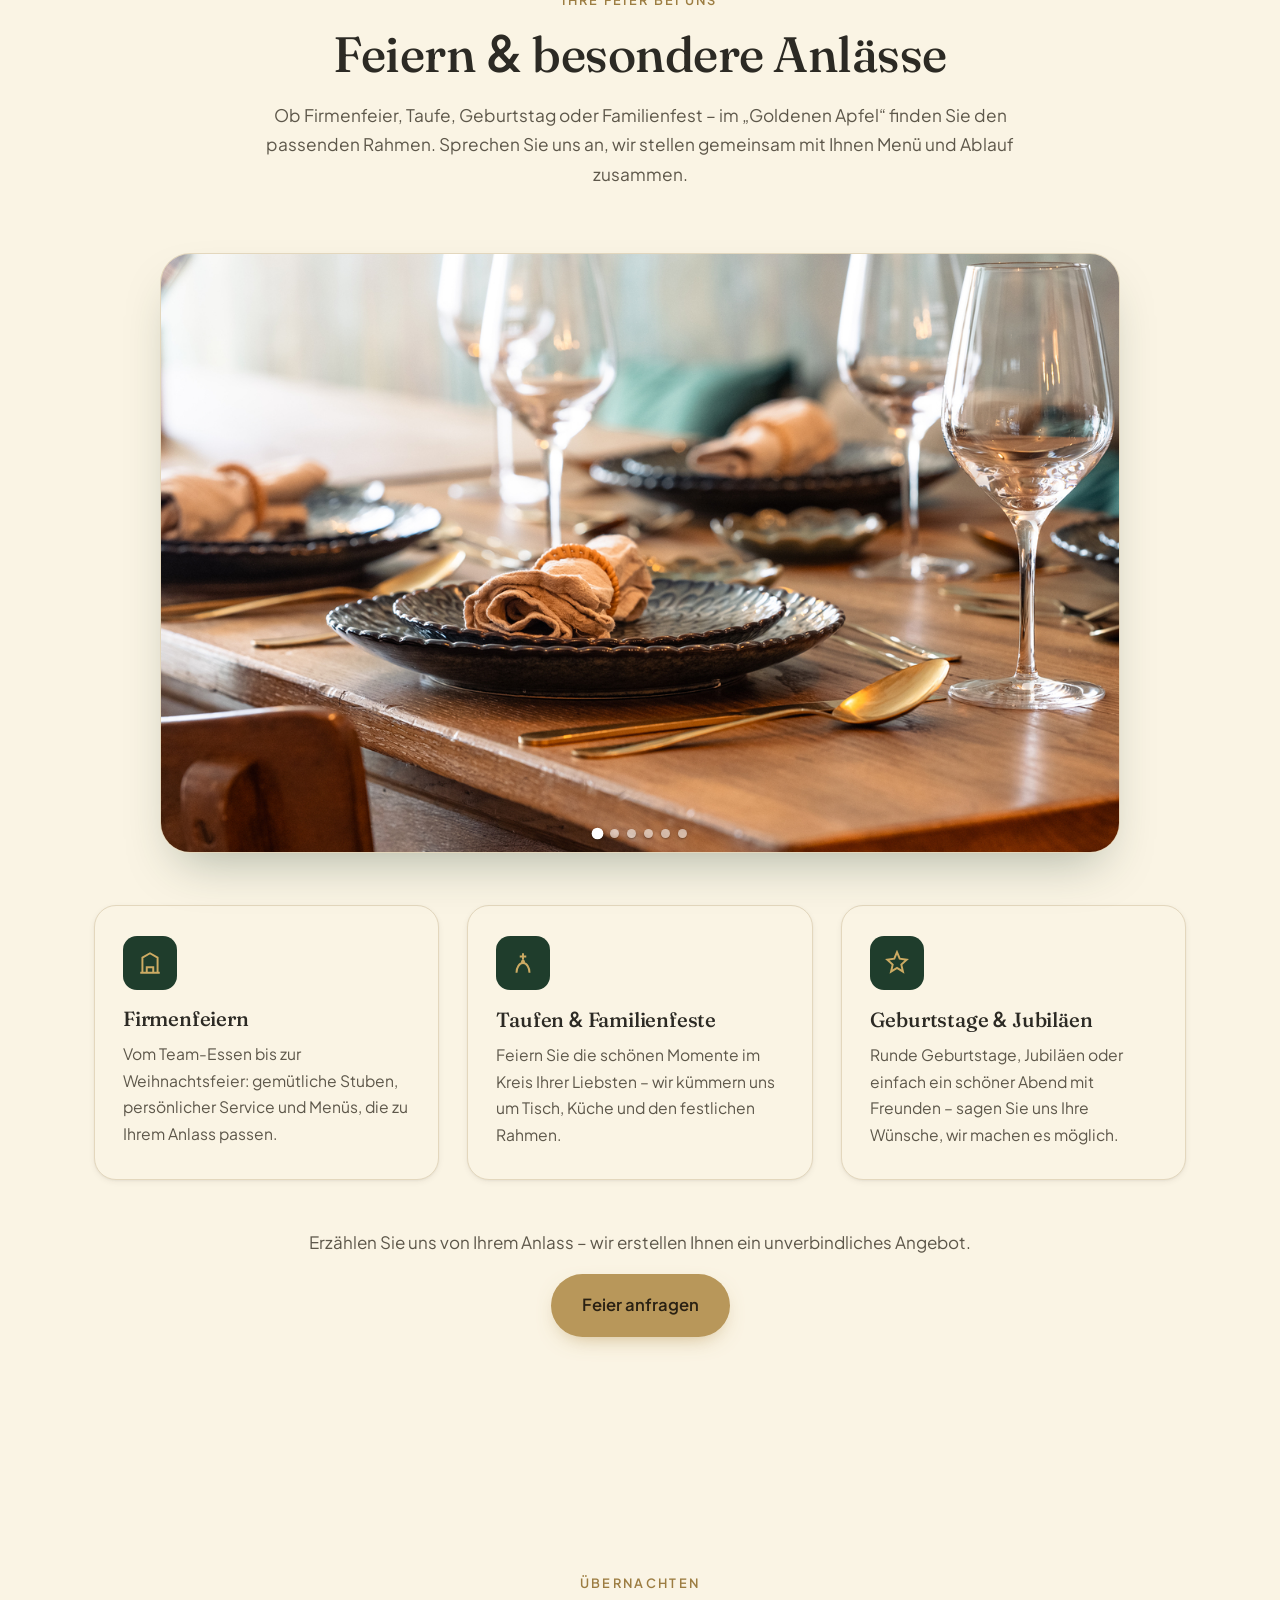
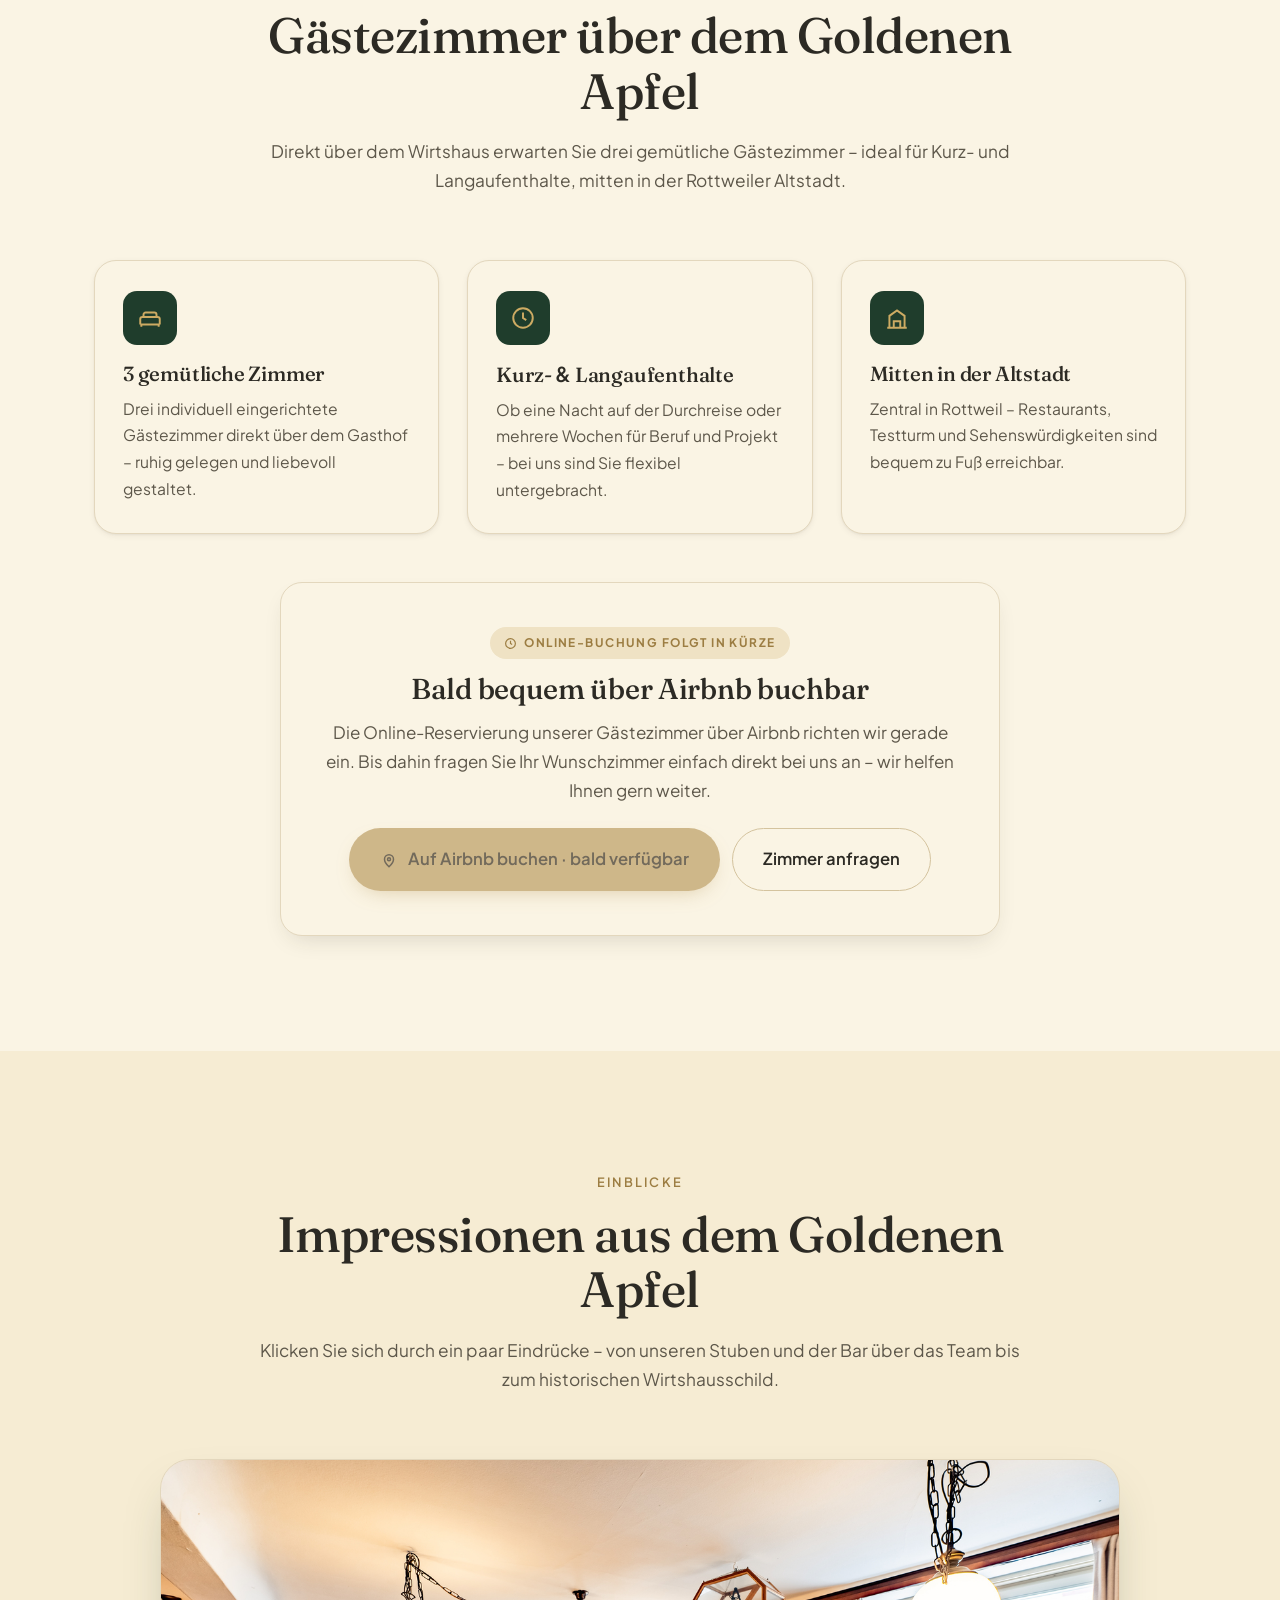
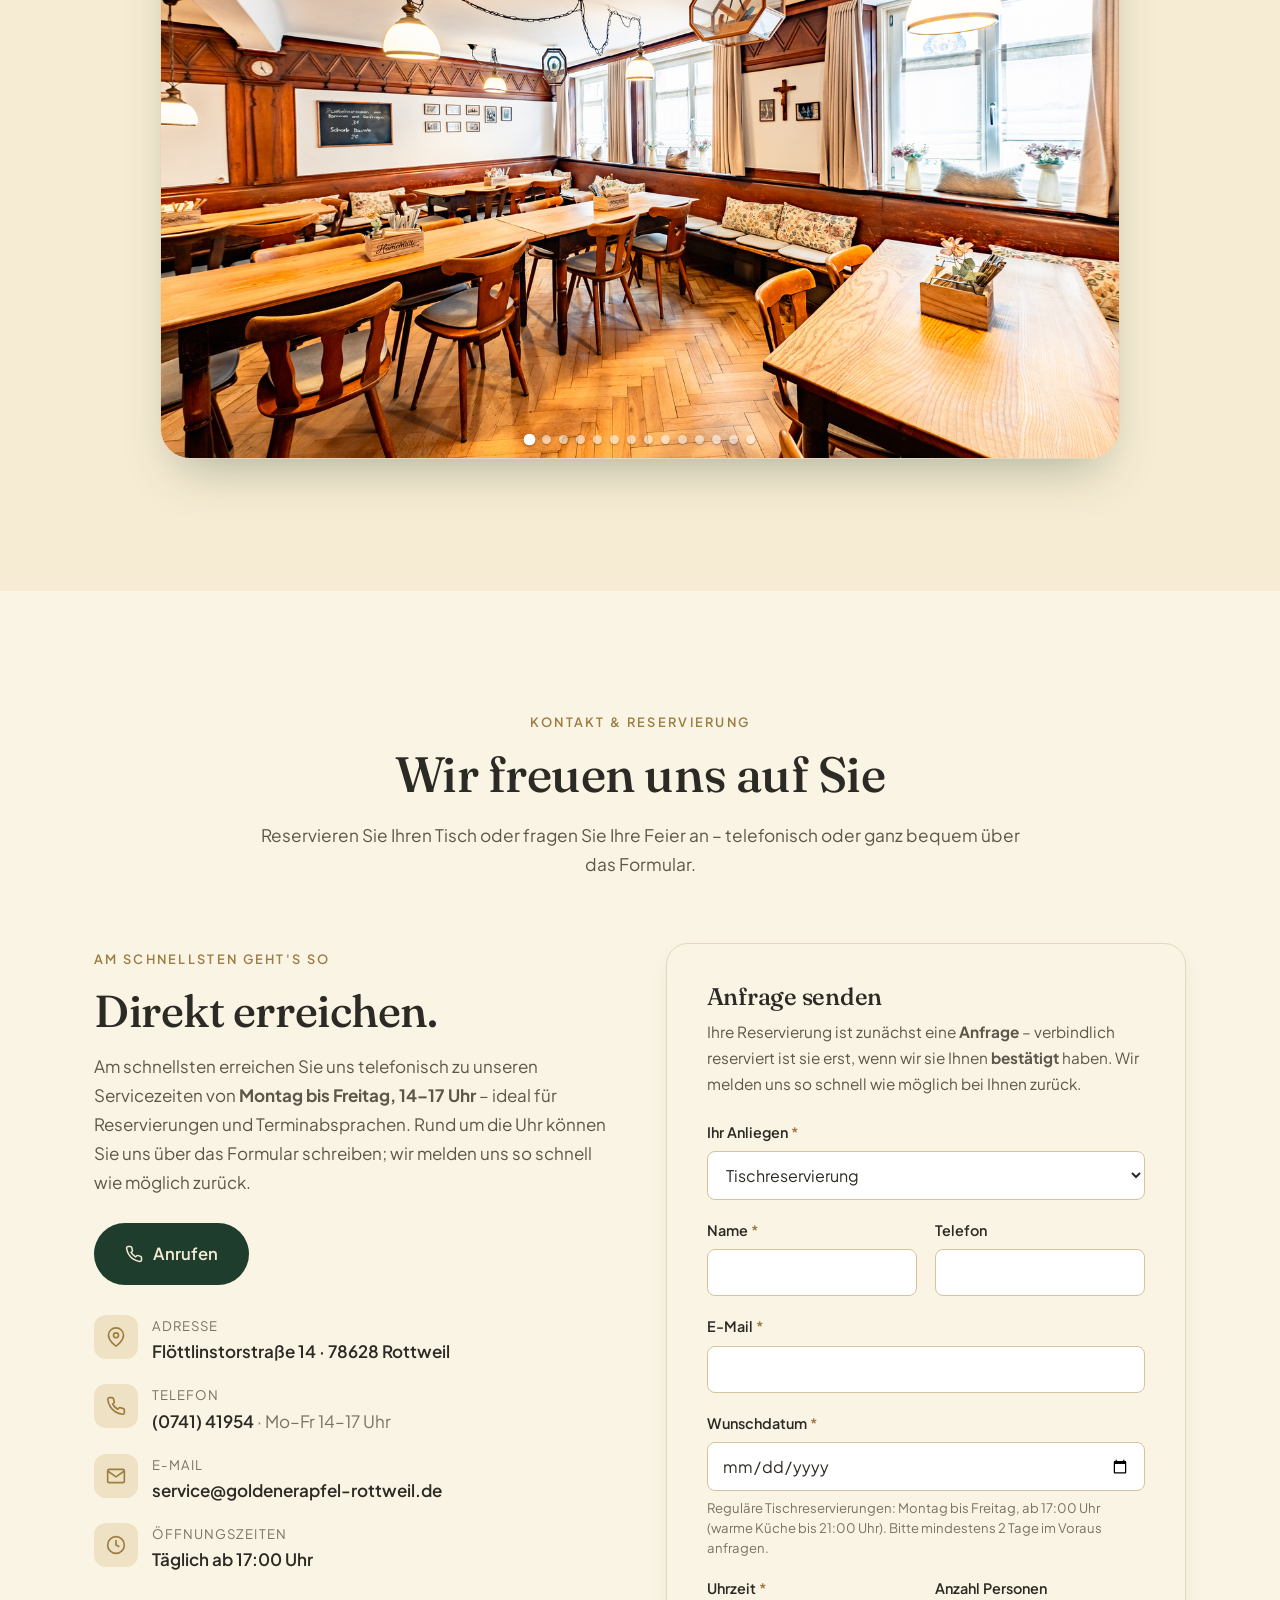
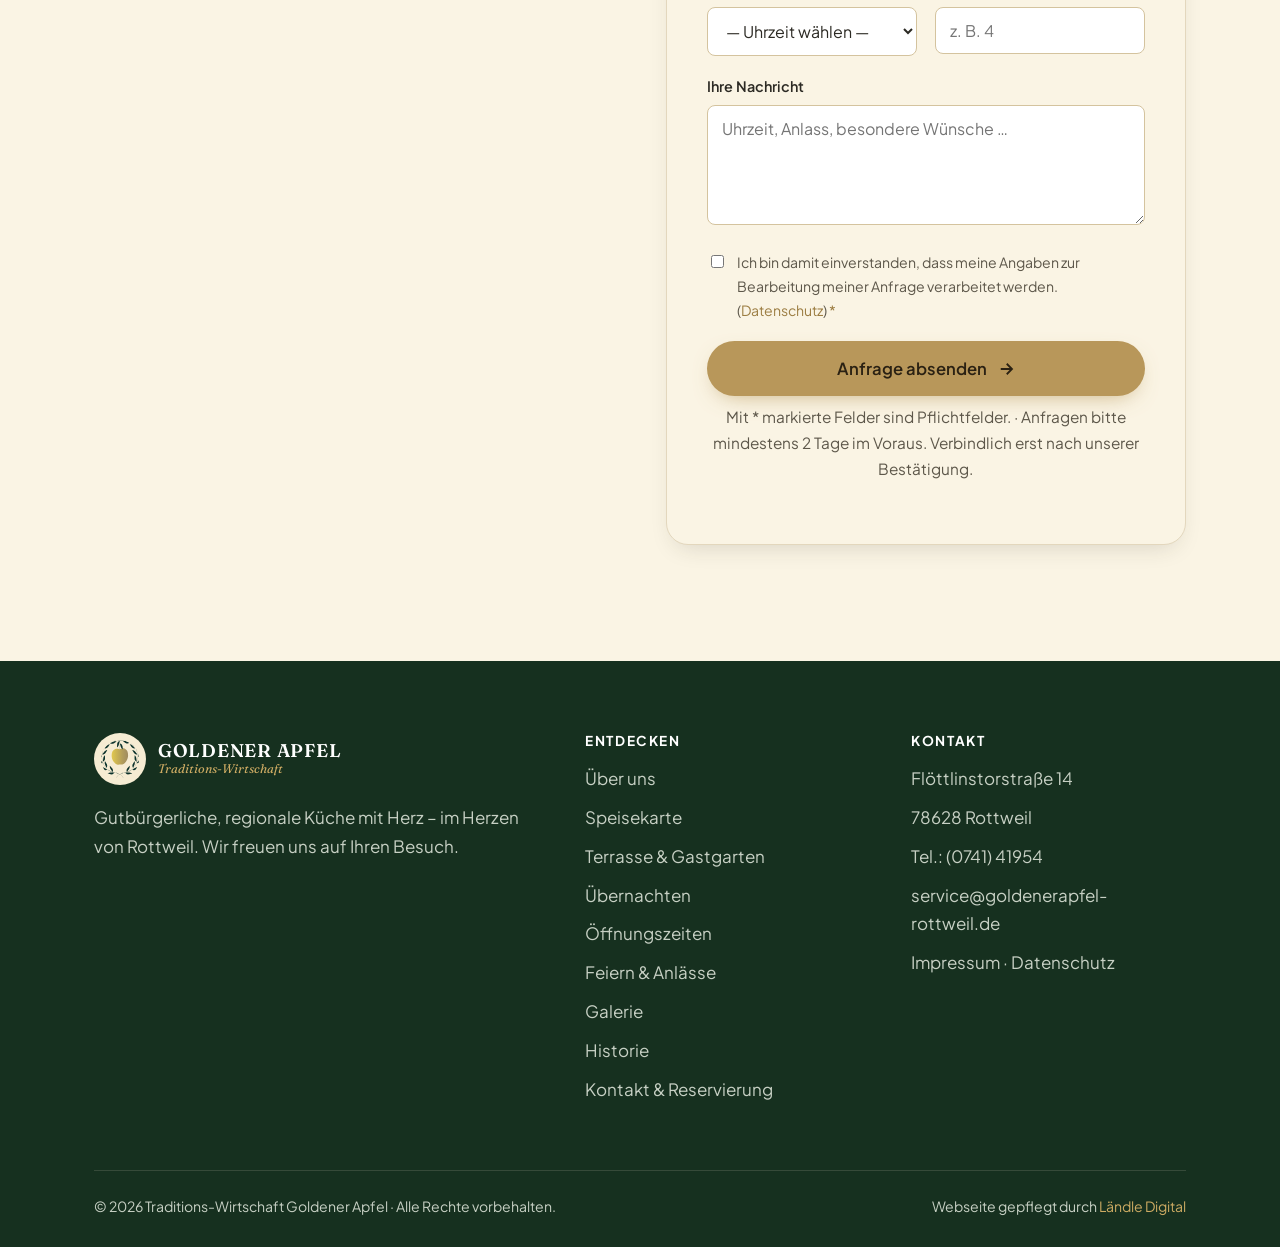
==== commit c3788ef2: "Reservierung: Datum und Uhrzeit sind Pflichtfelder - Datum- und Uhrzeit-Feld required + mit *-Kennze" ====
--- a/index.html
+++ b/index.html
@@ -706,7 +706,7 @@
       ==================================================================== -->
       <form class="contact-form" id="contactForm"
             action="https://api.web3forms.com/submit"
-            method="POST" novalidate>
+            method="POST">
         <input type="hidden" name="access_key" value="9dcb1f3d-d1bd-4048-874e-727486fde3ff" />
         <input type="hidden" name="subject" value="Neue Anfrage – Goldener Apfel" />
         <input type="hidden" name="from_name" value="Goldener Apfel · Website" />
@@ -746,15 +746,15 @@
         </div>
 
         <div class="field">
-          <label for="cf-datum">Wunschdatum</label>
-          <input type="date" id="cf-datum" name="Wunschdatum" />
+          <label for="cf-datum">Wunschdatum <span class="req">*</span></label>
+          <input type="date" id="cf-datum" name="Wunschdatum" required />
           <small class="field-hint" id="datumHint"></small>
         </div>
 
         <div class="field field--row">
           <div>
-            <label for="cf-zeit">Uhrzeit</label>
-            <select id="cf-zeit" name="Uhrzeit">
+            <label for="cf-zeit">Uhrzeit <span class="req">*</span></label>
+            <select id="cf-zeit" name="Uhrzeit" required>
               <option value="">— Uhrzeit wählen —</option>
               <option>17:00</option>
               <option>17:30</option>
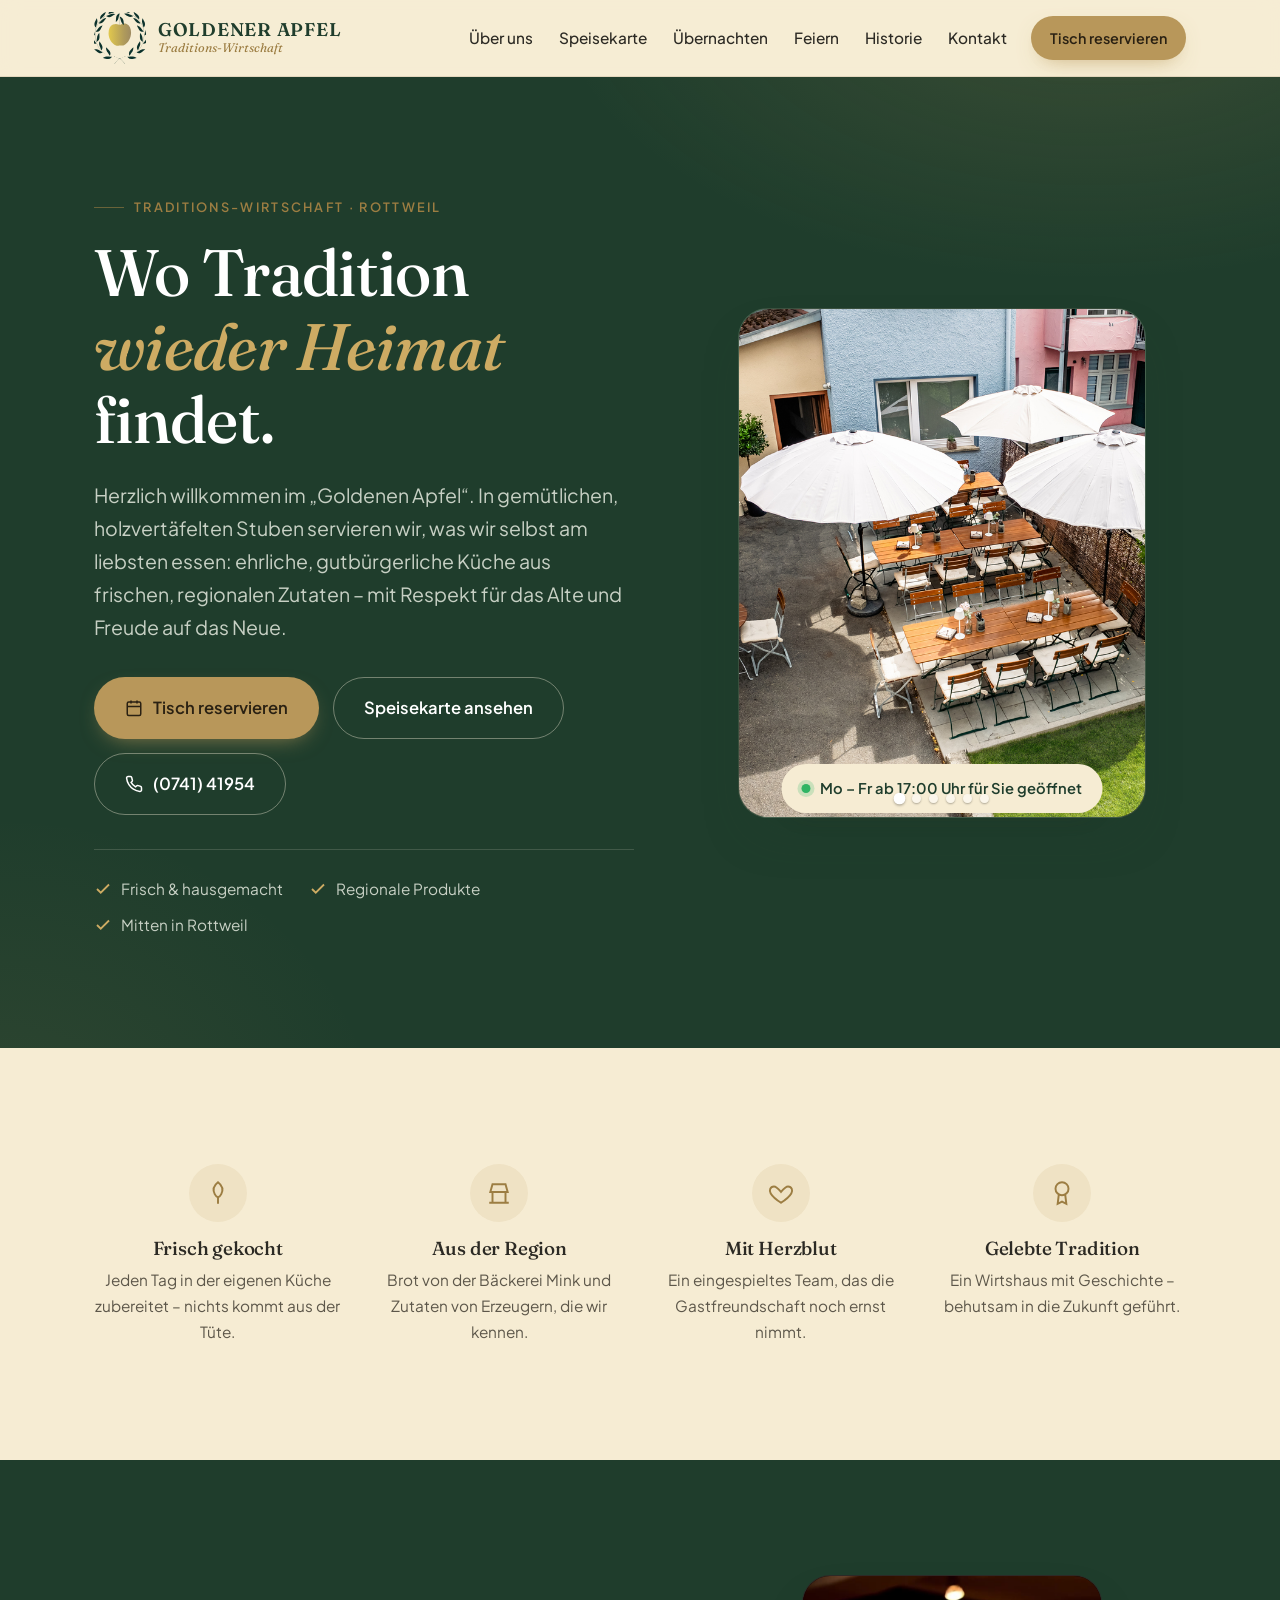
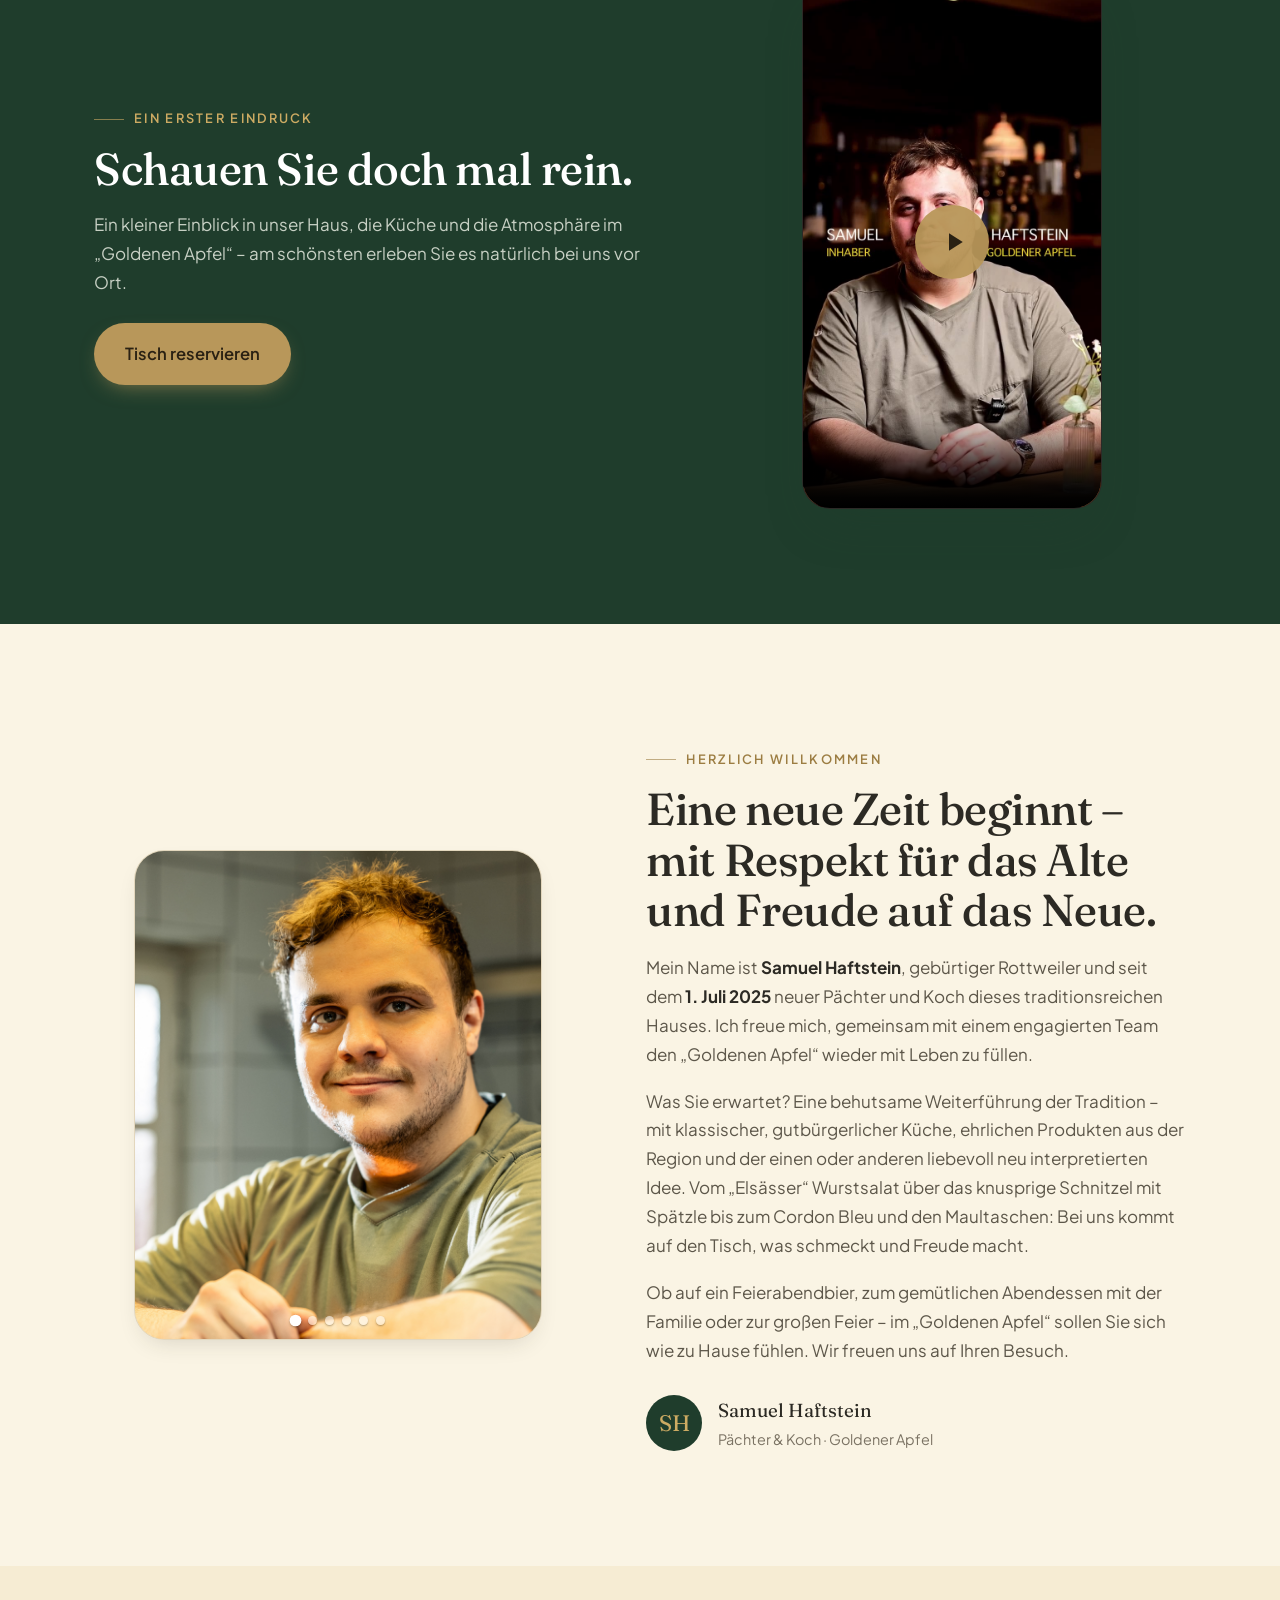
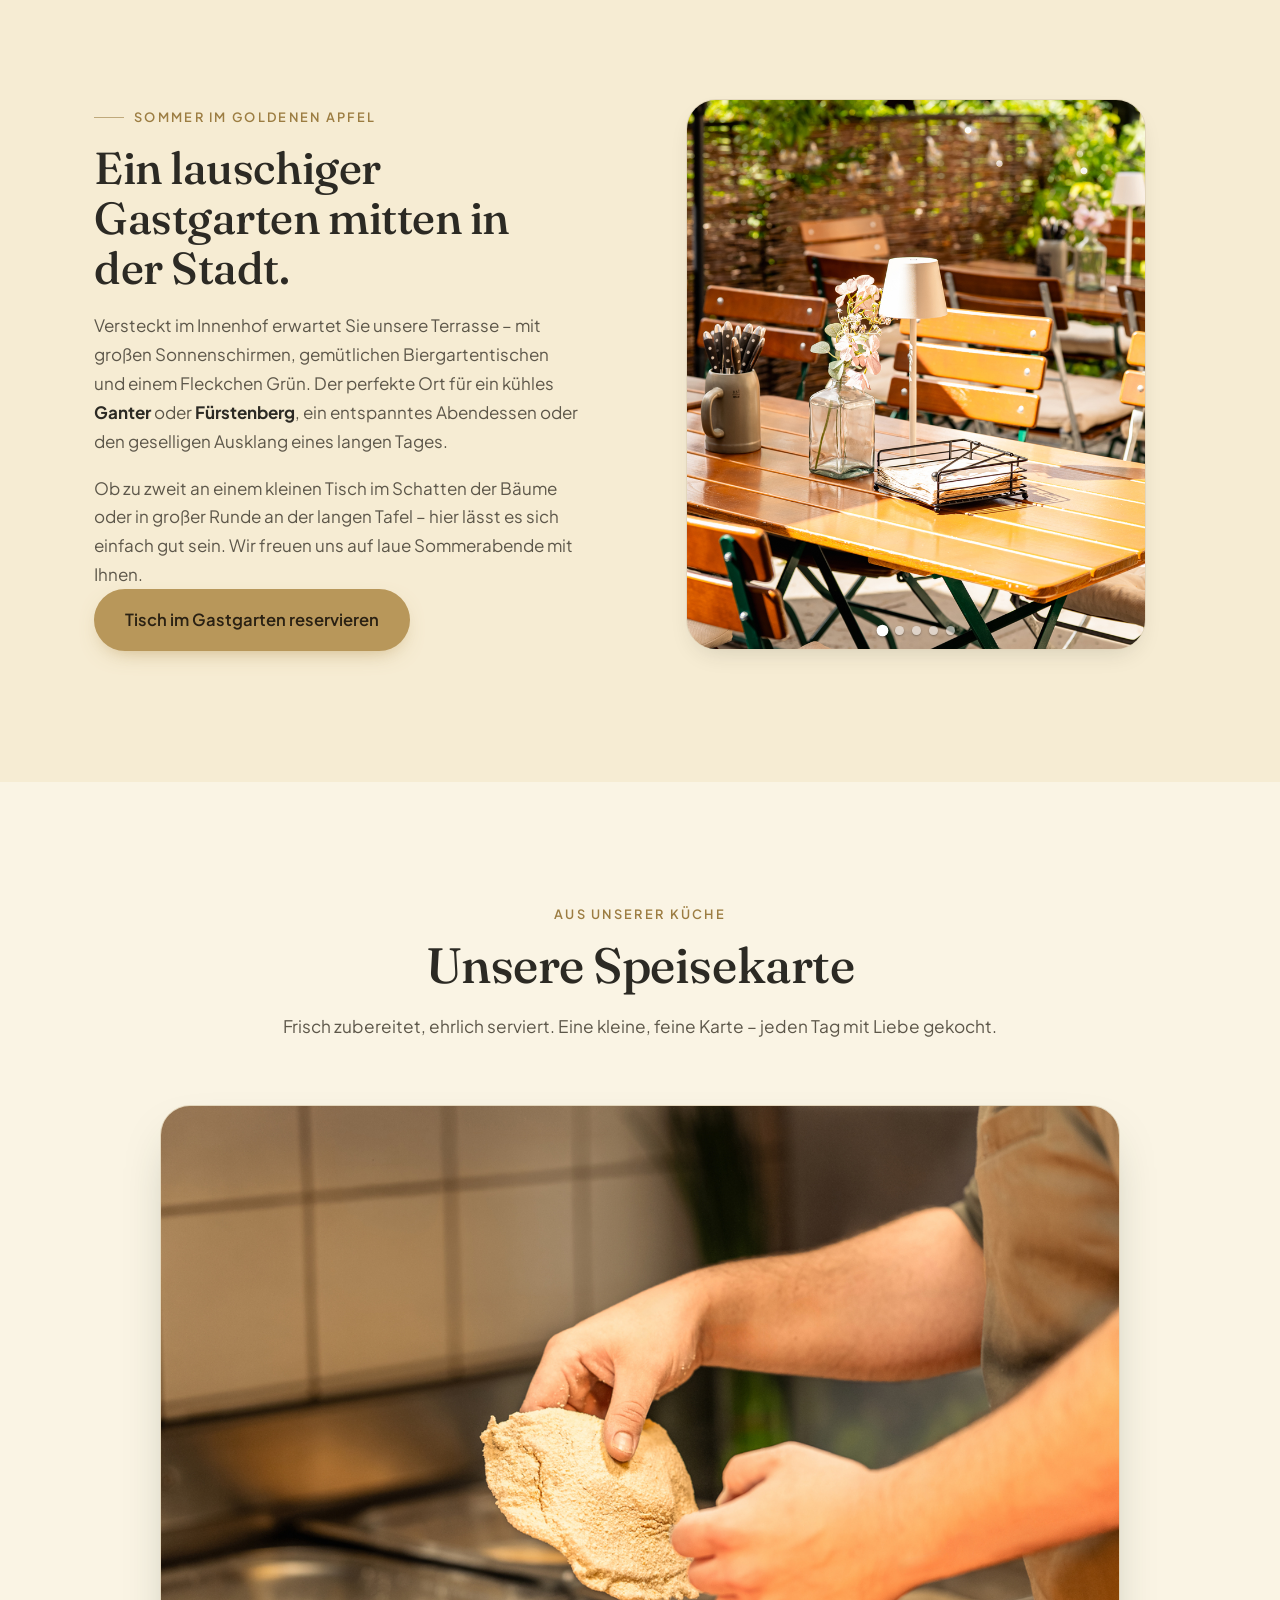
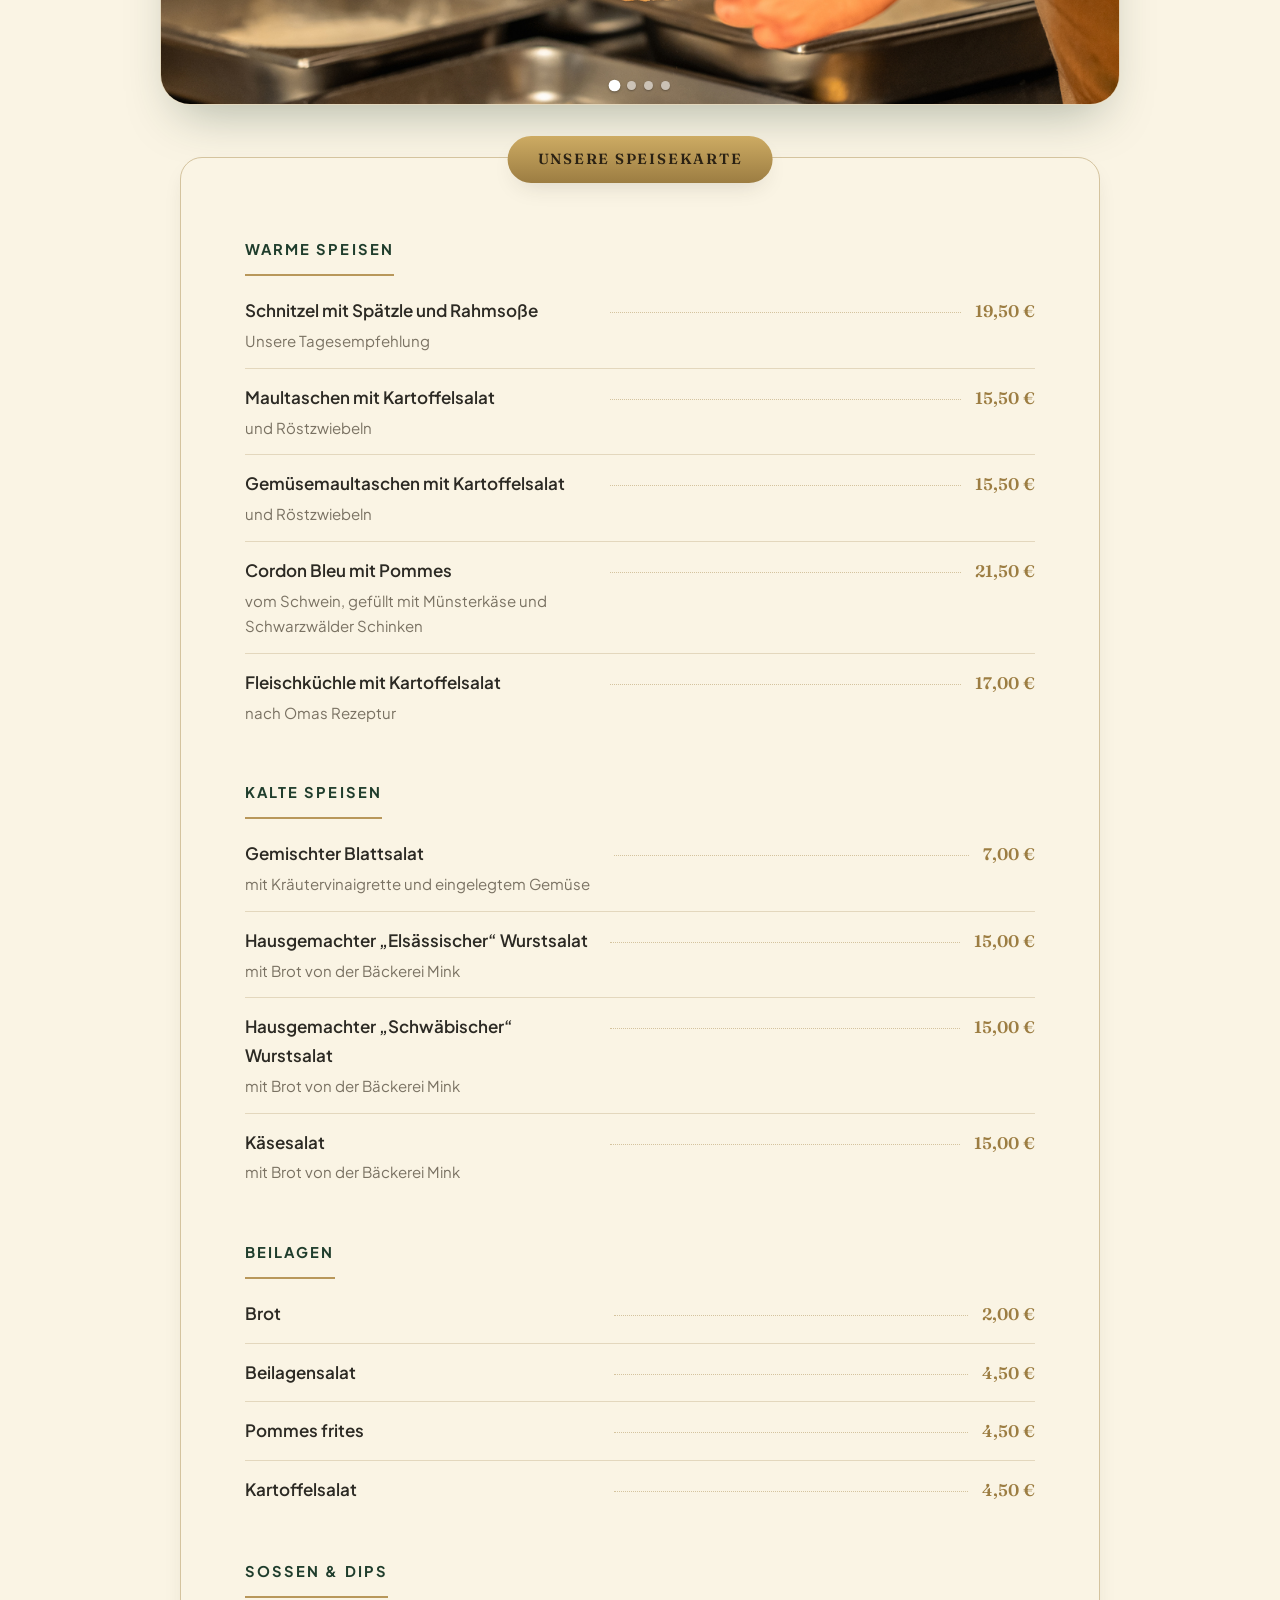
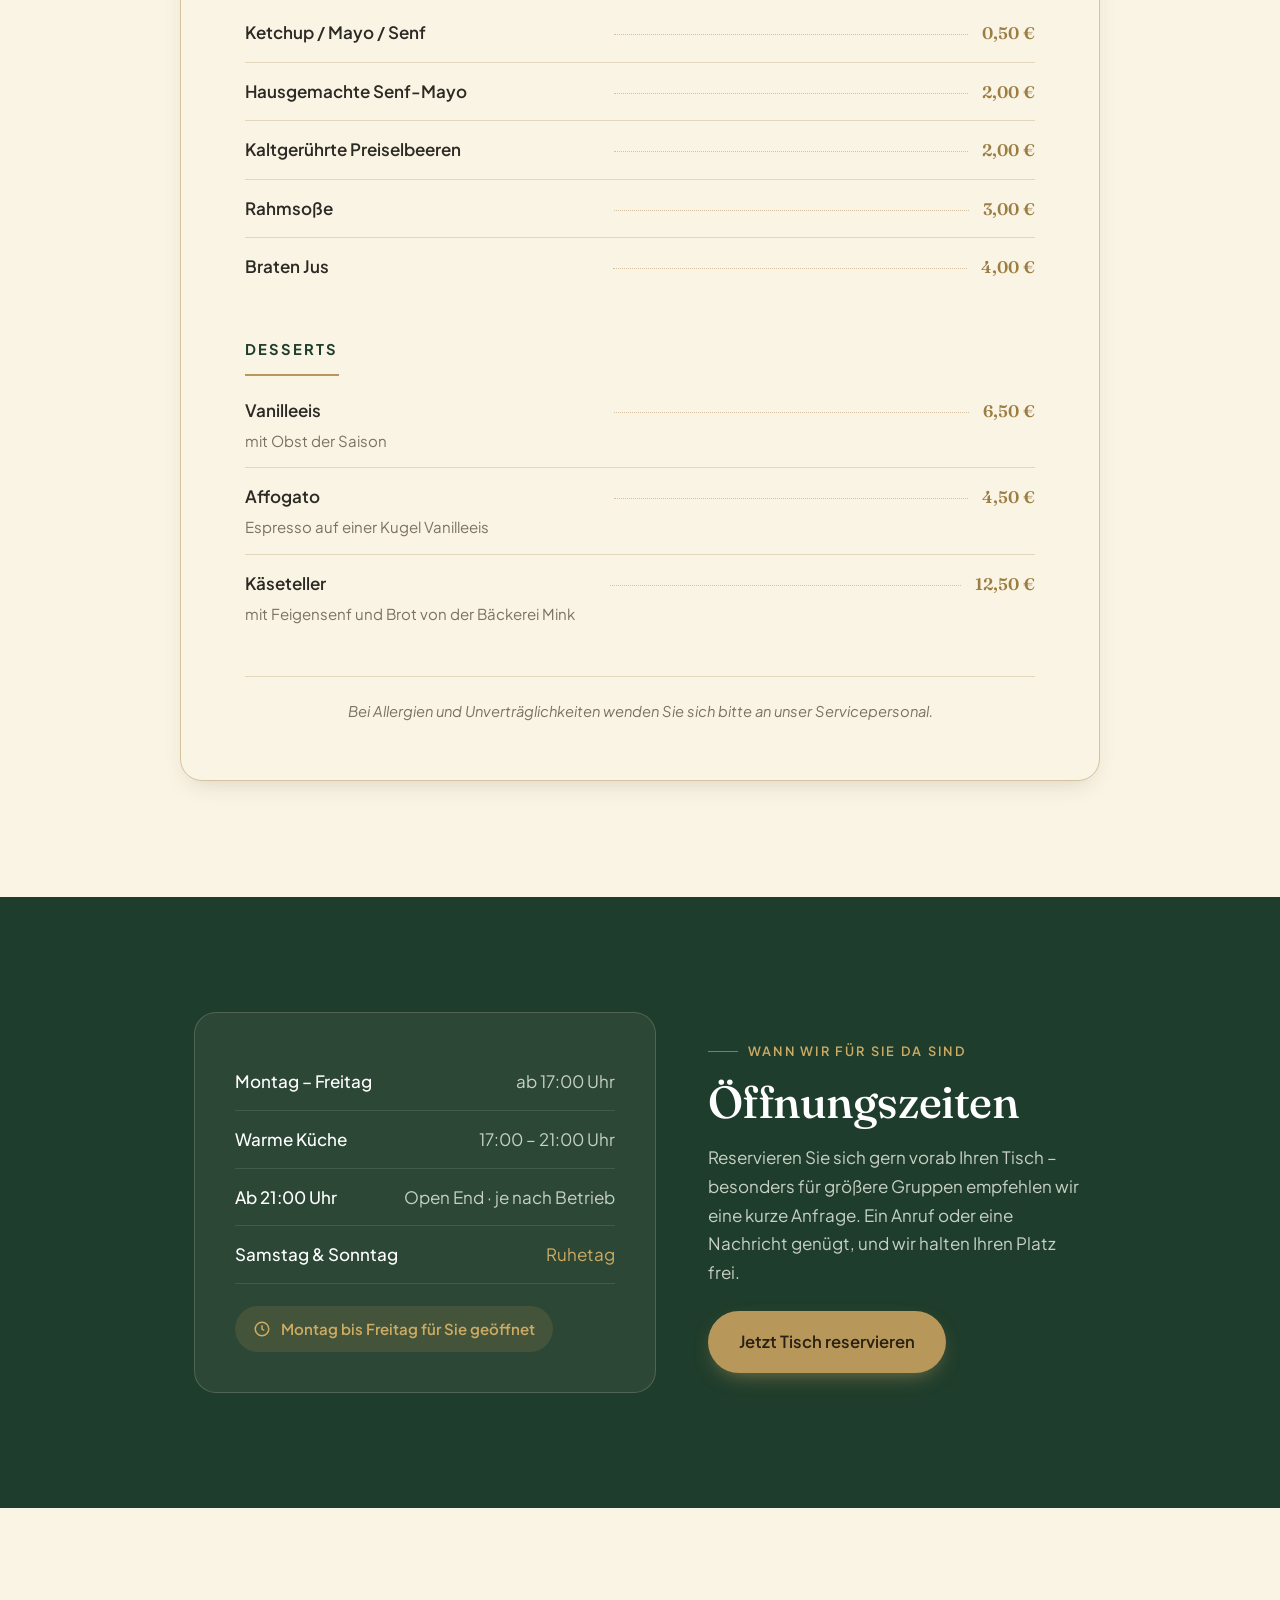
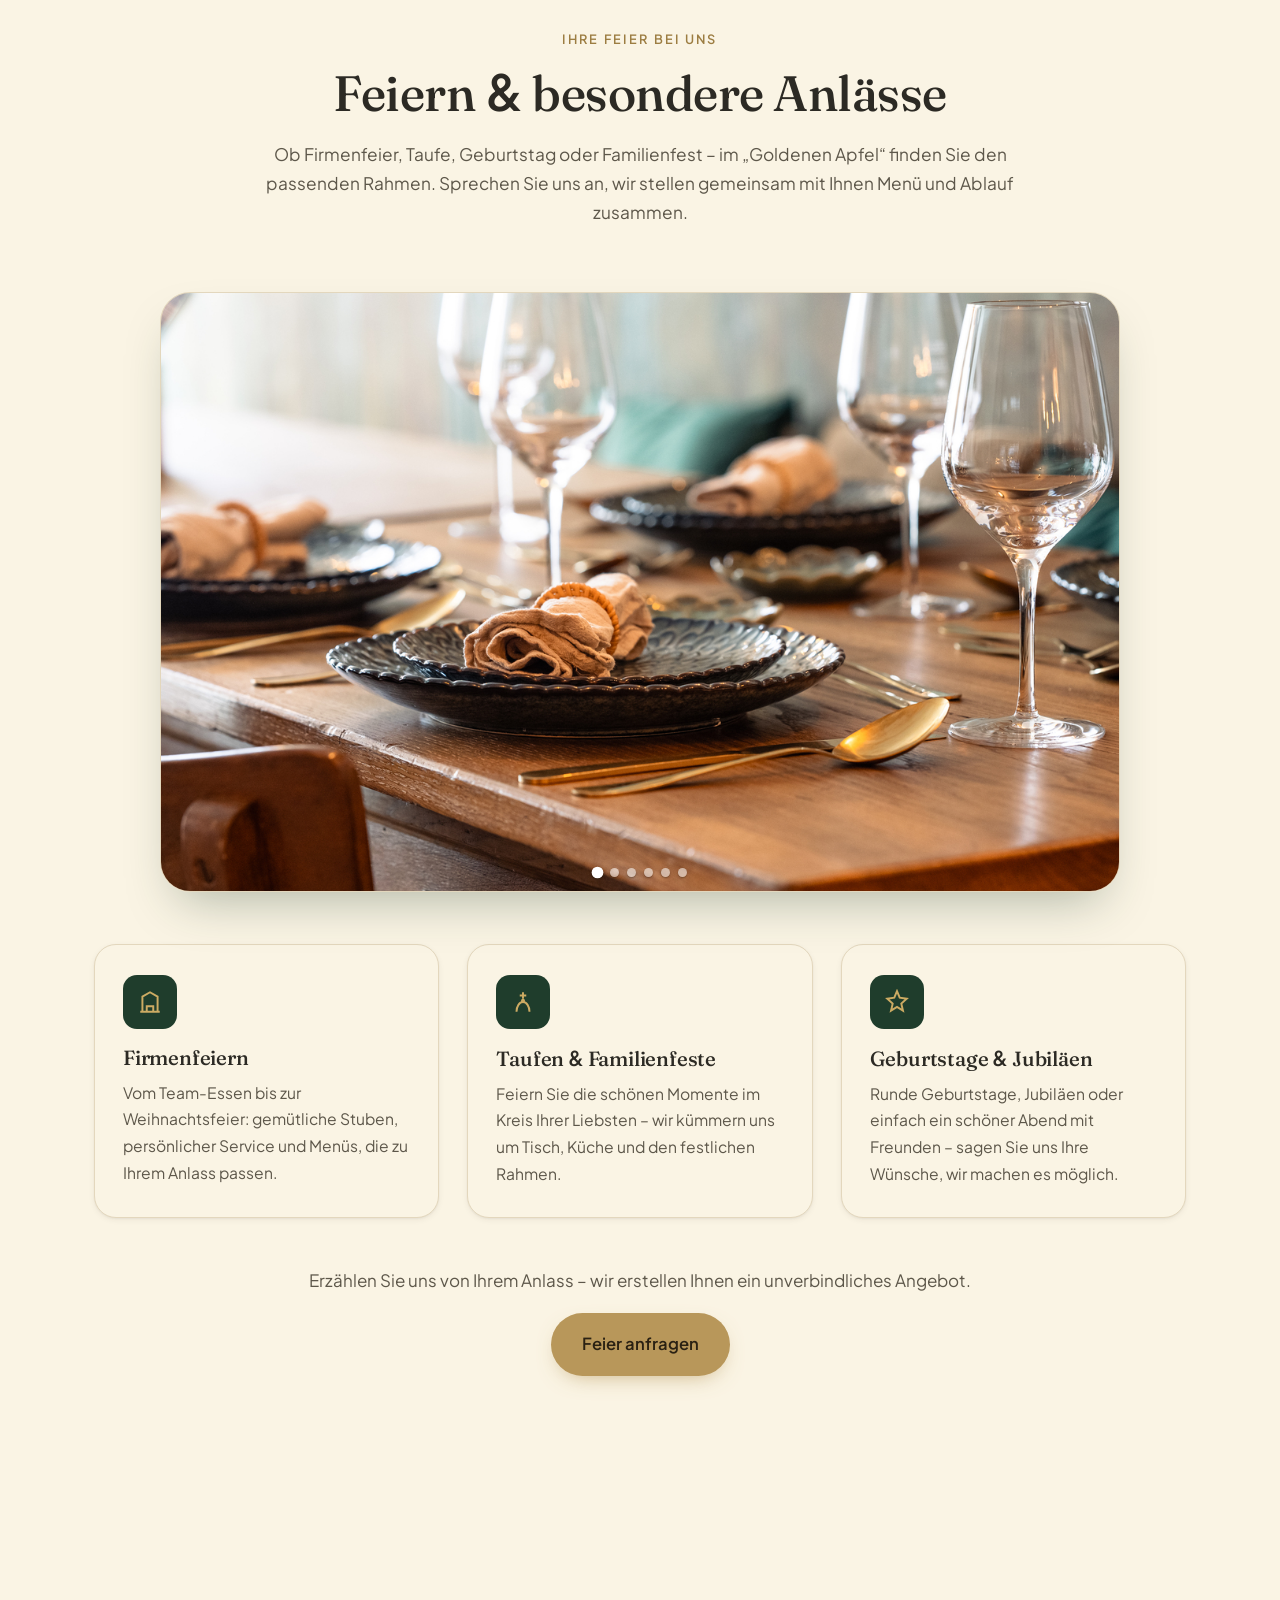
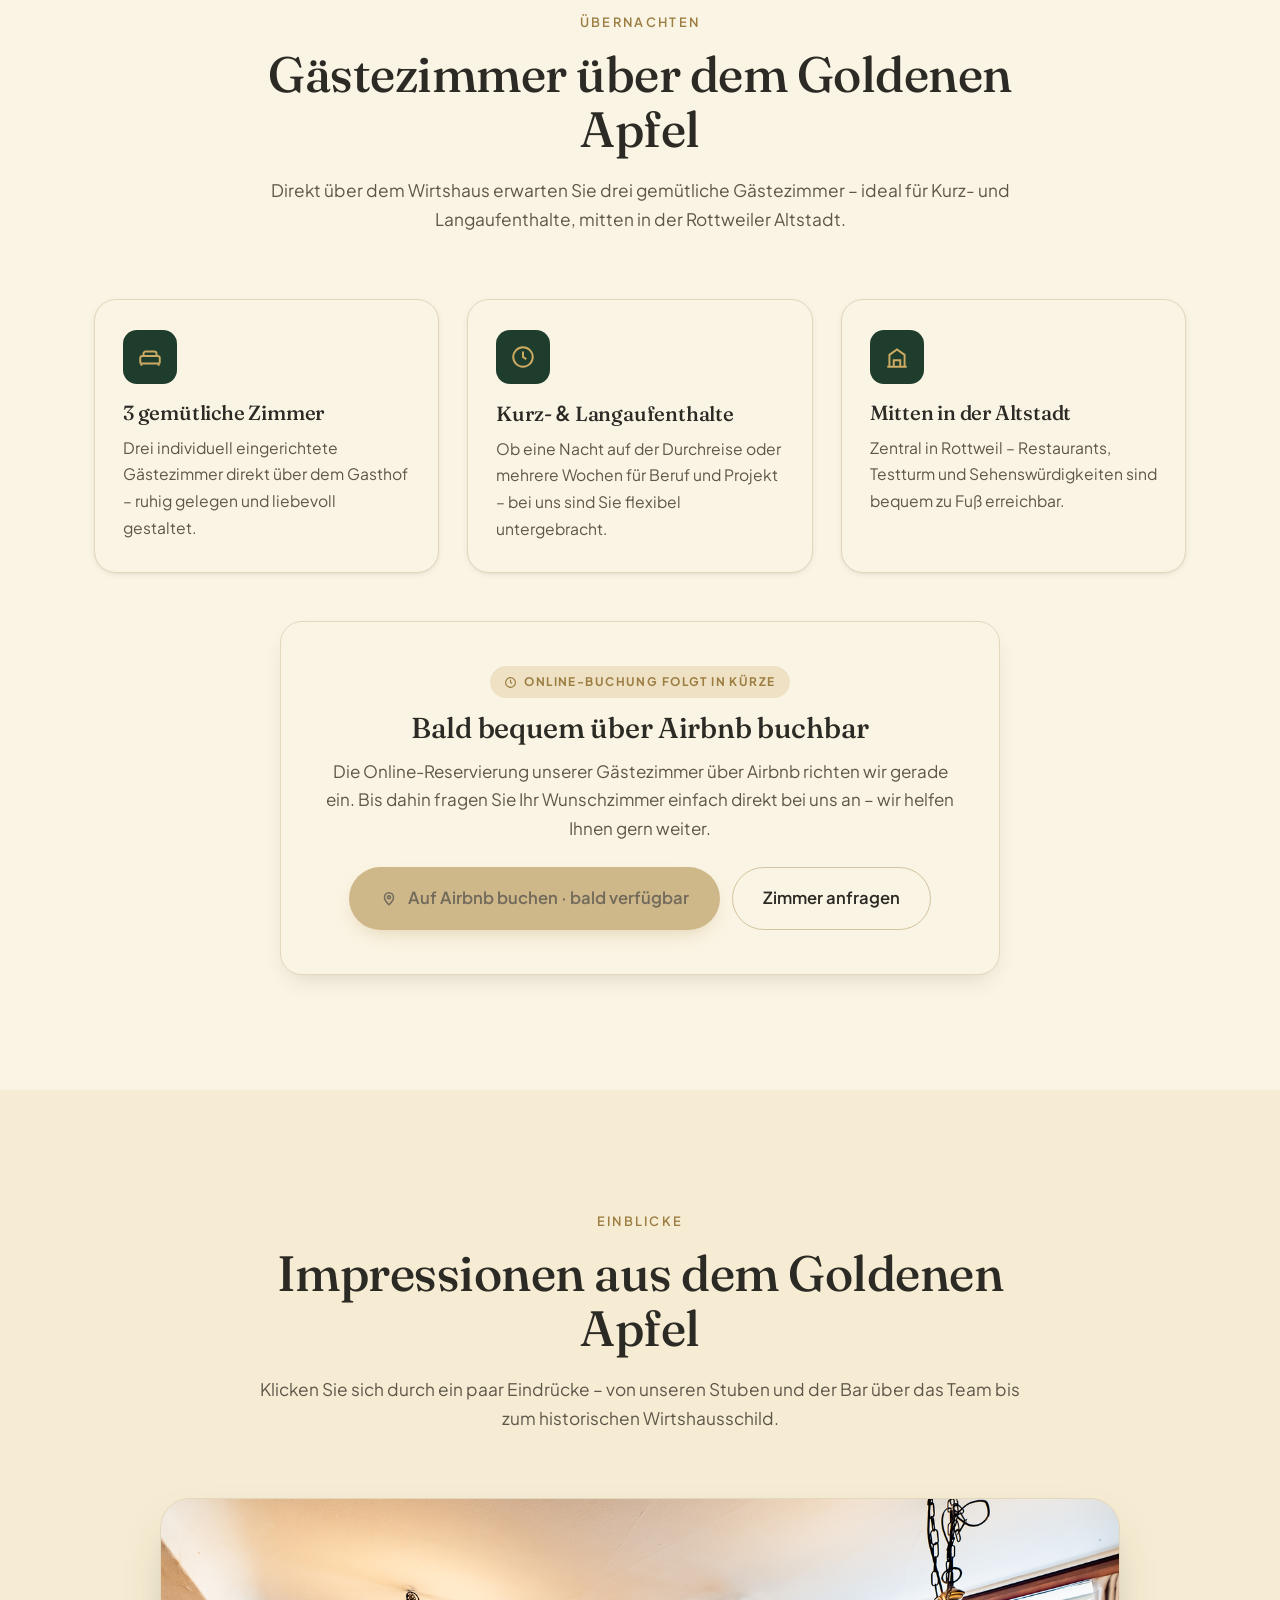
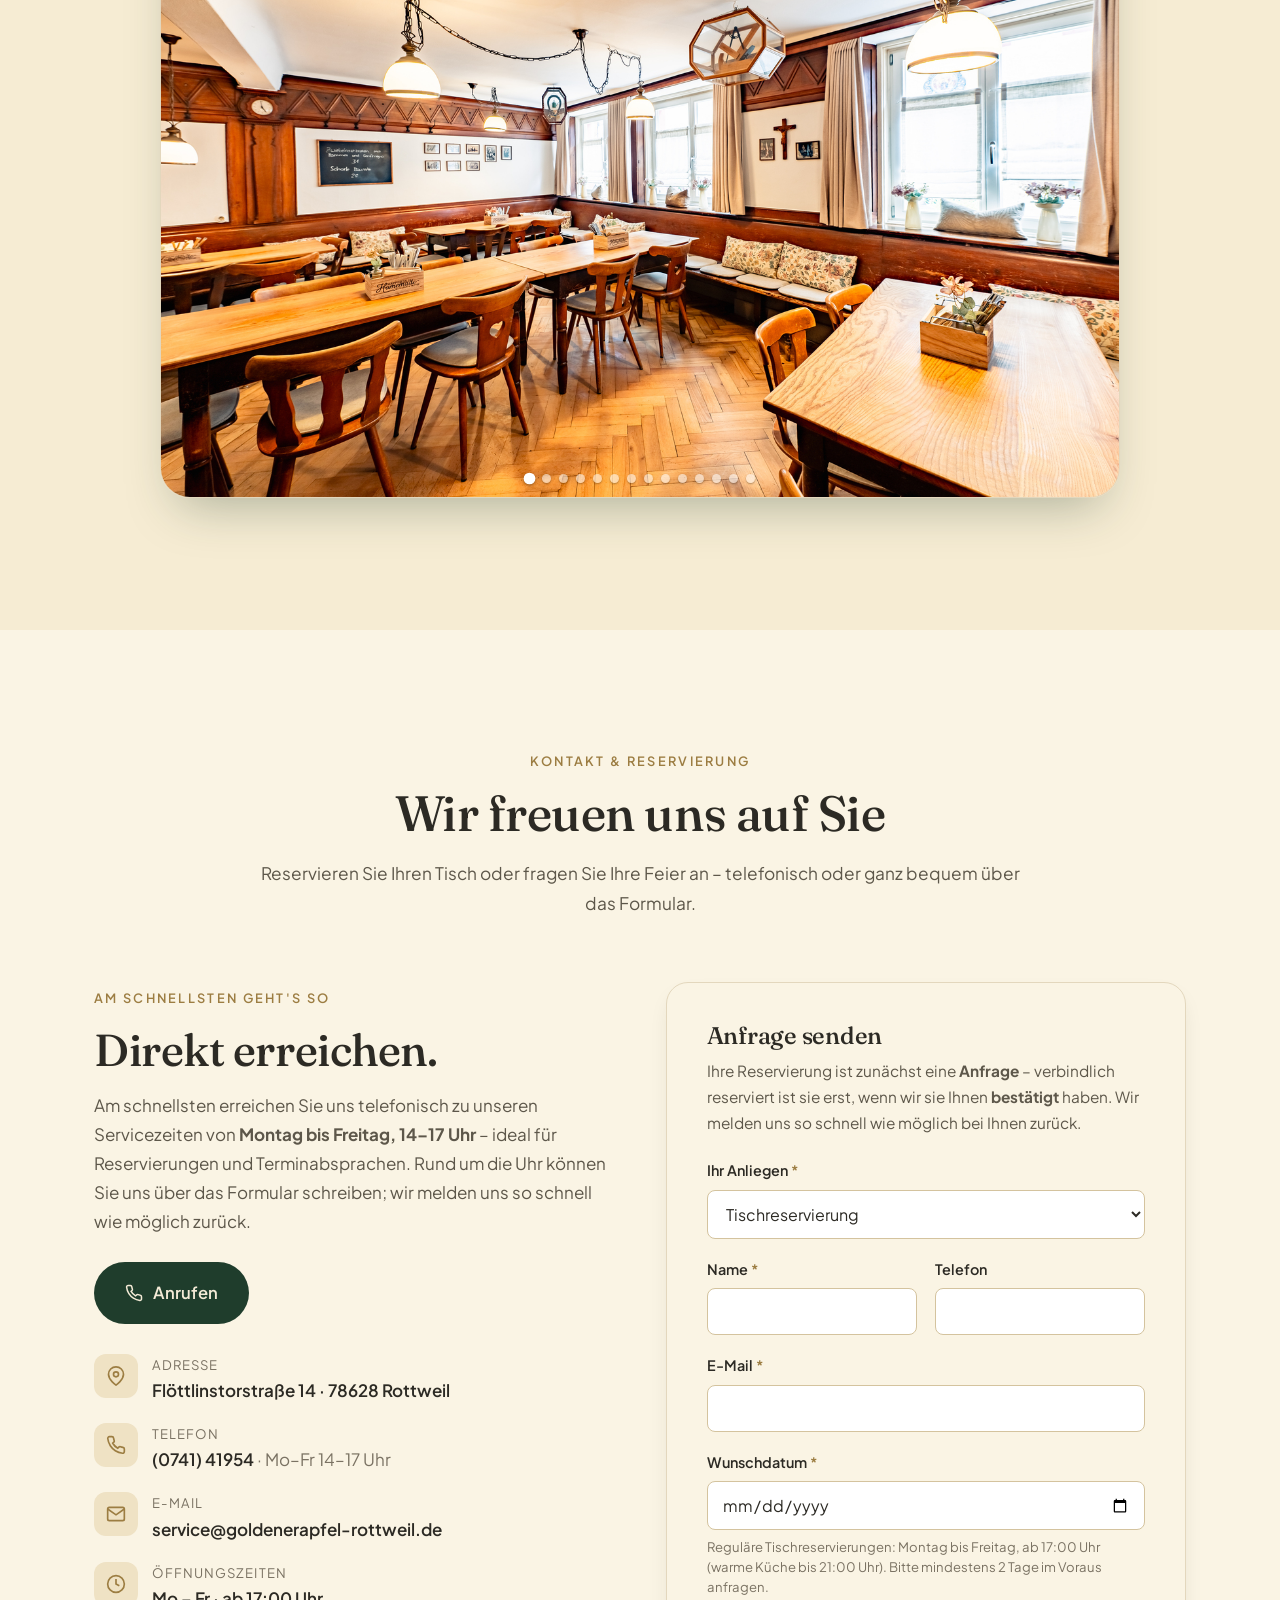
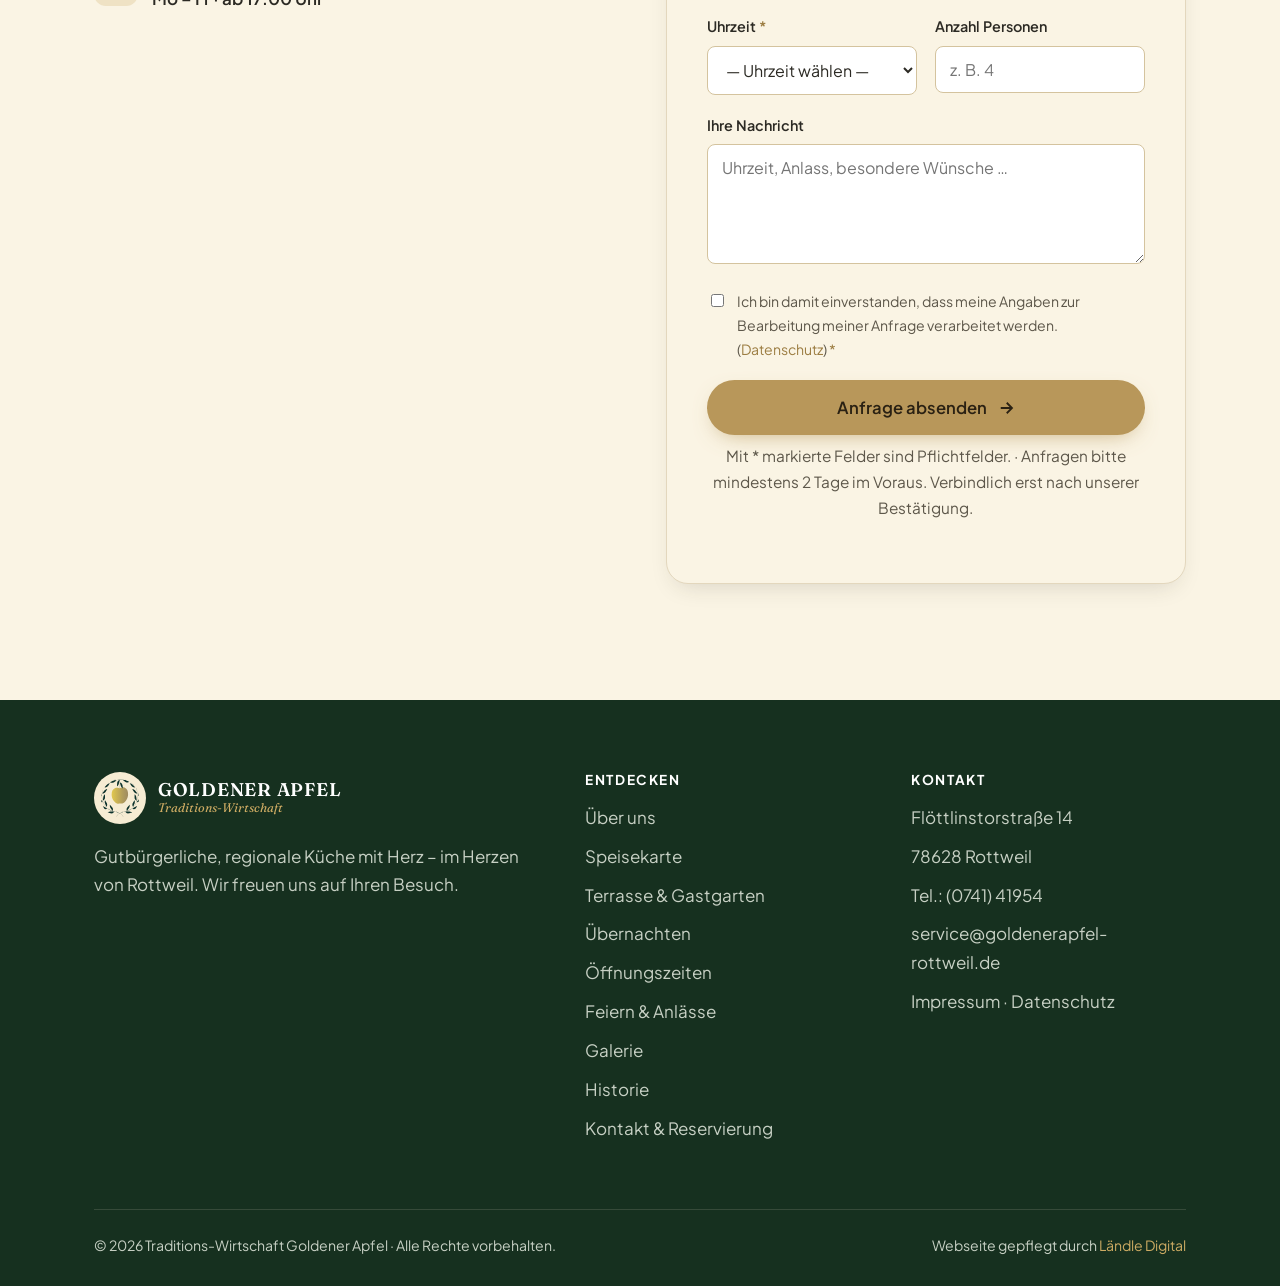
==== commit c1cb8d20: "Öffnungszeiten: nur Montag–Freitag, Samstag & Sonntag Ruhetag - Öffnungszeiten-Karte: Mo–Fr ab 17:00" ====
--- a/index.html
+++ b/index.html
@@ -98,7 +98,7 @@
     { "@type": "AdministrativeArea", "name": "Landkreis Rottweil" }
   ],
   "openingHoursSpecification": [
-    { "@type": "OpeningHoursSpecification", "dayOfWeek": ["Monday","Tuesday","Wednesday","Thursday","Friday","Saturday","Sunday"], "opens": "17:00", "closes": "23:00" }
+    { "@type": "OpeningHoursSpecification", "dayOfWeek": ["Monday","Tuesday","Wednesday","Thursday","Friday"], "opens": "17:00", "closes": "23:00" }
   ],
   "acceptsReservations": "True"
 }
@@ -228,7 +228,7 @@
       <button type="button" class="slider__nav slider__nav--next" aria-label="Nächstes Bild"><svg viewBox="0 0 24 24" width="22" height="22" fill="none" stroke="currentColor" stroke-width="2.5"><path d="M9 6l6 6-6 6"/></svg></button>
       <div class="slider__dots" aria-label="Bildauswahl"></div>
     </figure>
-      <span class="hero__badge"><span class="dot"></span> Täglich ab 17:00 Uhr für Sie geöffnet</span>
+      <span class="hero__badge"><span class="dot"></span> Mo – Fr ab 17:00 Uhr für Sie geöffnet</span>
     </div>
   </div>
 </section>
@@ -483,19 +483,20 @@
 <section class="section section--green" id="oeffnungszeiten">
   <div class="shell hours-wrap">
     <div class="hours-card">
-      <div class="hours-row"><span>Montag – Sonntag</span><span>ab 17:00 Uhr</span></div>
+      <div class="hours-row"><span>Montag – Freitag</span><span>ab 17:00 Uhr</span></div>
       <div class="hours-row"><span>Warme Küche</span><span>17:00 – 21:00 Uhr</span></div>
       <div class="hours-row"><span>Ab 21:00 Uhr</span><span>Open End · je nach Betrieb</span></div>
+      <div class="hours-row is-closed"><span>Samstag & Sonntag</span><span>Ruhetag</span></div>
       <div class="hours-kitchen">
         <svg class="icon" viewBox="0 0 24 24" fill="none" stroke="currentColor" stroke-width="2"><circle cx="12" cy="12" r="9"/><path d="M12 7v5l3 2"/></svg>
-        Täglich für Sie geöffnet
+        Montag bis Freitag für Sie geöffnet
       </div>
     </div>
     <div class="hours-aside">
       <span class="eyebrow">Wann wir für Sie da sind</span>
       <h2>Öffnungszeiten</h2>
       <p>
-        Reservieren Sie sich gern vorab Ihren Tisch – besonders am Wochenende und für
+        Reservieren Sie sich gern vorab Ihren Tisch – besonders für
         größere Gruppen empfehlen wir eine kurze Anfrage. Ein Anruf oder eine Nachricht
         genügt, und wir halten Ihren Platz frei.
       </p>
@@ -692,7 +693,7 @@
             <span class="contact-item__icon"><svg viewBox="0 0 24 24" fill="none" stroke="currentColor" stroke-width="2"><circle cx="12" cy="12" r="10"/><path d="M12 6v6l4 2"/></svg></span>
             <div>
               <div class="contact-item__label">Öffnungszeiten</div>
-              <div class="contact-item__value">Täglich ab 17:00 Uhr</div>
+              <div class="contact-item__value">Mo – Fr · ab 17:00 Uhr</div>
             </div>
           </div>
         </div>
@@ -881,8 +882,9 @@
     if (!datum) return;
     var minDate = '';
     try {
-      var _d = new Date(); _d.setHours(0, 0, 0, 0); _d.setDate(_d.getDate() + 2);
-      minDate = _d.toISOString().slice(0, 10);
+      var _d = new Date(); _d.setDate(_d.getDate() + 2);
+      var _mm = ('0' + (_d.getMonth() + 1)).slice(-2), _dd = ('0' + _d.getDate()).slice(-2);
+      minDate = _d.getFullYear() + '-' + _mm + '-' + _dd;   // lokales Datum (kein UTC-Versatz)
       datum.min = minDate;
     } catch (e) {}
     function normal() { return !anliegen || anliegen.value === 'Tischreservierung'; }
@@ -910,6 +912,14 @@
     if (anliegen) anliegen.addEventListener('change', check);
     datum.addEventListener('change', check);
     datum.addEventListener('input', check);
+    var _form = document.getElementById('contactForm');
+    if (_form) _form.addEventListener('submit', function (e) {
+      if (datum.value && minDate && datum.value < minDate) {
+        e.preventDefault();
+        check();
+        datum.reportValidity && datum.reportValidity();
+      }
+    });
     baseHint();
   })();
 
